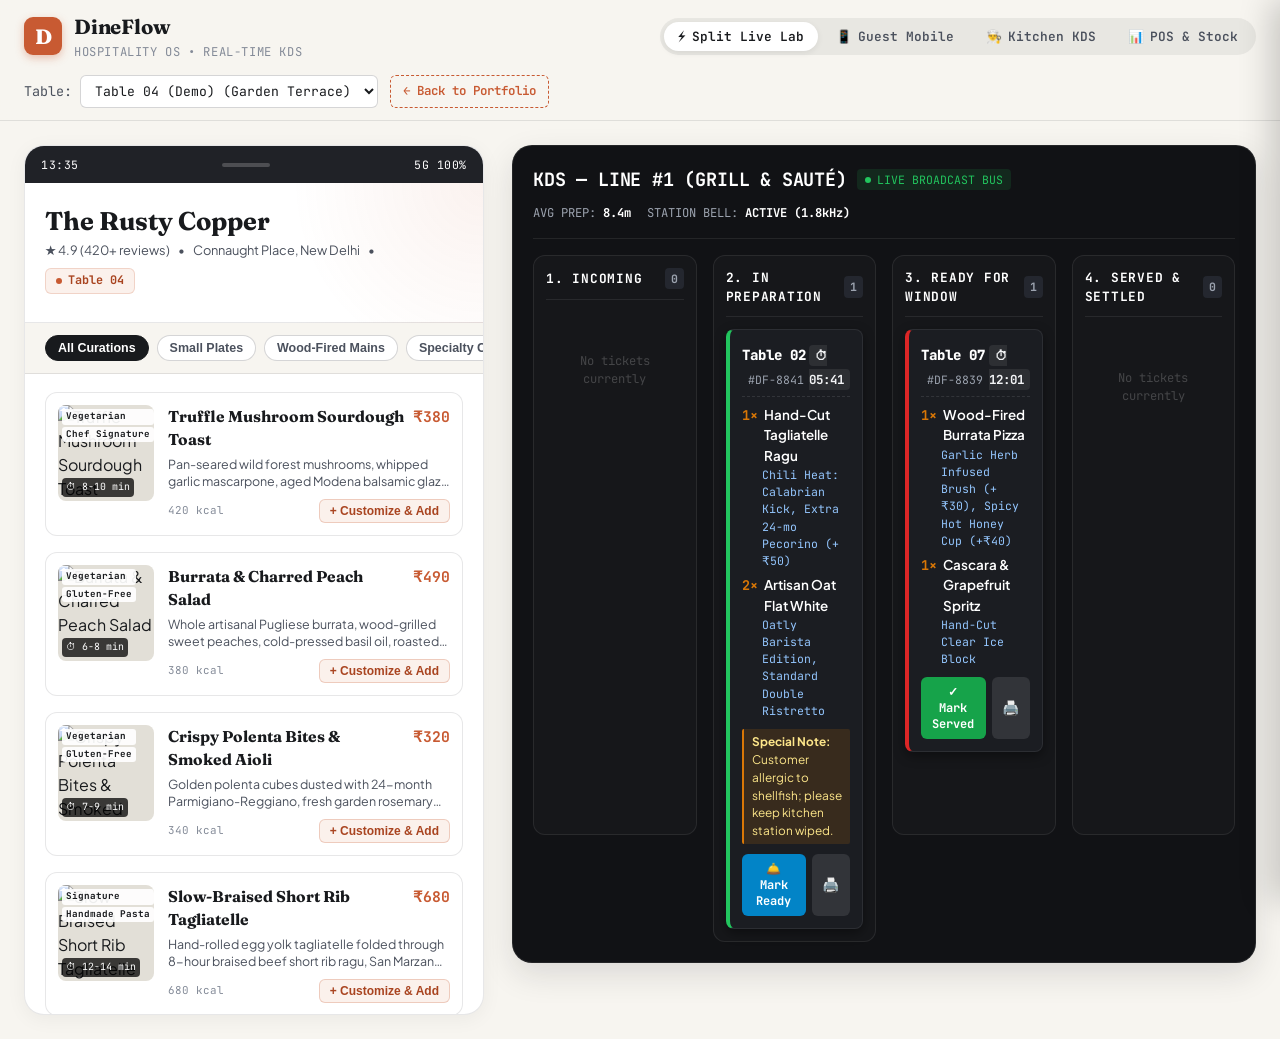
==== dineflow/index.html @ d78dc07f "feat: add DineFlow real-time hospitality OS as 2nd flagship showcase with KDS & Web Audio bell" ====
<!DOCTYPE html>
<html lang="en">
<head>
  <meta charset="UTF-8" />
  <meta name="viewport" content="width=device-width, initial-scale=1.0" />
  <title>DineFlow — Real-Time QR Table Ordering & Kitchen Display System (KDS)</title>
  
  <!-- Typography (Plus Jakarta Sans, Fraunces Serif, JetBrains Mono) -->
  <link rel="preconnect" href="https://fonts.googleapis.com" />
  <link rel="preconnect" href="https://fonts.gstatic.com" crossorigin />
  <link href="https://fonts.googleapis.com/css2?family=Fraunces:opsz,wght@9..144,600;700;800&family=JetBrains+Mono:wght@500;600;700;800&family=Plus+Jakarta+Sans:wght@400;500;600;700;800&display=swap" rel="stylesheet" />
  
  <link rel="stylesheet" href="style.css" />
  <link rel="icon" href="data:image/svg+xml,<svg xmlns=%22http://www.w3.org/2000/svg%22 viewBox=%220 0 100 100%22><text y=%22.9em%22 font-size=%2290%22>🍽️</text></svg>">
</head>
<body>

  <!-- =========================================================================
       TOP GLOBAL NAVIGATION & MODE SWITCHER
       ========================================================================= -->
  <header class="df-navbar">
    <div class="df-nav-inner">
      <div class="df-brand-group">
        <div class="df-logo-mark">D</div>
        <div>
          <h1 class="df-brand-title">DineFlow</h1>
          <span class="df-brand-sub">Hospitality OS &bull; Real-Time KDS</span>
        </div>
      </div>

      <!-- Viewport Switcher Controls -->
      <nav class="df-view-switcher" aria-label="Application Viewport Mode">
        <button class="view-btn active" data-view="split" title="Side-by-side interactive testing">
          <span>⚡</span> Split Live Lab
        </button>
        <button class="view-btn" data-view="customer" title="Customer mobile table ordering experience">
          <span>📱</span> Guest Mobile
        </button>
        <button class="view-btn" data-view="kds" title="Chef kitchen display terminal">
          <span>👨‍🍳</span> Kitchen KDS
        </button>
        <button class="view-btn" data-view="stats" title="POS revenue & 86'd stock controls">
          <span>📊</span> POS &amp; Stock
        </button>
      </nav>

      <!-- Context Actions & Return link -->
      <div class="df-nav-actions">
        <div class="df-table-selector-wrap">
          <label for="tableSelect">Table:</label>
          <select id="tableSelect" class="df-select-table"></select>
        </div>
        <a href="../" class="btn-portfolio-return">← Back to Portfolio</a>
      </div>
    </div>
  </header>

  <!-- =========================================================================
       MAIN DINEFLOW APP CONTAINER
       ========================================================================= -->
  <main class="dineflow-app mode-split" id="dineflowApp">
    <div class="df-workspace">

      <!-- ---------------------------------------------------------------------
           CUSTOMER DINING VIEWPORT
           --------------------------------------------------------------------- -->
      <section class="df-customer-section" aria-label="Guest Table Ordering">
        <div class="phone-mockup-header">
          <span>13:35</span>
          <div class="speaker-pill" aria-hidden="true"></div>
          <span>5G 100%</span>
        </div>

        <div class="restaurant-hero-banner">
          <h2 class="hero-restaurant-title">The Rusty Copper</h2>
          <div class="hero-restaurant-meta">
            <span>★ 4.9 (420+ reviews)</span>
            <span>&bull;</span>
            <span>Connaught Place, New Delhi</span>
            <span>&bull;</span>
            <span class="table-tag-active">
              <span class="table-dot"></span>
              <span id="currentTableBadge">Table 04</span>
            </span>
          </div>
        </div>

        <!-- Category Filter Pills -->
        <div class="category-pills-row" role="tablist">
          <button class="cat-pill active" data-category="all">All Curations</button>
          <button class="cat-pill" data-category="starters">Small Plates</button>
          <button class="cat-pill" data-category="mains">Wood-Fired Mains</button>
          <button class="cat-pill" data-category="beverages">Specialty Coffee</button>
          <button class="cat-pill" data-category="desserts">Pastry Counter</button>
        </div>

        <!-- Menu Cards Grid -->
        <div class="menu-grid-container" id="menuGrid"></div>

        <!-- Floating Order Tray Bar -->
        <div class="customer-tray-bar" id="customerTrayBar" role="button" aria-label="View current order tray">
          <div class="tray-left">
            <span class="tray-badge" id="trayItemCount">0 items</span>
            <span class="tray-hint">View Order Tray</span>
          </div>
          <div class="tray-right">
            <span class="tray-total" id="trayTotalAmount">₹0.00</span>
            <span class="tray-arrow">→</span>
          </div>
        </div>
      </section>

      <!-- ---------------------------------------------------------------------
           KITCHEN DISPLAY SYSTEM (KDS)
           --------------------------------------------------------------------- -->
      <section class="df-kds-section" aria-label="Kitchen Display System">
        <div class="kds-header">
          <div class="kds-title-wrap">
            <h2 class="kds-title">KDS &mdash; LINE #1 (GRILL &amp; SAUTÉ)</h2>
            <div class="kds-live-indicator">
              <span class="kds-live-dot"></span>
              <span>LIVE BROADCAST BUS</span>
            </div>
          </div>
          <div class="kds-metrics-strip">
            <div>AVG PREP: <span class="kds-metric-val">8.4m</span></div>
            <div>STATION BELL: <span class="kds-metric-val">ACTIVE (1.8kHz)</span></div>
          </div>
        </div>

        <!-- Kanban Columns Board -->
        <div class="kds-kanban-board">
          
          <!-- Column 1: Incoming -->
          <div class="kds-column">
            <div class="kds-col-header">
              <span class="kds-col-title">1. Incoming</span>
              <span class="kds-col-count" id="countIncoming">0</span>
            </div>
            <div class="kds-col-tickets" id="kdsColIncoming"></div>
          </div>

          <!-- Column 2: Cooking -->
          <div class="kds-column">
            <div class="kds-col-header">
              <span class="kds-col-title">2. In Preparation</span>
              <span class="kds-col-count" id="countCooking">0</span>
            </div>
            <div class="kds-col-tickets" id="kdsColCooking"></div>
          </div>

          <!-- Column 3: Ready -->
          <div class="kds-column">
            <div class="kds-col-header">
              <span class="kds-col-title">3. Ready for Window</span>
              <span class="kds-col-count" id="countReady">0</span>
            </div>
            <div class="kds-col-tickets" id="kdsColReady"></div>
          </div>

          <!-- Column 4: Served / History -->
          <div class="kds-column">
            <div class="kds-col-header">
              <span class="kds-col-title">4. Served &amp; Settled</span>
              <span class="kds-col-count" id="countServed">0</span>
            </div>
            <div class="kds-col-tickets" id="kdsColServed"></div>
          </div>

        </div>
      </section>

      <!-- ---------------------------------------------------------------------
           STATS & 86'D STOCK MANAGEMENT SECTION
           --------------------------------------------------------------------- -->
      <section class="df-stats-section" aria-label="POS Telemetry and Stock Control">
        <div class="stats-grid-row">
          <div class="stat-box">
            <div class="stat-label">Today's Gross Sales</div>
            <div class="stat-number" id="statTotalRevenue">₹0</div>
            <div class="stat-sub">↑ 14.8% vs last Thursday</div>
          </div>
          <div class="stat-box">
            <div class="stat-label">Active Kitchen Tickets</div>
            <div class="stat-number" id="statActiveTickets">0</div>
            <div class="stat-sub">Real-time load index</div>
          </div>
          <div class="stat-box">
            <div class="stat-label">Average Ticket Duration</div>
            <div class="stat-number" id="statAvgPrepTime">8.4m</div>
            <div class="stat-sub">Within SLA benchmark (<12m)</div>
          </div>
          <div class="stat-box">
            <div class="stat-label">Total Completed Covers</div>
            <div class="stat-number" id="statCompletedOrders">0</div>
            <div class="stat-sub">Archived to thermal audit log</div>
          </div>
        </div>

        <div class="stock-manager-card">
          <h3 class="stock-card-title">Chef's 86'd Out-of-Stock Management</h3>
          <p class="stock-card-desc">Instantly mark sold-out items to prevent guest orders across mobile menus in real-time.</p>
          <div class="stock-toggles-grid" id="stockTogglesList"></div>
        </div>
      </section>

    </div>
  </main>

  <!-- =========================================================================
       MODALS & DRAWERS
       ========================================================================= -->

  <!-- 1. Dish Modifiers & Add-ons Customization Modal -->
  <div class="df-modal-overlay" id="modifierModal" role="dialog" aria-modal="true" aria-labelledby="modalItemTitle">
    <div class="modifier-modal-card">
      <div class="mod-header">
        <h3 class="mod-title" id="modalItemTitle">Customize Dish</h3>
        <span class="mod-price" id="modalBasePrice">₹0</span>
      </div>
      <div class="mod-body">
        <p class="mod-item-desc" id="modalItemDesc"></p>
        <div id="modalModifiersBody"></div>
        <div class="mod-notes-wrap">
          <label for="modalChefNotes" class="mod-notes-label">Chef Notes &amp; Allergies</label>
          <textarea id="modalChefNotes" class="mod-notes-input" rows="2" placeholder="e.g., Extra hot sauce, no onions, dressing on the side..."></textarea>
        </div>
      </div>
      <div class="mod-footer">
        <button class="btn-modal-cancel" id="btnDismissModal">Cancel</button>
        <button class="btn-modal-confirm" id="btnConfirmAddToCart">Add to Tray</button>
      </div>
    </div>
  </div>

  <!-- 2. Customer Order Tray Slide-in Drawer -->
  <aside class="cart-drawer-panel" id="cartDrawer" role="dialog" aria-modal="true" aria-label="Current Order Tray">
    <div class="cart-drawer-head">
      <h3 class="cart-drawer-title">Your Order Tray</h3>
      <button class="btn-close-drawer" id="btnCloseCartDrawer" aria-label="Close Order Tray">&times;</button>
    </div>
    <div class="cart-items-scroll" id="cartItemsList"></div>
    <div class="cart-drawer-foot">
      <div class="cart-totals-row">
        <span>Items Subtotal:</span>
        <span id="cartSubtotal">₹0.00</span>
      </div>
      <div class="cart-totals-row">
        <span>Taxes &amp; Service Charge:</span>
        <span id="cartTax">₹0.00</span>
      </div>
      <div class="cart-totals-row grand">
        <span>Total Payable:</span>
        <span id="cartGrandTotal">₹0.00</span>
      </div>
      <button class="btn-submit-order" id="btnSubmitOrder">🔥 Send Ticket to Kitchen</button>
    </div>
  </aside>

  <!-- 3. Customer Live Order Status Stepper Modal -->
  <div class="df-modal-overlay" id="customerOrderTrackerModal" role="dialog" aria-modal="true">
    <div class="tracker-modal-card">
      <div class="tracker-tag-row">
        <span id="trackerTableName">Table 04</span>
        <span>&bull;</span>
        <span id="trackerOrderId">#DF-8842</span>
      </div>
      <h3 class="tracker-status-title" id="trackerStatusTitle">Order Received</h3>
      <p class="tracker-status-desc" id="trackerStatusDesc">Your order has been sent to the Kitchen Display System.</p>

      <!-- Stepper Progress -->
      <div class="tracker-stepper">
        <div class="tracker-step active" id="stepReceived">
          <div class="step-circle">1</div>
          <span class="step-label">Received</span>
        </div>
        <div class="tracker-step" id="stepCooking">
          <div class="step-circle">2</div>
          <span class="step-label">Cooking</span>
        </div>
        <div class="tracker-step" id="stepReady">
          <div class="step-circle">3</div>
          <span class="step-label">Ready</span>
        </div>
        <div class="tracker-step" id="stepServed">
          <div class="step-circle">4</div>
          <span class="step-label">Served</span>
        </div>
      </div>

      <div class="tracker-actions-row">
        <button id="btnDismissTracker">Dismiss Status</button>
        <button id="btnViewReceiptFromTracker" style="background:var(--df-ink); color:#fff;">🖨️ View Receipt</button>
      </div>
    </div>
  </div>

  <!-- 4. Thermal Receipt Modal (80mm Dot-Matrix Print Preview) -->
  <div class="df-modal-overlay" id="thermalReceiptModal" role="dialog" aria-modal="true">
    <div class="thermal-modal-card">
      <div class="thermal-paper" id="receiptPaperContent"></div>
      <div class="thermal-action-bar">
        <button class="btn-thermal-print" id="btnPrintReceipt">Print Thermal Receipt</button>
        <button class="btn-thermal-dismiss" id="btnDismissReceipt">Close</button>
      </div>
    </div>
  </div>

  <!-- Scripts -->
  <script src="menu_data.js"></script>
  <script src="app.js"></script>
</body>
</html>
---- dineflow/style.css ----
/* ============================================================================
   DINEFLOW HOSPITALITY OPERATING SYSTEM
   Bespoke Artisanal Design System — Anti-AI Template Philosophy
   ============================================================================ */

:root {
  /* Warm Artisanal Palette */
  --df-bg: #F7F5F0;
  --df-bg-alt: #EFECE4;
  --df-surface: #FFFFFF;
  --df-surface-trans: rgba(255, 255, 255, 0.82);
  
  --df-ink: #181A1D;
  --df-ink-soft: #4B515D;
  --df-ink-faint: #848B98;
  
  --df-terracotta: #C85A32;
  --df-terracotta-dark: #A94420;
  --df-terracotta-light: #FBF1EC;

  --df-sage: #2E7D32;
  --df-sage-light: #E8F5E9;
  
  --df-amber: #D97706;
  --df-amber-light: #FEF3C7;
  
  --df-red: #DC2626;
  --df-red-light: #FEE2E2;

  --df-border: rgba(24, 26, 29, 0.10);
  --df-border-strong: rgba(24, 26, 29, 0.18);
  --df-shadow-soft: 0 4px 20px rgba(0, 0, 0, 0.05);
  --df-shadow-elevated: 0 12px 32px rgba(24, 26, 29, 0.12);

  /* KDS Chef Terminal Dark Mode */
  --kds-bg: #111215;
  --kds-surface: #1B1D22;
  --kds-surface-light: #24272F;
  --kds-border: rgba(255, 255, 255, 0.08);
  --kds-ink: #F3F4F6;
  --kds-ink-muted: #9CA3AF;

  --font-sans: 'Plus Jakarta Sans', -apple-system, BlinkMacSystemFont, 'Segoe UI', Roboto, sans-serif;
  --font-serif: 'Fraunces', Georgia, serif;
  --font-mono: 'JetBrains Mono', SFMono-Regular, Consolas, monospace;
}

*, *::before, *::after {
  box-sizing: border-box;
  margin: 0;
  padding: 0;
}

body {
  background: var(--df-bg);
  color: var(--df-ink);
  font-family: var(--font-sans);
  line-height: 1.5;
  -webkit-font-smoothing: antialiased;
  overflow-x: hidden;
}

/* --- TOP HEADER & NAVIGATION BAR --- */
.df-navbar {
  position: sticky;
  top: 0;
  z-index: 100;
  background: rgba(247, 245, 240, 0.94);
  backdrop-filter: blur(12px);
  border-bottom: 1px solid var(--df-border);
  padding: 12px 24px;
}

.df-nav-inner {
  max-width: 1400px;
  margin: 0 auto;
  display: flex;
  justify-content: space-between;
  align-items: center;
  flex-wrap: wrap;
  gap: 14px;
}

.df-brand-group {
  display: flex;
  align-items: center;
  gap: 12px;
}

.df-logo-mark {
  width: 38px;
  height: 38px;
  background: var(--df-terracotta);
  color: #fff;
  border-radius: 9px;
  display: flex;
  align-items: center;
  justify-content: center;
  font-family: var(--font-serif);
  font-weight: 800;
  font-size: 1.3rem;
  box-shadow: 0 3px 8px rgba(200, 90, 50, 0.35);
}

.df-brand-title {
  font-family: var(--font-serif);
  font-size: 1.28rem;
  font-weight: 700;
  color: var(--df-ink);
  letter-spacing: -0.01em;
}

.df-brand-sub {
  font-size: 0.76rem;
  font-family: var(--font-mono);
  color: var(--df-ink-faint);
  display: block;
  text-transform: uppercase;
  letter-spacing: 0.05em;
}

/* Mode Switcher Buttons */
.df-view-switcher {
  display: flex;
  background: rgba(0, 0, 0, 0.06);
  padding: 4px;
  border-radius: 999px;
  gap: 4px;
}

.view-btn {
  border: none;
  background: transparent;
  color: var(--df-ink-soft);
  font-family: var(--font-mono);
  font-size: 0.8rem;
  font-weight: 600;
  padding: 6px 14px;
  border-radius: 999px;
  cursor: pointer;
  transition: all 0.15s ease;
  display: flex;
  align-items: center;
  gap: 6px;
}

.view-btn:hover {
  color: var(--df-ink);
}

.view-btn.active {
  background: var(--df-surface);
  color: var(--df-ink);
  box-shadow: 0 2px 6px rgba(0, 0, 0, 0.08);
}

.df-nav-actions {
  display: flex;
  align-items: center;
  gap: 12px;
}

.df-table-selector-wrap {
  display: flex;
  align-items: center;
  gap: 8px;
  font-size: 0.84rem;
  font-family: var(--font-mono);
  color: var(--df-ink-soft);
}

.df-select-table {
  padding: 6px 10px;
  border-radius: 6px;
  border: 1px solid var(--df-border-strong);
  background: var(--df-surface);
  font-family: var(--font-mono);
  font-size: 0.82rem;
  color: var(--df-ink);
  cursor: pointer;
}

.btn-portfolio-return {
  font-family: var(--font-mono);
  font-size: 0.78rem;
  font-weight: 600;
  color: var(--df-terracotta);
  text-decoration: none;
  padding: 6px 12px;
  border: 1px dashed var(--df-terracotta);
  border-radius: 6px;
  transition: all 0.15s ease;
}

.btn-portfolio-return:hover {
  background: var(--df-terracotta-light);
}

/* --- MAIN WORKSPACE MODES --- */
.dineflow-app {
  min-height: calc(100vh - 65px);
  padding: 24px;
  max-width: 1440px;
  margin: 0 auto;
}

/* Split-Screen Mode (Default Live Demo) */
.dineflow-app.mode-split .df-workspace {
  display: grid;
  grid-template-columns: 460px 1fr;
  gap: 28px;
  align-items: start;
}

.dineflow-app.mode-customer .df-workspace {
  display: block;
  max-width: 820px;
  margin: 0 auto;
}

.dineflow-app.mode-customer .df-kds-section {
  display: none !important;
}

.dineflow-app.mode-customer .df-stats-section {
  display: none !important;
}

.dineflow-app.mode-kds .df-workspace {
  display: block;
}

.dineflow-app.mode-kds .df-customer-section {
  display: none !important;
}

.dineflow-app.mode-kds .df-stats-section {
  display: none !important;
}

.dineflow-app.mode-stats .df-customer-section,
.dineflow-app.mode-stats .df-kds-section {
  display: none !important;
}

.dineflow-app.mode-stats .df-stats-section {
  display: block !important;
}

/* ============================================================================
   CUSTOMER DINING VIEWPORT (Left Side in Split / Full in Customer)
   ============================================================================ */
.df-customer-section {
  background: var(--df-surface);
  border: 1px solid var(--df-border);
  border-radius: 20px;
  overflow: hidden;
  box-shadow: var(--df-shadow-soft);
  position: relative;
  display: flex;
  flex-direction: column;
}

.phone-mockup-header {
  background: #202227;
  color: #fff;
  padding: 10px 16px;
  display: flex;
  justify-content: space-between;
  align-items: center;
  font-family: var(--font-mono);
  font-size: 0.72rem;
  letter-spacing: 0.05em;
}

.speaker-pill {
  width: 48px;
  height: 4px;
  background: rgba(255, 255, 255, 0.2);
  border-radius: 99px;
}

.restaurant-hero-banner {
  padding: 24px 20px 16px;
  border-bottom: 1px solid var(--df-border);
  background: radial-gradient(circle at 100% 0%, rgba(200, 90, 50, 0.08), transparent 40%);
}

.hero-restaurant-title {
  font-family: var(--font-serif);
  font-size: 1.6rem;
  font-weight: 700;
  color: var(--df-ink);
  line-height: 1.15;
  margin-bottom: 4px;
}

.hero-restaurant-meta {
  font-size: 0.8rem;
  color: var(--df-ink-soft);
  display: flex;
  flex-wrap: wrap;
  align-items: center;
  gap: 8px;
  margin-bottom: 12px;
}

.table-tag-active {
  display: inline-flex;
  align-items: center;
  gap: 6px;
  font-family: var(--font-mono);
  font-size: 0.74rem;
  font-weight: 700;
  background: var(--df-terracotta-light);
  color: var(--df-terracotta-dark);
  padding: 3px 10px;
  border-radius: 6px;
  border: 1px solid rgba(200, 90, 50, 0.2);
}

.table-dot {
  width: 6px;
  height: 6px;
  border-radius: 50%;
  background: var(--df-terracotta);
}

/* Category Filter Pills */
.category-pills-row {
  display: flex;
  overflow-x: auto;
  gap: 8px;
  padding: 12px 20px;
  border-bottom: 1px solid var(--df-border);
  background: var(--df-bg);
  scrollbar-width: none;
}

.category-pills-row::-webkit-scrollbar {
  display: none;
}

.cat-pill {
  white-space: nowrap;
  border: 1px solid var(--df-border-strong);
  background: var(--df-surface);
  color: var(--df-ink-soft);
  font-size: 0.78rem;
  font-weight: 600;
  padding: 5px 12px;
  border-radius: 999px;
  cursor: pointer;
  transition: all 0.15s ease;
}

.cat-pill.active {
  background: var(--df-ink);
  color: #fff;
  border-color: var(--df-ink);
}

/* Menu Grid */
.menu-grid-container {
  padding: 18px 20px;
  display: flex;
  flex-direction: column;
  gap: 16px;
  max-height: 640px;
  overflow-y: auto;
}

.menu-card {
  display: flex;
  gap: 14px;
  padding: 12px;
  border-radius: 12px;
  border: 1px solid var(--df-border);
  background: var(--df-surface);
  transition: transform 0.15s ease, box-shadow 0.15s ease;
}

.menu-card:hover {
  transform: translateY(-2px);
  box-shadow: 0 4px 12px rgba(0, 0, 0, 0.04);
}

.menu-card.is-soldout {
  opacity: 0.55;
  filter: grayscale(0.6);
}

.menu-img-wrap {
  width: 96px;
  height: 96px;
  border-radius: 8px;
  overflow: hidden;
  position: relative;
  flex-shrink: 0;
  background: #e2dfd7;
}

.menu-img {
  width: 100%;
  height: 100%;
  object-fit: cover;
}

.dish-time {
  position: absolute;
  bottom: 4px;
  left: 4px;
  background: rgba(0, 0, 0, 0.75);
  color: #fff;
  font-family: var(--font-mono);
  font-size: 0.62rem;
  padding: 2px 4px;
  border-radius: 4px;
}

.badge-cluster {
  position: absolute;
  top: 4px;
  left: 4px;
  display: flex;
  flex-direction: column;
  gap: 2px;
}

.dish-badge {
  font-size: 0.58rem;
  font-family: var(--font-mono);
  font-weight: 700;
  background: rgba(255, 255, 255, 0.92);
  color: var(--df-ink);
  padding: 1px 4px;
  border-radius: 3px;
}

.badge-soldout {
  background: var(--df-red) !important;
  color: #fff !important;
}

.menu-content {
  flex: 1;
  display: flex;
  flex-direction: column;
  justify-content: space-between;
}

.menu-header-row {
  display: flex;
  justify-content: space-between;
  align-items: baseline;
  gap: 8px;
  margin-bottom: 4px;
}

.dish-title {
  font-family: var(--font-serif);
  font-size: 0.98rem;
  font-weight: 700;
  color: var(--df-ink);
}

.dish-price {
  font-family: var(--font-mono);
  font-size: 0.92rem;
  font-weight: 700;
  color: var(--df-terracotta);
}

.dish-desc {
  font-size: 0.78rem;
  color: var(--df-ink-soft);
  line-height: 1.4;
  margin-bottom: 8px;
  display: -webkit-box;
  -webkit-line-clamp: 2;
  -webkit-box-orient: vertical;
  overflow: hidden;
}

.menu-footer-row {
  display: flex;
  justify-content: space-between;
  align-items: center;
}

.dish-cal {
  font-family: var(--font-mono);
  font-size: 0.68rem;
  color: var(--df-ink-faint);
}

.btn-customize-add {
  background: var(--df-terracotta-light);
  color: var(--df-terracotta-dark);
  border: 1px solid rgba(200, 90, 50, 0.25);
  padding: 4px 10px;
  border-radius: 6px;
  font-size: 0.75rem;
  font-weight: 700;
  cursor: pointer;
  transition: all 0.12s ease;
}

.btn-customize-add:hover:not(:disabled) {
  background: var(--df-terracotta);
  color: #fff;
}

.btn-customize-add:disabled {
  opacity: 0.4;
  cursor: not-allowed;
}

/* Floating Tray Bar */
.customer-tray-bar {
  position: sticky;
  bottom: 0;
  background: var(--df-ink);
  color: #fff;
  padding: 14px 20px;
  display: none;
  justify-content: space-between;
  align-items: center;
  cursor: pointer;
  box-shadow: 0 -4px 16px rgba(0, 0, 0, 0.15);
  animation: slideUp 0.2s ease-out;
}

.customer-tray-bar.visible {
  display: flex;
}

@keyframes slideUp {
  from { transform: translateY(100%); }
  to { transform: translateY(0); }
}

.tray-left {
  display: flex;
  align-items: center;
  gap: 12px;
}

.tray-badge {
  background: var(--df-terracotta);
  color: #fff;
  font-family: var(--font-mono);
  font-size: 0.75rem;
  font-weight: 700;
  padding: 3px 8px;
  border-radius: 99px;
}

.tray-hint {
  font-size: 0.86rem;
  font-weight: 600;
}

.tray-right {
  display: flex;
  align-items: center;
  gap: 8px;
}

.tray-total {
  font-family: var(--font-mono);
  font-size: 1.05rem;
  font-weight: 700;
}

.tray-arrow {
  font-size: 1.1rem;
}

/* ============================================================================
   KITCHEN DISPLAY SYSTEM (KDS) (Right Side in Split / Full in KDS)
   ============================================================================ */
.df-kds-section {
  background: var(--kds-bg);
  border: 1px solid var(--kds-border);
  border-radius: 20px;
  padding: 20px;
  box-shadow: var(--df-shadow-elevated);
  display: flex;
  flex-direction: column;
}

.kds-header {
  display: flex;
  justify-content: space-between;
  align-items: center;
  padding-bottom: 16px;
  margin-bottom: 16px;
  border-bottom: 1px solid var(--kds-border);
  flex-wrap: wrap;
  gap: 10px;
}

.kds-title-wrap {
  display: flex;
  align-items: center;
  gap: 10px;
}

.kds-title {
  font-family: var(--font-mono);
  font-size: 1.15rem;
  font-weight: 700;
  color: #fff;
  letter-spacing: -0.01em;
}

.kds-live-indicator {
  display: inline-flex;
  align-items: center;
  gap: 6px;
  font-family: var(--font-mono);
  font-size: 0.72rem;
  color: #22c55e;
  background: rgba(34, 197, 94, 0.12);
  padding: 2px 8px;
  border-radius: 4px;
}

.kds-live-dot {
  width: 6px;
  height: 6px;
  border-radius: 50%;
  background: #22c55e;
  animation: pulse 2s infinite;
}

@keyframes pulse {
  0%, 100% { opacity: 1; transform: scale(1); }
  50% { opacity: 0.4; transform: scale(0.85); }
}

.kds-metrics-strip {
  display: flex;
  gap: 16px;
  font-family: var(--font-mono);
  font-size: 0.76rem;
  color: var(--kds-ink-muted);
}

.kds-metric-val {
  color: #fff;
  font-weight: 700;
}

/* Kanban Columns */
.kds-kanban-board {
  display: grid;
  grid-template-columns: repeat(4, 1fr);
  gap: 16px;
  align-items: start;
}

.kds-column {
  background: rgba(255, 255, 255, 0.025);
  border: 1px solid var(--kds-border);
  border-radius: 12px;
  padding: 12px;
  display: flex;
  flex-direction: column;
  min-height: 580px;
}

.kds-col-header {
  display: flex;
  justify-content: space-between;
  align-items: center;
  padding-bottom: 10px;
  margin-bottom: 12px;
  border-bottom: 1px solid var(--kds-border);
}

.kds-col-title {
  font-family: var(--font-mono);
  font-size: 0.8rem;
  font-weight: 700;
  color: #fff;
  text-transform: uppercase;
  letter-spacing: 0.06em;
}

.kds-col-count {
  font-family: var(--font-mono);
  font-size: 0.72rem;
  font-weight: 700;
  padding: 2px 6px;
  border-radius: 4px;
  background: var(--kds-surface-light);
  color: var(--kds-ink-muted);
}

.kds-col-tickets {
  display: flex;
  flex-direction: column;
  gap: 12px;
}

.kds-empty-col {
  color: rgba(255, 255, 255, 0.2);
  font-family: var(--font-mono);
  font-size: 0.76rem;
  text-align: center;
  margin: auto 0;
  padding: 40px 10px;
}

/* KDS Ticket Card */
.kds-ticket {
  background: var(--kds-surface);
  border: 1px solid var(--kds-border);
  border-radius: 8px;
  padding: 12px;
  box-shadow: 0 4px 12px rgba(0, 0, 0, 0.4);
  transition: all 0.15s ease;
  position: relative;
}

.kds-ticket.urgency-normal {
  border-left: 4px solid #22c55e;
}

.kds-ticket.urgency-warning {
  border-left: 4px solid var(--df-amber);
}

.kds-ticket.urgency-delayed {
  border-left: 4px solid var(--df-red);
  animation: urgentGlow 1.5s infinite alternate;
}

@keyframes urgentGlow {
  from { box-shadow: 0 0 4px rgba(220, 38, 38, 0.4); }
  to { box-shadow: 0 0 16px rgba(220, 38, 38, 0.8); }
}

.ticket-head {
  display: flex;
  justify-content: space-between;
  align-items: center;
  margin-bottom: 8px;
  padding-bottom: 6px;
  border-bottom: 1px dashed rgba(255, 255, 255, 0.1);
}

.ticket-table {
  font-family: var(--font-mono);
  font-size: 0.88rem;
  font-weight: 800;
  color: #fff;
}

.ticket-id {
  font-family: var(--font-mono);
  font-size: 0.72rem;
  color: var(--kds-ink-muted);
  margin-left: 6px;
}

.ticket-timer {
  font-family: var(--font-mono);
  font-size: 0.78rem;
  font-weight: 700;
  color: var(--kds-ink);
  background: rgba(255, 255, 255, 0.08);
  padding: 2px 6px;
  border-radius: 4px;
}

.ticket-items-list {
  display: flex;
  flex-direction: column;
  gap: 6px;
  margin-bottom: 10px;
}

.t-item-line {
  display: flex;
  gap: 6px;
  font-size: 0.84rem;
  color: #fff;
}

.t-qty {
  font-family: var(--font-mono);
  font-weight: 700;
  color: var(--df-amber);
}

.t-name {
  font-weight: 600;
}

.t-mods {
  font-family: var(--font-mono);
  font-size: 0.72rem;
  color: #93c5fd;
  padding-left: 20px;
}

.ticket-chef-notes {
  font-size: 0.74rem;
  background: rgba(217, 119, 6, 0.15);
  border-left: 2px solid var(--df-amber);
  color: #fde68a;
  padding: 4px 8px;
  border-radius: 2px;
  margin-bottom: 10px;
}

.ticket-actions {
  display: flex;
  gap: 6px;
}

.kds-bump-btn {
  flex: 1;
  border: none;
  border-radius: 6px;
  font-family: var(--font-mono);
  font-size: 0.75rem;
  font-weight: 700;
  padding: 7px 10px;
  cursor: pointer;
  transition: all 0.15s ease;
}

.btn-fire {
  background: #ea580c;
  color: #fff;
}

.btn-fire:hover {
  background: #c2410c;
}

.btn-ready {
  background: #0284c7;
  color: #fff;
}

.btn-ready:hover {
  background: #0369a1;
}

.btn-complete {
  background: #16a34a;
  color: #fff;
}

.btn-complete:hover {
  background: #15803d;
}

.btn-receipt {
  background: rgba(255, 255, 255, 0.1);
  color: #fff;
}

.btn-quick-receipt {
  background: rgba(255, 255, 255, 0.1);
  color: #fff;
  border: none;
  border-radius: 6px;
  padding: 0 10px;
  cursor: pointer;
  font-size: 0.88rem;
}

.btn-quick-receipt:hover {
  background: rgba(255, 255, 255, 0.2);
}

/* ============================================================================
   STATS & POS MANAGEMENT BOARD (View: stats)
   ============================================================================ */
.df-stats-section {
  display: none;
}

.stats-grid-row {
  display: grid;
  grid-template-columns: repeat(4, 1fr);
  gap: 20px;
  margin-bottom: 28px;
}

.stat-box {
  background: var(--df-surface);
  border: 1px solid var(--df-border);
  border-radius: 12px;
  padding: 20px;
  box-shadow: var(--df-shadow-soft);
}

.stat-label {
  font-family: var(--font-mono);
  font-size: 0.74rem;
  text-transform: uppercase;
  color: var(--df-ink-faint);
  margin-bottom: 6px;
}

.stat-number {
  font-family: var(--font-mono);
  font-size: 1.8rem;
  font-weight: 800;
  color: var(--df-ink);
}

.stat-sub {
  font-size: 0.74rem;
  color: var(--df-sage);
  margin-top: 4px;
}

.stock-manager-card {
  background: var(--df-surface);
  border: 1px solid var(--df-border);
  border-radius: 16px;
  padding: 24px;
}

.stock-card-title {
  font-family: var(--font-serif);
  font-size: 1.25rem;
  margin-bottom: 6px;
}

.stock-card-desc {
  font-size: 0.84rem;
  color: var(--df-ink-soft);
  margin-bottom: 18px;
}

.stock-toggles-grid {
  display: grid;
  grid-template-columns: repeat(auto-fill, minmax(280px, 1fr));
  gap: 12px;
}

.stock-item-pill {
  display: flex;
  justify-content: space-between;
  align-items: center;
  padding: 10px 14px;
  border-radius: 8px;
  border: 1px solid var(--df-border);
  background: var(--df-bg);
}

.stock-dish-name {
  font-size: 0.88rem;
  font-weight: 600;
}

.btn-toggle-86 {
  font-family: var(--font-mono);
  font-size: 0.72rem;
  font-weight: 700;
  padding: 4px 8px;
  border-radius: 4px;
  cursor: pointer;
  border: 1px solid transparent;
}

.stock-item-pill.is-in .btn-toggle-86 {
  background: #fee2e2;
  color: #dc2626;
  border-color: #fca5a5;
}

.stock-item-pill.is-out .btn-toggle-86 {
  background: #dcfce7;
  color: #16a34a;
  border-color: #86efac;
}

/* ============================================================================
   MODALS (Modifiers, Cart Drawer, Order Tracker, Thermal Receipt)
   ============================================================================ */
.df-modal-overlay {
  position: fixed;
  inset: 0;
  background: rgba(18, 20, 24, 0.65);
  backdrop-filter: blur(4px);
  z-index: 999;
  display: none;
  align-items: center;
  justify-content: center;
  padding: 20px;
}

.df-modal-overlay.active {
  display: flex;
}

/* Modifiers Modal */
.modifier-modal-card {
  background: var(--df-surface);
  border-radius: 16px;
  max-width: 520px;
  width: 100%;
  max-height: 90vh;
  display: flex;
  flex-direction: column;
  overflow: hidden;
  box-shadow: 0 20px 48px rgba(0, 0, 0, 0.25);
  animation: modalPop 0.2s ease-out;
}

@keyframes modalPop {
  from { opacity: 0; transform: scale(0.96); }
  to { opacity: 1; transform: scale(1); }
}

.mod-header {
  padding: 20px 24px 14px;
  border-bottom: 1px solid var(--df-border);
  display: flex;
  justify-content: space-between;
  align-items: baseline;
}

.mod-title {
  font-family: var(--font-serif);
  font-size: 1.25rem;
  font-weight: 700;
}

.mod-price {
  font-family: var(--font-mono);
  font-size: 1.1rem;
  font-weight: 700;
  color: var(--df-terracotta);
}

.mod-body {
  padding: 20px 24px;
  overflow-y: auto;
  display: flex;
  flex-direction: column;
  gap: 20px;
}

.mod-item-desc {
  font-size: 0.86rem;
  color: var(--df-ink-soft);
  line-height: 1.45;
}

.mod-group {
  display: flex;
  flex-direction: column;
  gap: 8px;
}

.mod-group-head {
  display: flex;
  justify-content: space-between;
  font-family: var(--font-mono);
  font-size: 0.76rem;
}

.mod-group-title {
  font-weight: 700;
  color: var(--df-ink);
  text-transform: uppercase;
}

.mod-group-req {
  color: var(--df-terracotta);
}

.mod-options-list {
  display: flex;
  flex-direction: column;
  gap: 6px;
}

.mod-option-row {
  display: flex;
  align-items: center;
  justify-content: space-between;
  padding: 8px 12px;
  border-radius: 8px;
  border: 1px solid var(--df-border);
  cursor: pointer;
  transition: all 0.12s ease;
}

.mod-option-row:hover {
  background: var(--df-bg);
}

.mod-opt-name {
  font-size: 0.86rem;
  margin-left: 8px;
  flex: 1;
}

.mod-opt-price {
  font-family: var(--font-mono);
  font-size: 0.78rem;
  color: var(--df-ink-soft);
}

.mod-notes-wrap {
  display: flex;
  flex-direction: column;
  gap: 6px;
}

.mod-notes-label {
  font-family: var(--font-mono);
  font-size: 0.76rem;
  font-weight: 700;
  text-transform: uppercase;
}

.mod-notes-input {
  width: 100%;
  padding: 10px 12px;
  border-radius: 8px;
  border: 1px solid var(--df-border-strong);
  font-family: var(--font-sans);
  font-size: 0.84rem;
  resize: none;
}

.mod-footer {
  padding: 16px 24px;
  border-top: 1px solid var(--df-border);
  display: flex;
  justify-content: space-between;
  gap: 12px;
}

.btn-modal-cancel {
  border: 1px solid var(--df-border-strong);
  background: transparent;
  padding: 10px 18px;
  border-radius: 8px;
  font-weight: 600;
  cursor: pointer;
}

.btn-modal-confirm {
  flex: 1;
  background: var(--df-terracotta);
  color: #fff;
  border: none;
  padding: 10px 18px;
  border-radius: 8px;
  font-family: var(--font-mono);
  font-weight: 700;
  cursor: pointer;
  transition: all 0.15s ease;
}

.btn-modal-confirm:hover {
  background: var(--df-terracotta-dark);
}

/* Cart Slide-in Drawer */
.cart-drawer-panel {
  position: fixed;
  top: 0;
  right: 0;
  bottom: 0;
  width: 420px;
  max-width: 90vw;
  background: var(--df-surface);
  z-index: 1000;
  box-shadow: -8px 0 32px rgba(0, 0, 0, 0.2);
  display: flex;
  flex-direction: column;
  transform: translateX(100%);
  transition: transform 0.25s cubic-bezier(0.16, 1, 0.3, 1);
}

.cart-drawer-panel.active {
  transform: translateX(0);
}

.cart-drawer-head {
  padding: 20px 24px;
  border-bottom: 1px solid var(--df-border);
  display: flex;
  justify-content: space-between;
  align-items: center;
}

.cart-drawer-title {
  font-family: var(--font-serif);
  font-size: 1.35rem;
  font-weight: 700;
}

.btn-close-drawer {
  background: transparent;
  border: none;
  font-size: 1.4rem;
  cursor: pointer;
  color: var(--df-ink-faint);
}

.cart-items-scroll {
  flex: 1;
  padding: 20px 24px;
  overflow-y: auto;
  display: flex;
  flex-direction: column;
  gap: 16px;
}

.empty-cart-msg {
  color: var(--df-ink-faint);
  font-size: 0.9rem;
  text-align: center;
  margin: auto 0;
}

.cart-item-row {
  display: flex;
  justify-content: space-between;
  align-items: flex-start;
  padding-bottom: 12px;
  border-bottom: 1px dashed var(--df-border);
}

.cart-item-main {
  flex: 1;
}

.cart-item-name {
  font-weight: 700;
  font-size: 0.94rem;
}

.cart-item-mods {
  font-family: var(--font-mono);
  font-size: 0.72rem;
  color: var(--df-ink-soft);
  margin-top: 2px;
}

.cart-item-notes {
  font-size: 0.72rem;
  color: var(--df-terracotta);
  font-style: italic;
  margin-top: 2px;
}

.cart-item-price {
  font-family: var(--font-mono);
  font-size: 0.86rem;
  font-weight: 700;
  color: var(--df-ink);
  margin-top: 4px;
}

.cart-qty-ctrl {
  display: flex;
  align-items: center;
  gap: 8px;
  margin-left: 12px;
}

.cart-qty-ctrl button {
  width: 26px;
  height: 26px;
  border-radius: 4px;
  border: 1px solid var(--df-border-strong);
  background: var(--df-bg);
  cursor: pointer;
  font-weight: 700;
}

.cart-qty-num {
  font-family: var(--font-mono);
  font-size: 0.88rem;
  font-weight: 700;
}

.cart-drawer-foot {
  padding: 20px 24px;
  border-top: 1px solid var(--df-border);
  background: var(--df-bg);
}

.cart-totals-row {
  display: flex;
  justify-content: space-between;
  font-size: 0.84rem;
  color: var(--df-ink-soft);
  margin-bottom: 6px;
}

.cart-totals-row.grand {
  font-size: 1.15rem;
  font-weight: 800;
  color: var(--df-ink);
  margin-top: 8px;
  padding-top: 8px;
  border-top: 1px solid var(--df-border-strong);
}

.btn-submit-order {
  width: 100%;
  background: var(--df-sage);
  color: #fff;
  border: none;
  padding: 14px;
  border-radius: 8px;
  font-family: var(--font-mono);
  font-size: 0.94rem;
  font-weight: 700;
  margin-top: 14px;
  cursor: pointer;
  box-shadow: 0 4px 14px rgba(46, 125, 50, 0.3);
  transition: all 0.15s ease;
}

.btn-submit-order:hover {
  background: #256629;
}

/* Customer Live Order Tracker Modal */
.tracker-modal-card {
  background: var(--df-surface);
  border-radius: 16px;
  max-width: 460px;
  width: 100%;
  padding: 28px 24px;
  text-align: center;
  box-shadow: 0 20px 48px rgba(0, 0, 0, 0.25);
  animation: modalPop 0.2s ease-out;
}

.tracker-tag-row {
  display: inline-flex;
  gap: 8px;
  font-family: var(--font-mono);
  font-size: 0.78rem;
  background: var(--df-bg);
  padding: 4px 12px;
  border-radius: 99px;
  margin-bottom: 14px;
}

.tracker-status-title {
  font-family: var(--font-serif);
  font-size: 1.35rem;
  font-weight: 700;
  margin-bottom: 6px;
}

.tracker-status-desc {
  font-size: 0.86rem;
  color: var(--df-ink-soft);
  margin-bottom: 24px;
}

/* Stepper Timeline */
.tracker-stepper {
  display: flex;
  justify-content: space-between;
  position: relative;
  margin-bottom: 28px;
}

.tracker-stepper::before {
  content: '';
  position: absolute;
  top: 14px;
  left: 20px;
  right: 20px;
  height: 2px;
  background: var(--df-border);
  z-index: 1;
}

.tracker-step {
  position: relative;
  z-index: 2;
  display: flex;
  flex-direction: column;
  align-items: center;
  gap: 6px;
}

.step-circle {
  width: 28px;
  height: 28px;
  border-radius: 50%;
  background: var(--df-surface);
  border: 2px solid var(--df-border-strong);
  display: flex;
  align-items: center;
  justify-content: center;
  font-size: 0.72rem;
  font-family: var(--font-mono);
  font-weight: 700;
  color: var(--df-ink-faint);
}

.step-label {
  font-size: 0.68rem;
  font-family: var(--font-mono);
  color: var(--df-ink-faint);
}

.tracker-step.completed .step-circle {
  background: var(--df-sage);
  border-color: var(--df-sage);
  color: #fff;
}

.tracker-step.active .step-circle {
  background: var(--df-terracotta);
  border-color: var(--df-terracotta);
  color: #fff;
  box-shadow: 0 0 0 4px rgba(200, 90, 50, 0.2);
}

.tracker-step.active .step-label {
  color: var(--df-ink);
  font-weight: 700;
}

.tracker-actions-row {
  display: flex;
  gap: 10px;
}

.tracker-actions-row button {
  flex: 1;
  padding: 10px;
  border-radius: 6px;
  font-family: var(--font-mono);
  font-size: 0.8rem;
  font-weight: 600;
  cursor: pointer;
}

/* ============================================================================
   THERMAL RECEIPT MODAL (80mm Monospace Dot-Matrix Print View)
   ============================================================================ */
.thermal-modal-card {
  background: transparent;
  max-width: 380px;
  width: 100%;
}

.thermal-paper {
  background: #FFFEFA;
  padding: 28px 24px;
  border-radius: 4px;
  box-shadow: 0 16px 36px rgba(0, 0, 0, 0.35);
  font-family: var(--font-mono);
  color: #111;
  position: relative;
  filter: drop-shadow(0 2px 4px rgba(0,0,0,0.1));
}

.thermal-paper::before,
.thermal-paper::after {
  content: '';
  position: absolute;
  left: 0;
  right: 0;
  height: 6px;
  background-size: 12px 6px;
}

.thermal-paper::before {
  top: -6px;
  background-image: radial-gradient(circle at 6px 6px, transparent 6px, #FFFEFA 6px);
}

.thermal-paper::after {
  bottom: -6px;
  background-image: radial-gradient(circle at 6px 0px, transparent 6px, #FFFEFA 6px);
}

.thermal-header {
  text-align: center;
  margin-bottom: 12px;
}

.thermal-logo {
  font-weight: 800;
  font-size: 1.15rem;
  letter-spacing: 0.05em;
}

.thermal-sub {
  font-size: 0.72rem;
  letter-spacing: 0.08em;
  margin-bottom: 4px;
}

.thermal-address, .thermal-gst {
  font-size: 0.64rem;
  color: #555;
}

.thermal-dashed {
  border-top: 1px dashed #777;
  margin: 10px 0;
}

.thermal-meta-grid {
  display: grid;
  grid-template-columns: 1fr 1fr;
  font-size: 0.68rem;
  row-gap: 2px;
}

.thermal-item-header {
  display: grid;
  grid-template-columns: 1fr 34px 60px;
  font-size: 0.65rem;
  font-weight: 800;
  border-bottom: 1px dashed #777;
  padding-bottom: 4px;
  margin-bottom: 6px;
}

.thermal-item-entry {
  display: grid;
  grid-template-columns: 1fr 34px 60px;
  font-size: 0.72rem;
  margin-bottom: 6px;
}

.thermal-submods {
  font-size: 0.62rem;
  color: #666;
}

.thermal-item-qty, .thermal-item-amt {
  text-align: right;
}

.thermal-totals-grid {
  display: flex;
  flex-direction: column;
  gap: 2px;
  font-size: 0.72rem;
}

.thermal-totals-grid div {
  display: flex;
  justify-content: space-between;
}

.thermal-grand-total {
  font-size: 0.88rem;
  font-weight: 800;
  padding-top: 4px;
  margin-top: 4px;
  border-top: 1px dashed #777;
}

.thermal-footer {
  text-align: center;
  margin-top: 12px;
}

.barcode-strip {
  font-size: 1rem;
  letter-spacing: 0.25em;
  margin-bottom: 6px;
}

.thermal-status-paid {
  font-weight: 800;
  font-size: 0.74rem;
  margin-bottom: 4px;
}

.thermal-gratitude {
  font-size: 0.68rem;
  color: #555;
}

.thermal-powered {
  font-size: 0.6rem;
  color: #888;
  margin-top: 6px;
}

.thermal-action-bar {
  display: flex;
  gap: 8px;
  margin-top: 14px;
}

.thermal-action-bar button {
  flex: 1;
  padding: 10px;
  border-radius: 6px;
  font-family: var(--font-mono);
  font-size: 0.8rem;
  font-weight: 700;
  cursor: pointer;
}

.btn-thermal-print {
  background: #fff;
  border: 1px solid #fff;
  color: #000;
}

.btn-thermal-dismiss {
  background: rgba(255, 255, 255, 0.2);
  border: 1px solid rgba(255, 255, 255, 0.3);
  color: #fff;
}

/* Print Stylesheet for Real Thermal Printers */
@media print {
  body * {
    visibility: hidden;
  }
  #thermalReceiptModal, #thermalReceiptModal * {
    visibility: visible;
  }
  #thermalReceiptModal {
    position: absolute;
    left: 0;
    top: 0;
    width: 80mm;
    padding: 0;
    margin: 0;
    background: transparent;
  }
  .thermal-action-bar {
    display: none !important;
  }
}

/* ============================================================================
   RESPONSIVE DESIGN (Tablets & Mobile Viewports)
   ============================================================================ */
@media (max-width: 1080px) {
  .dineflow-app.mode-split .df-workspace {
    grid-template-columns: 1fr;
  }
  .kds-kanban-board {
    grid-template-columns: repeat(2, 1fr);
  }
}

@media (max-width: 640px) {
  .kds-kanban-board {
    grid-template-columns: 1fr;
  }
  .stats-grid-row {
    grid-template-columns: repeat(2, 1fr);
  }
}
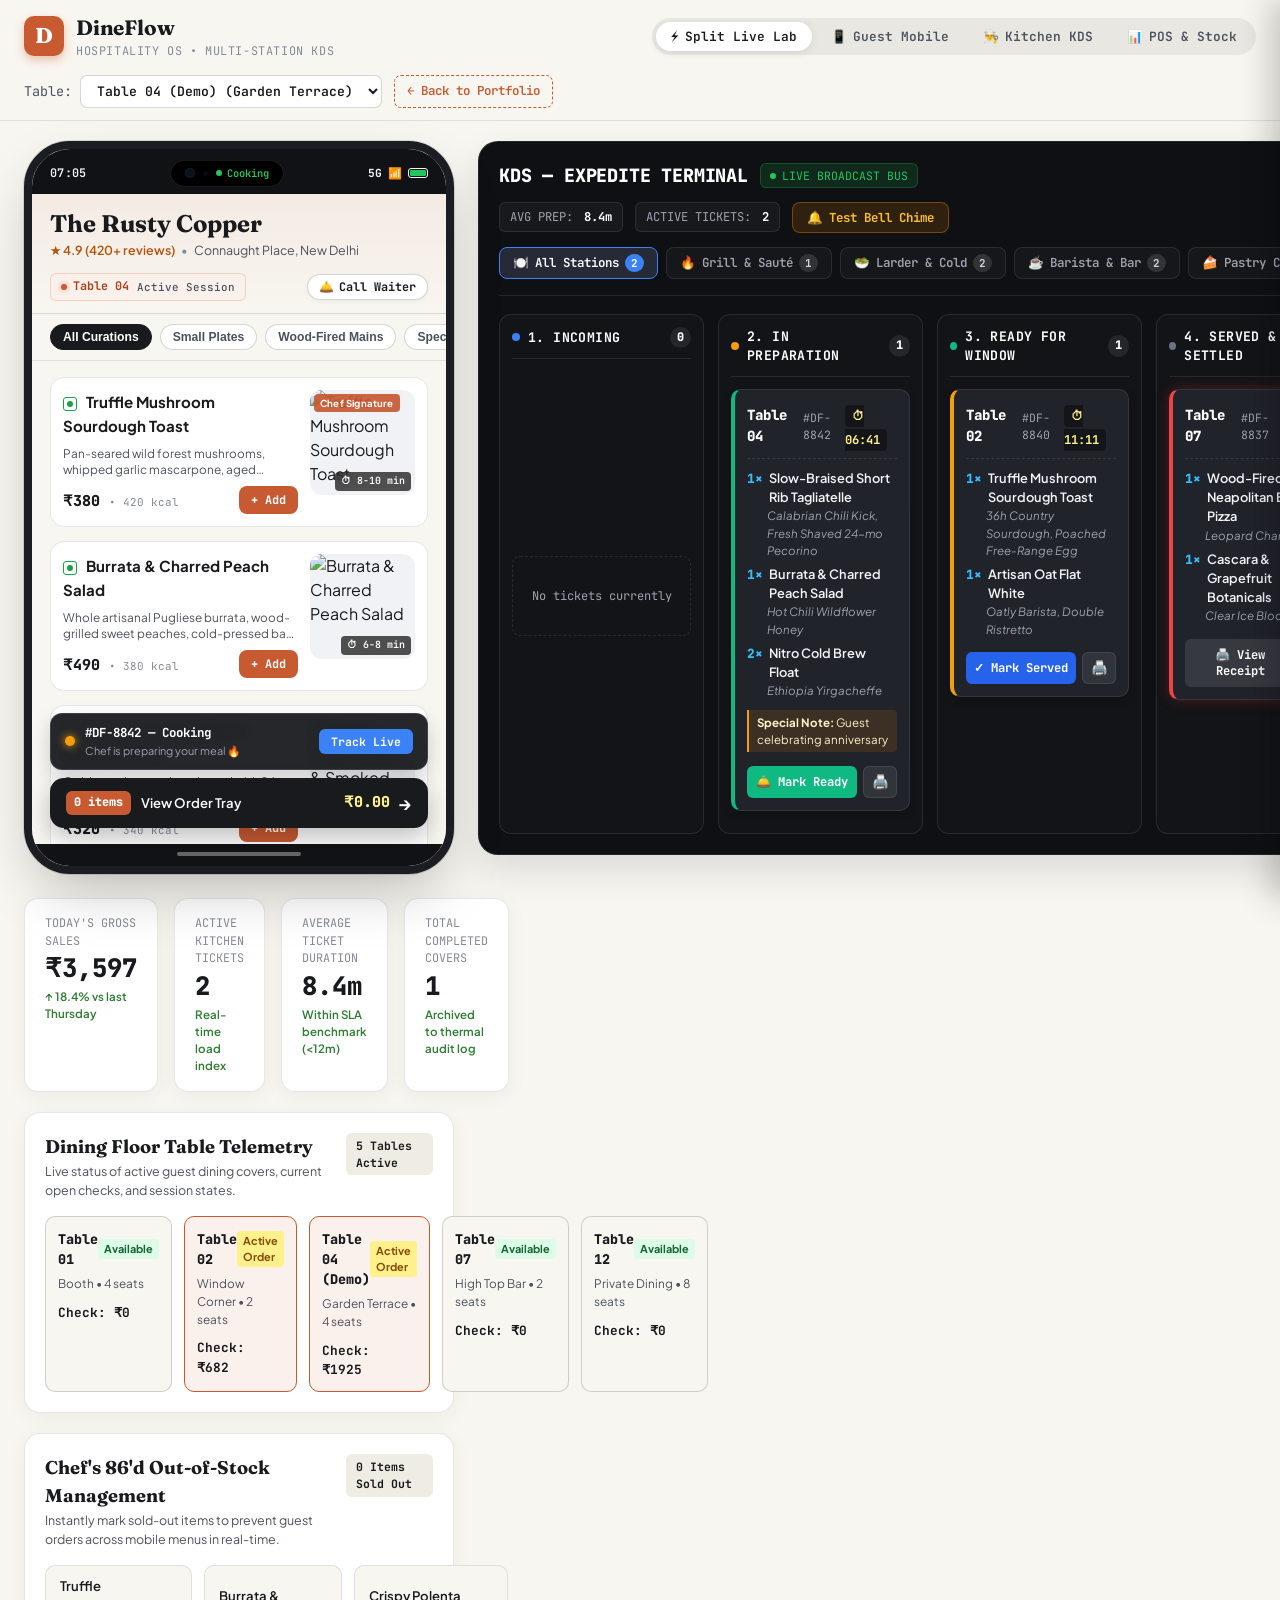
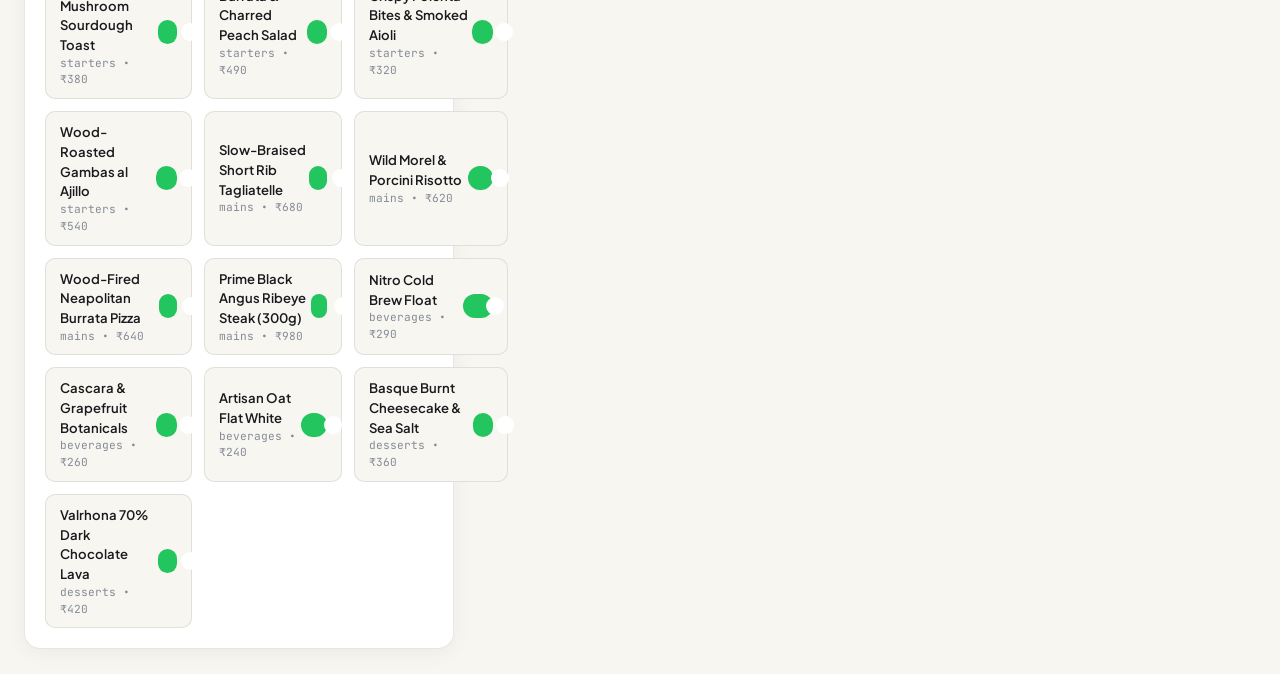
==== commit 61eae0f8: "feat(dineflow): sync enterprise overhaul with multi-station KDS, iPhone frame, UPI simulation, waite" ====
--- a/dineflow/index.html
+++ b/dineflow/index.html
@@ -3,12 +3,12 @@
 <head>
   <meta charset="UTF-8" />
   <meta name="viewport" content="width=device-width, initial-scale=1.0" />
-  <title>DineFlow — Real-Time QR Table Ordering & Kitchen Display System (KDS)</title>
+  <title>DineFlow — Real-Time QR Table Ordering &amp; Kitchen Display System (KDS)</title>
   
   <!-- Typography (Plus Jakarta Sans, Fraunces Serif, JetBrains Mono) -->
   <link rel="preconnect" href="https://fonts.googleapis.com" />
   <link rel="preconnect" href="https://fonts.gstatic.com" crossorigin />
-  <link href="https://fonts.googleapis.com/css2?family=Fraunces:opsz,wght@9..144,600;700;800&family=JetBrains+Mono:wght@500;600;700;800&family=Plus+Jakarta+Sans:wght@400;500;600;700;800&display=swap" rel="stylesheet" />
+  <link href="https://fonts.googleapis.com/css2?family=Fraunces:opsz,wght@9..144,600;700;800&family=JetBrains+Mono:wght@400;500;600;700;800&family=Plus+Jakarta+Sans:wght@400;500;600;700;800&display=swap" rel="stylesheet" />
   
   <link rel="stylesheet" href="style.css" />
   <link rel="icon" href="data:image/svg+xml,<svg xmlns=%22http://www.w3.org/2000/svg%22 viewBox=%220 0 100 100%22><text y=%22.9em%22 font-size=%2290%22>🍽️</text></svg>">
@@ -24,7 +24,7 @@
         <div class="df-logo-mark">D</div>
         <div>
           <h1 class="df-brand-title">DineFlow</h1>
-          <span class="df-brand-sub">Hospitality OS &bull; Real-Time KDS</span>
+          <span class="df-brand-sub">Hospitality OS &bull; Multi-Station KDS</span>
         </div>
       </div>
 
@@ -39,7 +39,7 @@
         <button class="view-btn" data-view="kds" title="Chef kitchen display terminal">
           <span>👨‍🍳</span> Kitchen KDS
         </button>
-        <button class="view-btn" data-view="stats" title="POS revenue & 86'd stock controls">
+        <button class="view-btn" data-view="stats" title="POS telemetry &amp; 86'd stock controls">
           <span>📊</span> POS &amp; Stock
         </button>
       </nav>
@@ -62,51 +62,103 @@
     <div class="df-workspace">
 
       <!-- ---------------------------------------------------------------------
-           CUSTOMER DINING VIEWPORT
+           CUSTOMER DINING VIEWPORT (Realistic iPhone Chassis)
            --------------------------------------------------------------------- -->
       <section class="df-customer-section" aria-label="Guest Table Ordering">
-        <div class="phone-mockup-header">
-          <span>13:35</span>
-          <div class="speaker-pill" aria-hidden="true"></div>
-          <span>5G 100%</span>
-        </div>
-
-        <div class="restaurant-hero-banner">
-          <h2 class="hero-restaurant-title">The Rusty Copper</h2>
-          <div class="hero-restaurant-meta">
-            <span>★ 4.9 (420+ reviews)</span>
-            <span>&bull;</span>
-            <span>Connaught Place, New Delhi</span>
-            <span>&bull;</span>
-            <span class="table-tag-active">
-              <span class="table-dot"></span>
-              <span id="currentTableBadge">Table 04</span>
-            </span>
-          </div>
-        </div>
-
-        <!-- Category Filter Pills -->
-        <div class="category-pills-row" role="tablist">
-          <button class="cat-pill active" data-category="all">All Curations</button>
-          <button class="cat-pill" data-category="starters">Small Plates</button>
-          <button class="cat-pill" data-category="mains">Wood-Fired Mains</button>
-          <button class="cat-pill" data-category="beverages">Specialty Coffee</button>
-          <button class="cat-pill" data-category="desserts">Pastry Counter</button>
-        </div>
-
-        <!-- Menu Cards Grid -->
-        <div class="menu-grid-container" id="menuGrid"></div>
-
-        <!-- Floating Order Tray Bar -->
-        <div class="customer-tray-bar" id="customerTrayBar" role="button" aria-label="View current order tray">
-          <div class="tray-left">
-            <span class="tray-badge" id="trayItemCount">0 items</span>
-            <span class="tray-hint">View Order Tray</span>
-          </div>
-          <div class="tray-right">
-            <span class="tray-total" id="trayTotalAmount">₹0.00</span>
-            <span class="tray-arrow">→</span>
-          </div>
+        <div class="iphone-device-frame">
+          
+          <!-- Outer Chassis Border & Dynamic Island -->
+          <div class="iphone-top-bezel">
+            <div class="phone-status-bar">
+              <span class="status-time" id="deviceClock">13:35</span>
+              <div class="dynamic-island" id="dynamicIsland">
+                <div class="island-camera-lens"></div>
+                <div class="island-sensor-dot"></div>
+                <div class="island-active-pill" id="islandPill" style="display: none;">
+                  <span class="island-wave"></span>
+                  <span class="island-text">Cooking</span>
+                </div>
+              </div>
+              <div class="status-icons">
+                <span class="status-net">5G</span>
+                <span class="status-wifi">📶</span>
+                <span class="status-battery"><span class="battery-fill"></span></span>
+              </div>
+            </div>
+          </div>
+
+          <!-- Phone Inner Screen Viewport -->
+          <div class="phone-screen-content" id="phoneScreen">
+            
+            <!-- Restaurant Branding & Table Call Bar -->
+            <div class="restaurant-hero-banner">
+              <div class="hero-top-row">
+                <div>
+                  <h2 class="hero-restaurant-title">The Rusty Copper</h2>
+                  <div class="hero-restaurant-meta">
+                    <span class="meta-rating">★ 4.9 (420+ reviews)</span>
+                    <span class="meta-sep">&bull;</span>
+                    <span>Connaught Place, New Delhi</span>
+                  </div>
+                </div>
+              </div>
+
+              <!-- Table Quick Action Strip -->
+              <div class="table-action-strip">
+                <div class="table-tag-active">
+                  <span class="table-dot"></span>
+                  <span id="currentTableBadge">Table 04</span>
+                  <span class="tag-status">Active Session</span>
+                </div>
+                <button class="btn-call-waiter" id="btnOpenWaiterCall" title="Call server for table assistance">
+                  <span>🛎️</span> Call Waiter
+                </button>
+              </div>
+            </div>
+
+            <!-- Category Filter Pills -->
+            <div class="category-pills-row" role="tablist">
+              <button class="cat-pill active" data-category="all">All Curations</button>
+              <button class="cat-pill" data-category="starters">Small Plates</button>
+              <button class="cat-pill" data-category="mains">Wood-Fired Mains</button>
+              <button class="cat-pill" data-category="beverages">Specialty Coffee</button>
+              <button class="cat-pill" data-category="desserts">Pastry Counter</button>
+            </div>
+
+            <!-- Menu Cards Grid -->
+            <div class="menu-grid-container" id="menuGrid"></div>
+
+            <!-- Floating Order Tray Bar -->
+            <div class="customer-tray-bar" id="customerTrayBar" role="button" aria-label="View current order tray">
+              <div class="tray-left">
+                <span class="tray-badge" id="trayItemCount">0 items</span>
+                <span class="tray-hint">View Order Tray</span>
+              </div>
+              <div class="tray-right">
+                <span class="tray-total" id="trayTotalAmount">₹0.00</span>
+                <span class="tray-arrow">→</span>
+              </div>
+            </div>
+
+            <!-- Active Order Status Floating Pill (If order active) -->
+            <div class="active-order-pill-banner" id="activeOrderPillBanner" style="display: none;">
+              <div class="aop-left">
+                <span class="aop-pulse"></span>
+                <div class="aop-info">
+                  <strong id="aopTitle">Order #DF-8842 Cooking</strong>
+                  <span id="aopSubtitle">Chef is preparing your meal</span>
+                </div>
+              </div>
+              <button class="aop-btn-track" id="btnTrackActiveOrder">Track Live</button>
+            </div>
+
+          </div>
+
+          <!-- Bottom Home Indicator Bar -->
+          <div class="iphone-bottom-bezel">
+            <div class="phone-home-indicator"></div>
+          </div>
+
         </div>
       </section>
 
@@ -114,54 +166,124 @@
            KITCHEN DISPLAY SYSTEM (KDS)
            --------------------------------------------------------------------- -->
       <section class="df-kds-section" aria-label="Kitchen Display System">
+        
+        <!-- Waiter Service Alert Toast Banner -->
+        <div class="kds-service-alert-banner" id="kdsServiceAlertBanner" style="display: none;">
+          <div class="alert-content">
+            <span class="alert-bell-icon">🛎️</span>
+            <div>
+              <strong id="alertTableText">Table 04 requested: Extra Cutlery &amp; Napkins</strong>
+              <span class="alert-time" id="alertTimestamp">Just now</span>
+            </div>
+          </div>
+          <button class="btn-ack-service" id="btnAckService">✓ Acknowledge</button>
+        </div>
+
+        <!-- Master KDS Header (Clean, Flex-Wrap Safe, Collision-Free) -->
         <div class="kds-header">
-          <div class="kds-title-wrap">
-            <h2 class="kds-title">KDS &mdash; LINE #1 (GRILL &amp; SAUTÉ)</h2>
-            <div class="kds-live-indicator">
-              <span class="kds-live-dot"></span>
-              <span>LIVE BROADCAST BUS</span>
-            </div>
-          </div>
-          <div class="kds-metrics-strip">
-            <div>AVG PREP: <span class="kds-metric-val">8.4m</span></div>
-            <div>STATION BELL: <span class="kds-metric-val">ACTIVE (1.8kHz)</span></div>
-          </div>
+          
+          <!-- Top Row: Brand & Hardware Audio Trigger -->
+          <div class="kds-header-top">
+            <div class="kds-title-wrap">
+              <h2 class="kds-title">KDS &mdash; EXPEDITE TERMINAL</h2>
+              <div class="kds-live-indicator">
+                <span class="kds-live-dot"></span>
+                <span>LIVE BROADCAST BUS</span>
+              </div>
+            </div>
+
+            <div class="kds-tools-wrap">
+              <div class="kds-stat-pill">
+                <span class="kds-label">AVG PREP:</span>
+                <span class="kds-metric-val">8.4m</span>
+              </div>
+              <div class="kds-stat-pill">
+                <span class="kds-label">ACTIVE TICKETS:</span>
+                <span class="kds-metric-val" id="kdsActiveCount">0</span>
+              </div>
+              <button class="btn-test-bell" id="btnTestBell" title="Play synthesized 1.8kHz brass restaurant service bell">
+                <span>🔔</span> Test Bell Chime
+              </button>
+            </div>
+          </div>
+
+          <!-- Bottom Row: Station Routing Filter Tabs -->
+          <div class="kds-stations-nav" role="tablist">
+            <button class="station-tab-btn active" data-station="all">
+              <span class="stn-icon">🍽️</span>
+              <span class="stn-name">All Stations</span>
+              <span class="stn-badge" id="badgeStnAll">0</span>
+            </button>
+            <button class="station-tab-btn" data-station="grill">
+              <span class="stn-icon">🔥</span>
+              <span class="stn-name">Grill &amp; Sauté</span>
+              <span class="stn-badge" id="badgeStnGrill">0</span>
+            </button>
+            <button class="station-tab-btn" data-station="larder">
+              <span class="stn-icon">🥗</span>
+              <span class="stn-name">Larder &amp; Cold</span>
+              <span class="stn-badge" id="badgeStnLarder">0</span>
+            </button>
+            <button class="station-tab-btn" data-station="barista">
+              <span class="stn-icon">☕</span>
+              <span class="stn-name">Barista &amp; Bar</span>
+              <span class="stn-badge" id="badgeStnBarista">0</span>
+            </button>
+            <button class="station-tab-btn" data-station="pastry">
+              <span class="stn-icon">🍰</span>
+              <span class="stn-name">Pastry Counter</span>
+              <span class="stn-badge" id="badgeStnPastry">0</span>
+            </button>
+          </div>
+
         </div>
 
         <!-- Kanban Columns Board -->
         <div class="kds-kanban-board">
           
           <!-- Column 1: Incoming -->
-          <div class="kds-column">
+          <div class="kds-column col-incoming">
             <div class="kds-col-header">
-              <span class="kds-col-title">1. Incoming</span>
+              <div class="col-title-group">
+                <span class="col-status-dot dot-incoming"></span>
+                <span class="kds-col-title">1. Incoming</span>
+              </div>
               <span class="kds-col-count" id="countIncoming">0</span>
             </div>
             <div class="kds-col-tickets" id="kdsColIncoming"></div>
           </div>
 
           <!-- Column 2: Cooking -->
-          <div class="kds-column">
+          <div class="kds-column col-cooking">
             <div class="kds-col-header">
-              <span class="kds-col-title">2. In Preparation</span>
+              <div class="col-title-group">
+                <span class="col-status-dot dot-cooking"></span>
+                <span class="kds-col-title">2. In Preparation</span>
+              </div>
               <span class="kds-col-count" id="countCooking">0</span>
             </div>
             <div class="kds-col-tickets" id="kdsColCooking"></div>
           </div>
 
           <!-- Column 3: Ready -->
-          <div class="kds-column">
+          <div class="kds-column col-ready">
             <div class="kds-col-header">
-              <span class="kds-col-title">3. Ready for Window</span>
+              <div class="col-title-group">
+                <span class="col-status-dot dot-ready"></span>
+                <span class="kds-col-title">3. Ready for Window</span>
+              </div>
               <span class="kds-col-count" id="countReady">0</span>
             </div>
             <div class="kds-col-tickets" id="kdsColReady"></div>
           </div>
 
           <!-- Column 4: Served / History -->
-          <div class="kds-column">
+          <div class="kds-column col-served">
             <div class="kds-col-header">
-              <span class="kds-col-title">4. Served &amp; Settled</span>
+              <div class="col-title-group">
+                <span class="col-status-dot dot-served"></span>
+                <span class="kds-col-title">4. Served &amp; Settled</span>
+              </div>
               <span class="kds-col-count" id="countServed">0</span>
             </div>
             <div class="kds-col-tickets" id="kdsColServed"></div>
@@ -174,11 +296,13 @@
            STATS & 86'D STOCK MANAGEMENT SECTION
            --------------------------------------------------------------------- -->
       <section class="df-stats-section" aria-label="POS Telemetry and Stock Control">
+        
+        <!-- Top Metrics Row -->
         <div class="stats-grid-row">
           <div class="stat-box">
             <div class="stat-label">Today's Gross Sales</div>
             <div class="stat-number" id="statTotalRevenue">₹0</div>
-            <div class="stat-sub">↑ 14.8% vs last Thursday</div>
+            <div class="stat-sub">↑ 18.4% vs last Thursday</div>
           </div>
           <div class="stat-box">
             <div class="stat-label">Active Kitchen Tickets</div>
@@ -188,7 +312,7 @@
           <div class="stat-box">
             <div class="stat-label">Average Ticket Duration</div>
             <div class="stat-number" id="statAvgPrepTime">8.4m</div>
-            <div class="stat-sub">Within SLA benchmark (<12m)</div>
+            <div class="stat-sub">Within SLA benchmark (&lt;12m)</div>
           </div>
           <div class="stat-box">
             <div class="stat-label">Total Completed Covers</div>
@@ -197,11 +321,30 @@
           </div>
         </div>
 
+        <!-- Table Floor Plan Status Grid -->
+        <div class="floor-plan-card">
+          <div class="card-header-row">
+            <div>
+              <h3 class="stock-card-title">Dining Floor Table Telemetry</h3>
+              <p class="stock-card-desc">Live status of active guest dining covers, current open checks, and session states.</p>
+            </div>
+            <span class="floor-badge">5 Tables Active</span>
+          </div>
+          <div class="floor-grid" id="floorPlanGrid"></div>
+        </div>
+
+        <!-- 86'd Out-of-Stock Management -->
         <div class="stock-manager-card">
-          <h3 class="stock-card-title">Chef's 86'd Out-of-Stock Management</h3>
-          <p class="stock-card-desc">Instantly mark sold-out items to prevent guest orders across mobile menus in real-time.</p>
+          <div class="card-header-row">
+            <div>
+              <h3 class="stock-card-title">Chef's 86'd Out-of-Stock Management</h3>
+              <p class="stock-card-desc">Instantly mark sold-out items to prevent guest orders across mobile menus in real-time.</p>
+            </div>
+            <span class="stock-badge" id="stockSoldOutBadge">0 Items Sold Out</span>
+          </div>
           <div class="stock-toggles-grid" id="stockTogglesList"></div>
         </div>
+
       </section>
 
     </div>
@@ -215,8 +358,11 @@
   <div class="df-modal-overlay" id="modifierModal" role="dialog" aria-modal="true" aria-labelledby="modalItemTitle">
     <div class="modifier-modal-card">
       <div class="mod-header">
-        <h3 class="mod-title" id="modalItemTitle">Customize Dish</h3>
-        <span class="mod-price" id="modalBasePrice">₹0</span>
+        <div class="mod-header-info">
+          <h3 class="mod-title" id="modalItemTitle">Customize Dish</h3>
+          <span class="mod-price" id="modalBasePrice">₹0</span>
+        </div>
+        <button class="btn-close-modal" id="btnCloseModModal" aria-label="Close modal">&times;</button>
       </div>
       <div class="mod-body">
         <p class="mod-item-desc" id="modalItemDesc"></p>
@@ -236,28 +382,218 @@
   <!-- 2. Customer Order Tray Slide-in Drawer -->
   <aside class="cart-drawer-panel" id="cartDrawer" role="dialog" aria-modal="true" aria-label="Current Order Tray">
     <div class="cart-drawer-head">
-      <h3 class="cart-drawer-title">Your Order Tray</h3>
+      <div class="drawer-title-group">
+        <h3 class="cart-drawer-title">Your Order Tray</h3>
+        <span class="drawer-table-tag" id="drawerTableTag">Table 04</span>
+      </div>
       <button class="btn-close-drawer" id="btnCloseCartDrawer" aria-label="Close Order Tray">&times;</button>
     </div>
+    
     <div class="cart-items-scroll" id="cartItemsList"></div>
+    
     <div class="cart-drawer-foot">
       <div class="cart-totals-row">
         <span>Items Subtotal:</span>
         <span id="cartSubtotal">₹0.00</span>
       </div>
       <div class="cart-totals-row">
-        <span>Taxes &amp; Service Charge:</span>
+        <span>Taxes (5% GST):</span>
         <span id="cartTax">₹0.00</span>
+      </div>
+      <div class="cart-totals-row">
+        <span>Service Charge (5%):</span>
+        <span id="cartServiceCharge">₹0.00</span>
       </div>
       <div class="cart-totals-row grand">
         <span>Total Payable:</span>
         <span id="cartGrandTotal">₹0.00</span>
       </div>
-      <button class="btn-submit-order" id="btnSubmitOrder">🔥 Send Ticket to Kitchen</button>
+
+      <div class="cart-action-buttons-group">
+        <button class="btn-submit-order" id="btnSubmitOrder">🔥 Send Ticket to Kitchen</button>
+        <button class="btn-settle-pay" id="btnOpenPaymentModal">💳 Settle Bill &amp; Pay (UPI / Card)</button>
+      </div>
     </div>
   </aside>
 
-  <!-- 3. Customer Live Order Status Stepper Modal -->
+  <!-- 3. Waiter Service Request Modal -->
+  <div class="df-modal-overlay" id="waiterCallModal" role="dialog" aria-modal="true">
+    <div class="waiter-call-card">
+      <div class="wc-header">
+        <div class="wc-icon">🛎️</div>
+        <div>
+          <h3 class="wc-title">Call Table Waiter</h3>
+          <p class="wc-sub">Table 04 &bull; Garden Terrace</p>
+        </div>
+        <button class="btn-close-modal" id="btnCloseWaiterModal">&times;</button>
+      </div>
+      <p class="wc-prompt">Select what you need and our floor staff will assist right away:</p>
+      
+      <div class="wc-options-grid">
+        <button class="wc-option-btn" data-reason="Water Refill">
+          <span class="wc-opt-emoji">💧</span>
+          <span class="wc-opt-text">Water Refill</span>
+        </button>
+        <button class="wc-option-btn" data-reason="Extra Cutlery &amp; Napkins">
+          <span class="wc-opt-emoji">🍴</span>
+          <span class="wc-opt-text">Extra Cutlery &amp; Napkins</span>
+        </button>
+        <button class="wc-option-btn" data-reason="Clear / Clean Table">
+          <span class="wc-opt-emoji">🧹</span>
+          <span class="wc-opt-text">Clear / Clean Table</span>
+        </button>
+        <button class="wc-option-btn" data-reason="Assistance with Menu">
+          <span class="wc-opt-emoji">📖</span>
+          <span class="wc-opt-text">Menu Recommendations</span>
+        </button>
+        <button class="wc-option-btn" data-reason="Talk to Server">
+          <span class="wc-opt-emoji">🙋‍♂️</span>
+          <span class="wc-opt-text">Talk to Server</span>
+        </button>
+        <button class="wc-option-btn" data-reason="Request Physical Bill">
+          <span class="wc-opt-emoji">🧾</span>
+          <span class="wc-opt-text">Request Physical Bill</span>
+        </button>
+      </div>
+
+      <div class="wc-footer">
+        <button class="btn-modal-cancel" id="btnCancelWaiterCall">Cancel</button>
+      </div>
+    </div>
+  </div>
+
+  <!-- 4. Interactive POS Payment Simulation Gateway Modal (UPI / Card) -->
+  <div class="df-modal-overlay" id="paymentModal" role="dialog" aria-modal="true">
+    <div class="payment-modal-card">
+      <div class="pm-head">
+        <div class="pm-brand">
+          <span class="pm-lock">🔒</span>
+          <strong>DineFlow Secure Checkout</strong>
+        </div>
+        <button class="btn-close-modal" id="btnClosePaymentModal">&times;</button>
+      </div>
+
+      <!-- Payment Steps Wrapper -->
+      <div id="paymentContentStep">
+        
+        <!-- Total to Pay Badge -->
+        <div class="pm-amount-strip">
+          <span class="pm-amt-label">Total Due (Table 04):</span>
+          <span class="pm-amt-val" id="pmAmountValue">₹0.00</span>
+        </div>
+
+        <!-- Payment Method Tabs -->
+        <div class="pm-tabs-row" role="tablist">
+          <button class="pm-tab active" id="tabUpi">
+            <span>📱</span> UPI QR Code
+          </button>
+          <button class="pm-tab" id="tabCard">
+            <span>💳</span> Tap to Pay / Card
+          </button>
+        </div>
+
+        <!-- UPI Tab View -->
+        <div class="pm-tab-pane active" id="paneUpi">
+          <div class="upi-qr-box">
+            <!-- Simulated High Quality SVG QR Code -->
+            <svg class="upi-qr-svg" viewBox="0 0 160 160" width="160" height="160">
+              <rect width="160" height="160" fill="#ffffff" rx="8"/>
+              <!-- Position markers -->
+              <rect x="15" y="15" width="40" height="40" fill="#181A1D" rx="4"/>
+              <rect x="23" y="23" width="24" height="24" fill="#ffffff" rx="2"/>
+              <rect x="29" y="29" width="12" height="12" fill="#181A1D" rx="1"/>
+              
+              <rect x="105" y="15" width="40" height="40" fill="#181A1D" rx="4"/>
+              <rect x="113" y="23" width="24" height="24" fill="#ffffff" rx="2"/>
+              <rect x="119" y="29" width="12" height="12" fill="#181A1D" rx="1"/>
+              
+              <rect x="15" y="105" width="40" height="40" fill="#181A1D" rx="4"/>
+              <rect x="23" y="113" width="24" height="24" fill="#ffffff" rx="2"/>
+              <rect x="29" y="119" width="12" height="12" fill="#181A1D" rx="1"/>
+              
+              <!-- Data patterns -->
+              <rect x="65" y="15" width="8" height="8" fill="#181A1D"/>
+              <rect x="80" y="15" width="12" height="8" fill="#181A1D"/>
+              <rect x="65" y="30" width="18" height="8" fill="#181A1D"/>
+              <rect x="65" y="45" width="8" height="18" fill="#181A1D"/>
+              <rect x="80" y="45" width="12" height="8" fill="#181A1D"/>
+              <rect x="15" y="65" width="20" height="8" fill="#181A1D"/>
+              <rect x="45" y="65" width="28" height="8" fill="#181A1D"/>
+              <rect x="80" y="65" width="15" height="8" fill="#181A1D"/>
+              <rect x="105" y="65" width="18" height="8" fill="#181A1D"/>
+              <rect x="130" y="65" width="15" height="8" fill="#181A1D"/>
+              <rect x="25" y="80" width="10" height="15" fill="#181A1D"/>
+              <rect x="45" y="80" width="20" height="8" fill="#181A1D"/>
+              <rect x="75" y="80" width="25" height="8" fill="#181A1D"/>
+              <rect x="110" y="80" width="35" height="8" fill="#181A1D"/>
+              <rect x="65" y="98" width="10" height="20" fill="#181A1D"/>
+              <rect x="85" y="98" width="12" height="10" fill="#181A1D"/>
+              <rect x="105" y="98" width="20" height="8" fill="#181A1D"/>
+              <rect x="135" y="98" width="10" height="25" fill="#181A1D"/>
+              <rect x="65" y="125" width="28" height="8" fill="#181A1D"/>
+              <rect x="100" y="115" width="12" height="15" fill="#181A1D"/>
+              <rect x="120" y="130" width="25" height="8" fill="#181A1D"/>
+              <rect x="65" y="140" width="15" height="8" fill="#181A1D"/>
+              <rect x="90" y="140" width="25" height="8" fill="#181A1D"/>
+            </svg>
+            <div class="upi-apps-row">
+              <span class="upi-tag">GPay</span>
+              <span class="upi-tag">PhonePe</span>
+              <span class="upi-tag">Paytm</span>
+              <span class="upi-tag">BHIM UPI</span>
+            </div>
+            <p class="upi-hint">Scan with any UPI app on your phone, or tap below to simulate instant payment approval:</p>
+            <button class="btn-simulate-pay" id="btnSimulateUpiPay">
+              <span>⚡</span> Simulate UPI Payment Approval
+            </button>
+          </div>
+        </div>
+
+        <!-- Card Tab View -->
+        <div class="pm-tab-pane" id="paneCard">
+          <div class="card-sim-box">
+            <div class="smart-card-mockup">
+              <div class="card-chip"></div>
+              <div class="card-contactless">📶</div>
+              <div class="card-number">•••• •••• •••• 4288</div>
+              <div class="card-meta-row">
+                <span>VALUED GUEST</span>
+                <span>08/29</span>
+              </div>
+            </div>
+            <button class="btn-simulate-pay" id="btnSimulateCardPay">
+              <span>💳</span> Simulate Contactless NFC Tap &amp; Pay
+            </button>
+          </div>
+        </div>
+
+      </div>
+
+      <!-- Payment Processing Spinner View -->
+      <div id="paymentProcessingStep" style="display: none;" class="pm-step-center">
+        <div class="pm-spinner"></div>
+        <h4 class="pm-status-title">Contacting Bank Gateway...</h4>
+        <p class="pm-status-sub">Verifying cryptographic settlement token</p>
+      </div>
+
+      <!-- Payment Success Animated Checkmark View -->
+      <div id="paymentSuccessStep" style="display: none;" class="pm-step-center">
+        <div class="pm-success-badge">
+          <svg viewBox="0 0 52 52" class="checkmark-svg">
+            <circle class="checkmark-circle" cx="26" cy="26" r="25" fill="none"/>
+            <path class="checkmark-check" fill="none" d="M14.1 27.2l7.1 7.2 16.7-16.8"/>
+          </svg>
+        </div>
+        <h3 class="pm-success-title">Payment Approved!</h3>
+        <p class="pm-success-sub" id="pmSuccessText">₹0.00 successfully settled via UPI</p>
+        <span class="pm-ref-badge" id="pmRefBadge">TXN-UPI-88429184</span>
+        <button class="btn-view-thermal-done" id="btnViewReceiptAfterPay">🖨️ View &amp; Print Thermal Tax Invoice</button>
+      </div>
+
+    </div>
+  </div>
+
+  <!-- 5. Customer Live Order Status Stepper Modal -->
   <div class="df-modal-overlay" id="customerOrderTrackerModal" role="dialog" aria-modal="true">
     <div class="tracker-modal-card">
       <div class="tracker-tag-row">
@@ -289,22 +625,25 @@
       </div>
 
       <div class="tracker-actions-row">
-        <button id="btnDismissTracker">Dismiss Status</button>
-        <button id="btnViewReceiptFromTracker" style="background:var(--df-ink); color:#fff;">🖨️ View Receipt</button>
+        <button class="btn-secondary" id="btnDismissTracker">Dismiss</button>
+        <button class="btn-primary" id="btnViewReceiptFromTracker">🖨️ View Receipt</button>
       </div>
     </div>
   </div>
 
-  <!-- 4. Thermal Receipt Modal (80mm Dot-Matrix Print Preview) -->
+  <!-- 6. Thermal Receipt Modal (80mm Dot-Matrix Print Preview) -->
   <div class="df-modal-overlay" id="thermalReceiptModal" role="dialog" aria-modal="true">
     <div class="thermal-modal-card">
       <div class="thermal-paper" id="receiptPaperContent"></div>
       <div class="thermal-action-bar">
-        <button class="btn-thermal-print" id="btnPrintReceipt">Print Thermal Receipt</button>
+        <button class="btn-thermal-print" id="btnPrintReceipt">🖨️ Print Receipt</button>
         <button class="btn-thermal-dismiss" id="btnDismissReceipt">Close</button>
       </div>
     </div>
   </div>
+
+  <!-- Toast Notification Container -->
+  <div class="toast-container" id="toastContainer" aria-live="polite"></div>
 
   <!-- Scripts -->
   <script src="menu_data.js"></script>
--- a/dineflow/style.css
+++ b/dineflow/style.css
@@ -1,14 +1,14 @@
 /* ============================================================================
    DINEFLOW HOSPITALITY OPERATING SYSTEM
-   Bespoke Artisanal Design System — Anti-AI Template Philosophy
+   Bespoke Artisanal Design System — Production POS & KDS Standard
    ============================================================================ */
 
 :root {
-  /* Warm Artisanal Palette */
-  --df-bg: #F7F5F0;
+  /* Warm Artisanal Luxury Palette */
+  --df-bg: #F8F6F0;
   --df-bg-alt: #EFECE4;
   --df-surface: #FFFFFF;
-  --df-surface-trans: rgba(255, 255, 255, 0.82);
+  --df-surface-trans: rgba(255, 255, 255, 0.85);
   
   --df-ink: #181A1D;
   --df-ink-soft: #4B515D;
@@ -30,13 +30,15 @@
   --df-border: rgba(24, 26, 29, 0.10);
   --df-border-strong: rgba(24, 26, 29, 0.18);
   --df-shadow-soft: 0 4px 20px rgba(0, 0, 0, 0.05);
-  --df-shadow-elevated: 0 12px 32px rgba(24, 26, 29, 0.12);
-
-  /* KDS Chef Terminal Dark Mode */
-  --kds-bg: #111215;
-  --kds-surface: #1B1D22;
-  --kds-surface-light: #24272F;
-  --kds-border: rgba(255, 255, 255, 0.08);
+  --df-shadow-elevated: 0 16px 36px rgba(24, 26, 29, 0.12);
+
+  /* KDS Chef Terminal Hardware Dark Mode */
+  --kds-bg: #0F1013;
+  --kds-surface: #181A1F;
+  --kds-surface-card: #20232A;
+  --kds-surface-light: #2A2D36;
+  --kds-border: rgba(255, 255, 255, 0.09);
+  --kds-border-active: rgba(59, 130, 246, 0.5);
   --kds-ink: #F3F4F6;
   --kds-ink-muted: #9CA3AF;
 
@@ -60,19 +62,22 @@
   overflow-x: hidden;
 }
 
-/* --- TOP HEADER & NAVIGATION BAR --- */
+/* ============================================================================
+   TOP GLOBAL NAVIGATION & MODE SWITCHER
+   ============================================================================ */
 .df-navbar {
   position: sticky;
   top: 0;
   z-index: 100;
-  background: rgba(247, 245, 240, 0.94);
-  backdrop-filter: blur(12px);
+  background: rgba(248, 246, 240, 0.94);
+  backdrop-filter: blur(14px);
+  -webkit-backdrop-filter: blur(14px);
   border-bottom: 1px solid var(--df-border);
   padding: 12px 24px;
 }
 
 .df-nav-inner {
-  max-width: 1400px;
+  max-width: 1520px;
   margin: 0 auto;
   display: flex;
   justify-content: space-between;
@@ -88,30 +93,30 @@
 }
 
 .df-logo-mark {
-  width: 38px;
-  height: 38px;
+  width: 40px;
+  height: 40px;
   background: var(--df-terracotta);
   color: #fff;
-  border-radius: 9px;
+  border-radius: 10px;
   display: flex;
   align-items: center;
   justify-content: center;
   font-family: var(--font-serif);
   font-weight: 800;
-  font-size: 1.3rem;
-  box-shadow: 0 3px 8px rgba(200, 90, 50, 0.35);
+  font-size: 1.35rem;
+  box-shadow: 0 4px 10px rgba(200, 90, 50, 0.35);
 }
 
 .df-brand-title {
   font-family: var(--font-serif);
-  font-size: 1.28rem;
+  font-size: 1.3rem;
   font-weight: 700;
   color: var(--df-ink);
   letter-spacing: -0.01em;
 }
 
 .df-brand-sub {
-  font-size: 0.76rem;
+  font-size: 0.74rem;
   font-family: var(--font-mono);
   color: var(--df-ink-faint);
   display: block;
@@ -119,7 +124,7 @@
   letter-spacing: 0.05em;
 }
 
-/* Mode Switcher Buttons */
+/* View Switcher */
 .df-view-switcher {
   display: flex;
   background: rgba(0, 0, 0, 0.06);
@@ -135,7 +140,7 @@
   font-family: var(--font-mono);
   font-size: 0.8rem;
   font-weight: 600;
-  padding: 6px 14px;
+  padding: 6px 15px;
   border-radius: 999px;
   cursor: pointer;
   transition: all 0.15s ease;
@@ -151,7 +156,7 @@
 .view-btn.active {
   background: var(--df-surface);
   color: var(--df-ink);
-  box-shadow: 0 2px 6px rgba(0, 0, 0, 0.08);
+  box-shadow: 0 2px 8px rgba(0, 0, 0, 0.09);
 }
 
 .df-nav-actions {
@@ -170,12 +175,13 @@
 }
 
 .df-select-table {
-  padding: 6px 10px;
-  border-radius: 6px;
+  padding: 6px 12px;
+  border-radius: 7px;
   border: 1px solid var(--df-border-strong);
   background: var(--df-surface);
   font-family: var(--font-mono);
   font-size: 0.82rem;
+  font-weight: 600;
   color: var(--df-ink);
   cursor: pointer;
 }
@@ -188,7 +194,7 @@
   text-decoration: none;
   padding: 6px 12px;
   border: 1px dashed var(--df-terracotta);
-  border-radius: 6px;
+  border-radius: 7px;
   transition: all 0.15s ease;
 }
 
@@ -196,48 +202,47 @@
   background: var(--df-terracotta-light);
 }
 
-/* --- MAIN WORKSPACE MODES --- */
+/* ============================================================================
+   MAIN WORKSPACE & LAYOUT MODES
+   ============================================================================ */
 .dineflow-app {
-  min-height: calc(100vh - 65px);
-  padding: 24px;
-  max-width: 1440px;
+  min-height: calc(100vh - 68px);
+  padding: 20px 24px;
+  max-width: 1540px;
   margin: 0 auto;
 }
 
-/* Split-Screen Mode (Default Live Demo) */
+/* Split-Screen Mode */
 .dineflow-app.mode-split .df-workspace {
   display: grid;
-  grid-template-columns: 460px 1fr;
-  gap: 28px;
+  grid-template-columns: 430px 1fr;
+  gap: 24px;
   align-items: start;
 }
 
+/* Fullscreen Customer View */
 .dineflow-app.mode-customer .df-workspace {
   display: block;
-  max-width: 820px;
+  max-width: 480px;
   margin: 0 auto;
 }
 
-.dineflow-app.mode-customer .df-kds-section {
-  display: none !important;
-}
-
+.dineflow-app.mode-customer .df-kds-section,
 .dineflow-app.mode-customer .df-stats-section {
   display: none !important;
 }
 
+/* Fullscreen KDS View */
 .dineflow-app.mode-kds .df-workspace {
   display: block;
 }
 
-.dineflow-app.mode-kds .df-customer-section {
-  display: none !important;
-}
-
+.dineflow-app.mode-kds .df-customer-section,
 .dineflow-app.mode-kds .df-stats-section {
   display: none !important;
 }
 
+/* Stats / POS View */
 .dineflow-app.mode-stats .df-customer-section,
 .dineflow-app.mode-stats .df-kds-section {
   display: none !important;
@@ -248,61 +253,175 @@
 }
 
 /* ============================================================================
-   CUSTOMER DINING VIEWPORT (Left Side in Split / Full in Customer)
+   CUSTOMER DINING VIEWPORT — REALISTIC IPHONE CHASSIS
    ============================================================================ */
 .df-customer-section {
+  position: relative;
+}
+
+.iphone-device-frame {
+  width: 100%;
+  max-width: 430px;
+  margin: 0 auto;
   background: var(--df-surface);
-  border: 1px solid var(--df-border);
-  border-radius: 20px;
+  border: 8px solid #1c1d22;
+  border-radius: 46px;
+  box-shadow: 0 25px 60px -15px rgba(0, 0, 0, 0.28), 0 0 0 1px rgba(0, 0, 0, 0.12), inset 0 0 0 2px rgba(255, 255, 255, 0.15);
   overflow: hidden;
-  box-shadow: var(--df-shadow-soft);
   position: relative;
   display: flex;
   flex-direction: column;
 }
 
-.phone-mockup-header {
-  background: #202227;
-  color: #fff;
-  padding: 10px 16px;
-  display: flex;
-  justify-content: space-between;
-  align-items: center;
-  font-family: var(--font-mono);
-  font-size: 0.72rem;
-  letter-spacing: 0.05em;
-}
-
-.speaker-pill {
-  width: 48px;
-  height: 4px;
-  background: rgba(255, 255, 255, 0.2);
-  border-radius: 99px;
-}
-
+/* Top Bezel & Dynamic Island */
+.iphone-top-bezel {
+  background: #111215;
+  padding: 12px 18px 8px;
+  user-select: none;
+}
+
+.phone-status-bar {
+  display: flex;
+  justify-content: space-between;
+  align-items: center;
+  color: #f3f4f6;
+  font-family: var(--font-mono);
+  font-size: 0.74rem;
+  font-weight: 600;
+}
+
+.status-time {
+  letter-spacing: 0.03em;
+}
+
+.dynamic-island {
+  width: 112px;
+  height: 25px;
+  background: #000000;
+  border-radius: 999px;
+  display: flex;
+  align-items: center;
+  justify-content: center;
+  gap: 8px;
+  box-shadow: 0 0 1px rgba(255, 255, 255, 0.25);
+  transition: all 0.3s cubic-bezier(0.16, 1, 0.3, 1);
+}
+
+.island-camera-lens {
+  width: 10px;
+  height: 10px;
+  border-radius: 50%;
+  background: #0d121c;
+  box-shadow: inset 0 0 2px #1e293b;
+}
+
+.island-sensor-dot {
+  width: 5px;
+  height: 5px;
+  border-radius: 50%;
+  background: #080a0e;
+}
+
+.island-active-pill {
+  display: flex;
+  align-items: center;
+  gap: 5px;
+  font-size: 0.65rem;
+  color: #22c55e;
+}
+
+.island-wave {
+  width: 6px;
+  height: 6px;
+  border-radius: 50%;
+  background: #22c55e;
+  animation: pulse 1.5s infinite;
+}
+
+.status-icons {
+  display: flex;
+  align-items: center;
+  gap: 6px;
+  font-size: 0.7rem;
+}
+
+.status-net {
+  font-weight: 700;
+}
+
+.status-battery {
+  width: 20px;
+  height: 10px;
+  border: 1.5px solid #f3f4f6;
+  border-radius: 3px;
+  padding: 1px;
+  display: inline-flex;
+  align-items: center;
+}
+
+.battery-fill {
+  width: 100%;
+  height: 100%;
+  background: #22c55e;
+  border-radius: 1px;
+}
+
+/* Phone Inner Screen Viewport */
+.phone-screen-content {
+  background: var(--df-bg);
+  max-height: 650px;
+  min-height: 560px;
+  overflow-y: auto;
+  position: relative;
+  scrollbar-width: none;
+  -webkit-overflow-scrolling: touch;
+}
+
+.phone-screen-content::-webkit-scrollbar {
+  display: none;
+}
+
+/* Restaurant Hero Banner */
 .restaurant-hero-banner {
-  padding: 24px 20px 16px;
+  padding: 16px 18px 12px;
   border-bottom: 1px solid var(--df-border);
-  background: radial-gradient(circle at 100% 0%, rgba(200, 90, 50, 0.08), transparent 40%);
+  background: linear-gradient(180deg, rgba(200, 90, 50, 0.07) 0%, rgba(255, 255, 255, 0) 100%);
 }
 
 .hero-restaurant-title {
   font-family: var(--font-serif);
-  font-size: 1.6rem;
+  font-size: 1.5rem;
   font-weight: 700;
   color: var(--df-ink);
   line-height: 1.15;
-  margin-bottom: 4px;
+  margin-bottom: 3px;
 }
 
 .hero-restaurant-meta {
-  font-size: 0.8rem;
+  font-size: 0.78rem;
   color: var(--df-ink-soft);
   display: flex;
-  flex-wrap: wrap;
-  align-items: center;
-  gap: 8px;
-  margin-bottom: 12px;
+  align-items: center;
+  gap: 6px;
+  margin-bottom: 10px;
+}
+
+.meta-rating {
+  color: #b45309;
+  font-weight: 600;
+}
+
+.meta-sep {
+  color: var(--df-ink-faint);
+}
+
+/* Table Quick Action Strip */
+.table-action-strip {
+  display: flex;
+  justify-content: space-between;
+  align-items: center;
+  gap: 10px;
+  padding-top: 4px;
 }
 
 .table-tag-active {
@@ -314,9 +433,9 @@
   font-weight: 700;
   background: var(--df-terracotta-light);
   color: var(--df-terracotta-dark);
-  padding: 3px 10px;
+  padding: 4px 10px;
   border-radius: 6px;
-  border: 1px solid rgba(200, 90, 50, 0.2);
+  border: 1px solid rgba(200, 90, 50, 0.22);
 }
 
 .table-dot {
@@ -324,6 +443,37 @@
   height: 6px;
   border-radius: 50%;
   background: var(--df-terracotta);
+  box-shadow: 0 0 6px rgba(200, 90, 50, 0.6);
+}
+
+.tag-status {
+  color: var(--df-ink-soft);
+  font-weight: 500;
+  font-size: 0.68rem;
+  padding-left: 2px;
+}
+
+.btn-call-waiter {
+  display: inline-flex;
+  align-items: center;
+  gap: 5px;
+  background: var(--df-surface);
+  color: var(--df-ink);
+  border: 1px solid var(--df-border-strong);
+  padding: 4px 11px;
+  border-radius: 20px;
+  font-family: var(--font-mono);
+  font-size: 0.74rem;
+  font-weight: 700;
+  cursor: pointer;
+  transition: all 0.15s ease;
+  box-shadow: 0 1px 4px rgba(0, 0, 0, 0.05);
+}
+
+.btn-call-waiter:hover {
+  background: var(--df-amber-light);
+  border-color: var(--df-amber);
+  color: #92400e;
 }
 
 /* Category Filter Pills */
@@ -331,7 +481,7 @@
   display: flex;
   overflow-x: auto;
   gap: 8px;
-  padding: 12px 20px;
+  padding: 10px 18px;
   border-bottom: 1px solid var(--df-border);
   background: var(--df-bg);
   scrollbar-width: none;
@@ -346,7 +496,7 @@
   border: 1px solid var(--df-border-strong);
   background: var(--df-surface);
   color: var(--df-ink-soft);
-  font-size: 0.78rem;
+  font-size: 0.76rem;
   font-weight: 600;
   padding: 5px 12px;
   border-radius: 999px;
@@ -362,202 +512,229 @@
 
 /* Menu Grid */
 .menu-grid-container {
-  padding: 18px 20px;
-  display: flex;
-  flex-direction: column;
-  gap: 16px;
-  max-height: 640px;
-  overflow-y: auto;
+  padding: 16px 18px 80px;
+  display: flex;
+  flex-direction: column;
+  gap: 14px;
 }
 
 .menu-card {
   display: flex;
-  gap: 14px;
+  gap: 12px;
   padding: 12px;
-  border-radius: 12px;
+  border-radius: 14px;
   border: 1px solid var(--df-border);
   background: var(--df-surface);
   transition: transform 0.15s ease, box-shadow 0.15s ease;
+  position: relative;
 }
 
 .menu-card:hover {
   transform: translateY(-2px);
-  box-shadow: 0 4px 12px rgba(0, 0, 0, 0.04);
+  box-shadow: 0 6px 16px rgba(0, 0, 0, 0.06);
 }
 
 .menu-card.is-soldout {
   opacity: 0.55;
-  filter: grayscale(0.6);
-}
-
+  filter: grayscale(0.8);
+  pointer-events: none;
+}
+
+.menu-content {
+  flex: 1;
+  display: flex;
+  flex-direction: column;
+  justify-content: space-between;
+  min-width: 0;
+}
+
+.menu-header-row {
+  margin-bottom: 4px;
+}
+
+.diet-indicator {
+  display: inline-flex;
+  align-items: center;
+  justify-content: center;
+  width: 14px;
+  height: 14px;
+  border-radius: 3px;
+  margin-right: 6px;
+  vertical-align: middle;
+}
+
+.diet-veg {
+  border: 1.5px solid #16a34a;
+}
+.diet-veg::after {
+  content: '';
+  width: 6px;
+  height: 6px;
+  border-radius: 50%;
+  background: #16a34a;
+}
+
+.diet-nonveg {
+  border: 1.5px solid #dc2626;
+}
+.diet-nonveg::after {
+  content: '';
+  width: 0;
+  height: 0;
+  border-left: 3px solid transparent;
+  border-right: 3px solid transparent;
+  border-bottom: 6px solid #dc2626;
+}
+
+.dish-title {
+  font-family: var(--font-sans);
+  font-size: 0.94rem;
+  font-weight: 700;
+  color: var(--df-ink);
+  line-height: 1.25;
+  display: inline;
+}
+
+.dish-desc {
+  font-size: 0.74rem;
+  color: var(--df-ink-soft);
+  line-height: 1.35;
+  margin: 4px 0 8px;
+  display: -webkit-box;
+  -webkit-line-clamp: 2;
+  -webkit-box-orient: vertical;
+  overflow: hidden;
+}
+
+.menu-footer-row {
+  display: flex;
+  justify-content: space-between;
+  align-items: center;
+  margin-top: auto;
+}
+
+.dish-price {
+  font-family: var(--font-mono);
+  font-size: 0.94rem;
+  font-weight: 800;
+  color: var(--df-ink);
+}
+
+.dish-cal {
+  font-size: 0.68rem;
+  color: var(--df-ink-faint);
+  font-family: var(--font-mono);
+  margin-left: 6px;
+}
+
+.btn-customize-add {
+  background: var(--df-terracotta);
+  color: #fff;
+  border: none;
+  font-family: var(--font-mono);
+  font-size: 0.74rem;
+  font-weight: 700;
+  padding: 6px 12px;
+  border-radius: 8px;
+  cursor: pointer;
+  transition: all 0.15s ease;
+}
+
+.btn-customize-add:hover {
+  background: var(--df-terracotta-dark);
+}
+
+/* Image Container */
 .menu-img-wrap {
-  width: 96px;
-  height: 96px;
-  border-radius: 8px;
+  width: 105px;
+  height: 105px;
+  border-radius: 12px;
   overflow: hidden;
   position: relative;
   flex-shrink: 0;
-  background: #e2dfd7;
+  background: #f1f2f6;
 }
 
 .menu-img {
   width: 100%;
   height: 100%;
   object-fit: cover;
-}
-
-.dish-time {
+  transition: transform 0.25s ease;
+  display: block;
+}
+
+.menu-card:hover .menu-img {
+  transform: scale(1.06);
+}
+
+.dish-time-badge {
   position: absolute;
   bottom: 4px;
-  left: 4px;
-  background: rgba(0, 0, 0, 0.75);
+  right: 4px;
+  background: rgba(0, 0, 0, 0.68);
+  backdrop-filter: blur(4px);
   color: #fff;
   font-family: var(--font-mono);
   font-size: 0.62rem;
-  padding: 2px 4px;
+  padding: 2px 6px;
   border-radius: 4px;
-}
-
-.badge-cluster {
+  font-weight: 600;
+}
+
+.badge-tag-special {
   position: absolute;
   top: 4px;
   left: 4px;
-  display: flex;
-  flex-direction: column;
-  gap: 2px;
-}
-
-.dish-badge {
-  font-size: 0.58rem;
-  font-family: var(--font-mono);
-  font-weight: 700;
-  background: rgba(255, 255, 255, 0.92);
-  color: var(--df-ink);
-  padding: 1px 4px;
-  border-radius: 3px;
-}
-
-.badge-soldout {
-  background: var(--df-red) !important;
-  color: #fff !important;
-}
-
-.menu-content {
-  flex: 1;
-  display: flex;
-  flex-direction: column;
-  justify-content: space-between;
-}
-
-.menu-header-row {
-  display: flex;
-  justify-content: space-between;
-  align-items: baseline;
-  gap: 8px;
-  margin-bottom: 4px;
-}
-
-.dish-title {
-  font-family: var(--font-serif);
-  font-size: 0.98rem;
-  font-weight: 700;
-  color: var(--df-ink);
-}
-
-.dish-price {
-  font-family: var(--font-mono);
-  font-size: 0.92rem;
-  font-weight: 700;
-  color: var(--df-terracotta);
-}
-
-.dish-desc {
-  font-size: 0.78rem;
-  color: var(--df-ink-soft);
-  line-height: 1.4;
-  margin-bottom: 8px;
-  display: -webkit-box;
-  -webkit-line-clamp: 2;
-  -webkit-box-orient: vertical;
-  overflow: hidden;
-}
-
-.menu-footer-row {
-  display: flex;
-  justify-content: space-between;
-  align-items: center;
-}
-
-.dish-cal {
-  font-family: var(--font-mono);
-  font-size: 0.68rem;
-  color: var(--df-ink-faint);
-}
-
-.btn-customize-add {
-  background: var(--df-terracotta-light);
-  color: var(--df-terracotta-dark);
-  border: 1px solid rgba(200, 90, 50, 0.25);
-  padding: 4px 10px;
-  border-radius: 6px;
-  font-size: 0.75rem;
-  font-weight: 700;
-  cursor: pointer;
-  transition: all 0.12s ease;
-}
-
-.btn-customize-add:hover:not(:disabled) {
-  background: var(--df-terracotta);
-  color: #fff;
-}
-
-.btn-customize-add:disabled {
-  opacity: 0.4;
-  cursor: not-allowed;
-}
-
-/* Floating Tray Bar */
+  background: rgba(200, 90, 50, 0.92);
+  color: #fff;
+  font-size: 0.6rem;
+  font-weight: 700;
+  padding: 2px 6px;
+  border-radius: 4px;
+  letter-spacing: 0.02em;
+}
+
+/* Floating Order Tray Bar */
 .customer-tray-bar {
-  position: sticky;
-  bottom: 0;
+  position: absolute;
+  bottom: 16px;
+  left: 18px;
+  right: 18px;
   background: var(--df-ink);
   color: #fff;
-  padding: 14px 20px;
-  display: none;
-  justify-content: space-between;
-  align-items: center;
-  cursor: pointer;
-  box-shadow: 0 -4px 16px rgba(0, 0, 0, 0.15);
-  animation: slideUp 0.2s ease-out;
-}
-
-.customer-tray-bar.visible {
-  display: flex;
-}
-
-@keyframes slideUp {
-  from { transform: translateY(100%); }
-  to { transform: translateY(0); }
+  padding: 12px 16px;
+  border-radius: 14px;
+  display: flex;
+  justify-content: space-between;
+  align-items: center;
+  box-shadow: 0 10px 24px rgba(0, 0, 0, 0.25);
+  cursor: pointer;
+  z-index: 20;
+  transition: transform 0.15s ease;
+}
+
+.customer-tray-bar:hover {
+  transform: translateY(-2px);
 }
 
 .tray-left {
   display: flex;
   align-items: center;
-  gap: 12px;
+  gap: 10px;
 }
 
 .tray-badge {
   background: var(--df-terracotta);
   color: #fff;
   font-family: var(--font-mono);
-  font-size: 0.75rem;
-  font-weight: 700;
+  font-size: 0.74rem;
+  font-weight: 800;
   padding: 3px 8px;
-  border-radius: 99px;
+  border-radius: 6px;
 }
 
 .tray-hint {
-  font-size: 0.86rem;
+  font-size: 0.82rem;
   font-weight: 600;
 }
 
@@ -569,16 +746,91 @@
 
 .tray-total {
   font-family: var(--font-mono);
-  font-size: 1.05rem;
-  font-weight: 700;
+  font-size: 0.94rem;
+  font-weight: 800;
+  color: #fef08a;
 }
 
 .tray-arrow {
+  font-weight: 700;
   font-size: 1.1rem;
 }
 
+/* Active Order Tracking Floating Pill */
+.active-order-pill-banner {
+  position: absolute;
+  bottom: 74px;
+  left: 18px;
+  right: 18px;
+  background: rgba(24, 26, 29, 0.94);
+  backdrop-filter: blur(8px);
+  color: #fff;
+  border-radius: 12px;
+  padding: 10px 14px;
+  display: flex;
+  justify-content: space-between;
+  align-items: center;
+  box-shadow: 0 8px 20px rgba(0, 0, 0, 0.18);
+  border: 1px solid rgba(255, 255, 255, 0.12);
+  z-index: 18;
+}
+
+.aop-left {
+  display: flex;
+  align-items: center;
+  gap: 10px;
+}
+
+.aop-pulse {
+  width: 10px;
+  height: 10px;
+  border-radius: 50%;
+  background: #f59e0b;
+  box-shadow: 0 0 8px #f59e0b;
+  animation: pulse 1.5s infinite;
+}
+
+.aop-info strong {
+  display: block;
+  font-size: 0.78rem;
+  font-family: var(--font-mono);
+}
+
+.aop-info span {
+  display: block;
+  font-size: 0.68rem;
+  color: #9ca3af;
+}
+
+.aop-btn-track {
+  background: #3b82f6;
+  color: #fff;
+  border: none;
+  font-family: var(--font-mono);
+  font-size: 0.72rem;
+  font-weight: 700;
+  padding: 5px 12px;
+  border-radius: 6px;
+  cursor: pointer;
+}
+
+/* Bottom Bezel */
+.iphone-bottom-bezel {
+  background: #111215;
+  padding: 8px 0 10px;
+  display: flex;
+  justify-content: center;
+}
+
+.phone-home-indicator {
+  width: 124px;
+  height: 4px;
+  background: rgba(255, 255, 255, 0.35);
+  border-radius: 999px;
+}
+
 /* ============================================================================
-   KITCHEN DISPLAY SYSTEM (KDS) (Right Side in Split / Full in KDS)
+   KITCHEN DISPLAY SYSTEM (KDS) — EXPEDITE HARDWARE TERMINAL
    ============================================================================ */
 .df-kds-section {
   background: var(--kds-bg);
@@ -590,27 +842,94 @@
   flex-direction: column;
 }
 
+/* Waiter Service Alert Banner */
+.kds-service-alert-banner {
+  background: #451a03;
+  border: 1px solid #f59e0b;
+  color: #fef3c7;
+  padding: 12px 18px;
+  border-radius: 12px;
+  margin-bottom: 16px;
+  display: flex;
+  justify-content: space-between;
+  align-items: center;
+  gap: 14px;
+  box-shadow: 0 4px 14px rgba(245, 158, 11, 0.2);
+  animation: slideDown 0.25s ease;
+}
+
+@keyframes slideDown {
+  from { opacity: 0; transform: translateY(-8px); }
+  to { opacity: 1; transform: translateY(0); }
+}
+
+.alert-content {
+  display: flex;
+  align-items: center;
+  gap: 12px;
+}
+
+.alert-bell-icon {
+  font-size: 1.4rem;
+}
+
+.alert-content strong {
+  display: block;
+  font-size: 0.88rem;
+  color: #fef3c7;
+}
+
+.alert-time {
+  font-size: 0.72rem;
+  color: #fcd34d;
+  font-family: var(--font-mono);
+}
+
+.btn-ack-service {
+  background: #f59e0b;
+  color: #000;
+  border: none;
+  font-family: var(--font-mono);
+  font-size: 0.78rem;
+  font-weight: 700;
+  padding: 6px 14px;
+  border-radius: 7px;
+  cursor: pointer;
+  transition: all 0.15s ease;
+}
+
+.btn-ack-service:hover {
+  background: #fbbf24;
+}
+
+/* KDS Header Layout */
 .kds-header {
-  display: flex;
-  justify-content: space-between;
-  align-items: center;
   padding-bottom: 16px;
-  margin-bottom: 16px;
+  margin-bottom: 18px;
   border-bottom: 1px solid var(--kds-border);
+  display: flex;
+  flex-direction: column;
+  gap: 14px;
+}
+
+.kds-header-top {
+  display: flex;
+  justify-content: space-between;
+  align-items: center;
   flex-wrap: wrap;
-  gap: 10px;
+  gap: 12px;
 }
 
 .kds-title-wrap {
   display: flex;
   align-items: center;
-  gap: 10px;
+  gap: 12px;
 }
 
 .kds-title {
   font-family: var(--font-mono);
   font-size: 1.15rem;
-  font-weight: 700;
+  font-weight: 800;
   color: #fff;
   letter-spacing: -0.01em;
 }
@@ -622,9 +941,10 @@
   font-family: var(--font-mono);
   font-size: 0.72rem;
   color: #22c55e;
-  background: rgba(34, 197, 94, 0.12);
-  padding: 2px 8px;
-  border-radius: 4px;
+  background: rgba(34, 197, 94, 0.14);
+  padding: 3px 9px;
+  border-radius: 6px;
+  border: 1px solid rgba(34, 197, 94, 0.25);
 }
 
 .kds-live-dot {
@@ -632,43 +952,134 @@
   height: 6px;
   border-radius: 50%;
   background: #22c55e;
-  animation: pulse 2s infinite;
-}
-
-@keyframes pulse {
-  0%, 100% { opacity: 1; transform: scale(1); }
-  50% { opacity: 0.4; transform: scale(0.85); }
-}
-
-.kds-metrics-strip {
-  display: flex;
-  gap: 16px;
+  animation: pulse 1.8s infinite;
+}
+
+.kds-tools-wrap {
+  display: flex;
+  align-items: center;
+  gap: 12px;
+  flex-wrap: wrap;
+}
+
+.kds-stat-pill {
   font-family: var(--font-mono);
   font-size: 0.76rem;
   color: var(--kds-ink-muted);
+  background: rgba(255, 255, 255, 0.04);
+  padding: 5px 10px;
+  border-radius: 6px;
+  border: 1px solid var(--kds-border);
+}
+
+.kds-label {
+  color: var(--kds-ink-muted);
+  margin-right: 4px;
 }
 
 .kds-metric-val {
   color: #fff;
   font-weight: 700;
+}
+
+.btn-test-bell {
+  background: rgba(217, 119, 6, 0.16);
+  color: #fbbf24;
+  border: 1px solid rgba(217, 119, 6, 0.45);
+  padding: 6px 14px;
+  border-radius: 8px;
+  font-family: var(--font-mono);
+  font-size: 0.78rem;
+  font-weight: 700;
+  cursor: pointer;
+  display: flex;
+  align-items: center;
+  gap: 6px;
+  transition: all 0.15s ease;
+}
+
+.btn-test-bell:hover {
+  background: #d97706;
+  color: #fff;
+}
+
+/* Station Filtering Tabs */
+.kds-stations-nav {
+  display: flex;
+  gap: 8px;
+  overflow-x: auto;
+  scrollbar-width: none;
+}
+
+.kds-stations-nav::-webkit-scrollbar {
+  display: none;
+}
+
+.station-tab-btn {
+  background: rgba(255, 255, 255, 0.03);
+  border: 1px solid var(--kds-border);
+  color: var(--kds-ink-muted);
+  font-family: var(--font-mono);
+  font-size: 0.78rem;
+  font-weight: 600;
+  padding: 6px 13px;
+  border-radius: 8px;
+  cursor: pointer;
+  display: flex;
+  align-items: center;
+  gap: 6px;
+  transition: all 0.15s ease;
+  white-space: nowrap;
+}
+
+.station-tab-btn:hover {
+  color: #fff;
+  background: rgba(255, 255, 255, 0.07);
+}
+
+.station-tab-btn.active {
+  background: #252a36;
+  border-color: #3b82f6;
+  color: #fff;
+  box-shadow: 0 2px 8px rgba(0, 0, 0, 0.25);
+}
+
+.stn-badge {
+  background: rgba(255, 255, 255, 0.12);
+  color: #d1d5db;
+  font-size: 0.68rem;
+  padding: 2px 6px;
+  border-radius: 999px;
+  font-weight: 700;
+}
+
+.station-tab-btn.active .stn-badge {
+  background: #3b82f6;
+  color: #fff;
 }
 
 /* Kanban Columns */
 .kds-kanban-board {
   display: grid;
   grid-template-columns: repeat(4, 1fr);
-  gap: 16px;
+  gap: 14px;
   align-items: start;
 }
 
+@media (max-width: 1200px) {
+  .kds-kanban-board {
+    grid-template-columns: repeat(2, 1fr);
+  }
+}
+
 .kds-column {
-  background: rgba(255, 255, 255, 0.025);
+  background: rgba(255, 255, 255, 0.02);
   border: 1px solid var(--kds-border);
   border-radius: 12px;
   padding: 12px;
   display: flex;
   flex-direction: column;
-  min-height: 580px;
+  min-height: 520px;
 }
 
 .kds-col-header {
@@ -680,76 +1091,105 @@
   border-bottom: 1px solid var(--kds-border);
 }
 
+.col-title-group {
+  display: flex;
+  align-items: center;
+  gap: 8px;
+}
+
+.col-status-dot {
+  width: 8px;
+  height: 8px;
+  border-radius: 50%;
+}
+
+.dot-incoming { background: #3b82f6; }
+.dot-cooking { background: #f59e0b; }
+.dot-ready { background: #10b981; }
+.dot-served { background: #6b7280; }
+
 .kds-col-title {
   font-family: var(--font-mono);
-  font-size: 0.8rem;
+  font-size: 0.82rem;
   font-weight: 700;
   color: #fff;
   text-transform: uppercase;
-  letter-spacing: 0.06em;
+  letter-spacing: 0.03em;
 }
 
 .kds-col-count {
   font-family: var(--font-mono);
-  font-size: 0.72rem;
-  font-weight: 700;
-  padding: 2px 6px;
-  border-radius: 4px;
-  background: var(--kds-surface-light);
+  font-size: 0.74rem;
+  font-weight: 800;
+  background: rgba(255, 255, 255, 0.08);
+  color: #fff;
+  padding: 2px 7px;
+  border-radius: 999px;
+}
+
+.kds-col-tickets {
+  display: flex;
+  flex-direction: column;
+  gap: 12px;
+  flex: 1;
+}
+
+.kds-empty-col {
+  padding: 30px 10px;
+  text-align: center;
+  font-family: var(--font-mono);
+  font-size: 0.75rem;
   color: var(--kds-ink-muted);
-}
-
-.kds-col-tickets {
-  display: flex;
-  flex-direction: column;
-  gap: 12px;
-}
-
-.kds-empty-col {
-  color: rgba(255, 255, 255, 0.2);
-  font-family: var(--font-mono);
-  font-size: 0.76rem;
-  text-align: center;
+  border: 1px dashed var(--kds-border);
+  border-radius: 8px;
   margin: auto 0;
-  padding: 40px 10px;
 }
 
 /* KDS Ticket Card */
 .kds-ticket {
-  background: var(--kds-surface);
+  background: var(--kds-surface-card);
   border: 1px solid var(--kds-border);
-  border-radius: 8px;
+  border-left: 4px solid #3b82f6;
+  border-radius: 10px;
   padding: 12px;
-  box-shadow: 0 4px 12px rgba(0, 0, 0, 0.4);
+  display: flex;
+  flex-direction: column;
+  gap: 10px;
+  box-shadow: 0 4px 10px rgba(0, 0, 0, 0.2);
   transition: all 0.15s ease;
-  position: relative;
 }
 
 .kds-ticket.urgency-normal {
-  border-left: 4px solid #22c55e;
+  border-left-color: #10b981;
 }
 
 .kds-ticket.urgency-warning {
-  border-left: 4px solid var(--df-amber);
+  border-left-color: #f59e0b;
 }
 
 .kds-ticket.urgency-delayed {
-  border-left: 4px solid var(--df-red);
-  animation: urgentGlow 1.5s infinite alternate;
-}
-
-@keyframes urgentGlow {
-  from { box-shadow: 0 0 4px rgba(220, 38, 38, 0.4); }
-  to { box-shadow: 0 0 16px rgba(220, 38, 38, 0.8); }
+  border-left-color: #ef4444;
+  box-shadow: 0 0 14px rgba(239, 68, 68, 0.25);
+  animation: pulseBorder 2s infinite;
+}
+
+@keyframes pulseBorder {
+  0%, 100% { border-left-color: #ef4444; }
+  50% { border-left-color: #fca5a5; }
 }
 
 .ticket-head {
   display: flex;
   justify-content: space-between;
   align-items: center;
-  margin-bottom: 8px;
-  padding-bottom: 6px;
   border-bottom: 1px dashed rgba(255, 255, 255, 0.1);
+  padding-bottom: 8px;
+}
+
+.ticket-left {
+  display: flex;
+  align-items: center;
+  gap: 8px;
 }
 
 .ticket-table {
@@ -763,16 +1203,15 @@
   font-family: var(--font-mono);
   font-size: 0.72rem;
   color: var(--kds-ink-muted);
-  margin-left: 6px;
 }
 
 .ticket-timer {
   font-family: var(--font-mono);
-  font-size: 0.78rem;
-  font-weight: 700;
-  color: var(--kds-ink);
-  background: rgba(255, 255, 255, 0.08);
-  padding: 2px 6px;
+  font-size: 0.76rem;
+  font-weight: 700;
+  color: #fef08a;
+  background: rgba(0, 0, 0, 0.4);
+  padding: 3px 7px;
   border-radius: 4px;
 }
 
@@ -780,20 +1219,23 @@
   display: flex;
   flex-direction: column;
   gap: 6px;
-  margin-bottom: 10px;
+}
+
+.t-item {
+  font-size: 0.8rem;
+  color: #f3f4f6;
 }
 
 .t-item-line {
   display: flex;
+  align-items: baseline;
   gap: 6px;
-  font-size: 0.84rem;
-  color: #fff;
 }
 
 .t-qty {
   font-family: var(--font-mono);
-  font-weight: 700;
-  color: var(--df-amber);
+  font-weight: 800;
+  color: #38bdf8;
 }
 
 .t-name {
@@ -801,35 +1243,35 @@
 }
 
 .t-mods {
-  font-family: var(--font-mono);
   font-size: 0.72rem;
-  color: #93c5fd;
+  color: #9ca3af;
+  font-style: italic;
   padding-left: 20px;
 }
 
 .ticket-chef-notes {
-  font-size: 0.74rem;
   background: rgba(217, 119, 6, 0.15);
-  border-left: 2px solid var(--df-amber);
-  color: #fde68a;
+  border-left: 2px solid #f59e0b;
   padding: 4px 8px;
-  border-radius: 2px;
-  margin-bottom: 10px;
+  font-size: 0.72rem;
+  color: #fef3c7;
+  border-radius: 0 4px 4px 0;
 }
 
 .ticket-actions {
   display: flex;
   gap: 6px;
+  margin-top: 4px;
 }
 
 .kds-bump-btn {
   flex: 1;
   border: none;
+  font-family: var(--font-mono);
+  font-size: 0.76rem;
+  font-weight: 700;
+  padding: 8px;
   border-radius: 6px;
-  font-family: var(--font-mono);
-  font-size: 0.75rem;
-  font-weight: 700;
-  padding: 7px 10px;
   cursor: pointer;
   transition: all 0.15s ease;
 }
@@ -838,247 +1280,397 @@
   background: #ea580c;
   color: #fff;
 }
-
-.btn-fire:hover {
-  background: #c2410c;
-}
+.btn-fire:hover { background: #c2410c; }
 
 .btn-ready {
-  background: #0284c7;
-  color: #fff;
-}
-
-.btn-ready:hover {
-  background: #0369a1;
-}
+  background: #10b981;
+  color: #fff;
+}
+.btn-ready:hover { background: #059669; }
 
 .btn-complete {
-  background: #16a34a;
-  color: #fff;
-}
-
-.btn-complete:hover {
-  background: #15803d;
-}
+  background: #2563eb;
+  color: #fff;
+}
+.btn-complete:hover { background: #1d4ed8; }
 
 .btn-receipt {
   background: rgba(255, 255, 255, 0.1);
   color: #fff;
 }
+.btn-receipt:hover { background: rgba(255, 255, 255, 0.2); }
 
 .btn-quick-receipt {
-  background: rgba(255, 255, 255, 0.1);
-  color: #fff;
-  border: none;
+  background: rgba(255, 255, 255, 0.08);
+  border: 1px solid var(--kds-border);
+  color: #fff;
+  width: 34px;
   border-radius: 6px;
-  padding: 0 10px;
-  cursor: pointer;
-  font-size: 0.88rem;
+  cursor: pointer;
+  font-size: 0.85rem;
+  transition: background 0.15s;
 }
 
 .btn-quick-receipt:hover {
-  background: rgba(255, 255, 255, 0.2);
+  background: rgba(255, 255, 255, 0.18);
 }
 
 /* ============================================================================
-   STATS & POS MANAGEMENT BOARD (View: stats)
+   STATS & POS TELEMETRY SECTION
    ============================================================================ */
 .df-stats-section {
-  display: none;
+  display: flex;
+  flex-direction: column;
+  gap: 20px;
 }
 
 .stats-grid-row {
   display: grid;
   grid-template-columns: repeat(4, 1fr);
-  gap: 20px;
-  margin-bottom: 28px;
+  gap: 16px;
+}
+
+@media (max-width: 960px) {
+  .stats-grid-row {
+    grid-template-columns: repeat(2, 1fr);
+  }
 }
 
 .stat-box {
   background: var(--df-surface);
   border: 1px solid var(--df-border);
-  border-radius: 12px;
-  padding: 20px;
+  border-radius: 14px;
+  padding: 16px 20px;
   box-shadow: var(--df-shadow-soft);
 }
 
 .stat-label {
   font-family: var(--font-mono);
   font-size: 0.74rem;
+  color: var(--df-ink-faint);
   text-transform: uppercase;
-  color: var(--df-ink-faint);
-  margin-bottom: 6px;
+  margin-bottom: 4px;
 }
 
 .stat-number {
   font-family: var(--font-mono);
-  font-size: 1.8rem;
+  font-size: 1.6rem;
   font-weight: 800;
   color: var(--df-ink);
+  line-height: 1.15;
 }
 
 .stat-sub {
-  font-size: 0.74rem;
+  font-size: 0.72rem;
   color: var(--df-sage);
+  font-weight: 600;
   margin-top: 4px;
 }
 
+/* Floor Plan Status Grid */
+.floor-plan-card,
 .stock-manager-card {
   background: var(--df-surface);
   border: 1px solid var(--df-border);
   border-radius: 16px;
-  padding: 24px;
+  padding: 20px;
+  box-shadow: var(--df-shadow-soft);
+}
+
+.card-header-row {
+  display: flex;
+  justify-content: space-between;
+  align-items: flex-start;
+  margin-bottom: 16px;
 }
 
 .stock-card-title {
   font-family: var(--font-serif);
-  font-size: 1.25rem;
-  margin-bottom: 6px;
+  font-size: 1.15rem;
+  font-weight: 700;
+  color: var(--df-ink);
+  margin-bottom: 2px;
 }
 
 .stock-card-desc {
+  font-size: 0.78rem;
+  color: var(--df-ink-soft);
+}
+
+.floor-badge,
+.stock-badge {
+  font-family: var(--font-mono);
+  font-size: 0.72rem;
+  font-weight: 700;
+  background: var(--df-bg-alt);
+  color: var(--df-ink);
+  padding: 4px 10px;
+  border-radius: 6px;
+}
+
+.floor-grid {
+  display: grid;
+  grid-template-columns: repeat(5, 1fr);
+  gap: 12px;
+}
+
+@media (max-width: 900px) {
+  .floor-grid {
+    grid-template-columns: repeat(2, 1fr);
+  }
+}
+
+.table-floor-card {
+  background: var(--df-bg);
+  border: 1px solid var(--df-border-strong);
+  border-radius: 10px;
+  padding: 12px;
+  display: flex;
+  flex-direction: column;
+  gap: 6px;
+  transition: all 0.15s;
+}
+
+.table-floor-card.is-active {
+  border-color: var(--df-terracotta);
+  background: var(--df-terracotta-light);
+}
+
+.tfc-head {
+  display: flex;
+  justify-content: space-between;
+  align-items: center;
+}
+
+.tfc-name {
+  font-family: var(--font-mono);
   font-size: 0.84rem;
+  font-weight: 800;
+  color: var(--df-ink);
+}
+
+.tfc-status-pill {
+  font-size: 0.68rem;
+  font-weight: 700;
+  padding: 2px 6px;
+  border-radius: 4px;
+}
+
+.status-active-session {
+  background: #fef08a;
+  color: #854d0e;
+}
+
+.status-available {
+  background: #dcfce7;
+  color: #166534;
+}
+
+.status-occupied {
+  background: #e0e7ff;
+  color: #3730a3;
+}
+
+.tfc-meta {
+  font-size: 0.74rem;
   color: var(--df-ink-soft);
-  margin-bottom: 18px;
-}
-
+}
+
+.tfc-bill {
+  font-family: var(--font-mono);
+  font-size: 0.8rem;
+  font-weight: 700;
+  color: var(--df-ink);
+  margin-top: 4px;
+}
+
+/* 86'd Stock Toggles Grid */
 .stock-toggles-grid {
   display: grid;
-  grid-template-columns: repeat(auto-fill, minmax(280px, 1fr));
+  grid-template-columns: repeat(3, 1fr);
   gap: 12px;
 }
 
-.stock-item-pill {
+@media (max-width: 960px) {
+  .stock-toggles-grid {
+    grid-template-columns: 1fr;
+  }
+}
+
+.stock-toggle-item {
   display: flex;
   justify-content: space-between;
   align-items: center;
   padding: 10px 14px;
-  border-radius: 8px;
   border: 1px solid var(--df-border);
+  border-radius: 10px;
   background: var(--df-bg);
 }
 
-.stock-dish-name {
-  font-size: 0.88rem;
+.stock-item-info {
+  display: flex;
+  flex-direction: column;
+}
+
+.stock-item-name {
+  font-size: 0.82rem;
   font-weight: 600;
-}
-
-.btn-toggle-86 {
-  font-family: var(--font-mono);
-  font-size: 0.72rem;
-  font-weight: 700;
-  padding: 4px 8px;
-  border-radius: 4px;
-  cursor: pointer;
-  border: 1px solid transparent;
-}
-
-.stock-item-pill.is-in .btn-toggle-86 {
-  background: #fee2e2;
-  color: #dc2626;
-  border-color: #fca5a5;
-}
-
-.stock-item-pill.is-out .btn-toggle-86 {
-  background: #dcfce7;
-  color: #16a34a;
-  border-color: #86efac;
+  color: var(--df-ink);
+}
+
+.stock-item-cat {
+  font-size: 0.7rem;
+  font-family: var(--font-mono);
+  color: var(--df-ink-faint);
+}
+
+/* Switch styling */
+.switch {
+  position: relative;
+  display: inline-block;
+  width: 44px;
+  height: 24px;
+}
+
+.switch input {
+  opacity: 0;
+  width: 0;
+  height: 0;
+}
+
+.slider {
+  position: absolute;
+  cursor: pointer;
+  top: 0; left: 0; right: 0; bottom: 0;
+  background-color: #d1d5db;
+  transition: .2s;
+  border-radius: 24px;
+}
+
+.slider:before {
+  position: absolute;
+  content: "";
+  height: 18px;
+  width: 18px;
+  left: 3px;
+  bottom: 3px;
+  background-color: white;
+  transition: .2s;
+  border-radius: 50%;
+}
+
+input:checked + .slider {
+  background-color: #22c55e;
+}
+
+input:checked + .slider:before {
+  transform: translateX(20px);
 }
 
 /* ============================================================================
-   MODALS (Modifiers, Cart Drawer, Order Tracker, Thermal Receipt)
+   MODALS, DRAWERS & OVERLAYS
    ============================================================================ */
 .df-modal-overlay {
   position: fixed;
-  inset: 0;
-  background: rgba(18, 20, 24, 0.65);
+  top: 0; left: 0; right: 0; bottom: 0;
+  background: rgba(0, 0, 0, 0.65);
   backdrop-filter: blur(4px);
-  z-index: 999;
-  display: none;
+  z-index: 200;
+  display: flex;
   align-items: center;
   justify-content: center;
-  padding: 20px;
+  opacity: 0;
+  pointer-events: none;
+  transition: opacity 0.2s ease;
+  padding: 16px;
 }
 
 .df-modal-overlay.active {
-  display: flex;
-}
-
-/* Modifiers Modal */
+  opacity: 1;
+  pointer-events: auto;
+}
+
+.btn-close-modal {
+  background: transparent;
+  border: none;
+  font-size: 1.4rem;
+  line-height: 1;
+  color: var(--df-ink-soft);
+  cursor: pointer;
+}
+
+/* 1. Dish Modifiers Bottom Sheet */
 .modifier-modal-card {
   background: var(--df-surface);
-  border-radius: 16px;
-  max-width: 520px;
   width: 100%;
+  max-width: 480px;
+  border-radius: 20px;
+  overflow: hidden;
+  box-shadow: var(--df-shadow-elevated);
+  display: flex;
+  flex-direction: column;
   max-height: 90vh;
-  display: flex;
-  flex-direction: column;
-  overflow: hidden;
-  box-shadow: 0 20px 48px rgba(0, 0, 0, 0.25);
-  animation: modalPop 0.2s ease-out;
-}
-
-@keyframes modalPop {
-  from { opacity: 0; transform: scale(0.96); }
-  to { opacity: 1; transform: scale(1); }
 }
 
 .mod-header {
-  padding: 20px 24px 14px;
+  padding: 16px 20px;
   border-bottom: 1px solid var(--df-border);
   display: flex;
   justify-content: space-between;
-  align-items: baseline;
+  align-items: center;
 }
 
 .mod-title {
   font-family: var(--font-serif);
   font-size: 1.25rem;
   font-weight: 700;
+  color: var(--df-ink);
 }
 
 .mod-price {
   font-family: var(--font-mono);
   font-size: 1.1rem;
-  font-weight: 700;
+  font-weight: 800;
   color: var(--df-terracotta);
 }
 
 .mod-body {
-  padding: 20px 24px;
+  padding: 18px 20px;
   overflow-y: auto;
   display: flex;
   flex-direction: column;
-  gap: 20px;
+  gap: 16px;
 }
 
 .mod-item-desc {
-  font-size: 0.86rem;
+  font-size: 0.8rem;
   color: var(--df-ink-soft);
-  line-height: 1.45;
 }
 
 .mod-group {
-  display: flex;
-  flex-direction: column;
-  gap: 8px;
+  border: 1px solid var(--df-border);
+  border-radius: 10px;
+  padding: 12px;
+  background: var(--df-bg);
 }
 
 .mod-group-head {
   display: flex;
   justify-content: space-between;
-  font-family: var(--font-mono);
-  font-size: 0.76rem;
+  margin-bottom: 8px;
 }
 
 .mod-group-title {
+  font-size: 0.82rem;
   font-weight: 700;
   color: var(--df-ink);
-  text-transform: uppercase;
 }
 
 .mod-group-req {
+  font-size: 0.7rem;
+  font-family: var(--font-mono);
   color: var(--df-terracotta);
+  font-weight: 600;
 }
 
 .mod-options-list {
@@ -1089,99 +1681,95 @@
 
 .mod-option-row {
   display: flex;
-  align-items: center;
-  justify-content: space-between;
+  justify-content: space-between;
+  align-items: center;
+  font-size: 0.78rem;
+  cursor: pointer;
+  padding: 4px 0;
+}
+
+.mod-option-row input {
+  margin-right: 8px;
+}
+
+.mod-opt-name {
+  flex: 1;
+  color: var(--df-ink);
+}
+
+.mod-opt-price {
+  font-family: var(--font-mono);
+  font-weight: 600;
+  color: var(--df-ink-soft);
+}
+
+.mod-notes-wrap {
+  display: flex;
+  flex-direction: column;
+  gap: 4px;
+}
+
+.mod-notes-label {
+  font-size: 0.74rem;
+  font-weight: 600;
+  color: var(--df-ink-soft);
+}
+
+.mod-notes-input {
+  border: 1px solid var(--df-border-strong);
+  border-radius: 8px;
   padding: 8px 12px;
+  font-family: var(--font-sans);
+  font-size: 0.8rem;
+  resize: vertical;
+}
+
+.mod-footer {
+  padding: 14px 20px;
+  border-top: 1px solid var(--df-border);
+  display: flex;
+  justify-content: flex-end;
+  gap: 10px;
+}
+
+.btn-modal-cancel {
+  background: transparent;
+  border: 1px solid var(--df-border-strong);
+  color: var(--df-ink-soft);
+  font-family: var(--font-mono);
+  font-size: 0.8rem;
+  font-weight: 600;
+  padding: 8px 16px;
   border-radius: 8px;
-  border: 1px solid var(--df-border);
-  cursor: pointer;
-  transition: all 0.12s ease;
-}
-
-.mod-option-row:hover {
-  background: var(--df-bg);
-}
-
-.mod-opt-name {
-  font-size: 0.86rem;
-  margin-left: 8px;
-  flex: 1;
-}
-
-.mod-opt-price {
-  font-family: var(--font-mono);
-  font-size: 0.78rem;
-  color: var(--df-ink-soft);
-}
-
-.mod-notes-wrap {
-  display: flex;
-  flex-direction: column;
-  gap: 6px;
-}
-
-.mod-notes-label {
-  font-family: var(--font-mono);
-  font-size: 0.76rem;
-  font-weight: 700;
-  text-transform: uppercase;
-}
-
-.mod-notes-input {
-  width: 100%;
-  padding: 10px 12px;
+  cursor: pointer;
+}
+
+.btn-modal-confirm {
+  background: var(--df-terracotta);
+  border: none;
+  color: #fff;
+  font-family: var(--font-mono);
+  font-size: 0.82rem;
+  font-weight: 700;
+  padding: 8px 18px;
   border-radius: 8px;
-  border: 1px solid var(--df-border-strong);
-  font-family: var(--font-sans);
-  font-size: 0.84rem;
-  resize: none;
-}
-
-.mod-footer {
-  padding: 16px 24px;
-  border-top: 1px solid var(--df-border);
-  display: flex;
-  justify-content: space-between;
-  gap: 12px;
-}
-
-.btn-modal-cancel {
-  border: 1px solid var(--df-border-strong);
-  background: transparent;
-  padding: 10px 18px;
-  border-radius: 8px;
-  font-weight: 600;
-  cursor: pointer;
-}
-
-.btn-modal-confirm {
-  flex: 1;
-  background: var(--df-terracotta);
-  color: #fff;
-  border: none;
-  padding: 10px 18px;
-  border-radius: 8px;
-  font-family: var(--font-mono);
-  font-weight: 700;
-  cursor: pointer;
-  transition: all 0.15s ease;
+  cursor: pointer;
+  transition: background 0.15s;
 }
 
 .btn-modal-confirm:hover {
   background: var(--df-terracotta-dark);
 }
 
-/* Cart Slide-in Drawer */
+/* 2. Customer Order Tray Slide-in Drawer */
 .cart-drawer-panel {
   position: fixed;
-  top: 0;
-  right: 0;
-  bottom: 0;
-  width: 420px;
-  max-width: 90vw;
+  top: 0; right: 0; bottom: 0;
+  width: 100%;
+  max-width: 420px;
   background: var(--df-surface);
-  z-index: 1000;
-  box-shadow: -8px 0 32px rgba(0, 0, 0, 0.2);
+  box-shadow: -10px 0 30px rgba(0, 0, 0, 0.2);
+  z-index: 210;
   display: flex;
   flex-direction: column;
   transform: translateX(100%);
@@ -1193,44 +1781,53 @@
 }
 
 .cart-drawer-head {
-  padding: 20px 24px;
+  padding: 16px 20px;
   border-bottom: 1px solid var(--df-border);
   display: flex;
   justify-content: space-between;
   align-items: center;
+}
+
+.drawer-title-group {
+  display: flex;
+  align-items: center;
+  gap: 8px;
 }
 
 .cart-drawer-title {
   font-family: var(--font-serif);
-  font-size: 1.35rem;
+  font-size: 1.25rem;
+  font-weight: 700;
+}
+
+.drawer-table-tag {
+  font-family: var(--font-mono);
+  font-size: 0.74rem;
+  background: var(--df-terracotta-light);
+  color: var(--df-terracotta-dark);
+  padding: 2px 7px;
+  border-radius: 4px;
   font-weight: 700;
 }
 
 .btn-close-drawer {
   background: transparent;
   border: none;
-  font-size: 1.4rem;
-  cursor: pointer;
-  color: var(--df-ink-faint);
+  font-size: 1.6rem;
+  color: var(--df-ink-soft);
+  cursor: pointer;
 }
 
 .cart-items-scroll {
   flex: 1;
-  padding: 20px 24px;
   overflow-y: auto;
-  display: flex;
-  flex-direction: column;
-  gap: 16px;
-}
-
-.empty-cart-msg {
-  color: var(--df-ink-faint);
-  font-size: 0.9rem;
-  text-align: center;
-  margin: auto 0;
-}
-
-.cart-item-row {
+  padding: 16px 20px;
+  display: flex;
+  flex-direction: column;
+  gap: 12px;
+}
+
+.cart-item-card {
   display: flex;
   justify-content: space-between;
   align-items: flex-start;
@@ -1238,145 +1835,558 @@
   border-bottom: 1px dashed var(--df-border);
 }
 
-.cart-item-main {
+.ci-info {
   flex: 1;
 }
 
-.cart-item-name {
-  font-weight: 700;
-  font-size: 0.94rem;
-}
-
-.cart-item-mods {
-  font-family: var(--font-mono);
+.ci-name {
+  font-size: 0.88rem;
+  font-weight: 700;
+  color: var(--df-ink);
+}
+
+.ci-mods {
   font-size: 0.72rem;
   color: var(--df-ink-soft);
   margin-top: 2px;
 }
 
-.cart-item-notes {
-  font-size: 0.72rem;
+.ci-notes {
+  font-size: 0.7rem;
   color: var(--df-terracotta);
   font-style: italic;
   margin-top: 2px;
 }
 
-.cart-item-price {
-  font-family: var(--font-mono);
-  font-size: 0.86rem;
-  font-weight: 700;
+.ci-right {
+  display: flex;
+  flex-direction: column;
+  align-items: flex-end;
+  gap: 6px;
+}
+
+.ci-price {
+  font-family: var(--font-mono);
+  font-size: 0.88rem;
+  font-weight: 800;
   color: var(--df-ink);
-  margin-top: 4px;
-}
-
-.cart-qty-ctrl {
-  display: flex;
-  align-items: center;
-  gap: 8px;
-  margin-left: 12px;
-}
-
-.cart-qty-ctrl button {
-  width: 26px;
-  height: 26px;
-  border-radius: 4px;
+}
+
+.ci-qty-stepper {
+  display: flex;
+  align-items: center;
   border: 1px solid var(--df-border-strong);
-  background: var(--df-bg);
-  cursor: pointer;
-  font-weight: 700;
-}
-
-.cart-qty-num {
-  font-family: var(--font-mono);
-  font-size: 0.88rem;
-  font-weight: 700;
+  border-radius: 6px;
+  overflow: hidden;
+}
+
+.ci-btn-step {
+  background: transparent;
+  border: none;
+  width: 24px;
+  height: 24px;
+  font-family: var(--font-mono);
+  font-weight: 700;
+  cursor: pointer;
+}
+
+.ci-qty-val {
+  font-family: var(--font-mono);
+  font-size: 0.78rem;
+  font-weight: 700;
+  padding: 0 6px;
 }
 
 .cart-drawer-foot {
-  padding: 20px 24px;
+  padding: 16px 20px;
   border-top: 1px solid var(--df-border);
   background: var(--df-bg);
+  display: flex;
+  flex-direction: column;
+  gap: 6px;
 }
 
 .cart-totals-row {
   display: flex;
   justify-content: space-between;
-  font-size: 0.84rem;
+  font-size: 0.78rem;
   color: var(--df-ink-soft);
-  margin-bottom: 6px;
 }
 
 .cart-totals-row.grand {
-  font-size: 1.15rem;
+  font-size: 1.05rem;
   font-weight: 800;
   color: var(--df-ink);
-  margin-top: 8px;
-  padding-top: 8px;
+  padding-top: 6px;
   border-top: 1px solid var(--df-border-strong);
+  margin-top: 4px;
+}
+
+.cart-totals-row.grand span:last-child {
+  color: var(--df-terracotta);
+}
+
+.cart-action-buttons-group {
+  display: flex;
+  flex-direction: column;
+  gap: 8px;
+  margin-top: 10px;
 }
 
 .btn-submit-order {
+  background: var(--df-ink);
+  color: #fff;
+  border: none;
+  font-family: var(--font-mono);
+  font-size: 0.84rem;
+  font-weight: 800;
+  padding: 12px;
+  border-radius: 10px;
+  cursor: pointer;
+  transition: background 0.15s;
+}
+
+.btn-submit-order:hover {
+  background: #000;
+}
+
+.btn-settle-pay {
+  background: var(--df-terracotta);
+  color: #fff;
+  border: none;
+  font-family: var(--font-mono);
+  font-size: 0.84rem;
+  font-weight: 800;
+  padding: 12px;
+  border-radius: 10px;
+  cursor: pointer;
+  transition: background 0.15s;
+}
+
+.btn-settle-pay:hover {
+  background: var(--df-terracotta-dark);
+}
+
+/* 3. Waiter Service Request Modal */
+.waiter-call-card {
+  background: var(--df-surface);
   width: 100%;
-  background: var(--df-sage);
-  color: #fff;
+  max-width: 440px;
+  border-radius: 20px;
+  padding: 20px;
+  box-shadow: var(--df-shadow-elevated);
+}
+
+.wc-header {
+  display: flex;
+  align-items: center;
+  gap: 12px;
+  margin-bottom: 12px;
+}
+
+.wc-icon {
+  font-size: 1.8rem;
+}
+
+.wc-title {
+  font-family: var(--font-serif);
+  font-size: 1.2rem;
+  font-weight: 700;
+}
+
+.wc-sub {
+  font-size: 0.74rem;
+  color: var(--df-ink-soft);
+}
+
+.wc-prompt {
+  font-size: 0.8rem;
+  color: var(--df-ink-soft);
+  margin-bottom: 14px;
+}
+
+.wc-options-grid {
+  display: grid;
+  grid-template-columns: repeat(2, 1fr);
+  gap: 10px;
+  margin-bottom: 16px;
+}
+
+.wc-option-btn {
+  background: var(--df-bg);
+  border: 1px solid var(--df-border-strong);
+  border-radius: 10px;
+  padding: 12px 10px;
+  display: flex;
+  flex-direction: column;
+  align-items: center;
+  gap: 6px;
+  cursor: pointer;
+  transition: all 0.15s;
+}
+
+.wc-option-btn:hover {
+  background: var(--df-amber-light);
+  border-color: var(--df-amber);
+  transform: translateY(-2px);
+}
+
+.wc-opt-emoji {
+  font-size: 1.5rem;
+}
+
+.wc-opt-text {
+  font-size: 0.74rem;
+  font-weight: 700;
+  color: var(--df-ink);
+  text-align: center;
+}
+
+.wc-footer {
+  display: flex;
+  justify-content: flex-end;
+}
+
+/* 4. Payment Simulation Modal (UPI QR / Card) */
+.payment-modal-card {
+  background: var(--df-surface);
+  width: 100%;
+  max-width: 440px;
+  border-radius: 22px;
+  overflow: hidden;
+  box-shadow: var(--df-shadow-elevated);
+  padding: 24px;
+}
+
+.pm-head {
+  display: flex;
+  justify-content: space-between;
+  align-items: center;
+  margin-bottom: 16px;
+}
+
+.pm-brand {
+  display: flex;
+  align-items: center;
+  gap: 8px;
+  font-size: 0.88rem;
+  color: var(--df-ink);
+}
+
+.pm-amount-strip {
+  background: var(--df-bg);
+  border: 1px solid var(--df-border);
+  border-radius: 12px;
+  padding: 12px 16px;
+  display: flex;
+  justify-content: space-between;
+  align-items: center;
+  margin-bottom: 16px;
+}
+
+.pm-amt-label {
+  font-size: 0.8rem;
+  color: var(--df-ink-soft);
+  font-family: var(--font-mono);
+}
+
+.pm-amt-val {
+  font-family: var(--font-mono);
+  font-size: 1.35rem;
+  font-weight: 800;
+  color: var(--df-terracotta);
+}
+
+.pm-tabs-row {
+  display: flex;
+  background: var(--df-bg-alt);
+  padding: 3px;
+  border-radius: 10px;
+  gap: 4px;
+  margin-bottom: 16px;
+}
+
+.pm-tab {
+  flex: 1;
   border: none;
-  padding: 14px;
+  background: transparent;
+  padding: 8px;
   border-radius: 8px;
   font-family: var(--font-mono);
-  font-size: 0.94rem;
-  font-weight: 700;
-  margin-top: 14px;
-  cursor: pointer;
-  box-shadow: 0 4px 14px rgba(46, 125, 50, 0.3);
-  transition: all 0.15s ease;
-}
-
-.btn-submit-order:hover {
-  background: #256629;
-}
-
-/* Customer Live Order Tracker Modal */
+  font-size: 0.78rem;
+  font-weight: 700;
+  color: var(--df-ink-soft);
+  cursor: pointer;
+  transition: all 0.15s;
+}
+
+.pm-tab.active {
+  background: var(--df-surface);
+  color: var(--df-ink);
+  box-shadow: 0 2px 6px rgba(0, 0, 0, 0.08);
+}
+
+.pm-tab-pane {
+  display: none;
+}
+
+.pm-tab-pane.active {
+  display: block;
+}
+
+/* UPI Pane */
+.upi-qr-box {
+  display: flex;
+  flex-direction: column;
+  align-items: center;
+  gap: 12px;
+  text-align: center;
+}
+
+.upi-qr-svg {
+  background: #fff;
+  padding: 8px;
+  border: 1px solid var(--df-border-strong);
+  border-radius: 12px;
+  box-shadow: 0 4px 14px rgba(0, 0, 0, 0.08);
+}
+
+.upi-apps-row {
+  display: flex;
+  gap: 6px;
+  justify-content: center;
+}
+
+.upi-tag {
+  font-family: var(--font-mono);
+  font-size: 0.68rem;
+  font-weight: 700;
+  background: #f1f5f9;
+  color: #334155;
+  padding: 3px 8px;
+  border-radius: 4px;
+}
+
+.upi-hint {
+  font-size: 0.76rem;
+  color: var(--df-ink-soft);
+  line-height: 1.35;
+}
+
+.btn-simulate-pay {
+  width: 100%;
+  background: #16a34a;
+  color: #fff;
+  border: none;
+  font-family: var(--font-mono);
+  font-size: 0.82rem;
+  font-weight: 800;
+  padding: 12px;
+  border-radius: 10px;
+  cursor: pointer;
+  display: flex;
+  align-items: center;
+  justify-content: center;
+  gap: 8px;
+  transition: background 0.15s;
+}
+
+.btn-simulate-pay:hover {
+  background: #15803d;
+}
+
+/* Card Mockup */
+.card-sim-box {
+  display: flex;
+  flex-direction: column;
+  align-items: center;
+  gap: 16px;
+}
+
+.smart-card-mockup {
+  width: 100%;
+  height: 160px;
+  background: linear-gradient(135deg, #1e293b 0%, #0f172a 100%);
+  border-radius: 14px;
+  padding: 18px;
+  color: #fff;
+  box-shadow: 0 10px 24px rgba(0, 0, 0, 0.25);
+  display: flex;
+  flex-direction: column;
+  justify-content: space-between;
+  position: relative;
+  border: 1px solid rgba(255, 255, 255, 0.12);
+}
+
+.card-chip {
+  width: 32px;
+  height: 24px;
+  background: linear-gradient(135deg, #fbbf24 0%, #d97706 100%);
+  border-radius: 4px;
+}
+
+.card-contactless {
+  position: absolute;
+  top: 18px;
+  right: 18px;
+  font-size: 1.1rem;
+}
+
+.card-number {
+  font-family: var(--font-mono);
+  font-size: 1.05rem;
+  letter-spacing: 0.12em;
+}
+
+.card-meta-row {
+  display: flex;
+  justify-content: space-between;
+  font-family: var(--font-mono);
+  font-size: 0.72rem;
+  color: #94a3b8;
+}
+
+/* Payment Processing & Success */
+.pm-step-center {
+  padding: 30px 10px;
+  display: flex;
+  flex-direction: column;
+  align-items: center;
+  text-align: center;
+  gap: 12px;
+}
+
+.pm-spinner {
+  width: 48px;
+  height: 48px;
+  border: 4px solid var(--df-bg-alt);
+  border-top-color: var(--df-terracotta);
+  border-radius: 50%;
+  animation: spin 0.8s linear infinite;
+}
+
+@keyframes spin {
+  to { transform: rotate(360deg); }
+}
+
+.pm-status-title {
+  font-family: var(--font-serif);
+  font-size: 1.25rem;
+  font-weight: 700;
+  color: var(--df-ink);
+}
+
+.pm-status-sub {
+  font-size: 0.78rem;
+  color: var(--df-ink-soft);
+}
+
+.pm-success-badge {
+  width: 64px;
+  height: 64px;
+  border-radius: 50%;
+  display: block;
+  stroke-width: 2;
+  stroke: #22c55e;
+  stroke-miterlimit: 10;
+  box-shadow: inset 0 0 0 #22c55e;
+}
+
+.checkmark-circle {
+  stroke-dasharray: 166;
+  stroke-dashoffset: 166;
+  stroke-width: 3;
+  stroke-miterlimit: 10;
+  stroke: #22c55e;
+  fill: none;
+  animation: stroke 0.6s cubic-bezier(0.65, 0, 0.45, 1) forwards;
+}
+
+.checkmark-check {
+  transform-origin: 50% 50%;
+  stroke-dasharray: 48;
+  stroke-dashoffset: 48;
+  stroke-width: 3;
+  stroke: #22c55e;
+  animation: stroke 0.3s cubic-bezier(0.65, 0, 0.45, 1) 0.5s forwards;
+}
+
+@keyframes stroke {
+  100% { stroke-dashoffset: 0; }
+}
+
+.pm-success-title {
+  font-family: var(--font-serif);
+  font-size: 1.4rem;
+  font-weight: 700;
+  color: #16a34a;
+}
+
+.pm-success-sub {
+  font-size: 0.82rem;
+  color: var(--df-ink-soft);
+}
+
+.pm-ref-badge {
+  font-family: var(--font-mono);
+  font-size: 0.72rem;
+  background: var(--df-bg-alt);
+  color: var(--df-ink);
+  padding: 4px 10px;
+  border-radius: 6px;
+  font-weight: 700;
+}
+
+.btn-view-thermal-done {
+  margin-top: 10px;
+  background: var(--df-ink);
+  color: #fff;
+  border: none;
+  font-family: var(--font-mono);
+  font-size: 0.82rem;
+  font-weight: 700;
+  padding: 10px 18px;
+  border-radius: 8px;
+  cursor: pointer;
+}
+
+/* 5. Customer Tracker Modal */
 .tracker-modal-card {
   background: var(--df-surface);
-  border-radius: 16px;
-  max-width: 460px;
   width: 100%;
-  padding: 28px 24px;
-  text-align: center;
-  box-shadow: 0 20px 48px rgba(0, 0, 0, 0.25);
-  animation: modalPop 0.2s ease-out;
+  max-width: 440px;
+  border-radius: 20px;
+  padding: 24px;
+  box-shadow: var(--df-shadow-elevated);
 }
 
 .tracker-tag-row {
-  display: inline-flex;
-  gap: 8px;
-  font-family: var(--font-mono);
-  font-size: 0.78rem;
-  background: var(--df-bg);
-  padding: 4px 12px;
-  border-radius: 99px;
-  margin-bottom: 14px;
+  font-family: var(--font-mono);
+  font-size: 0.76rem;
+  color: var(--df-ink-faint);
+  display: flex;
+  gap: 6px;
+  margin-bottom: 6px;
 }
 
 .tracker-status-title {
   font-family: var(--font-serif);
-  font-size: 1.35rem;
-  font-weight: 700;
-  margin-bottom: 6px;
+  font-size: 1.3rem;
+  font-weight: 700;
+  margin-bottom: 4px;
 }
 
 .tracker-status-desc {
-  font-size: 0.86rem;
+  font-size: 0.8rem;
   color: var(--df-ink-soft);
+  margin-bottom: 20px;
+}
+
+.tracker-stepper {
+  display: flex;
+  justify-content: space-between;
   margin-bottom: 24px;
-}
-
-/* Stepper Timeline */
-.tracker-stepper {
-  display: flex;
-  justify-content: space-between;
   position: relative;
-  margin-bottom: 28px;
 }
 
 .tracker-stepper::before {
@@ -1386,17 +2396,17 @@
   left: 20px;
   right: 20px;
   height: 2px;
-  background: var(--df-border);
+  background: var(--df-border-strong);
   z-index: 1;
 }
 
 .tracker-step {
+  display: flex;
+  flex-direction: column;
+  align-items: center;
+  gap: 6px;
   position: relative;
   z-index: 2;
-  display: flex;
-  flex-direction: column;
-  align-items: center;
-  gap: 6px;
 }
 
 .step-circle {
@@ -1408,8 +2418,8 @@
   display: flex;
   align-items: center;
   justify-content: center;
-  font-size: 0.72rem;
-  font-family: var(--font-mono);
+  font-family: var(--font-mono);
+  font-size: 0.74rem;
   font-weight: 700;
   color: var(--df-ink-faint);
 }
@@ -1418,19 +2428,13 @@
   font-size: 0.68rem;
   font-family: var(--font-mono);
   color: var(--df-ink-faint);
-}
-
-.tracker-step.completed .step-circle {
-  background: var(--df-sage);
-  border-color: var(--df-sage);
-  color: #fff;
 }
 
 .tracker-step.active .step-circle {
   background: var(--df-terracotta);
   border-color: var(--df-terracotta);
   color: #fff;
-  box-shadow: 0 0 0 4px rgba(200, 90, 50, 0.2);
+  box-shadow: 0 0 8px rgba(200, 90, 50, 0.5);
 }
 
 .tracker-step.active .step-label {
@@ -1438,236 +2442,186 @@
   font-weight: 700;
 }
 
+.tracker-step.completed .step-circle {
+  background: #22c55e;
+  border-color: #22c55e;
+  color: #fff;
+}
+
 .tracker-actions-row {
   display: flex;
+  justify-content: flex-end;
   gap: 10px;
 }
 
-.tracker-actions-row button {
-  flex: 1;
-  padding: 10px;
-  border-radius: 6px;
-  font-family: var(--font-mono);
-  font-size: 0.8rem;
-  font-weight: 600;
-  cursor: pointer;
-}
-
-/* ============================================================================
-   THERMAL RECEIPT MODAL (80mm Monospace Dot-Matrix Print View)
-   ============================================================================ */
+.btn-secondary {
+  background: transparent;
+  border: 1px solid var(--df-border-strong);
+  color: var(--df-ink-soft);
+  font-family: var(--font-mono);
+  font-size: 0.78rem;
+  padding: 8px 14px;
+  border-radius: 8px;
+  cursor: pointer;
+}
+
+.btn-primary {
+  background: var(--df-ink);
+  border: none;
+  color: #fff;
+  font-family: var(--font-mono);
+  font-size: 0.78rem;
+  font-weight: 700;
+  padding: 8px 16px;
+  border-radius: 8px;
+  cursor: pointer;
+}
+
+/* 6. Thermal Receipt Modal (80mm Dot-Matrix) */
 .thermal-modal-card {
-  background: transparent;
+  background: #fdfbf7;
+  width: 100%;
   max-width: 380px;
-  width: 100%;
+  border-radius: 12px;
+  box-shadow: var(--df-shadow-elevated);
+  overflow: hidden;
+  display: flex;
+  flex-direction: column;
 }
 
 .thermal-paper {
-  background: #FFFEFA;
-  padding: 28px 24px;
-  border-radius: 4px;
-  box-shadow: 0 16px 36px rgba(0, 0, 0, 0.35);
-  font-family: var(--font-mono);
+  padding: 24px 20px;
+  font-family: var(--font-mono);
+  font-size: 0.74rem;
   color: #111;
-  position: relative;
-  filter: drop-shadow(0 2px 4px rgba(0,0,0,0.1));
-}
-
-.thermal-paper::before,
-.thermal-paper::after {
-  content: '';
-  position: absolute;
-  left: 0;
-  right: 0;
-  height: 6px;
-  background-size: 12px 6px;
-}
-
-.thermal-paper::before {
-  top: -6px;
-  background-image: radial-gradient(circle at 6px 6px, transparent 6px, #FFFEFA 6px);
-}
-
-.thermal-paper::after {
-  bottom: -6px;
-  background-image: radial-gradient(circle at 6px 0px, transparent 6px, #FFFEFA 6px);
-}
-
-.thermal-header {
+  line-height: 1.45;
+  background: #fffdfa;
+  border-bottom: 2px dashed #d1d5db;
+}
+
+.receipt-header {
   text-align: center;
   margin-bottom: 12px;
 }
 
-.thermal-logo {
+.receipt-brand {
+  font-size: 1rem;
   font-weight: 800;
-  font-size: 1.15rem;
   letter-spacing: 0.05em;
 }
 
-.thermal-sub {
-  font-size: 0.72rem;
-  letter-spacing: 0.08em;
-  margin-bottom: 4px;
-}
-
-.thermal-address, .thermal-gst {
-  font-size: 0.64rem;
+.receipt-divider {
+  border-top: 1px dashed #444;
+  margin: 10px 0;
+}
+
+.receipt-table-meta {
+  display: flex;
+  justify-content: space-between;
+}
+
+.receipt-items-list {
+  display: flex;
+  flex-direction: column;
+  gap: 4px;
+  margin: 8px 0;
+}
+
+.r-item-row {
+  display: flex;
+  justify-content: space-between;
+}
+
+.r-item-mod {
+  font-size: 0.66rem;
   color: #555;
-}
-
-.thermal-dashed {
-  border-top: 1px dashed #777;
-  margin: 10px 0;
-}
-
-.thermal-meta-grid {
-  display: grid;
-  grid-template-columns: 1fr 1fr;
-  font-size: 0.68rem;
-  row-gap: 2px;
-}
-
-.thermal-item-header {
-  display: grid;
-  grid-template-columns: 1fr 34px 60px;
-  font-size: 0.65rem;
-  font-weight: 800;
-  border-bottom: 1px dashed #777;
-  padding-bottom: 4px;
-  margin-bottom: 6px;
-}
-
-.thermal-item-entry {
-  display: grid;
-  grid-template-columns: 1fr 34px 60px;
-  font-size: 0.72rem;
-  margin-bottom: 6px;
-}
-
-.thermal-submods {
-  font-size: 0.62rem;
-  color: #666;
-}
-
-.thermal-item-qty, .thermal-item-amt {
-  text-align: right;
-}
-
-.thermal-totals-grid {
-  display: flex;
-  flex-direction: column;
-  gap: 2px;
-  font-size: 0.72rem;
-}
-
-.thermal-totals-grid div {
-  display: flex;
-  justify-content: space-between;
-}
-
-.thermal-grand-total {
+  padding-left: 14px;
+}
+
+.receipt-totals-wrap {
+  display: flex;
+  flex-direction: column;
+  gap: 3px;
+}
+
+.r-total-row {
+  display: flex;
+  justify-content: space-between;
+}
+
+.r-total-row.grand {
   font-size: 0.88rem;
   font-weight: 800;
+  border-top: 1px solid #111;
   padding-top: 4px;
   margin-top: 4px;
-  border-top: 1px dashed #777;
-}
-
-.thermal-footer {
+}
+
+.receipt-tax-footer {
   text-align: center;
+  font-size: 0.65rem;
+  color: #555;
   margin-top: 12px;
 }
 
-.barcode-strip {
-  font-size: 1rem;
-  letter-spacing: 0.25em;
-  margin-bottom: 6px;
-}
-
-.thermal-status-paid {
-  font-weight: 800;
-  font-size: 0.74rem;
-  margin-bottom: 4px;
-}
-
-.thermal-gratitude {
-  font-size: 0.68rem;
-  color: #555;
-}
-
-.thermal-powered {
-  font-size: 0.6rem;
-  color: #888;
-  margin-top: 6px;
-}
-
 .thermal-action-bar {
-  display: flex;
+  padding: 12px 18px;
+  background: #f3f0e8;
+  display: flex;
+  justify-content: space-between;
+}
+
+.btn-thermal-print {
+  background: var(--df-ink);
+  color: #fff;
+  border: none;
+  font-family: var(--font-mono);
+  font-size: 0.78rem;
+  font-weight: 700;
+  padding: 8px 14px;
+  border-radius: 6px;
+  cursor: pointer;
+}
+
+.btn-thermal-dismiss {
+  background: transparent;
+  border: 1px solid var(--df-border-strong);
+  color: var(--df-ink-soft);
+  font-family: var(--font-mono);
+  font-size: 0.78rem;
+  padding: 8px 14px;
+  border-radius: 6px;
+  cursor: pointer;
+}
+
+/* Toast Notification */
+.toast-container {
+  position: fixed;
+  bottom: 24px;
+  right: 24px;
+  z-index: 300;
+  display: flex;
+  flex-direction: column;
   gap: 8px;
-  margin-top: 14px;
-}
-
-.thermal-action-bar button {
-  flex: 1;
-  padding: 10px;
-  border-radius: 6px;
+  pointer-events: none;
+}
+
+.df-toast {
+  background: #181a1d;
+  color: #fff;
   font-family: var(--font-mono);
   font-size: 0.8rem;
-  font-weight: 700;
-  cursor: pointer;
-}
-
-.btn-thermal-print {
-  background: #fff;
-  border: 1px solid #fff;
-  color: #000;
-}
-
-.btn-thermal-dismiss {
-  background: rgba(255, 255, 255, 0.2);
-  border: 1px solid rgba(255, 255, 255, 0.3);
-  color: #fff;
-}
-
-/* Print Stylesheet for Real Thermal Printers */
-@media print {
-  body * {
-    visibility: hidden;
-  }
-  #thermalReceiptModal, #thermalReceiptModal * {
-    visibility: visible;
-  }
-  #thermalReceiptModal {
-    position: absolute;
-    left: 0;
-    top: 0;
-    width: 80mm;
-    padding: 0;
-    margin: 0;
-    background: transparent;
-  }
-  .thermal-action-bar {
-    display: none !important;
-  }
-}
-
-/* ============================================================================
-   RESPONSIVE DESIGN (Tablets & Mobile Viewports)
-   ============================================================================ */
-@media (max-width: 1080px) {
-  .dineflow-app.mode-split .df-workspace {
-    grid-template-columns: 1fr;
-  }
-  .kds-kanban-board {
-    grid-template-columns: repeat(2, 1fr);
-  }
-}
-
-@media (max-width: 640px) {
-  .kds-kanban-board {
-    grid-template-columns: 1fr;
-  }
-  .stats-grid-row {
-    grid-template-columns: repeat(2, 1fr);
-  }
-}
+  padding: 10px 16px;
+  border-radius: 8px;
+  box-shadow: 0 8px 20px rgba(0, 0, 0, 0.25);
+  display: flex;
+  align-items: center;
+  gap: 8px;
+  pointer-events: auto;
+  animation: toastIn 0.25s ease;
+}
+
+@keyframes toastIn {
+  from { opacity: 0; transform: translateY(10px); }
+  to { opacity: 1; transform: translateY(0); }
+}
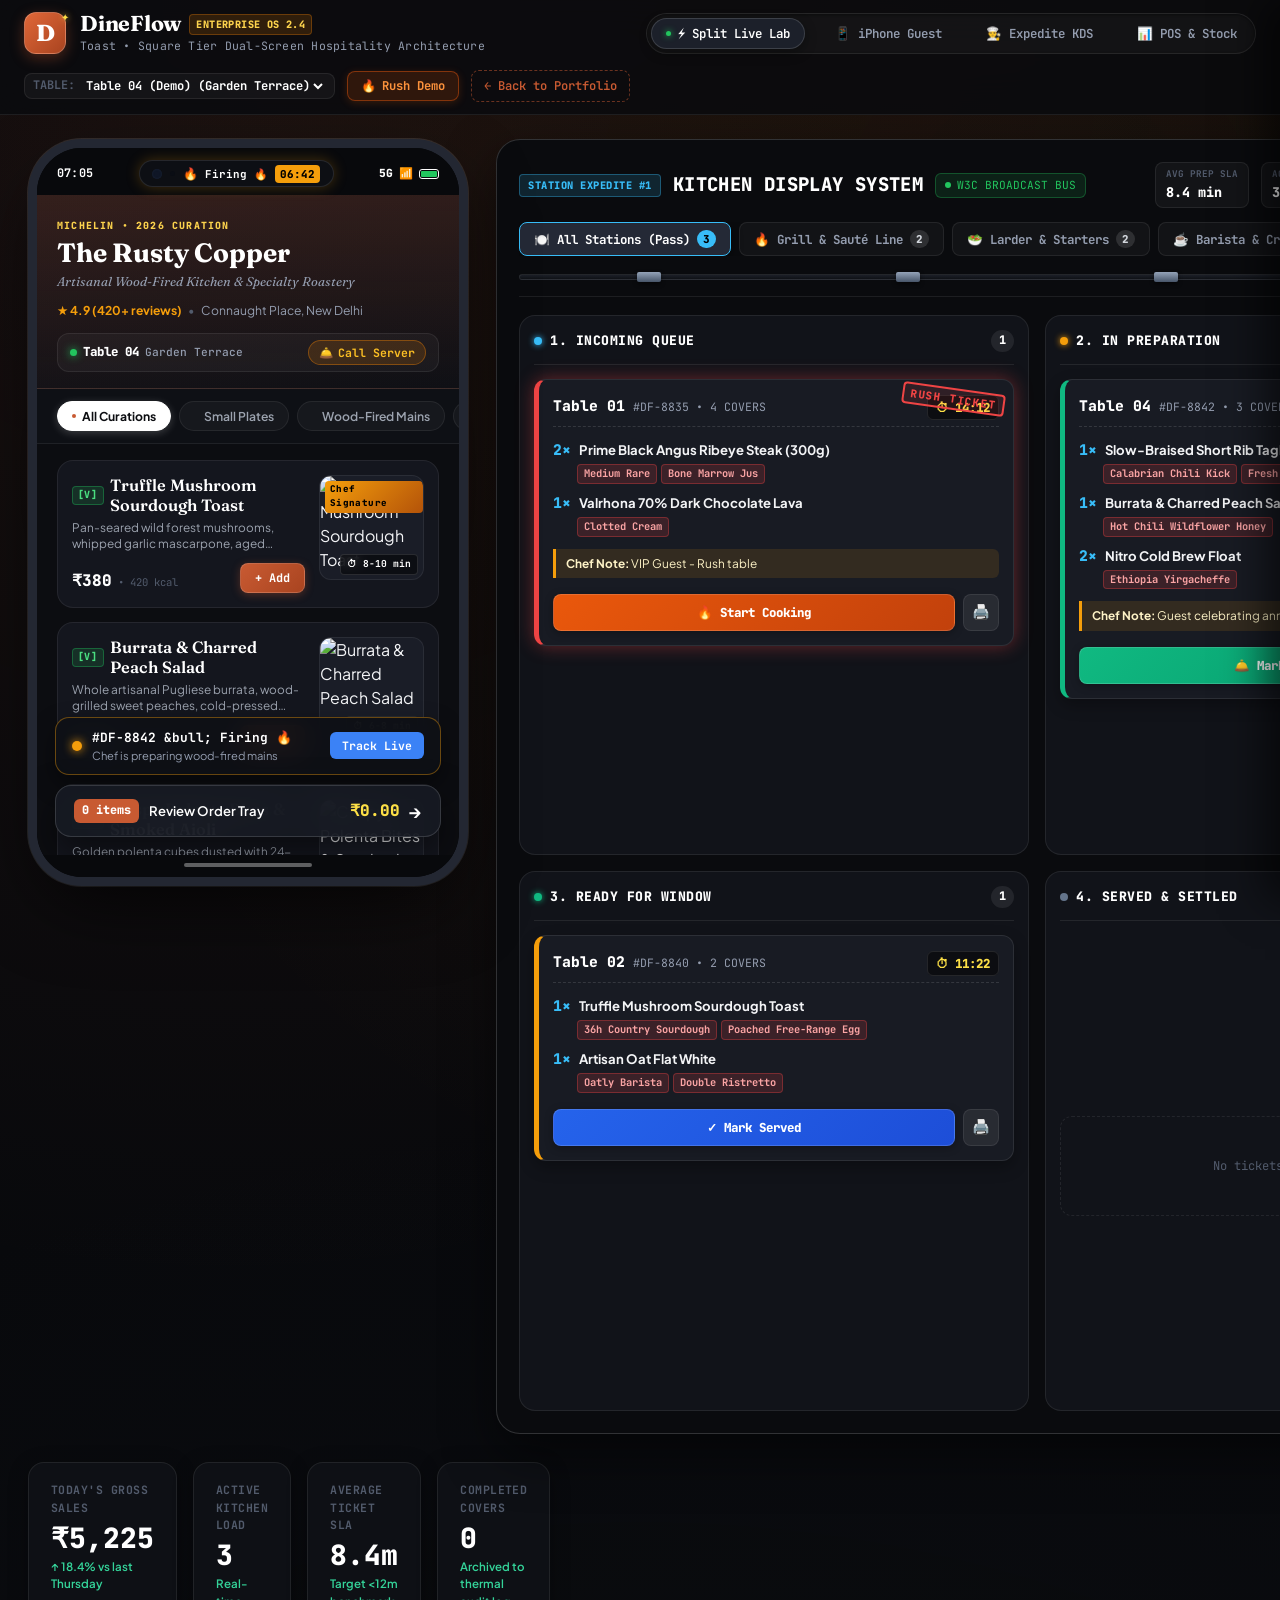
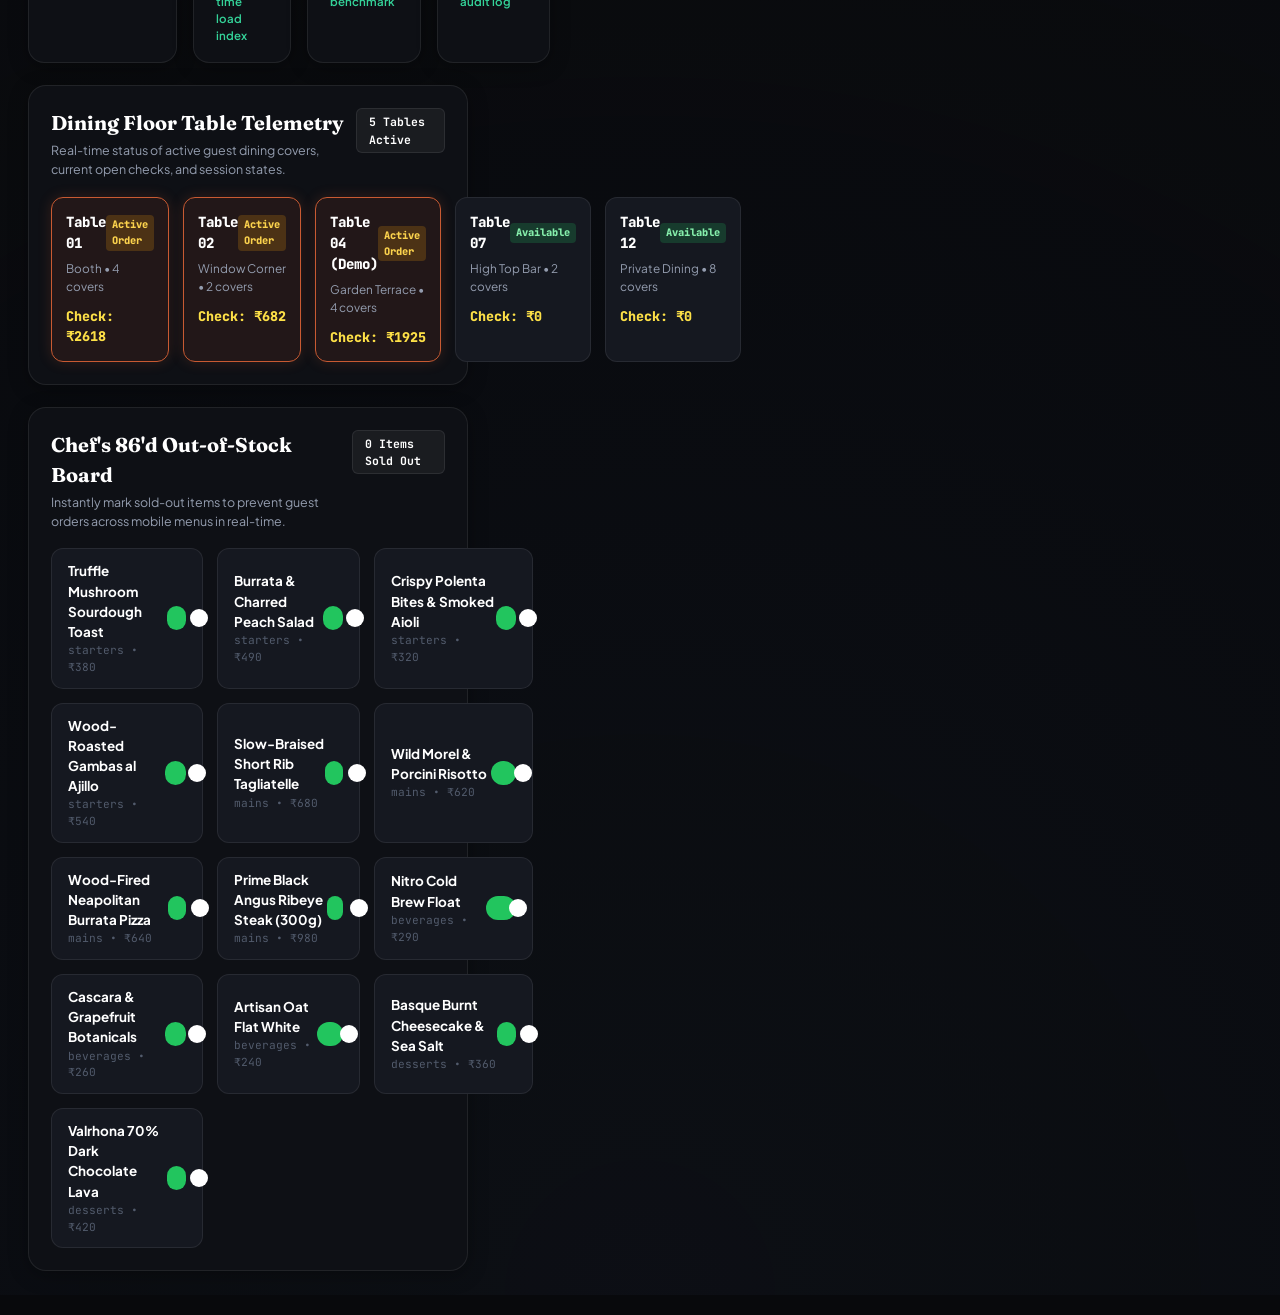
==== commit 35ed9a4c: "feat(dineflow): sync bespoke industrial luxury redesign with iPhone 16 Pro chassis, dynamic island, " ====
--- a/dineflow/index.html
+++ b/dineflow/index.html
@@ -3,230 +3,277 @@
 <head>
   <meta charset="UTF-8" />
   <meta name="viewport" content="width=device-width, initial-scale=1.0" />
-  <title>DineFlow — Real-Time QR Table Ordering &amp; Kitchen Display System (KDS)</title>
+  <title>DineFlow — Enterprise Hospitality OS &amp; Real-Time Multi-Station KDS</title>
   
-  <!-- Typography (Plus Jakarta Sans, Fraunces Serif, JetBrains Mono) -->
+  <!-- Typography (Fraunces Luxury Serif, Plus Jakarta Sans, JetBrains Mono) -->
   <link rel="preconnect" href="https://fonts.googleapis.com" />
   <link rel="preconnect" href="https://fonts.gstatic.com" crossorigin />
-  <link href="https://fonts.googleapis.com/css2?family=Fraunces:opsz,wght@9..144,600;700;800&family=JetBrains+Mono:wght@400;500;600;700;800&family=Plus+Jakarta+Sans:wght@400;500;600;700;800&display=swap" rel="stylesheet" />
+  <link href="https://fonts.googleapis.com/css2?family=Fraunces:ital,opsz,wght@0,9..144,500;0,9..144,600;0,9..144,700;0,9..144,800;1,9..144,500;1,9..144,600&family=JetBrains+Mono:wght@400;500;600;700;800&family=Plus+Jakarta+Sans:wght@400;500;600;700;800&display=swap" rel="stylesheet" />
   
   <link rel="stylesheet" href="style.css" />
   <link rel="icon" href="data:image/svg+xml,<svg xmlns=%22http://www.w3.org/2000/svg%22 viewBox=%220 0 100 100%22><text y=%22.9em%22 font-size=%2290%22>🍽️</text></svg>">
 </head>
-<body>
+<body class="df-studio-body">
 
   <!-- =========================================================================
-       TOP GLOBAL NAVIGATION & MODE SWITCHER
+       TOP GLOBAL NAVIGATION & STUDIO CONTROLLER
        ========================================================================= -->
-  <header class="df-navbar">
+  <header class="df-studio-navbar">
     <div class="df-nav-inner">
+      
+      <!-- Brand & Telemetry Pulse -->
       <div class="df-brand-group">
-        <div class="df-logo-mark">D</div>
-        <div>
-          <h1 class="df-brand-title">DineFlow</h1>
-          <span class="df-brand-sub">Hospitality OS &bull; Multi-Station KDS</span>
-        </div>
-      </div>
-
-      <!-- Viewport Switcher Controls -->
+        <div class="df-logo-mark">
+          <span class="logo-letter">D</span>
+          <span class="logo-spark">✦</span>
+        </div>
+        <div class="brand-text-wrap">
+          <div class="brand-title-row">
+            <h1 class="df-brand-title">DineFlow</h1>
+            <span class="df-os-badge">ENTERPRISE OS 2.4</span>
+          </div>
+          <span class="df-brand-sub">Toast &bull; Square Tier Dual-Screen Hospitality Architecture</span>
+        </div>
+      </div>
+
+      <!-- Viewport Segmented Mode Controller -->
       <nav class="df-view-switcher" aria-label="Application Viewport Mode">
-        <button class="view-btn active" data-view="split" title="Side-by-side interactive testing">
-          <span>⚡</span> Split Live Lab
+        <button class="view-btn active" data-view="split" title="Side-by-side interactive laboratory">
+          <span class="btn-indicator-dot"></span>
+          <span>⚡ Split Live Lab</span>
         </button>
         <button class="view-btn" data-view="customer" title="Customer mobile table ordering experience">
-          <span>📱</span> Guest Mobile
-        </button>
-        <button class="view-btn" data-view="kds" title="Chef kitchen display terminal">
-          <span>👨‍🍳</span> Kitchen KDS
-        </button>
-        <button class="view-btn" data-view="stats" title="POS telemetry &amp; 86'd stock controls">
-          <span>📊</span> POS &amp; Stock
+          <span class="btn-indicator-dot"></span>
+          <span>📱 iPhone Guest</span>
+        </button>
+        <button class="view-btn" data-view="kds" title="Chef commercial kitchen display terminal">
+          <span class="btn-indicator-dot"></span>
+          <span>👨‍🍳 Expedite KDS</span>
+        </button>
+        <button class="view-btn" data-view="stats" title="POS revenue &amp; 86'd stock controls">
+          <span class="btn-indicator-dot"></span>
+          <span>📊 POS &amp; Stock</span>
         </button>
       </nav>
 
-      <!-- Context Actions & Return link -->
+      <!-- Context Actions & Studio Triggers -->
       <div class="df-nav-actions">
         <div class="df-table-selector-wrap">
-          <label for="tableSelect">Table:</label>
+          <span class="table-lbl">TABLE:</span>
           <select id="tableSelect" class="df-select-table"></select>
         </div>
+        <button class="btn-rush-hour" id="btnSimulateRush" title="Simulate real-time dinner rush by firing 2 live tickets to KDS">
+          <span>🔥</span> Rush Demo
+        </button>
         <a href="../" class="btn-portfolio-return">← Back to Portfolio</a>
       </div>
+
     </div>
   </header>
 
   <!-- =========================================================================
-       MAIN DINEFLOW APP CONTAINER
+       MAIN DINEFLOW WORKSPACE
        ========================================================================= -->
   <main class="dineflow-app mode-split" id="dineflowApp">
     <div class="df-workspace">
 
       <!-- ---------------------------------------------------------------------
-           CUSTOMER DINING VIEWPORT (Realistic iPhone Chassis)
+           CUSTOMER DINING VIEWPORT (Precision iPhone 16 Pro Max Chassis)
            --------------------------------------------------------------------- -->
       <section class="df-customer-section" aria-label="Guest Table Ordering">
-        <div class="iphone-device-frame">
+        
+        <div class="device-ambient-glow"></div>
+
+        <div class="iphone-pro-frame">
           
-          <!-- Outer Chassis Border & Dynamic Island -->
-          <div class="iphone-top-bezel">
+          <!-- Outer Titanium Rim & Antenna Lines -->
+          <div class="iphone-antenna top-left"></div>
+          <div class="iphone-antenna top-right"></div>
+          <div class="iphone-antenna bottom-left"></div>
+          <div class="iphone-antenna bottom-right"></div>
+
+          <!-- Glass Screen Bezel Container -->
+          <div class="iphone-screen-chassis">
+            
+            <!-- Dynamic Island & Apple Status Bar -->
             <div class="phone-status-bar">
-              <span class="status-time" id="deviceClock">13:35</span>
-              <div class="dynamic-island" id="dynamicIsland">
+              <span class="status-clock" id="deviceClock">13:35</span>
+              
+              <!-- Interactive Dynamic Island Pill -->
+              <div class="dynamic-island" id="dynamicIsland" title="Interactive Dynamic Island">
                 <div class="island-camera-lens"></div>
                 <div class="island-sensor-dot"></div>
-                <div class="island-active-pill" id="islandPill" style="display: none;">
-                  <span class="island-wave"></span>
-                  <span class="island-text">Cooking</span>
+                <div class="island-expanded-state" id="islandExpanded" style="display: none;">
+                  <span class="island-flame">🔥</span>
+                  <span class="island-title" id="islandStatusText">Kitchen Firing</span>
+                  <span class="island-pill-timer" id="islandTimer">04:12</span>
                 </div>
               </div>
+
               <div class="status-icons">
                 <span class="status-net">5G</span>
                 <span class="status-wifi">📶</span>
                 <span class="status-battery"><span class="battery-fill"></span></span>
               </div>
             </div>
-          </div>
-
-          <!-- Phone Inner Screen Viewport -->
-          <div class="phone-screen-content" id="phoneScreen">
-            
-            <!-- Restaurant Branding & Table Call Bar -->
-            <div class="restaurant-hero-banner">
-              <div class="hero-top-row">
-                <div>
+
+            <!-- Scrollable Mobile Dining Viewport -->
+            <div class="phone-scroll-canvas" id="phoneScreen">
+              
+              <!-- Restaurant Editorial Cover Header -->
+              <div class="restaurant-hero-banner">
+                <div class="hero-cover-overlay"></div>
+                <div class="hero-content">
+                  <div class="hero-crest">MICHELIN &bull; 2026 CURATION</div>
                   <h2 class="hero-restaurant-title">The Rusty Copper</h2>
-                  <div class="hero-restaurant-meta">
+                  <p class="hero-restaurant-tagline">Artisanal Wood-Fired Kitchen &amp; Specialty Roastery</p>
+                  
+                  <div class="hero-meta-strip">
                     <span class="meta-rating">★ 4.9 (420+ reviews)</span>
                     <span class="meta-sep">&bull;</span>
                     <span>Connaught Place, New Delhi</span>
                   </div>
+
+                  <!-- Table Status & Action Pills -->
+                  <div class="table-action-strip">
+                    <div class="table-tag-active">
+                      <span class="table-dot"></span>
+                      <span id="currentTableBadge">Table 04</span>
+                      <span class="tag-sub">Garden Terrace</span>
+                    </div>
+                    <div class="quick-call-actions">
+                      <button class="btn-call-waiter" id="btnOpenWaiterCall" title="Call floor staff to table">
+                        <span>🛎️</span> Call Server
+                      </button>
+                    </div>
+                  </div>
                 </div>
               </div>
 
-              <!-- Table Quick Action Strip -->
-              <div class="table-action-strip">
-                <div class="table-tag-active">
-                  <span class="table-dot"></span>
-                  <span id="currentTableBadge">Table 04</span>
-                  <span class="tag-status">Active Session</span>
+              <!-- Curated Category Rail -->
+              <div class="category-pills-row" role="tablist">
+                <button class="cat-pill active" data-category="all">
+                  <span class="cat-dot"></span> All Curations
+                </button>
+                <button class="cat-pill" data-category="starters">
+                  <span class="cat-dot"></span> Small Plates
+                </button>
+                <button class="cat-pill" data-category="mains">
+                  <span class="cat-dot"></span> Wood-Fired Mains
+                </button>
+                <button class="cat-pill" data-category="beverages">
+                  <span class="cat-dot"></span> Specialty Coffee
+                </button>
+                <button class="cat-pill" data-category="desserts">
+                  <span class="cat-dot"></span> Pastry Counter
+                </button>
+              </div>
+
+              <!-- Menu Items Editorial Grid -->
+              <div class="menu-grid-container" id="menuGrid"></div>
+
+              <!-- Floating Bottom Order Bar -->
+              <div class="customer-tray-bar" id="customerTrayBar" role="button" aria-label="View order tray">
+                <div class="tray-left">
+                  <span class="tray-badge" id="trayItemCount">0 items</span>
+                  <span class="tray-hint">Review Order Tray</span>
                 </div>
-                <button class="btn-call-waiter" id="btnOpenWaiterCall" title="Call server for table assistance">
-                  <span>🛎️</span> Call Waiter
-                </button>
-              </div>
-            </div>
-
-            <!-- Category Filter Pills -->
-            <div class="category-pills-row" role="tablist">
-              <button class="cat-pill active" data-category="all">All Curations</button>
-              <button class="cat-pill" data-category="starters">Small Plates</button>
-              <button class="cat-pill" data-category="mains">Wood-Fired Mains</button>
-              <button class="cat-pill" data-category="beverages">Specialty Coffee</button>
-              <button class="cat-pill" data-category="desserts">Pastry Counter</button>
-            </div>
-
-            <!-- Menu Cards Grid -->
-            <div class="menu-grid-container" id="menuGrid"></div>
-
-            <!-- Floating Order Tray Bar -->
-            <div class="customer-tray-bar" id="customerTrayBar" role="button" aria-label="View current order tray">
-              <div class="tray-left">
-                <span class="tray-badge" id="trayItemCount">0 items</span>
-                <span class="tray-hint">View Order Tray</span>
-              </div>
-              <div class="tray-right">
-                <span class="tray-total" id="trayTotalAmount">₹0.00</span>
-                <span class="tray-arrow">→</span>
-              </div>
-            </div>
-
-            <!-- Active Order Status Floating Pill (If order active) -->
-            <div class="active-order-pill-banner" id="activeOrderPillBanner" style="display: none;">
-              <div class="aop-left">
-                <span class="aop-pulse"></span>
-                <div class="aop-info">
-                  <strong id="aopTitle">Order #DF-8842 Cooking</strong>
-                  <span id="aopSubtitle">Chef is preparing your meal</span>
+                <div class="tray-right">
+                  <span class="tray-total" id="trayTotalAmount">₹0.00</span>
+                  <span class="tray-arrow">→</span>
                 </div>
               </div>
-              <button class="aop-btn-track" id="btnTrackActiveOrder">Track Live</button>
-            </div>
-
-          </div>
-
-          <!-- Bottom Home Indicator Bar -->
-          <div class="iphone-bottom-bezel">
-            <div class="phone-home-indicator"></div>
-          </div>
-
+
+              <!-- Active Live Order Floating Island Banner -->
+              <div class="active-order-pill-banner" id="activeOrderPillBanner" style="display: none;">
+                <div class="aop-left">
+                  <span class="aop-pulse"></span>
+                  <div class="aop-info">
+                    <strong id="aopTitle">Order #DF-8842 Firing</strong>
+                    <span id="aopSubtitle">Chef preparing wood-fired mains</span>
+                  </div>
+                </div>
+                <button class="aop-btn-track" id="btnTrackActiveOrder">Track Live</button>
+              </div>
+
+            </div>
+
+            <!-- Apple Home Indicator Swipe Bar -->
+            <div class="phone-home-strip">
+              <div class="phone-home-indicator"></div>
+            </div>
+
+          </div>
         </div>
       </section>
 
       <!-- ---------------------------------------------------------------------
-           KITCHEN DISPLAY SYSTEM (KDS)
+           KITCHEN DISPLAY SYSTEM (Commercial Stainless Steel Ticket Rail)
            --------------------------------------------------------------------- -->
-      <section class="df-kds-section" aria-label="Kitchen Display System">
+      <section class="df-kds-section" aria-label="Commercial Kitchen Display System">
         
-        <!-- Waiter Service Alert Toast Banner -->
+        <!-- Waiter Service Request Audio/Visual Alert Banner -->
         <div class="kds-service-alert-banner" id="kdsServiceAlertBanner" style="display: none;">
           <div class="alert-content">
-            <span class="alert-bell-icon">🛎️</span>
+            <span class="alert-bell-anim">🛎️</span>
             <div>
-              <strong id="alertTableText">Table 04 requested: Extra Cutlery &amp; Napkins</strong>
-              <span class="alert-time" id="alertTimestamp">Just now</span>
+              <strong id="alertTableText">TABLE 04 REQUESTED: Extra Cutlery &amp; Napkins</strong>
+              <span class="alert-time" id="alertTimestamp">Service call received just now</span>
             </div>
           </div>
           <button class="btn-ack-service" id="btnAckService">✓ Acknowledge</button>
         </div>
 
-        <!-- Master KDS Header (Clean, Flex-Wrap Safe, Collision-Free) -->
-        <div class="kds-header">
+        <!-- Master Industrial Stainless Steel Rail Header -->
+        <div class="kds-rail-header">
           
-          <!-- Top Row: Brand & Hardware Audio Trigger -->
+          <!-- Top Row: Station Identity & Hardware Audio -->
           <div class="kds-header-top">
             <div class="kds-title-wrap">
-              <h2 class="kds-title">KDS &mdash; EXPEDITE TERMINAL</h2>
-              <div class="kds-live-indicator">
-                <span class="kds-live-dot"></span>
-                <span>LIVE BROADCAST BUS</span>
-              </div>
-            </div>
-
-            <div class="kds-tools-wrap">
-              <div class="kds-stat-pill">
-                <span class="kds-label">AVG PREP:</span>
-                <span class="kds-metric-val">8.4m</span>
-              </div>
-              <div class="kds-stat-pill">
-                <span class="kds-label">ACTIVE TICKETS:</span>
-                <span class="kds-metric-val" id="kdsActiveCount">0</span>
-              </div>
-              <button class="btn-test-bell" id="btnTestBell" title="Play synthesized 1.8kHz brass restaurant service bell">
-                <span>🔔</span> Test Bell Chime
+              <div class="kds-screen-badge">STATION EXPEDITE #1</div>
+              <h2 class="kds-title">KITCHEN DISPLAY SYSTEM</h2>
+              <div class="kds-bus-pill">
+                <span class="bus-dot"></span>
+                <span>W3C BROADCAST BUS</span>
+              </div>
+            </div>
+
+            <div class="kds-hardware-tools">
+              <div class="kds-stat-block">
+                <span class="stat-lbl">AVG PREP SLA</span>
+                <span class="stat-val">8.4 min</span>
+              </div>
+              <div class="kds-stat-block">
+                <span class="stat-lbl">ACTIVE TICKETS</span>
+                <span class="stat-val" id="kdsActiveCount">0</span>
+              </div>
+              <button class="btn-bell-chime" id="btnTestBell" title="Test synthesized 1.8kHz brass service bell audio">
+                <span class="bell-icon">🔔</span>
+                <span>Ring Service Bell</span>
               </button>
             </div>
           </div>
 
-          <!-- Bottom Row: Station Routing Filter Tabs -->
+          <!-- Bottom Row: Station Routing Segmented Control -->
           <div class="kds-stations-nav" role="tablist">
             <button class="station-tab-btn active" data-station="all">
               <span class="stn-icon">🍽️</span>
-              <span class="stn-name">All Stations</span>
+              <span class="stn-name">All Stations (Pass)</span>
               <span class="stn-badge" id="badgeStnAll">0</span>
             </button>
             <button class="station-tab-btn" data-station="grill">
               <span class="stn-icon">🔥</span>
-              <span class="stn-name">Grill &amp; Sauté</span>
+              <span class="stn-name">Grill &amp; Sauté Line</span>
               <span class="stn-badge" id="badgeStnGrill">0</span>
             </button>
             <button class="station-tab-btn" data-station="larder">
               <span class="stn-icon">🥗</span>
-              <span class="stn-name">Larder &amp; Cold</span>
+              <span class="stn-name">Larder &amp; Starters</span>
               <span class="stn-badge" id="badgeStnLarder">0</span>
             </button>
             <button class="station-tab-btn" data-station="barista">
               <span class="stn-icon">☕</span>
-              <span class="stn-name">Barista &amp; Bar</span>
+              <span class="stn-name">Barista &amp; Craft Bar</span>
               <span class="stn-badge" id="badgeStnBarista">0</span>
             </button>
             <button class="station-tab-btn" data-station="pastry">
@@ -236,28 +283,36 @@
             </button>
           </div>
 
-        </div>
-
-        <!-- Kanban Columns Board -->
+          <!-- Stainless Steel Simulated Ticket Rail Bar with Clips -->
+          <div class="ticket-rail-groove">
+            <span class="rail-clip"></span>
+            <span class="rail-clip"></span>
+            <span class="rail-clip"></span>
+            <span class="rail-clip"></span>
+          </div>
+
+        </div>
+
+        <!-- 4-Stage Kanban Ticket Rail Board -->
         <div class="kds-kanban-board">
           
           <!-- Column 1: Incoming -->
           <div class="kds-column col-incoming">
             <div class="kds-col-header">
               <div class="col-title-group">
-                <span class="col-status-dot dot-incoming"></span>
-                <span class="kds-col-title">1. Incoming</span>
+                <span class="col-dot dot-incoming"></span>
+                <span class="kds-col-title">1. Incoming Queue</span>
               </div>
               <span class="kds-col-count" id="countIncoming">0</span>
             </div>
             <div class="kds-col-tickets" id="kdsColIncoming"></div>
           </div>
 
-          <!-- Column 2: Cooking -->
+          <!-- Column 2: In Preparation -->
           <div class="kds-column col-cooking">
             <div class="kds-col-header">
               <div class="col-title-group">
-                <span class="col-status-dot dot-cooking"></span>
+                <span class="col-dot dot-cooking"></span>
                 <span class="kds-col-title">2. In Preparation</span>
               </div>
               <span class="kds-col-count" id="countCooking">0</span>
@@ -265,11 +320,11 @@
             <div class="kds-col-tickets" id="kdsColCooking"></div>
           </div>
 
-          <!-- Column 3: Ready -->
+          <!-- Column 3: Ready for Window -->
           <div class="kds-column col-ready">
             <div class="kds-col-header">
               <div class="col-title-group">
-                <span class="col-status-dot dot-ready"></span>
+                <span class="col-dot dot-ready"></span>
                 <span class="kds-col-title">3. Ready for Window</span>
               </div>
               <span class="kds-col-count" id="countReady">0</span>
@@ -277,11 +332,11 @@
             <div class="kds-col-tickets" id="kdsColReady"></div>
           </div>
 
-          <!-- Column 4: Served / History -->
+          <!-- Column 4: Served & Settled -->
           <div class="kds-column col-served">
             <div class="kds-col-header">
               <div class="col-title-group">
-                <span class="col-status-dot dot-served"></span>
+                <span class="col-dot dot-served"></span>
                 <span class="kds-col-title">4. Served &amp; Settled</span>
               </div>
               <span class="kds-col-count" id="countServed">0</span>
@@ -293,40 +348,40 @@
       </section>
 
       <!-- ---------------------------------------------------------------------
-           STATS & 86'D STOCK MANAGEMENT SECTION
+           STATS & POS TELEMETRY SECTION
            --------------------------------------------------------------------- -->
       <section class="df-stats-section" aria-label="POS Telemetry and Stock Control">
         
-        <!-- Top Metrics Row -->
+        <!-- Metrics Row -->
         <div class="stats-grid-row">
           <div class="stat-box">
-            <div class="stat-label">Today's Gross Sales</div>
+            <div class="stat-label">TODAY'S GROSS SALES</div>
             <div class="stat-number" id="statTotalRevenue">₹0</div>
             <div class="stat-sub">↑ 18.4% vs last Thursday</div>
           </div>
           <div class="stat-box">
-            <div class="stat-label">Active Kitchen Tickets</div>
+            <div class="stat-label">ACTIVE KITCHEN LOAD</div>
             <div class="stat-number" id="statActiveTickets">0</div>
             <div class="stat-sub">Real-time load index</div>
           </div>
           <div class="stat-box">
-            <div class="stat-label">Average Ticket Duration</div>
+            <div class="stat-label">AVERAGE TICKET SLA</div>
             <div class="stat-number" id="statAvgPrepTime">8.4m</div>
-            <div class="stat-sub">Within SLA benchmark (&lt;12m)</div>
+            <div class="stat-sub">Target &lt;12m benchmark</div>
           </div>
           <div class="stat-box">
-            <div class="stat-label">Total Completed Covers</div>
+            <div class="stat-label">COMPLETED COVERS</div>
             <div class="stat-number" id="statCompletedOrders">0</div>
             <div class="stat-sub">Archived to thermal audit log</div>
           </div>
         </div>
 
-        <!-- Table Floor Plan Status Grid -->
+        <!-- Floor Plan Status Grid -->
         <div class="floor-plan-card">
           <div class="card-header-row">
             <div>
               <h3 class="stock-card-title">Dining Floor Table Telemetry</h3>
-              <p class="stock-card-desc">Live status of active guest dining covers, current open checks, and session states.</p>
+              <p class="stock-card-desc">Real-time status of active guest dining covers, current open checks, and session states.</p>
             </div>
             <span class="floor-badge">5 Tables Active</span>
           </div>
@@ -337,7 +392,7 @@
         <div class="stock-manager-card">
           <div class="card-header-row">
             <div>
-              <h3 class="stock-card-title">Chef's 86'd Out-of-Stock Management</h3>
+              <h3 class="stock-card-title">Chef's 86'd Out-of-Stock Board</h3>
               <p class="stock-card-desc">Instantly mark sold-out items to prevent guest orders across mobile menus in real-time.</p>
             </div>
             <span class="stock-badge" id="stockSoldOutBadge">0 Items Sold Out</span>
@@ -351,10 +406,10 @@
   </main>
 
   <!-- =========================================================================
-       MODALS & DRAWERS
+       MODALS, DRAWERS & HARDWARE SIMULATORS
        ========================================================================= -->
 
-  <!-- 1. Dish Modifiers & Add-ons Customization Modal -->
+  <!-- 1. Dish Modifiers & Add-ons Bottom Sheet -->
   <div class="df-modal-overlay" id="modifierModal" role="dialog" aria-modal="true" aria-labelledby="modalItemTitle">
     <div class="modifier-modal-card">
       <div class="mod-header">
@@ -369,7 +424,7 @@
         <div id="modalModifiersBody"></div>
         <div class="mod-notes-wrap">
           <label for="modalChefNotes" class="mod-notes-label">Chef Notes &amp; Allergies</label>
-          <textarea id="modalChefNotes" class="mod-notes-input" rows="2" placeholder="e.g., Extra hot sauce, no onions, dressing on the side..."></textarea>
+          <textarea id="modalChefNotes" class="mod-notes-input" rows="2" placeholder="e.g., Dressing on the side, extra hot garnish, allergy note..."></textarea>
         </div>
       </div>
       <div class="mod-footer">
@@ -383,7 +438,7 @@
   <aside class="cart-drawer-panel" id="cartDrawer" role="dialog" aria-modal="true" aria-label="Current Order Tray">
     <div class="cart-drawer-head">
       <div class="drawer-title-group">
-        <h3 class="cart-drawer-title">Your Order Tray</h3>
+        <h3 class="cart-drawer-title">Order Tray</h3>
         <span class="drawer-table-tag" id="drawerTableTag">Table 04</span>
       </div>
       <button class="btn-close-drawer" id="btnCloseCartDrawer" aria-label="Close Order Tray">&times;</button>
@@ -397,8 +452,12 @@
         <span id="cartSubtotal">₹0.00</span>
       </div>
       <div class="cart-totals-row">
-        <span>Taxes (5% GST):</span>
-        <span id="cartTax">₹0.00</span>
+        <span>CGST (2.5%):</span>
+        <span id="cartCgst">₹0.00</span>
+      </div>
+      <div class="cart-totals-row">
+        <span>SGST (2.5%):</span>
+        <span id="cartSgst">₹0.00</span>
       </div>
       <div class="cart-totals-row">
         <span>Service Charge (5%):</span>
@@ -416,18 +475,18 @@
     </div>
   </aside>
 
-  <!-- 3. Waiter Service Request Modal -->
+  <!-- 3. Table Waiter Service Request Modal -->
   <div class="df-modal-overlay" id="waiterCallModal" role="dialog" aria-modal="true">
     <div class="waiter-call-card">
       <div class="wc-header">
         <div class="wc-icon">🛎️</div>
         <div>
-          <h3 class="wc-title">Call Table Waiter</h3>
+          <h3 class="wc-title">Call Table Server</h3>
           <p class="wc-sub">Table 04 &bull; Garden Terrace</p>
         </div>
         <button class="btn-close-modal" id="btnCloseWaiterModal">&times;</button>
       </div>
-      <p class="wc-prompt">Select what you need and our floor staff will assist right away:</p>
+      <p class="wc-prompt">Select what you need and our floor team will assist immediately:</p>
       
       <div class="wc-options-grid">
         <button class="wc-option-btn" data-reason="Water Refill">
@@ -436,23 +495,23 @@
         </button>
         <button class="wc-option-btn" data-reason="Extra Cutlery &amp; Napkins">
           <span class="wc-opt-emoji">🍴</span>
-          <span class="wc-opt-text">Extra Cutlery &amp; Napkins</span>
+          <span class="wc-opt-text">Extra Cutlery</span>
         </button>
         <button class="wc-option-btn" data-reason="Clear / Clean Table">
           <span class="wc-opt-emoji">🧹</span>
-          <span class="wc-opt-text">Clear / Clean Table</span>
-        </button>
-        <button class="wc-option-btn" data-reason="Assistance with Menu">
+          <span class="wc-opt-text">Clear Plates</span>
+        </button>
+        <button class="wc-option-btn" data-reason="Menu Recommendations">
           <span class="wc-opt-emoji">📖</span>
-          <span class="wc-opt-text">Menu Recommendations</span>
-        </button>
-        <button class="wc-option-btn" data-reason="Talk to Server">
+          <span class="wc-opt-text">Chef Specials</span>
+        </button>
+        <button class="wc-option-btn" data-reason="Talk to Floor Server">
           <span class="wc-opt-emoji">🙋‍♂️</span>
           <span class="wc-opt-text">Talk to Server</span>
         </button>
-        <button class="wc-option-btn" data-reason="Request Physical Bill">
+        <button class="wc-option-btn" data-reason="Physical Bill Request">
           <span class="wc-opt-emoji">🧾</span>
-          <span class="wc-opt-text">Request Physical Bill</span>
+          <span class="wc-opt-text">Paper Check</span>
         </button>
       </div>
 
@@ -462,13 +521,13 @@
     </div>
   </div>
 
-  <!-- 4. Interactive POS Payment Simulation Gateway Modal (UPI / Card) -->
+  <!-- 4. Interactive POS Payment Simulation Gateway Modal (UPI Laser Scan & Card) -->
   <div class="df-modal-overlay" id="paymentModal" role="dialog" aria-modal="true">
     <div class="payment-modal-card">
       <div class="pm-head">
         <div class="pm-brand">
           <span class="pm-lock">🔒</span>
-          <strong>DineFlow Secure Checkout</strong>
+          <strong>DineFlow Secure Checkout Gateway</strong>
         </div>
         <button class="btn-close-modal" id="btnClosePaymentModal">&times;</button>
       </div>
@@ -476,9 +535,9 @@
       <!-- Payment Steps Wrapper -->
       <div id="paymentContentStep">
         
-        <!-- Total to Pay Badge -->
+        <!-- Total Due Badge -->
         <div class="pm-amount-strip">
-          <span class="pm-amt-label">Total Due (Table 04):</span>
+          <span class="pm-amt-label">Total Amount Due (Table 04):</span>
           <span class="pm-amt-val" id="pmAmountValue">₹0.00</span>
         </div>
 
@@ -492,59 +551,64 @@
           </button>
         </div>
 
-        <!-- UPI Tab View -->
+        <!-- UPI Tab View with Laser Scanning Animation -->
         <div class="pm-tab-pane active" id="paneUpi">
           <div class="upi-qr-box">
-            <!-- Simulated High Quality SVG QR Code -->
-            <svg class="upi-qr-svg" viewBox="0 0 160 160" width="160" height="160">
-              <rect width="160" height="160" fill="#ffffff" rx="8"/>
-              <!-- Position markers -->
-              <rect x="15" y="15" width="40" height="40" fill="#181A1D" rx="4"/>
-              <rect x="23" y="23" width="24" height="24" fill="#ffffff" rx="2"/>
-              <rect x="29" y="29" width="12" height="12" fill="#181A1D" rx="1"/>
-              
-              <rect x="105" y="15" width="40" height="40" fill="#181A1D" rx="4"/>
-              <rect x="113" y="23" width="24" height="24" fill="#ffffff" rx="2"/>
-              <rect x="119" y="29" width="12" height="12" fill="#181A1D" rx="1"/>
-              
-              <rect x="15" y="105" width="40" height="40" fill="#181A1D" rx="4"/>
-              <rect x="23" y="113" width="24" height="24" fill="#ffffff" rx="2"/>
-              <rect x="29" y="119" width="12" height="12" fill="#181A1D" rx="1"/>
-              
-              <!-- Data patterns -->
-              <rect x="65" y="15" width="8" height="8" fill="#181A1D"/>
-              <rect x="80" y="15" width="12" height="8" fill="#181A1D"/>
-              <rect x="65" y="30" width="18" height="8" fill="#181A1D"/>
-              <rect x="65" y="45" width="8" height="18" fill="#181A1D"/>
-              <rect x="80" y="45" width="12" height="8" fill="#181A1D"/>
-              <rect x="15" y="65" width="20" height="8" fill="#181A1D"/>
-              <rect x="45" y="65" width="28" height="8" fill="#181A1D"/>
-              <rect x="80" y="65" width="15" height="8" fill="#181A1D"/>
-              <rect x="105" y="65" width="18" height="8" fill="#181A1D"/>
-              <rect x="130" y="65" width="15" height="8" fill="#181A1D"/>
-              <rect x="25" y="80" width="10" height="15" fill="#181A1D"/>
-              <rect x="45" y="80" width="20" height="8" fill="#181A1D"/>
-              <rect x="75" y="80" width="25" height="8" fill="#181A1D"/>
-              <rect x="110" y="80" width="35" height="8" fill="#181A1D"/>
-              <rect x="65" y="98" width="10" height="20" fill="#181A1D"/>
-              <rect x="85" y="98" width="12" height="10" fill="#181A1D"/>
-              <rect x="105" y="98" width="20" height="8" fill="#181A1D"/>
-              <rect x="135" y="98" width="10" height="25" fill="#181A1D"/>
-              <rect x="65" y="125" width="28" height="8" fill="#181A1D"/>
-              <rect x="100" y="115" width="12" height="15" fill="#181A1D"/>
-              <rect x="120" y="130" width="25" height="8" fill="#181A1D"/>
-              <rect x="65" y="140" width="15" height="8" fill="#181A1D"/>
-              <rect x="90" y="140" width="25" height="8" fill="#181A1D"/>
-            </svg>
+            <div class="qr-laser-wrapper">
+              <div class="qr-laser-line"></div>
+              <!-- High-Contrast Precision SVG QR Code -->
+              <svg class="upi-qr-svg" viewBox="0 0 160 160" width="160" height="160">
+                <rect width="160" height="160" fill="#ffffff" rx="10"/>
+                <!-- Corner finder markers -->
+                <rect x="15" y="15" width="38" height="38" fill="#181A1D" rx="4"/>
+                <rect x="22" y="22" width="24" height="24" fill="#ffffff" rx="2"/>
+                <rect x="28" y="28" width="12" height="12" fill="#181A1D" rx="1"/>
+                
+                <rect x="107" y="15" width="38" height="38" fill="#181A1D" rx="4"/>
+                <rect x="114" y="22" width="24" height="24" fill="#ffffff" rx="2"/>
+                <rect x="120" y="28" width="12" height="12" fill="#181A1D" rx="1"/>
+                
+                <rect x="15" y="107" width="38" height="38" fill="#181A1D" rx="4"/>
+                <rect x="22" y="114" width="24" height="24" fill="#ffffff" rx="2"/>
+                <rect x="28" y="120" width="12" height="12" fill="#181A1D" rx="1"/>
+                
+                <!-- Data cells -->
+                <rect x="65" y="15" width="8" height="8" fill="#181A1D"/>
+                <rect x="80" y="15" width="12" height="8" fill="#181A1D"/>
+                <rect x="65" y="30" width="18" height="8" fill="#181A1D"/>
+                <rect x="65" y="45" width="8" height="18" fill="#181A1D"/>
+                <rect x="80" y="45" width="14" height="8" fill="#181A1D"/>
+                <rect x="15" y="65" width="22" height="8" fill="#181A1D"/>
+                <rect x="45" y="65" width="28" height="8" fill="#181A1D"/>
+                <rect x="80" y="65" width="16" height="8" fill="#181A1D"/>
+                <rect x="105" y="65" width="20" height="8" fill="#181A1D"/>
+                <rect x="132" y="65" width="14" height="8" fill="#181A1D"/>
+                <rect x="25" y="80" width="10" height="16" fill="#181A1D"/>
+                <rect x="45" y="80" width="22" height="8" fill="#181A1D"/>
+                <rect x="75" y="80" width="25" height="8" fill="#181A1D"/>
+                <rect x="110" y="80" width="35" height="8" fill="#181A1D"/>
+                <rect x="65" y="98" width="10" height="22" fill="#181A1D"/>
+                <rect x="85" y="98" width="12" height="10" fill="#181A1D"/>
+                <rect x="105" y="98" width="22" height="8" fill="#181A1D"/>
+                <rect x="135" y="98" width="10" height="25" fill="#181A1D"/>
+                <rect x="65" y="125" width="28" height="8" fill="#181A1D"/>
+                <rect x="100" y="115" width="14" height="15" fill="#181A1D"/>
+                <rect x="122" y="130" width="24" height="8" fill="#181A1D"/>
+                <rect x="65" y="140" width="16" height="8" fill="#181A1D"/>
+                <rect x="90" y="140" width="26" height="8" fill="#181A1D"/>
+              </svg>
+            </div>
+            
             <div class="upi-apps-row">
               <span class="upi-tag">GPay</span>
               <span class="upi-tag">PhonePe</span>
               <span class="upi-tag">Paytm</span>
-              <span class="upi-tag">BHIM UPI</span>
-            </div>
-            <p class="upi-hint">Scan with any UPI app on your phone, or tap below to simulate instant payment approval:</p>
+              <span class="upi-tag">BHIM</span>
+              <span class="upi-tag">Apple Pay</span>
+            </div>
+            <p class="upi-hint">Scan with any camera app, or trigger simulated bank approval below:</p>
             <button class="btn-simulate-pay" id="btnSimulateUpiPay">
-              <span>⚡</span> Simulate UPI Payment Approval
+              <span>⚡</span> Simulate Instant UPI Payment Approval
             </button>
           </div>
         </div>
@@ -555,9 +619,9 @@
             <div class="smart-card-mockup">
               <div class="card-chip"></div>
               <div class="card-contactless">📶</div>
-              <div class="card-number">•••• •••• •••• 4288</div>
+              <div class="card-number">&bull;&bull;&bull;&bull; &bull;&bull;&bull;&bull; &bull;&bull;&bull;&bull; 4288</div>
               <div class="card-meta-row">
-                <span>VALUED GUEST</span>
+                <span>VALUED DINING GUEST</span>
                 <span>08/29</span>
               </div>
             </div>
@@ -569,11 +633,11 @@
 
       </div>
 
-      <!-- Payment Processing Spinner View -->
+      <!-- Payment Processing Step -->
       <div id="paymentProcessingStep" style="display: none;" class="pm-step-center">
         <div class="pm-spinner"></div>
-        <h4 class="pm-status-title">Contacting Bank Gateway...</h4>
-        <p class="pm-status-sub">Verifying cryptographic settlement token</p>
+        <h4 class="pm-status-title">Authorizing with Gateway...</h4>
+        <p class="pm-status-sub">Connecting to banking payment switch</p>
       </div>
 
       <!-- Payment Success Animated Checkmark View -->
@@ -585,7 +649,7 @@
           </svg>
         </div>
         <h3 class="pm-success-title">Payment Approved!</h3>
-        <p class="pm-success-sub" id="pmSuccessText">₹0.00 successfully settled via UPI</p>
+        <p class="pm-success-sub" id="pmSuccessText">₹0.00 settled successfully</p>
         <span class="pm-ref-badge" id="pmRefBadge">TXN-UPI-88429184</span>
         <button class="btn-view-thermal-done" id="btnViewReceiptAfterPay">🖨️ View &amp; Print Thermal Tax Invoice</button>
       </div>
@@ -602,9 +666,8 @@
         <span id="trackerOrderId">#DF-8842</span>
       </div>
       <h3 class="tracker-status-title" id="trackerStatusTitle">Order Received</h3>
-      <p class="tracker-status-desc" id="trackerStatusDesc">Your order has been sent to the Kitchen Display System.</p>
-
-      <!-- Stepper Progress -->
+      <p class="tracker-status-desc" id="trackerStatusDesc">Your ticket has landed on the kitchen display system.</p>
+
       <div class="tracker-stepper">
         <div class="tracker-step active" id="stepReceived">
           <div class="step-circle">1</div>
@@ -631,10 +694,16 @@
     </div>
   </div>
 
-  <!-- 6. Thermal Receipt Modal (80mm Dot-Matrix Print Preview) -->
+  <!-- 6. Thermal Receipt Modal with Animated POS Printer Slot -->
   <div class="df-modal-overlay" id="thermalReceiptModal" role="dialog" aria-modal="true">
     <div class="thermal-modal-card">
-      <div class="thermal-paper" id="receiptPaperContent"></div>
+      <!-- Simulated POS Printer Slot -->
+      <div class="pos-printer-chassis-top">
+        <div class="pos-feed-slot"></div>
+      </div>
+      <div class="thermal-paper-feed">
+        <div class="thermal-paper" id="receiptPaperContent"></div>
+      </div>
       <div class="thermal-action-bar">
         <button class="btn-thermal-print" id="btnPrintReceipt">🖨️ Print Receipt</button>
         <button class="btn-thermal-dismiss" id="btnDismissReceipt">Close</button>
--- a/dineflow/style.css
+++ b/dineflow/style.css
@@ -1,49 +1,48 @@
 /* ============================================================================
-   DINEFLOW HOSPITALITY OPERATING SYSTEM
-   Bespoke Artisanal Design System — Production POS & KDS Standard
+   DINEFLOW ENTERPRISE HOSPITALITY OPERATING SYSTEM (v2.4)
+   Industrial Luxury Design System — Bespoke Human Engineering
    ============================================================================ */
 
 :root {
-  /* Warm Artisanal Luxury Palette */
-  --df-bg: #F8F6F0;
-  --df-bg-alt: #EFECE4;
-  --df-surface: #FFFFFF;
-  --df-surface-trans: rgba(255, 255, 255, 0.85);
-  
-  --df-ink: #181A1D;
-  --df-ink-soft: #4B515D;
-  --df-ink-faint: #848B98;
-  
-  --df-terracotta: #C85A32;
-  --df-terracotta-dark: #A94420;
-  --df-terracotta-light: #FBF1EC;
-
-  --df-sage: #2E7D32;
-  --df-sage-light: #E8F5E9;
-  
-  --df-amber: #D97706;
-  --df-amber-light: #FEF3C7;
-  
-  --df-red: #DC2626;
-  --df-red-light: #FEE2E2;
-
-  --df-border: rgba(24, 26, 29, 0.10);
-  --df-border-strong: rgba(24, 26, 29, 0.18);
-  --df-shadow-soft: 0 4px 20px rgba(0, 0, 0, 0.05);
-  --df-shadow-elevated: 0 16px 36px rgba(24, 26, 29, 0.12);
-
-  /* KDS Chef Terminal Hardware Dark Mode */
-  --kds-bg: #0F1013;
-  --kds-surface: #181A1F;
-  --kds-surface-card: #20232A;
-  --kds-surface-light: #2A2D36;
-  --kds-border: rgba(255, 255, 255, 0.09);
-  --kds-border-active: rgba(59, 130, 246, 0.5);
-  --kds-ink: #F3F4F6;
-  --kds-ink-muted: #9CA3AF;
-
+  /* Studio Obsidian & Metal Ambiance */
+  --studio-bg: #08090C;
+  --studio-surface: #0E1015;
+  --studio-surface-elevated: #151820;
+  --studio-border: rgba(255, 255, 255, 0.08);
+  --studio-border-strong: rgba(255, 255, 255, 0.16);
+  --studio-text: #F3F4F6;
+  --studio-text-muted: #949DAF;
+  --studio-text-faint: #525B6C;
+
+  /* Artisanal Luxury Accents */
+  --copper: #C85A32;
+  --copper-light: #FBF1EC;
+  --copper-glow: rgba(200, 90, 50, 0.35);
+  --gold: #D97706;
+  --gold-glow: rgba(217, 119, 6, 0.35);
+  --emerald: #10B981;
+  --emerald-glow: rgba(16, 185, 129, 0.35);
+  --crimson: #EF4444;
+  --crimson-glow: rgba(239, 68, 68, 0.4);
+
+  /* Mobile Guest Viewport Palette */
+  --phone-bg: #0C0D11;
+  --phone-surface: #14161E;
+  --phone-card: #1A1D27;
+  --phone-border: rgba(255, 255, 255, 0.07);
+  --phone-text: #F8F9FA;
+  --phone-text-muted: #9CA3AF;
+
+  /* Industrial KDS Rail Palette */
+  --kds-bg: #0A0B0E;
+  --kds-rail: #1E222B;
+  --kds-column: #111319;
+  --kds-ticket-bg: #181B23;
+  --kds-ticket-border: rgba(255, 255, 255, 0.09);
+
+  /* Fonts */
+  --font-serif: 'Fraunces', Georgia, serif;
   --font-sans: 'Plus Jakarta Sans', -apple-system, BlinkMacSystemFont, 'Segoe UI', Roboto, sans-serif;
-  --font-serif: 'Fraunces', Georgia, serif;
   --font-mono: 'JetBrains Mono', SFMono-Regular, Consolas, monospace;
 }
 
@@ -53,174 +52,271 @@
   padding: 0;
 }
 
-body {
-  background: var(--df-bg);
-  color: var(--df-ink);
+body.df-studio-body {
+  background: var(--studio-bg);
+  color: var(--studio-text);
   font-family: var(--font-sans);
   line-height: 1.5;
   -webkit-font-smoothing: antialiased;
+  min-height: 100vh;
   overflow-x: hidden;
+  background-image: 
+    radial-gradient(circle at 18% 0%, rgba(200, 90, 50, 0.09) 0%, transparent 42%),
+    radial-gradient(circle at 82% 8%, rgba(217, 119, 6, 0.07) 0%, transparent 38%),
+    radial-gradient(circle at 50% 100%, rgba(30, 41, 59, 0.18) 0%, transparent 60%);
 }
 
 /* ============================================================================
-   TOP GLOBAL NAVIGATION & MODE SWITCHER
+   TOP STUDIO NAVBAR & CONTROL STRIP
    ============================================================================ */
-.df-navbar {
+.df-studio-navbar {
   position: sticky;
   top: 0;
   z-index: 100;
-  background: rgba(248, 246, 240, 0.94);
-  backdrop-filter: blur(14px);
-  -webkit-backdrop-filter: blur(14px);
-  border-bottom: 1px solid var(--df-border);
+  background: rgba(10, 11, 15, 0.85);
+  backdrop-filter: blur(20px);
+  -webkit-backdrop-filter: blur(20px);
+  border-bottom: 1px solid var(--studio-border);
   padding: 12px 24px;
 }
 
 .df-nav-inner {
-  max-width: 1520px;
+  max-width: 1640px;
   margin: 0 auto;
   display: flex;
   justify-content: space-between;
   align-items: center;
   flex-wrap: wrap;
+  gap: 16px;
+}
+
+.df-brand-group {
+  display: flex;
+  align-items: center;
   gap: 14px;
 }
 
-.df-brand-group {
-  display: flex;
-  align-items: center;
-  gap: 12px;
-}
-
 .df-logo-mark {
-  width: 40px;
-  height: 40px;
-  background: var(--df-terracotta);
-  color: #fff;
-  border-radius: 10px;
+  width: 42px;
+  height: 42px;
+  background: linear-gradient(135deg, #E06738 0%, #A94420 100%);
+  border: 1px solid rgba(255, 255, 255, 0.2);
+  border-radius: 12px;
   display: flex;
   align-items: center;
   justify-content: center;
+  position: relative;
+  box-shadow: 0 4px 14px var(--copper-glow);
+}
+
+.logo-letter {
   font-family: var(--font-serif);
-  font-weight: 800;
-  font-size: 1.35rem;
-  box-shadow: 0 4px 10px rgba(200, 90, 50, 0.35);
+  font-size: 1.45rem;
+  font-weight: 800;
+  color: #fff;
+}
+
+.logo-spark {
+  position: absolute;
+  top: -4px;
+  right: -4px;
+  font-size: 0.65rem;
+  color: #FDE047;
+  text-shadow: 0 0 6px rgba(253, 224, 71, 0.8);
+}
+
+.brand-text-wrap {
+  display: flex;
+  flex-direction: column;
+}
+
+.brand-title-row {
+  display: flex;
+  align-items: center;
+  gap: 8px;
 }
 
 .df-brand-title {
   font-family: var(--font-serif);
-  font-size: 1.3rem;
-  font-weight: 700;
-  color: var(--df-ink);
+  font-size: 1.35rem;
+  font-weight: 700;
+  color: #fff;
   letter-spacing: -0.01em;
+  line-height: 1.15;
+}
+
+.df-os-badge {
+  font-family: var(--font-mono);
+  font-size: 0.64rem;
+  font-weight: 800;
+  color: #FCD34D;
+  background: rgba(217, 119, 6, 0.18);
+  border: 1px solid rgba(217, 119, 6, 0.35);
+  padding: 2px 6px;
+  border-radius: 4px;
+  letter-spacing: 0.04em;
 }
 
 .df-brand-sub {
-  font-size: 0.74rem;
-  font-family: var(--font-mono);
-  color: var(--df-ink-faint);
-  display: block;
-  text-transform: uppercase;
-  letter-spacing: 0.05em;
-}
-
-/* View Switcher */
+  font-size: 0.72rem;
+  font-family: var(--font-mono);
+  color: var(--studio-text-muted);
+  letter-spacing: 0.02em;
+}
+
+/* Segmented View Switcher Controller */
 .df-view-switcher {
   display: flex;
-  background: rgba(0, 0, 0, 0.06);
+  background: rgba(255, 255, 255, 0.035);
+  border: 1px solid var(--studio-border);
   padding: 4px;
   border-radius: 999px;
   gap: 4px;
+  box-shadow: inset 0 1px 3px rgba(0, 0, 0, 0.4);
 }
 
 .view-btn {
   border: none;
   background: transparent;
-  color: var(--df-ink-soft);
-  font-family: var(--font-mono);
-  font-size: 0.8rem;
+  color: var(--studio-text-muted);
+  font-family: var(--font-mono);
+  font-size: 0.78rem;
   font-weight: 600;
-  padding: 6px 15px;
+  padding: 6px 14px;
   border-radius: 999px;
   cursor: pointer;
+  transition: all 0.2s cubic-bezier(0.16, 1, 0.3, 1);
+  display: flex;
+  align-items: center;
+  gap: 7px;
+  position: relative;
+}
+
+.btn-indicator-dot {
+  width: 5px;
+  height: 5px;
+  border-radius: 50%;
+  background: transparent;
+  transition: all 0.2s;
+}
+
+.view-btn:hover {
+  color: #fff;
+}
+
+.view-btn.active {
+  background: #1C202A;
+  color: #fff;
+  border: 1px solid rgba(255, 255, 255, 0.14);
+  box-shadow: 0 4px 12px rgba(0, 0, 0, 0.35);
+}
+
+.view-btn.active .btn-indicator-dot {
+  background: #22C55E;
+  box-shadow: 0 0 6px #22C55E;
+}
+
+/* Nav Actions */
+.df-nav-actions {
+  display: flex;
+  align-items: center;
+  gap: 12px;
+}
+
+.df-table-selector-wrap {
+  display: flex;
+  align-items: center;
+  gap: 7px;
+  font-family: var(--font-mono);
+  font-size: 0.74rem;
+  color: var(--studio-text-muted);
+  background: rgba(255, 255, 255, 0.04);
+  border: 1px solid var(--studio-border);
+  padding: 3px 8px;
+  border-radius: 8px;
+}
+
+.table-lbl {
+  font-weight: 700;
+  color: var(--studio-text-faint);
+}
+
+.df-select-table {
+  background: transparent;
+  border: none;
+  color: #fff;
+  font-family: var(--font-mono);
+  font-size: 0.76rem;
+  font-weight: 700;
+  cursor: pointer;
+  outline: none;
+}
+
+.df-select-table option {
+  background: #181A22;
+  color: #fff;
+}
+
+.btn-rush-hour {
+  background: rgba(234, 88, 12, 0.16);
+  border: 1px solid rgba(234, 88, 12, 0.45);
+  color: #FB923C;
+  font-family: var(--font-mono);
+  font-size: 0.76rem;
+  font-weight: 700;
+  padding: 6px 13px;
+  border-radius: 8px;
+  cursor: pointer;
+  display: flex;
+  align-items: center;
+  gap: 6px;
   transition: all 0.15s ease;
-  display: flex;
-  align-items: center;
-  gap: 6px;
-}
-
-.view-btn:hover {
-  color: var(--df-ink);
-}
-
-.view-btn.active {
-  background: var(--df-surface);
-  color: var(--df-ink);
-  box-shadow: 0 2px 8px rgba(0, 0, 0, 0.09);
-}
-
-.df-nav-actions {
-  display: flex;
-  align-items: center;
-  gap: 12px;
-}
-
-.df-table-selector-wrap {
-  display: flex;
-  align-items: center;
-  gap: 8px;
-  font-size: 0.84rem;
-  font-family: var(--font-mono);
-  color: var(--df-ink-soft);
-}
-
-.df-select-table {
-  padding: 6px 12px;
-  border-radius: 7px;
-  border: 1px solid var(--df-border-strong);
-  background: var(--df-surface);
-  font-family: var(--font-mono);
-  font-size: 0.82rem;
+  box-shadow: 0 2px 8px rgba(234, 88, 12, 0.2);
+}
+
+.btn-rush-hour:hover {
+  background: #EA580C;
+  color: #fff;
+  box-shadow: 0 0 14px rgba(234, 88, 12, 0.4);
+}
+
+.btn-portfolio-return {
+  font-family: var(--font-mono);
+  font-size: 0.76rem;
   font-weight: 600;
-  color: var(--df-ink);
-  cursor: pointer;
-}
-
-.btn-portfolio-return {
-  font-family: var(--font-mono);
-  font-size: 0.78rem;
-  font-weight: 600;
-  color: var(--df-terracotta);
+  color: var(--copper);
   text-decoration: none;
   padding: 6px 12px;
-  border: 1px dashed var(--df-terracotta);
-  border-radius: 7px;
+  border: 1px dashed rgba(200, 90, 50, 0.5);
+  border-radius: 8px;
   transition: all 0.15s ease;
 }
 
 .btn-portfolio-return:hover {
-  background: var(--df-terracotta-light);
+  background: rgba(200, 90, 50, 0.12);
+  color: #fff;
+  border-color: var(--copper);
 }
 
 /* ============================================================================
-   MAIN WORKSPACE & LAYOUT MODES
+   MAIN WORKSPACE & VIEWPORT MODES
    ============================================================================ */
 .dineflow-app {
   min-height: calc(100vh - 68px);
-  padding: 20px 24px;
-  max-width: 1540px;
+  padding: 24px 28px;
+  max-width: 1660px;
   margin: 0 auto;
 }
 
-/* Split-Screen Mode */
+/* Split-Screen Interactive Laboratory */
 .dineflow-app.mode-split .df-workspace {
   display: grid;
-  grid-template-columns: 430px 1fr;
-  gap: 24px;
+  grid-template-columns: 440px 1fr;
+  gap: 28px;
   align-items: start;
 }
 
-/* Fullscreen Customer View */
+/* Guest Focus Mode */
 .dineflow-app.mode-customer .df-workspace {
   display: block;
   max-width: 480px;
@@ -232,7 +328,7 @@
   display: none !important;
 }
 
-/* Fullscreen KDS View */
+/* KDS Expediter Focus Mode */
 .dineflow-app.mode-kds .df-workspace {
   display: block;
 }
@@ -242,7 +338,7 @@
   display: none !important;
 }
 
-/* Stats / POS View */
+/* Telemetry & POS Stock Mode */
 .dineflow-app.mode-stats .df-customer-section,
 .dineflow-app.mode-stats .df-kds-section {
   display: none !important;
@@ -253,89 +349,143 @@
 }
 
 /* ============================================================================
-   CUSTOMER DINING VIEWPORT — REALISTIC IPHONE CHASSIS
+   CUSTOMER DINING VIEWPORT — PRECISION IPHONE 16 PRO MAX CHASSIS
    ============================================================================ */
 .df-customer-section {
   position: relative;
 }
 
-.iphone-device-frame {
+.device-ambient-glow {
+  position: absolute;
+  top: 15%;
+  left: 10%;
+  right: 10%;
+  height: 60%;
+  background: radial-gradient(circle, rgba(200, 90, 50, 0.12) 0%, transparent 70%);
+  filter: blur(40px);
+  pointer-events: none;
+  z-index: 0;
+}
+
+.iphone-pro-frame {
+  position: relative;
+  z-index: 1;
   width: 100%;
-  max-width: 430px;
+  max-width: 440px;
   margin: 0 auto;
-  background: var(--df-surface);
-  border: 8px solid #1c1d22;
-  border-radius: 46px;
-  box-shadow: 0 25px 60px -15px rgba(0, 0, 0, 0.28), 0 0 0 1px rgba(0, 0, 0, 0.12), inset 0 0 0 2px rgba(255, 255, 255, 0.15);
+  background: #13151B;
+  border: 9px solid #232732;
+  border-radius: 54px;
+  box-shadow: 
+    0 30px 80px -20px rgba(0, 0, 0, 0.8),
+    0 0 0 1px rgba(255, 255, 255, 0.12),
+    inset 0 0 0 2px rgba(0, 0, 0, 0.9);
   overflow: hidden;
+  display: flex;
+  flex-direction: column;
+}
+
+/* Antenna cutouts on titanium rim */
+.iphone-antenna {
+  position: absolute;
+  width: 4px;
+  height: 8px;
+  background: #3A3F4D;
+  z-index: 20;
+}
+.iphone-antenna.top-left { top: 70px; left: -9px; }
+.iphone-antenna.top-right { top: 70px; right: -9px; }
+.iphone-antenna.bottom-left { bottom: 70px; left: -9px; }
+.iphone-antenna.bottom-right { bottom: 70px; right: -9px; }
+
+.iphone-screen-chassis {
+  background: var(--phone-bg);
+  display: flex;
+  flex-direction: column;
   position: relative;
-  display: flex;
-  flex-direction: column;
-}
-
-/* Top Bezel & Dynamic Island */
-.iphone-top-bezel {
-  background: #111215;
-  padding: 12px 18px 8px;
+  overflow: hidden;
+}
+
+/* Apple Native Status Bar & Dynamic Island */
+.phone-status-bar {
+  background: #08090C;
+  padding: 12px 20px 8px;
+  display: flex;
+  justify-content: space-between;
+  align-items: center;
+  color: #fff;
+  font-family: var(--font-mono);
+  font-size: 0.74rem;
+  font-weight: 700;
   user-select: none;
-}
-
-.phone-status-bar {
-  display: flex;
-  justify-content: space-between;
-  align-items: center;
-  color: #f3f4f6;
-  font-family: var(--font-mono);
-  font-size: 0.74rem;
-  font-weight: 600;
-}
-
-.status-time {
-  letter-spacing: 0.03em;
-}
-
+  z-index: 15;
+}
+
+.status-clock {
+  letter-spacing: 0.02em;
+}
+
+/* Interactive Dynamic Island */
 .dynamic-island {
-  width: 112px;
-  height: 25px;
   background: #000000;
+  height: 27px;
+  min-width: 110px;
   border-radius: 999px;
   display: flex;
   align-items: center;
   justify-content: center;
   gap: 8px;
-  box-shadow: 0 0 1px rgba(255, 255, 255, 0.25);
-  transition: all 0.3s cubic-bezier(0.16, 1, 0.3, 1);
+  padding: 0 8px;
+  box-shadow: 0 0 1px rgba(255, 255, 255, 0.3);
+  transition: all 0.35s cubic-bezier(0.175, 0.885, 0.32, 1.275);
 }
 
 .island-camera-lens {
   width: 10px;
   height: 10px;
   border-radius: 50%;
-  background: #0d121c;
-  box-shadow: inset 0 0 2px #1e293b;
+  background: #0F1626;
+  box-shadow: inset 0 0 2px #1E293B;
 }
 
 .island-sensor-dot {
   width: 5px;
   height: 5px;
   border-radius: 50%;
-  background: #080a0e;
-}
-
-.island-active-pill {
-  display: flex;
-  align-items: center;
-  gap: 5px;
-  font-size: 0.65rem;
-  color: #22c55e;
-}
-
-.island-wave {
-  width: 6px;
-  height: 6px;
-  border-radius: 50%;
-  background: #22c55e;
-  animation: pulse 1.5s infinite;
+  background: #0A0D14;
+}
+
+.island-expanded-state {
+  display: flex;
+  align-items: center;
+  gap: 7px;
+  font-size: 0.68rem;
+  font-family: var(--font-mono);
+}
+
+.dynamic-island.is-active {
+  min-width: 195px;
+  background: #0D0F14;
+  border: 1px solid rgba(255, 255, 255, 0.1);
+  box-shadow: 0 0 14px rgba(245, 158, 11, 0.25);
+}
+
+.island-flame {
+  font-size: 0.75rem;
+  animation: pulse 1.2s infinite;
+}
+
+.island-title {
+  color: #fff;
+  font-weight: 700;
+}
+
+.island-pill-timer {
+  background: #F59E0B;
+  color: #000;
+  font-weight: 800;
+  padding: 1px 5px;
+  border-radius: 4px;
 }
 
 .status-icons {
@@ -346,13 +496,13 @@
 }
 
 .status-net {
-  font-weight: 700;
+  font-weight: 800;
 }
 
 .status-battery {
   width: 20px;
   height: 10px;
-  border: 1.5px solid #f3f4f6;
+  border: 1.5px solid #fff;
   border-radius: 3px;
   padding: 1px;
   display: inline-flex;
@@ -362,57 +512,76 @@
 .battery-fill {
   width: 100%;
   height: 100%;
-  background: #22c55e;
+  background: #22C55E;
   border-radius: 1px;
 }
 
-/* Phone Inner Screen Viewport */
-.phone-screen-content {
-  background: var(--df-bg);
-  max-height: 650px;
-  min-height: 560px;
+/* Scrollable Canvas */
+.phone-scroll-canvas {
+  max-height: 660px;
+  min-height: 580px;
   overflow-y: auto;
   position: relative;
   scrollbar-width: none;
   -webkit-overflow-scrolling: touch;
 }
 
-.phone-screen-content::-webkit-scrollbar {
+.phone-scroll-canvas::-webkit-scrollbar {
   display: none;
 }
 
-/* Restaurant Hero Banner */
+/* Restaurant Editorial Cover Banner */
 .restaurant-hero-banner {
-  padding: 16px 18px 12px;
-  border-bottom: 1px solid var(--df-border);
-  background: linear-gradient(180deg, rgba(200, 90, 50, 0.07) 0%, rgba(255, 255, 255, 0) 100%);
+  position: relative;
+  padding: 24px 20px 16px;
+  background: 
+    linear-gradient(180deg, rgba(200, 90, 50, 0.16) 0%, rgba(12, 13, 17, 0) 100%),
+    linear-gradient(135deg, #181418 0%, #0F1015 100%);
+  border-bottom: 1px solid var(--phone-border);
+}
+
+.hero-crest {
+  font-family: var(--font-mono);
+  font-size: 0.62rem;
+  font-weight: 800;
+  color: #FCD34D;
+  letter-spacing: 0.12em;
+  margin-bottom: 4px;
 }
 
 .hero-restaurant-title {
   font-family: var(--font-serif);
-  font-size: 1.5rem;
-  font-weight: 700;
-  color: var(--df-ink);
+  font-size: 1.65rem;
+  font-weight: 700;
+  color: #fff;
   line-height: 1.15;
   margin-bottom: 3px;
 }
 
-.hero-restaurant-meta {
-  font-size: 0.78rem;
-  color: var(--df-ink-soft);
+.hero-restaurant-tagline {
+  font-family: var(--font-serif);
+  font-style: italic;
+  font-size: 0.8rem;
+  color: var(--studio-text-muted);
+  margin-bottom: 10px;
+}
+
+.hero-meta-strip {
   display: flex;
   align-items: center;
   gap: 6px;
-  margin-bottom: 10px;
+  font-size: 0.76rem;
+  color: var(--studio-text-muted);
+  margin-bottom: 14px;
 }
 
 .meta-rating {
-  color: #b45309;
-  font-weight: 600;
+  color: #F59E0B;
+  font-weight: 700;
 }
 
 .meta-sep {
-  color: var(--df-ink-faint);
+  color: var(--studio-text-faint);
 }
 
 /* Table Quick Action Strip */
@@ -421,122 +590,141 @@
   justify-content: space-between;
   align-items: center;
   gap: 10px;
-  padding-top: 4px;
+  background: rgba(255, 255, 255, 0.035);
+  border: 1px solid rgba(255, 255, 255, 0.08);
+  padding: 6px 12px;
+  border-radius: 12px;
 }
 
 .table-tag-active {
-  display: inline-flex;
+  display: flex;
   align-items: center;
   gap: 6px;
   font-family: var(--font-mono);
-  font-size: 0.74rem;
-  font-weight: 700;
-  background: var(--df-terracotta-light);
-  color: var(--df-terracotta-dark);
+  font-size: 0.78rem;
+  font-weight: 800;
+  color: #fff;
+}
+
+.table-dot {
+  width: 7px;
+  height: 7px;
+  border-radius: 50%;
+  background: #22C55E;
+  box-shadow: 0 0 8px #22C55E;
+}
+
+.tag-sub {
+  font-size: 0.7rem;
+  font-weight: 500;
+  color: var(--studio-text-muted);
+}
+
+.btn-call-waiter {
+  background: rgba(217, 119, 6, 0.18);
+  border: 1px solid rgba(217, 119, 6, 0.45);
+  color: #FBBF24;
+  font-family: var(--font-mono);
+  font-size: 0.72rem;
+  font-weight: 700;
   padding: 4px 10px;
-  border-radius: 6px;
-  border: 1px solid rgba(200, 90, 50, 0.22);
-}
-
-.table-dot {
-  width: 6px;
-  height: 6px;
-  border-radius: 50%;
-  background: var(--df-terracotta);
-  box-shadow: 0 0 6px rgba(200, 90, 50, 0.6);
-}
-
-.tag-status {
-  color: var(--df-ink-soft);
-  font-weight: 500;
-  font-size: 0.68rem;
-  padding-left: 2px;
-}
-
-.btn-call-waiter {
-  display: inline-flex;
-  align-items: center;
-  gap: 5px;
-  background: var(--df-surface);
-  color: var(--df-ink);
-  border: 1px solid var(--df-border-strong);
-  padding: 4px 11px;
-  border-radius: 20px;
-  font-family: var(--font-mono);
-  font-size: 0.74rem;
-  font-weight: 700;
-  cursor: pointer;
-  transition: all 0.15s ease;
-  box-shadow: 0 1px 4px rgba(0, 0, 0, 0.05);
-}
-
-.btn-call-waiter:hover {
-  background: var(--df-amber-light);
-  border-color: var(--df-amber);
-  color: #92400e;
-}
-
-/* Category Filter Pills */
-.category-pills-row {
-  display: flex;
-  overflow-x: auto;
-  gap: 8px;
-  padding: 10px 18px;
-  border-bottom: 1px solid var(--df-border);
-  background: var(--df-bg);
-  scrollbar-width: none;
-}
-
-.category-pills-row::-webkit-scrollbar {
-  display: none;
-}
-
-.cat-pill {
-  white-space: nowrap;
-  border: 1px solid var(--df-border-strong);
-  background: var(--df-surface);
-  color: var(--df-ink-soft);
-  font-size: 0.76rem;
-  font-weight: 600;
-  padding: 5px 12px;
   border-radius: 999px;
   cursor: pointer;
   transition: all 0.15s ease;
+  display: flex;
+  align-items: center;
+  gap: 5px;
+}
+
+.btn-call-waiter:hover {
+  background: #D97706;
+  color: #fff;
+}
+
+/* Curated Category Filter Rail */
+.category-pills-row {
+  display: flex;
+  overflow-x: auto;
+  gap: 8px;
+  padding: 12px 20px;
+  border-bottom: 1px solid var(--phone-border);
+  background: #0E1015;
+  scrollbar-width: none;
+}
+
+.category-pills-row::-webkit-scrollbar {
+  display: none;
+}
+
+.cat-pill {
+  white-space: nowrap;
+  background: rgba(255, 255, 255, 0.035);
+  border: 1px solid var(--phone-border);
+  color: var(--phone-text-muted);
+  font-family: var(--font-sans);
+  font-size: 0.76rem;
+  font-weight: 600;
+  padding: 6px 14px;
+  border-radius: 999px;
+  cursor: pointer;
+  transition: all 0.15s ease;
+  display: flex;
+  align-items: center;
+  gap: 6px;
+}
+
+.cat-dot {
+  width: 4px;
+  height: 4px;
+  border-radius: 50%;
+  background: transparent;
+}
+
+.cat-pill:hover {
+  color: #fff;
+  background: rgba(255, 255, 255, 0.07);
 }
 
 .cat-pill.active {
-  background: var(--df-ink);
-  color: #fff;
-  border-color: var(--df-ink);
-}
-
-/* Menu Grid */
+  background: #fff;
+  color: #0C0D11;
+  border-color: #fff;
+  font-weight: 700;
+  box-shadow: 0 2px 8px rgba(255, 255, 255, 0.2);
+}
+
+.cat-pill.active .cat-dot {
+  background: var(--copper);
+}
+
+/* Editorial Menu Items Grid */
 .menu-grid-container {
-  padding: 16px 18px 80px;
+  padding: 16px 20px 88px;
   display: flex;
   flex-direction: column;
   gap: 14px;
 }
 
 .menu-card {
-  display: flex;
-  gap: 12px;
-  padding: 12px;
-  border-radius: 14px;
-  border: 1px solid var(--df-border);
-  background: var(--df-surface);
-  transition: transform 0.15s ease, box-shadow 0.15s ease;
+  background: var(--phone-surface);
+  border: 1px solid var(--phone-border);
+  border-radius: 16px;
+  padding: 14px;
+  display: flex;
+  gap: 14px;
+  transition: all 0.2s cubic-bezier(0.16, 1, 0.3, 1);
   position: relative;
 }
 
 .menu-card:hover {
   transform: translateY(-2px);
-  box-shadow: 0 6px 16px rgba(0, 0, 0, 0.06);
+  border-color: rgba(255, 255, 255, 0.16);
+  box-shadow: 0 8px 24px rgba(0, 0, 0, 0.45);
 }
 
 .menu-card.is-soldout {
-  opacity: 0.55;
-  filter: grayscale(0.8);
+  opacity: 0.45;
+  filter: grayscale(0.85);
   pointer-events: none;
 }
 
@@ -548,58 +736,51 @@
   min-width: 0;
 }
 
-.menu-header-row {
+.dish-header-strip {
+  display: flex;
+  align-items: center;
+  gap: 6px;
   margin-bottom: 4px;
 }
 
-.diet-indicator {
+/* Michelin-style Dietary Insignia */
+.diet-badge {
   display: inline-flex;
   align-items: center;
   justify-content: center;
-  width: 14px;
-  height: 14px;
-  border-radius: 3px;
-  margin-right: 6px;
-  vertical-align: middle;
+  font-family: var(--font-mono);
+  font-size: 0.62rem;
+  font-weight: 800;
+  padding: 1px 5px;
+  border-radius: 4px;
+  letter-spacing: 0.05em;
 }
 
 .diet-veg {
-  border: 1.5px solid #16a34a;
-}
-.diet-veg::after {
-  content: '';
-  width: 6px;
-  height: 6px;
-  border-radius: 50%;
-  background: #16a34a;
+  background: rgba(34, 197, 94, 0.15);
+  color: #4ADE80;
+  border: 1px solid rgba(34, 197, 94, 0.35);
 }
 
 .diet-nonveg {
-  border: 1.5px solid #dc2626;
-}
-.diet-nonveg::after {
-  content: '';
-  width: 0;
-  height: 0;
-  border-left: 3px solid transparent;
-  border-right: 3px solid transparent;
-  border-bottom: 6px solid #dc2626;
+  background: rgba(239, 68, 68, 0.15);
+  color: #F87171;
+  border: 1px solid rgba(239, 68, 68, 0.35);
 }
 
 .dish-title {
-  font-family: var(--font-sans);
-  font-size: 0.94rem;
-  font-weight: 700;
-  color: var(--df-ink);
+  font-family: var(--font-serif);
+  font-size: 1.02rem;
+  font-weight: 600;
+  color: #fff;
   line-height: 1.25;
-  display: inline;
 }
 
 .dish-desc {
   font-size: 0.74rem;
-  color: var(--df-ink-soft);
-  line-height: 1.35;
-  margin: 4px 0 8px;
+  color: var(--phone-text-muted);
+  line-height: 1.4;
+  margin: 4px 0 10px;
   display: -webkit-box;
   -webkit-line-clamp: 2;
   -webkit-box-orient: vertical;
@@ -609,39 +790,46 @@
 .menu-footer-row {
   display: flex;
   justify-content: space-between;
-  align-items: center;
+  align-items: flex-end;
   margin-top: auto;
 }
 
+.dish-price-wrap {
+  display: flex;
+  align-items: baseline;
+  gap: 6px;
+}
+
 .dish-price {
   font-family: var(--font-mono);
-  font-size: 0.94rem;
-  font-weight: 800;
-  color: var(--df-ink);
+  font-size: 1rem;
+  font-weight: 800;
+  color: #fff;
 }
 
 .dish-cal {
-  font-size: 0.68rem;
-  color: var(--df-ink-faint);
-  font-family: var(--font-mono);
-  margin-left: 6px;
+  font-family: var(--font-mono);
+  font-size: 0.66rem;
+  color: var(--studio-text-faint);
 }
 
 .btn-customize-add {
-  background: var(--df-terracotta);
-  color: #fff;
-  border: none;
+  background: linear-gradient(135deg, var(--copper) 0%, #A94420 100%);
+  color: #fff;
+  border: 1px solid rgba(255, 255, 255, 0.15);
   font-family: var(--font-mono);
   font-size: 0.74rem;
   font-weight: 700;
-  padding: 6px 12px;
+  padding: 6px 14px;
   border-radius: 8px;
   cursor: pointer;
   transition: all 0.15s ease;
+  box-shadow: 0 2px 8px var(--copper-glow);
 }
 
 .btn-customize-add:hover {
-  background: var(--df-terracotta-dark);
+  transform: scale(1.03);
+  box-shadow: 0 4px 12px var(--copper-glow);
 }
 
 /* Image Container */
@@ -652,69 +840,76 @@
   overflow: hidden;
   position: relative;
   flex-shrink: 0;
-  background: #f1f2f6;
+  background: #1A1D27;
+  border: 1px solid var(--phone-border);
 }
 
 .menu-img {
   width: 100%;
   height: 100%;
   object-fit: cover;
-  transition: transform 0.25s ease;
+  transition: transform 0.3s ease;
   display: block;
 }
 
 .menu-card:hover .menu-img {
-  transform: scale(1.06);
+  transform: scale(1.08);
 }
 
 .dish-time-badge {
   position: absolute;
-  bottom: 4px;
-  right: 4px;
-  background: rgba(0, 0, 0, 0.68);
+  bottom: 5px;
+  right: 5px;
+  background: rgba(10, 11, 15, 0.78);
   backdrop-filter: blur(4px);
   color: #fff;
   font-family: var(--font-mono);
-  font-size: 0.62rem;
+  font-size: 0.6rem;
   padding: 2px 6px;
   border-radius: 4px;
-  font-weight: 600;
+  font-weight: 700;
+  border: 1px solid rgba(255, 255, 255, 0.12);
 }
 
 .badge-tag-special {
   position: absolute;
-  top: 4px;
-  left: 4px;
-  background: rgba(200, 90, 50, 0.92);
-  color: #fff;
-  font-size: 0.6rem;
-  font-weight: 700;
-  padding: 2px 6px;
+  top: 5px;
+  left: 5px;
+  background: linear-gradient(135deg, #F59E0B 0%, #B45309 100%);
+  color: #000;
+  font-family: var(--font-mono);
+  font-size: 0.58rem;
+  font-weight: 800;
+  padding: 2px 5px;
   border-radius: 4px;
-  letter-spacing: 0.02em;
-}
-
-/* Floating Order Tray Bar */
+  letter-spacing: 0.04em;
+}
+
+/* Floating Bottom Order Bar */
 .customer-tray-bar {
   position: absolute;
-  bottom: 16px;
+  bottom: 18px;
   left: 18px;
   right: 18px;
-  background: var(--df-ink);
-  color: #fff;
-  padding: 12px 16px;
-  border-radius: 14px;
+  background: rgba(22, 25, 34, 0.92);
+  backdrop-filter: blur(18px);
+  -webkit-backdrop-filter: blur(18px);
+  border: 1px solid rgba(255, 255, 255, 0.14);
+  color: #fff;
+  padding: 12px 18px;
+  border-radius: 16px;
   display: flex;
   justify-content: space-between;
   align-items: center;
-  box-shadow: 0 10px 24px rgba(0, 0, 0, 0.25);
+  box-shadow: 0 16px 36px rgba(0, 0, 0, 0.5);
   cursor: pointer;
-  z-index: 20;
-  transition: transform 0.15s ease;
+  z-index: 25;
+  transition: transform 0.2s ease;
 }
 
 .customer-tray-bar:hover {
   transform: translateY(-2px);
+  border-color: rgba(255, 255, 255, 0.25);
 }
 
 .tray-left {
@@ -724,7 +919,7 @@
 }
 
 .tray-badge {
-  background: var(--df-terracotta);
+  background: var(--copper);
   color: #fff;
   font-family: var(--font-mono);
   font-size: 0.74rem;
@@ -746,9 +941,9 @@
 
 .tray-total {
   font-family: var(--font-mono);
-  font-size: 0.94rem;
-  font-weight: 800;
-  color: #fef08a;
+  font-size: 1rem;
+  font-weight: 800;
+  color: #FDE047;
 }
 
 .tray-arrow {
@@ -756,23 +951,23 @@
   font-size: 1.1rem;
 }
 
-/* Active Order Tracking Floating Pill */
+/* Active Order Floating Pill */
 .active-order-pill-banner {
   position: absolute;
-  bottom: 74px;
+  bottom: 80px;
   left: 18px;
   right: 18px;
-  background: rgba(24, 26, 29, 0.94);
-  backdrop-filter: blur(8px);
-  color: #fff;
-  border-radius: 12px;
-  padding: 10px 14px;
+  background: rgba(14, 16, 22, 0.94);
+  backdrop-filter: blur(12px);
+  border: 1px solid rgba(245, 158, 11, 0.4);
+  color: #fff;
+  border-radius: 14px;
+  padding: 10px 16px;
   display: flex;
   justify-content: space-between;
   align-items: center;
-  box-shadow: 0 8px 20px rgba(0, 0, 0, 0.18);
-  border: 1px solid rgba(255, 255, 255, 0.12);
-  z-index: 18;
+  box-shadow: 0 10px 24px rgba(0, 0, 0, 0.4);
+  z-index: 22;
 }
 
 .aop-left {
@@ -785,131 +980,131 @@
   width: 10px;
   height: 10px;
   border-radius: 50%;
-  background: #f59e0b;
-  box-shadow: 0 0 8px #f59e0b;
+  background: #F59E0B;
+  box-shadow: 0 0 10px #F59E0B;
   animation: pulse 1.5s infinite;
 }
 
 .aop-info strong {
   display: block;
-  font-size: 0.78rem;
-  font-family: var(--font-mono);
+  font-family: var(--font-mono);
+  font-size: 0.8rem;
+  color: #fff;
 }
 
 .aop-info span {
   display: block;
-  font-size: 0.68rem;
-  color: #9ca3af;
+  font-size: 0.7rem;
+  color: var(--studio-text-muted);
 }
 
 .aop-btn-track {
-  background: #3b82f6;
+  background: #3B82F6;
   color: #fff;
   border: none;
   font-family: var(--font-mono);
   font-size: 0.72rem;
   font-weight: 700;
-  padding: 5px 12px;
+  padding: 6px 12px;
   border-radius: 6px;
   cursor: pointer;
 }
 
-/* Bottom Bezel */
-.iphone-bottom-bezel {
-  background: #111215;
+/* Apple Home Indicator Strip */
+.phone-home-strip {
+  background: #08090C;
   padding: 8px 0 10px;
   display: flex;
   justify-content: center;
 }
 
 .phone-home-indicator {
-  width: 124px;
+  width: 128px;
   height: 4px;
   background: rgba(255, 255, 255, 0.35);
   border-radius: 999px;
 }
 
 /* ============================================================================
-   KITCHEN DISPLAY SYSTEM (KDS) — EXPEDITE HARDWARE TERMINAL
+   KITCHEN DISPLAY SYSTEM — INDUSTRIAL STAINLESS STEEL RAIL TERMINAL
    ============================================================================ */
 .df-kds-section {
   background: var(--kds-bg);
-  border: 1px solid var(--kds-border);
-  border-radius: 20px;
-  padding: 20px;
-  box-shadow: var(--df-shadow-elevated);
-  display: flex;
-  flex-direction: column;
+  border: 1px solid var(--studio-border-strong);
+  border-radius: 24px;
+  padding: 22px;
+  box-shadow: 0 20px 50px rgba(0, 0, 0, 0.5);
+  display: flex;
+  flex-direction: column;
+  position: relative;
 }
 
 /* Waiter Service Alert Banner */
 .kds-service-alert-banner {
-  background: #451a03;
-  border: 1px solid #f59e0b;
-  color: #fef3c7;
+  background: #381A05;
+  border: 1px solid #F59E0B;
+  color: #FEF3C7;
   padding: 12px 18px;
   border-radius: 12px;
-  margin-bottom: 16px;
+  margin-bottom: 18px;
   display: flex;
   justify-content: space-between;
   align-items: center;
   gap: 14px;
-  box-shadow: 0 4px 14px rgba(245, 158, 11, 0.2);
+  box-shadow: 0 6px 18px rgba(245, 158, 11, 0.25);
   animation: slideDown 0.25s ease;
 }
 
-@keyframes slideDown {
-  from { opacity: 0; transform: translateY(-8px); }
-  to { opacity: 1; transform: translateY(0); }
-}
-
-.alert-content {
-  display: flex;
-  align-items: center;
-  gap: 12px;
-}
-
-.alert-bell-icon {
-  font-size: 1.4rem;
+.alert-bell-anim {
+  font-size: 1.5rem;
+  animation: ring 1.5s infinite;
+}
+
+@keyframes ring {
+  0%, 100% { transform: rotate(0); }
+  20%, 60% { transform: rotate(-15deg); }
+  40%, 80% { transform: rotate(15deg); }
 }
 
 .alert-content strong {
   display: block;
+  font-family: var(--font-mono);
   font-size: 0.88rem;
-  color: #fef3c7;
+  color: #FEF3C7;
 }
 
 .alert-time {
   font-size: 0.72rem;
-  color: #fcd34d;
+  color: #FCD34D;
   font-family: var(--font-mono);
 }
 
 .btn-ack-service {
-  background: #f59e0b;
+  background: #F59E0B;
   color: #000;
   border: none;
   font-family: var(--font-mono);
   font-size: 0.78rem;
-  font-weight: 700;
-  padding: 6px 14px;
+  font-weight: 800;
+  padding: 7px 16px;
   border-radius: 7px;
   cursor: pointer;
   transition: all 0.15s ease;
 }
 
 .btn-ack-service:hover {
-  background: #fbbf24;
-}
-
-/* KDS Header Layout */
-.kds-header {
+  background: #FBBF24;
+}
+
+/* Stainless Steel Rail Header */
+.kds-rail-header {
+  border-bottom: 1px solid var(--studio-border);
   padding-bottom: 16px;
   margin-bottom: 18px;
-  border-bottom: 1px solid var(--kds-border);
   display: flex;
   flex-direction: column;
   gap: 14px;
+  position: relative;
 }
 
 .kds-header-top {
@@ -917,93 +1112,115 @@
   justify-content: space-between;
   align-items: center;
   flex-wrap: wrap;
+  gap: 14px;
+}
+
+.kds-title-wrap {
+  display: flex;
+  align-items: center;
   gap: 12px;
-}
-
-.kds-title-wrap {
-  display: flex;
-  align-items: center;
-  gap: 12px;
+  flex-wrap: wrap;
+}
+
+.kds-screen-badge {
+  font-family: var(--font-mono);
+  font-size: 0.65rem;
+  font-weight: 800;
+  color: #38BDF8;
+  background: rgba(56, 189, 248, 0.15);
+  border: 1px solid rgba(56, 189, 248, 0.35);
+  padding: 3px 8px;
+  border-radius: 4px;
+  letter-spacing: 0.05em;
 }
 
 .kds-title {
   font-family: var(--font-mono);
-  font-size: 1.15rem;
-  font-weight: 800;
-  color: #fff;
-  letter-spacing: -0.01em;
-}
-
-.kds-live-indicator {
+  font-size: 1.18rem;
+  font-weight: 800;
+  color: #fff;
+  letter-spacing: 0.02em;
+}
+
+.kds-bus-pill {
   display: inline-flex;
   align-items: center;
   gap: 6px;
   font-family: var(--font-mono);
-  font-size: 0.72rem;
-  color: #22c55e;
-  background: rgba(34, 197, 94, 0.14);
+  font-size: 0.7rem;
+  color: #22C55E;
+  background: rgba(34, 197, 94, 0.12);
+  border: 1px solid rgba(34, 197, 94, 0.3);
   padding: 3px 9px;
   border-radius: 6px;
-  border: 1px solid rgba(34, 197, 94, 0.25);
-}
-
-.kds-live-dot {
+}
+
+.bus-dot {
   width: 6px;
   height: 6px;
   border-radius: 50%;
-  background: #22c55e;
+  background: #22C55E;
   animation: pulse 1.8s infinite;
 }
 
-.kds-tools-wrap {
+.kds-hardware-tools {
   display: flex;
   align-items: center;
   gap: 12px;
   flex-wrap: wrap;
 }
 
-.kds-stat-pill {
-  font-family: var(--font-mono);
-  font-size: 0.76rem;
-  color: var(--kds-ink-muted);
+.kds-stat-block {
+  font-family: var(--font-mono);
   background: rgba(255, 255, 255, 0.04);
+  border: 1px solid var(--studio-border);
   padding: 5px 10px;
-  border-radius: 6px;
-  border: 1px solid var(--kds-border);
-}
-
-.kds-label {
-  color: var(--kds-ink-muted);
-  margin-right: 4px;
-}
-
-.kds-metric-val {
-  color: #fff;
-  font-weight: 700;
-}
-
-.btn-test-bell {
-  background: rgba(217, 119, 6, 0.16);
-  color: #fbbf24;
-  border: 1px solid rgba(217, 119, 6, 0.45);
-  padding: 6px 14px;
   border-radius: 8px;
+  display: flex;
+  flex-direction: column;
+}
+
+.stat-lbl {
+  font-size: 0.58rem;
+  color: var(--studio-text-faint);
+  font-weight: 700;
+}
+
+.stat-val {
+  font-size: 0.84rem;
+  font-weight: 800;
+  color: #fff;
+}
+
+/* Industrial Brass Bell Button */
+.btn-bell-chime {
+  background: linear-gradient(135deg, #D97706 0%, #B45309 100%);
+  color: #fff;
+  border: 1px solid #F59E0B;
+  border-radius: 10px;
+  padding: 8px 16px;
   font-family: var(--font-mono);
   font-size: 0.78rem;
-  font-weight: 700;
+  font-weight: 800;
   cursor: pointer;
   display: flex;
   align-items: center;
-  gap: 6px;
+  gap: 7px;
+  box-shadow: 0 4px 14px var(--gold-glow);
   transition: all 0.15s ease;
 }
 
-.btn-test-bell:hover {
-  background: #d97706;
-  color: #fff;
-}
-
-/* Station Filtering Tabs */
+.btn-bell-chime:active {
+  transform: translateY(2px) scale(0.98);
+  box-shadow: 0 2px 6px var(--gold-glow);
+}
+
+.btn-bell-chime:hover {
+  background: #F59E0B;
+  color: #000;
+}
+
+/* Station Line Segmented Control */
 .kds-stations-nav {
   display: flex;
   gap: 8px;
@@ -1016,79 +1233,99 @@
 }
 
 .station-tab-btn {
-  background: rgba(255, 255, 255, 0.03);
-  border: 1px solid var(--kds-border);
-  color: var(--kds-ink-muted);
+  background: rgba(255, 255, 255, 0.035);
+  border: 1px solid var(--studio-border);
+  color: var(--studio-text-muted);
   font-family: var(--font-mono);
   font-size: 0.78rem;
-  font-weight: 600;
-  padding: 6px 13px;
+  font-weight: 700;
+  padding: 7px 14px;
   border-radius: 8px;
   cursor: pointer;
   display: flex;
   align-items: center;
-  gap: 6px;
+  gap: 7px;
   transition: all 0.15s ease;
   white-space: nowrap;
 }
 
 .station-tab-btn:hover {
   color: #fff;
-  background: rgba(255, 255, 255, 0.07);
+  background: rgba(255, 255, 255, 0.08);
 }
 
 .station-tab-btn.active {
-  background: #252a36;
-  border-color: #3b82f6;
-  color: #fff;
-  box-shadow: 0 2px 8px rgba(0, 0, 0, 0.25);
+  background: #242936;
+  border-color: #38BDF8;
+  color: #fff;
+  box-shadow: 0 4px 12px rgba(0, 0, 0, 0.4);
 }
 
 .stn-badge {
   background: rgba(255, 255, 255, 0.12);
-  color: #d1d5db;
+  color: #D1D5DB;
   font-size: 0.68rem;
   padding: 2px 6px;
   border-radius: 999px;
-  font-weight: 700;
+  font-weight: 800;
 }
 
 .station-tab-btn.active .stn-badge {
-  background: #3b82f6;
-  color: #fff;
-}
-
-/* Kanban Columns */
+  background: #38BDF8;
+  color: #000;
+}
+
+/* Simulated Ticket Rail Groove & Clips */
+.ticket-rail-groove {
+  height: 6px;
+  background: linear-gradient(180deg, #1C1F28 0%, #0F1116 100%);
+  border: 1px solid rgba(255, 255, 255, 0.08);
+  border-radius: 4px;
+  display: flex;
+  justify-content: space-around;
+  align-items: center;
+  margin-top: 4px;
+}
+
+.rail-clip {
+  width: 24px;
+  height: 10px;
+  background: linear-gradient(180deg, #94A3B8 0%, #475569 100%);
+  border-radius: 2px;
+  box-shadow: 0 2px 4px rgba(0, 0, 0, 0.5);
+}
+
+/* 4-Stage Kanban Rail Columns */
 .kds-kanban-board {
   display: grid;
   grid-template-columns: repeat(4, 1fr);
-  gap: 14px;
+  gap: 16px;
   align-items: start;
 }
 
-@media (max-width: 1200px) {
+@media (max-width: 1280px) {
   .kds-kanban-board {
     grid-template-columns: repeat(2, 1fr);
   }
 }
 
 .kds-column {
-  background: rgba(255, 255, 255, 0.02);
-  border: 1px solid var(--kds-border);
-  border-radius: 12px;
-  padding: 12px;
-  display: flex;
-  flex-direction: column;
-  min-height: 520px;
+  background: var(--kds-column);
+  border: 1px solid var(--studio-border);
+  border-radius: 16px;
+  padding: 14px;
+  display: flex;
+  flex-direction: column;
+  min-height: 540px;
 }
 
 .kds-col-header {
   display: flex;
   justify-content: space-between;
   align-items: center;
-  padding-bottom: 10px;
-  margin-bottom: 12px;
-  border-bottom: 1px solid var(--kds-border);
+  padding-bottom: 12px;
+  margin-bottom: 14px;
+  border-bottom: 1px solid var(--studio-border);
 }
 
 .col-title-group {
@@ -1097,24 +1334,24 @@
   gap: 8px;
 }
 
-.col-status-dot {
+.col-dot {
   width: 8px;
   height: 8px;
   border-radius: 50%;
 }
 
-.dot-incoming { background: #3b82f6; }
-.dot-cooking { background: #f59e0b; }
-.dot-ready { background: #10b981; }
-.dot-served { background: #6b7280; }
+.dot-incoming { background: #38BDF8; box-shadow: 0 0 6px #38BDF8; }
+.dot-cooking { background: #F59E0B; box-shadow: 0 0 6px #F59E0B; }
+.dot-ready { background: #10B981; box-shadow: 0 0 6px #10B981; }
+.dot-served { background: #64748B; }
 
 .kds-col-title {
   font-family: var(--font-mono);
   font-size: 0.82rem;
-  font-weight: 700;
+  font-weight: 800;
   color: #fff;
   text-transform: uppercase;
-  letter-spacing: 0.03em;
+  letter-spacing: 0.04em;
 }
 
 .kds-col-count {
@@ -1123,66 +1360,86 @@
   font-weight: 800;
   background: rgba(255, 255, 255, 0.08);
   color: #fff;
-  padding: 2px 7px;
+  padding: 2px 8px;
   border-radius: 999px;
 }
 
 .kds-col-tickets {
   display: flex;
   flex-direction: column;
+  gap: 14px;
+  flex: 1;
+}
+
+.kds-empty-col {
+  padding: 40px 10px;
+  text-align: center;
+  font-family: var(--font-mono);
+  font-size: 0.76rem;
+  color: var(--studio-text-faint);
+  border: 1px dashed var(--studio-border);
+  border-radius: 12px;
+  margin: auto 0;
+}
+
+/* Commercial Thermal Kitchen Ticket Card */
+.kds-ticket {
+  background: var(--kds-ticket-bg);
+  border: 1px solid var(--kds-ticket-border);
+  border-left: 5px solid #38BDF8;
+  border-radius: 12px;
+  padding: 14px;
+  display: flex;
+  flex-direction: column;
   gap: 12px;
-  flex: 1;
-}
-
-.kds-empty-col {
-  padding: 30px 10px;
-  text-align: center;
-  font-family: var(--font-mono);
-  font-size: 0.75rem;
-  color: var(--kds-ink-muted);
-  border: 1px dashed var(--kds-border);
-  border-radius: 8px;
-  margin: auto 0;
-}
-
-/* KDS Ticket Card */
-.kds-ticket {
-  background: var(--kds-surface-card);
-  border: 1px solid var(--kds-border);
-  border-left: 4px solid #3b82f6;
-  border-radius: 10px;
-  padding: 12px;
-  display: flex;
-  flex-direction: column;
-  gap: 10px;
-  box-shadow: 0 4px 10px rgba(0, 0, 0, 0.2);
-  transition: all 0.15s ease;
+  box-shadow: 0 6px 16px rgba(0, 0, 0, 0.3);
+  position: relative;
+  overflow: hidden;
+  transition: all 0.2s ease;
 }
 
 .kds-ticket.urgency-normal {
-  border-left-color: #10b981;
+  border-left-color: #10B981;
 }
 
 .kds-ticket.urgency-warning {
-  border-left-color: #f59e0b;
+  border-left-color: #F59E0B;
 }
 
 .kds-ticket.urgency-delayed {
-  border-left-color: #ef4444;
-  box-shadow: 0 0 14px rgba(239, 68, 68, 0.25);
-  animation: pulseBorder 2s infinite;
-}
-
-@keyframes pulseBorder {
-  0%, 100% { border-left-color: #ef4444; }
-  50% { border-left-color: #fca5a5; }
+  border-left-color: #EF4444;
+  box-shadow: 0 0 18px var(--crimson-glow);
+  animation: urgencyPulse 2s infinite;
+}
+
+@keyframes urgencyPulse {
+  0%, 100% { border-left-color: #EF4444; }
+  50% { border-left-color: #FCA5A5; }
+}
+
+/* Red RUSH Rubber Stamp for Delayed Tickets */
+.rush-stamp {
+  position: absolute;
+  top: 8px;
+  right: 8px;
+  border: 2px solid #EF4444;
+  color: #EF4444;
+  font-family: var(--font-mono);
+  font-size: 0.68rem;
+  font-weight: 900;
+  padding: 1px 6px;
+  border-radius: 4px;
+  transform: rotate(8deg);
+  letter-spacing: 0.08em;
+  pointer-events: none;
+  background: rgba(239, 68, 68, 0.1);
 }
 
 .ticket-head {
   display: flex;
   justify-content: space-between;
   align-items: center;
-  border-bottom: 1px dashed rgba(255, 255, 255, 0.1);
+  border-bottom: 1px dashed rgba(255, 255, 255, 0.12);
   padding-bottom: 8px;
 }
 
@@ -1194,7 +1451,7 @@
 
 .ticket-table {
   font-family: var(--font-mono);
-  font-size: 0.88rem;
+  font-size: 0.92rem;
   font-weight: 800;
   color: #fff;
 }
@@ -1202,65 +1459,79 @@
 .ticket-id {
   font-family: var(--font-mono);
   font-size: 0.72rem;
-  color: var(--kds-ink-muted);
+  color: var(--studio-text-muted);
 }
 
 .ticket-timer {
   font-family: var(--font-mono);
-  font-size: 0.76rem;
-  font-weight: 700;
-  color: #fef08a;
-  background: rgba(0, 0, 0, 0.4);
-  padding: 3px 7px;
+  font-size: 0.78rem;
+  font-weight: 800;
+  color: #FDE047;
+  background: rgba(0, 0, 0, 0.5);
+  border: 1px solid rgba(255, 255, 255, 0.1);
+  padding: 3px 8px;
+  border-radius: 6px;
+}
+
+.ticket-items-list {
+  display: flex;
+  flex-direction: column;
+  gap: 8px;
+}
+
+.t-item {
+  font-size: 0.82rem;
+  color: #F3F4F6;
+}
+
+.t-item-line {
+  display: flex;
+  align-items: baseline;
+  gap: 8px;
+}
+
+.t-qty {
+  font-family: var(--font-mono);
+  font-weight: 900;
+  color: #38BDF8;
+  font-size: 0.92rem;
+}
+
+.t-name {
+  font-weight: 700;
+}
+
+.t-mods {
+  display: flex;
+  flex-wrap: wrap;
+  gap: 4px;
+  padding-left: 24px;
+  margin-top: 3px;
+}
+
+.t-mod-pill {
+  font-family: var(--font-mono);
+  font-size: 0.65rem;
+  font-weight: 700;
+  background: rgba(239, 68, 68, 0.16);
+  color: #FCA5A5;
+  border: 1px solid rgba(239, 68, 68, 0.35);
+  padding: 1px 6px;
   border-radius: 4px;
 }
 
-.ticket-items-list {
-  display: flex;
-  flex-direction: column;
-  gap: 6px;
-}
-
-.t-item {
-  font-size: 0.8rem;
-  color: #f3f4f6;
-}
-
-.t-item-line {
-  display: flex;
-  align-items: baseline;
-  gap: 6px;
-}
-
-.t-qty {
-  font-family: var(--font-mono);
-  font-weight: 800;
-  color: #38bdf8;
-}
-
-.t-name {
-  font-weight: 600;
-}
-
-.t-mods {
-  font-size: 0.72rem;
-  color: #9ca3af;
-  font-style: italic;
-  padding-left: 20px;
-}
-
 .ticket-chef-notes {
-  background: rgba(217, 119, 6, 0.15);
-  border-left: 2px solid #f59e0b;
-  padding: 4px 8px;
-  font-size: 0.72rem;
-  color: #fef3c7;
-  border-radius: 0 4px 4px 0;
+  background: rgba(245, 158, 11, 0.12);
+  border-left: 3px solid #F59E0B;
+  padding: 6px 10px;
+  font-size: 0.74rem;
+  color: #FEF3C7;
+  border-radius: 0 6px 6px 0;
 }
 
 .ticket-actions {
   display: flex;
-  gap: 6px;
+  gap: 8px;
   margin-top: 4px;
 }
 
@@ -1268,46 +1539,51 @@
   flex: 1;
   border: none;
   font-family: var(--font-mono);
-  font-size: 0.76rem;
-  font-weight: 700;
-  padding: 8px;
-  border-radius: 6px;
+  font-size: 0.78rem;
+  font-weight: 800;
+  padding: 9px;
+  border-radius: 8px;
   cursor: pointer;
   transition: all 0.15s ease;
+  box-shadow: 0 2px 8px rgba(0, 0, 0, 0.3);
 }
 
 .btn-fire {
-  background: #ea580c;
-  color: #fff;
-}
-.btn-fire:hover { background: #c2410c; }
+  background: linear-gradient(135deg, #EA580C 0%, #C2410C 100%);
+  color: #fff;
+  border: 1px solid rgba(255, 255, 255, 0.15);
+}
+.btn-fire:hover { background: #C2410C; }
 
 .btn-ready {
-  background: #10b981;
-  color: #fff;
+  background: linear-gradient(135deg, #10B981 0%, #059669 100%);
+  color: #fff;
+  border: 1px solid rgba(255, 255, 255, 0.15);
 }
 .btn-ready:hover { background: #059669; }
 
 .btn-complete {
-  background: #2563eb;
-  color: #fff;
-}
-.btn-complete:hover { background: #1d4ed8; }
+  background: linear-gradient(135deg, #2563EB 0%, #1D4ED8 100%);
+  color: #fff;
+  border: 1px solid rgba(255, 255, 255, 0.15);
+}
+.btn-complete:hover { background: #1D4ED8; }
 
 .btn-receipt {
-  background: rgba(255, 255, 255, 0.1);
-  color: #fff;
-}
-.btn-receipt:hover { background: rgba(255, 255, 255, 0.2); }
+  background: rgba(255, 255, 255, 0.08);
+  color: #fff;
+  border: 1px solid var(--studio-border);
+}
+.btn-receipt:hover { background: rgba(255, 255, 255, 0.18); }
 
 .btn-quick-receipt {
-  background: rgba(255, 255, 255, 0.08);
-  border: 1px solid var(--kds-border);
-  color: #fff;
-  width: 34px;
-  border-radius: 6px;
+  background: rgba(255, 255, 255, 0.07);
+  border: 1px solid var(--studio-border);
+  color: #fff;
+  width: 36px;
+  border-radius: 8px;
   cursor: pointer;
-  font-size: 0.85rem;
+  font-size: 0.9rem;
   transition: background 0.15s;
 }
 
@@ -1321,7 +1597,7 @@
 .df-stats-section {
   display: flex;
   flex-direction: column;
-  gap: 20px;
+  gap: 22px;
 }
 
 .stats-grid-row {
@@ -1337,64 +1613,65 @@
 }
 
 .stat-box {
-  background: var(--df-surface);
-  border: 1px solid var(--df-border);
-  border-radius: 14px;
-  padding: 16px 20px;
-  box-shadow: var(--df-shadow-soft);
+  background: var(--studio-surface);
+  border: 1px solid var(--studio-border);
+  border-radius: 16px;
+  padding: 18px 22px;
+  box-shadow: 0 4px 20px rgba(0, 0, 0, 0.3);
 }
 
 .stat-label {
   font-family: var(--font-mono);
-  font-size: 0.74rem;
-  color: var(--df-ink-faint);
-  text-transform: uppercase;
-  margin-bottom: 4px;
+  font-size: 0.72rem;
+  font-weight: 700;
+  color: var(--studio-text-faint);
+  letter-spacing: 0.04em;
+  margin-bottom: 6px;
 }
 
 .stat-number {
   font-family: var(--font-mono);
-  font-size: 1.6rem;
-  font-weight: 800;
-  color: var(--df-ink);
+  font-size: 1.75rem;
+  font-weight: 800;
+  color: #fff;
   line-height: 1.15;
 }
 
 .stat-sub {
   font-size: 0.72rem;
-  color: var(--df-sage);
+  color: #34D399;
   font-weight: 600;
   margin-top: 4px;
 }
 
-/* Floor Plan Status Grid */
+/* Floor Plan & Stock Cards */
 .floor-plan-card,
 .stock-manager-card {
-  background: var(--df-surface);
-  border: 1px solid var(--df-border);
-  border-radius: 16px;
-  padding: 20px;
-  box-shadow: var(--df-shadow-soft);
+  background: var(--studio-surface);
+  border: 1px solid var(--studio-border);
+  border-radius: 18px;
+  padding: 22px;
+  box-shadow: 0 4px 20px rgba(0, 0, 0, 0.3);
 }
 
 .card-header-row {
   display: flex;
   justify-content: space-between;
   align-items: flex-start;
-  margin-bottom: 16px;
+  margin-bottom: 18px;
 }
 
 .stock-card-title {
   font-family: var(--font-serif);
-  font-size: 1.15rem;
-  font-weight: 700;
-  color: var(--df-ink);
-  margin-bottom: 2px;
+  font-size: 1.25rem;
+  font-weight: 700;
+  color: #fff;
+  margin-bottom: 3px;
 }
 
 .stock-card-desc {
   font-size: 0.78rem;
-  color: var(--df-ink-soft);
+  color: var(--studio-text-muted);
 }
 
 .floor-badge,
@@ -1402,29 +1679,30 @@
   font-family: var(--font-mono);
   font-size: 0.72rem;
   font-weight: 700;
-  background: var(--df-bg-alt);
-  color: var(--df-ink);
-  padding: 4px 10px;
+  background: rgba(255, 255, 255, 0.05);
+  border: 1px solid var(--studio-border);
+  color: #fff;
+  padding: 4px 12px;
   border-radius: 6px;
 }
 
 .floor-grid {
   display: grid;
   grid-template-columns: repeat(5, 1fr);
-  gap: 12px;
-}
-
-@media (max-width: 900px) {
+  gap: 14px;
+}
+
+@media (max-width: 960px) {
   .floor-grid {
     grid-template-columns: repeat(2, 1fr);
   }
 }
 
 .table-floor-card {
-  background: var(--df-bg);
-  border: 1px solid var(--df-border-strong);
-  border-radius: 10px;
-  padding: 12px;
+  background: var(--studio-surface-elevated);
+  border: 1px solid var(--studio-border);
+  border-radius: 12px;
+  padding: 14px;
   display: flex;
   flex-direction: column;
   gap: 6px;
@@ -1432,8 +1710,9 @@
 }
 
 .table-floor-card.is-active {
-  border-color: var(--df-terracotta);
-  background: var(--df-terracotta-light);
+  border-color: var(--copper);
+  background: rgba(200, 90, 50, 0.1);
+  box-shadow: 0 0 14px rgba(200, 90, 50, 0.2);
 }
 
 .tfc-head {
@@ -1444,51 +1723,41 @@
 
 .tfc-name {
   font-family: var(--font-mono);
-  font-size: 0.84rem;
-  font-weight: 800;
-  color: var(--df-ink);
+  font-size: 0.88rem;
+  font-weight: 800;
+  color: #fff;
 }
 
 .tfc-status-pill {
-  font-size: 0.68rem;
-  font-weight: 700;
+  font-family: var(--font-mono);
+  font-size: 0.65rem;
+  font-weight: 800;
   padding: 2px 6px;
   border-radius: 4px;
 }
 
-.status-active-session {
-  background: #fef08a;
-  color: #854d0e;
-}
-
-.status-available {
-  background: #dcfce7;
-  color: #166534;
-}
-
-.status-occupied {
-  background: #e0e7ff;
-  color: #3730a3;
-}
+.status-active-session { background: rgba(245, 158, 11, 0.2); color: #FCD34D; }
+.status-available { background: rgba(34, 197, 94, 0.2); color: #86EFAC; }
+.status-occupied { background: rgba(59, 130, 246, 0.2); color: #93C5FD; }
 
 .tfc-meta {
   font-size: 0.74rem;
-  color: var(--df-ink-soft);
+  color: var(--studio-text-muted);
 }
 
 .tfc-bill {
   font-family: var(--font-mono);
-  font-size: 0.8rem;
-  font-weight: 700;
-  color: var(--df-ink);
+  font-size: 0.84rem;
+  font-weight: 800;
+  color: #FDE047;
   margin-top: 4px;
 }
 
-/* 86'd Stock Toggles Grid */
+/* 86'd Out-of-Stock Grid */
 .stock-toggles-grid {
   display: grid;
   grid-template-columns: repeat(3, 1fr);
-  gap: 12px;
+  gap: 14px;
 }
 
 @media (max-width: 960px) {
@@ -1501,10 +1770,10 @@
   display: flex;
   justify-content: space-between;
   align-items: center;
-  padding: 10px 14px;
-  border: 1px solid var(--df-border);
-  border-radius: 10px;
-  background: var(--df-bg);
+  padding: 12px 16px;
+  border: 1px solid var(--studio-border);
+  border-radius: 12px;
+  background: var(--studio-surface-elevated);
 }
 
 .stock-item-info {
@@ -1513,18 +1782,18 @@
 }
 
 .stock-item-name {
-  font-size: 0.82rem;
-  font-weight: 600;
-  color: var(--df-ink);
+  font-size: 0.84rem;
+  font-weight: 700;
+  color: #fff;
 }
 
 .stock-item-cat {
   font-size: 0.7rem;
   font-family: var(--font-mono);
-  color: var(--df-ink-faint);
-}
-
-/* Switch styling */
+  color: var(--studio-text-faint);
+}
+
+/* Toggle Switch */
 .switch {
   position: relative;
   display: inline-block;
@@ -1532,17 +1801,13 @@
   height: 24px;
 }
 
-.switch input {
-  opacity: 0;
-  width: 0;
-  height: 0;
-}
+.switch input { opacity: 0; width: 0; height: 0; }
 
 .slider {
   position: absolute;
   cursor: pointer;
   top: 0; left: 0; right: 0; bottom: 0;
-  background-color: #d1d5db;
+  background-color: #374151;
   transition: .2s;
   border-radius: 24px;
 }
@@ -1560,7 +1825,7 @@
 }
 
 input:checked + .slider {
-  background-color: #22c55e;
+  background-color: #22C55E;
 }
 
 input:checked + .slider:before {
@@ -1568,13 +1833,14 @@
 }
 
 /* ============================================================================
-   MODALS, DRAWERS & OVERLAYS
+   MODALS, DRAWERS & HARDWARE SIMULATORS
    ============================================================================ */
 .df-modal-overlay {
   position: fixed;
   top: 0; left: 0; right: 0; bottom: 0;
-  background: rgba(0, 0, 0, 0.65);
-  backdrop-filter: blur(4px);
+  background: rgba(0, 0, 0, 0.75);
+  backdrop-filter: blur(8px);
+  -webkit-backdrop-filter: blur(8px);
   z-index: 200;
   display: flex;
   align-items: center;
@@ -1593,28 +1859,32 @@
 .btn-close-modal {
   background: transparent;
   border: none;
-  font-size: 1.4rem;
+  font-size: 1.5rem;
   line-height: 1;
-  color: var(--df-ink-soft);
+  color: var(--studio-text-muted);
   cursor: pointer;
-}
+  transition: color 0.15s;
+}
+
+.btn-close-modal:hover { color: #fff; }
 
 /* 1. Dish Modifiers Bottom Sheet */
 .modifier-modal-card {
-  background: var(--df-surface);
+  background: #14161E;
+  border: 1px solid var(--studio-border-strong);
   width: 100%;
   max-width: 480px;
-  border-radius: 20px;
+  border-radius: 22px;
   overflow: hidden;
-  box-shadow: var(--df-shadow-elevated);
+  box-shadow: 0 25px 60px rgba(0, 0, 0, 0.6);
   display: flex;
   flex-direction: column;
   max-height: 90vh;
 }
 
 .mod-header {
-  padding: 16px 20px;
-  border-bottom: 1px solid var(--df-border);
+  padding: 18px 22px;
+  border-bottom: 1px solid var(--studio-border);
   display: flex;
   justify-content: space-between;
   align-items: center;
@@ -1622,143 +1892,142 @@
 
 .mod-title {
   font-family: var(--font-serif);
-  font-size: 1.25rem;
-  font-weight: 700;
-  color: var(--df-ink);
+  font-size: 1.3rem;
+  font-weight: 700;
+  color: #fff;
 }
 
 .mod-price {
   font-family: var(--font-mono);
-  font-size: 1.1rem;
-  font-weight: 800;
-  color: var(--df-terracotta);
+  font-size: 1.15rem;
+  font-weight: 800;
+  color: #FDE047;
 }
 
 .mod-body {
-  padding: 18px 20px;
+  padding: 20px 22px;
   overflow-y: auto;
   display: flex;
   flex-direction: column;
-  gap: 16px;
+  gap: 18px;
 }
 
 .mod-item-desc {
-  font-size: 0.8rem;
-  color: var(--df-ink-soft);
+  font-size: 0.82rem;
+  color: var(--studio-text-muted);
+  line-height: 1.45;
 }
 
 .mod-group {
-  border: 1px solid var(--df-border);
-  border-radius: 10px;
-  padding: 12px;
-  background: var(--df-bg);
+  border: 1px solid var(--studio-border);
+  border-radius: 12px;
+  padding: 14px;
+  background: rgba(255, 255, 255, 0.02);
 }
 
 .mod-group-head {
   display: flex;
   justify-content: space-between;
-  margin-bottom: 8px;
+  margin-bottom: 10px;
 }
 
 .mod-group-title {
-  font-size: 0.82rem;
-  font-weight: 700;
-  color: var(--df-ink);
+  font-size: 0.84rem;
+  font-weight: 800;
+  color: #fff;
 }
 
 .mod-group-req {
   font-size: 0.7rem;
   font-family: var(--font-mono);
-  color: var(--df-terracotta);
-  font-weight: 600;
+  color: #FB923C;
+  font-weight: 700;
 }
 
 .mod-options-list {
   display: flex;
   flex-direction: column;
-  gap: 6px;
+  gap: 8px;
 }
 
 .mod-option-row {
   display: flex;
   justify-content: space-between;
   align-items: center;
-  font-size: 0.78rem;
+  font-size: 0.8rem;
   cursor: pointer;
-  padding: 4px 0;
+  padding: 6px 0;
 }
 
 .mod-option-row input {
-  margin-right: 8px;
+  margin-right: 10px;
 }
 
 .mod-opt-name {
   flex: 1;
-  color: var(--df-ink);
+  color: #E5E7EB;
 }
 
 .mod-opt-price {
   font-family: var(--font-mono);
-  font-weight: 600;
-  color: var(--df-ink-soft);
+  font-weight: 700;
+  color: var(--studio-text-muted);
 }
 
 .mod-notes-wrap {
   display: flex;
   flex-direction: column;
-  gap: 4px;
+  gap: 6px;
 }
 
 .mod-notes-label {
-  font-size: 0.74rem;
-  font-weight: 600;
-  color: var(--df-ink-soft);
+  font-size: 0.76rem;
+  font-weight: 700;
+  color: var(--studio-text-muted);
 }
 
 .mod-notes-input {
-  border: 1px solid var(--df-border-strong);
-  border-radius: 8px;
-  padding: 8px 12px;
+  background: rgba(255, 255, 255, 0.04);
+  border: 1px solid var(--studio-border-strong);
+  border-radius: 10px;
+  padding: 10px 14px;
   font-family: var(--font-sans);
-  font-size: 0.8rem;
+  font-size: 0.82rem;
+  color: #fff;
   resize: vertical;
 }
 
 .mod-footer {
-  padding: 14px 20px;
-  border-top: 1px solid var(--df-border);
+  padding: 16px 22px;
+  border-top: 1px solid var(--studio-border);
   display: flex;
   justify-content: flex-end;
-  gap: 10px;
+  gap: 12px;
 }
 
 .btn-modal-cancel {
   background: transparent;
-  border: 1px solid var(--df-border-strong);
-  color: var(--df-ink-soft);
-  font-family: var(--font-mono);
-  font-size: 0.8rem;
-  font-weight: 600;
-  padding: 8px 16px;
-  border-radius: 8px;
+  border: 1px solid var(--studio-border);
+  color: var(--studio-text-muted);
+  font-family: var(--font-mono);
+  font-size: 0.82rem;
+  font-weight: 700;
+  padding: 9px 18px;
+  border-radius: 10px;
   cursor: pointer;
 }
 
 .btn-modal-confirm {
-  background: var(--df-terracotta);
-  border: none;
-  color: #fff;
-  font-family: var(--font-mono);
-  font-size: 0.82rem;
-  font-weight: 700;
-  padding: 8px 18px;
-  border-radius: 8px;
+  background: linear-gradient(135deg, var(--copper) 0%, #A94420 100%);
+  border: 1px solid rgba(255, 255, 255, 0.15);
+  color: #fff;
+  font-family: var(--font-mono);
+  font-size: 0.84rem;
+  font-weight: 800;
+  padding: 9px 20px;
+  border-radius: 10px;
   cursor: pointer;
-  transition: background 0.15s;
-}
-
-.btn-modal-confirm:hover {
-  background: var(--df-terracotta-dark);
+  box-shadow: 0 2px 10px var(--copper-glow);
 }
 
 /* 2. Customer Order Tray Slide-in Drawer */
@@ -1766,14 +2035,15 @@
   position: fixed;
   top: 0; right: 0; bottom: 0;
   width: 100%;
-  max-width: 420px;
-  background: var(--df-surface);
-  box-shadow: -10px 0 30px rgba(0, 0, 0, 0.2);
+  max-width: 440px;
+  background: #14161E;
+  border-left: 1px solid var(--studio-border-strong);
+  box-shadow: -15px 0 40px rgba(0, 0, 0, 0.6);
   z-index: 210;
   display: flex;
   flex-direction: column;
   transform: translateX(100%);
-  transition: transform 0.25s cubic-bezier(0.16, 1, 0.3, 1);
+  transition: transform 0.28s cubic-bezier(0.16, 1, 0.3, 1);
 }
 
 .cart-drawer-panel.active {
@@ -1781,8 +2051,8 @@
 }
 
 .cart-drawer-head {
-  padding: 16px 20px;
-  border-bottom: 1px solid var(--df-border);
+  padding: 18px 22px;
+  border-bottom: 1px solid var(--studio-border);
   display: flex;
   justify-content: space-between;
   align-items: center;
@@ -1791,116 +2061,119 @@
 .drawer-title-group {
   display: flex;
   align-items: center;
-  gap: 8px;
+  gap: 10px;
 }
 
 .cart-drawer-title {
   font-family: var(--font-serif);
-  font-size: 1.25rem;
-  font-weight: 700;
+  font-size: 1.35rem;
+  font-weight: 700;
+  color: #fff;
 }
 
 .drawer-table-tag {
   font-family: var(--font-mono);
   font-size: 0.74rem;
-  background: var(--df-terracotta-light);
-  color: var(--df-terracotta-dark);
-  padding: 2px 7px;
-  border-radius: 4px;
-  font-weight: 700;
+  background: rgba(200, 90, 50, 0.2);
+  color: #FB923C;
+  border: 1px solid rgba(200, 90, 50, 0.4);
+  padding: 3px 8px;
+  border-radius: 6px;
+  font-weight: 800;
 }
 
 .btn-close-drawer {
   background: transparent;
   border: none;
-  font-size: 1.6rem;
-  color: var(--df-ink-soft);
+  font-size: 1.8rem;
+  color: var(--studio-text-muted);
   cursor: pointer;
 }
 
 .cart-items-scroll {
   flex: 1;
   overflow-y: auto;
-  padding: 16px 20px;
-  display: flex;
-  flex-direction: column;
-  gap: 12px;
+  padding: 18px 22px;
+  display: flex;
+  flex-direction: column;
+  gap: 14px;
 }
 
 .cart-item-card {
   display: flex;
   justify-content: space-between;
   align-items: flex-start;
-  padding-bottom: 12px;
-  border-bottom: 1px dashed var(--df-border);
-}
-
-.ci-info {
-  flex: 1;
-}
+  padding-bottom: 14px;
+  border-bottom: 1px dashed var(--studio-border);
+}
+
+.ci-info { flex: 1; }
 
 .ci-name {
-  font-size: 0.88rem;
-  font-weight: 700;
-  color: var(--df-ink);
+  font-size: 0.92rem;
+  font-weight: 700;
+  color: #fff;
 }
 
 .ci-mods {
+  font-size: 0.74rem;
+  color: var(--studio-text-muted);
+  margin-top: 3px;
+}
+
+.ci-notes {
   font-size: 0.72rem;
-  color: var(--df-ink-soft);
-  margin-top: 2px;
-}
-
-.ci-notes {
-  font-size: 0.7rem;
-  color: var(--df-terracotta);
+  color: #FB923C;
   font-style: italic;
-  margin-top: 2px;
+  margin-top: 3px;
 }
 
 .ci-right {
   display: flex;
   flex-direction: column;
   align-items: flex-end;
-  gap: 6px;
+  gap: 8px;
 }
 
 .ci-price {
   font-family: var(--font-mono);
-  font-size: 0.88rem;
-  font-weight: 800;
-  color: var(--df-ink);
+  font-size: 0.94rem;
+  font-weight: 800;
+  color: #fff;
 }
 
 .ci-qty-stepper {
   display: flex;
   align-items: center;
-  border: 1px solid var(--df-border-strong);
-  border-radius: 6px;
+  border: 1px solid var(--studio-border-strong);
+  border-radius: 8px;
   overflow: hidden;
+  background: rgba(255, 255, 255, 0.04);
 }
 
 .ci-btn-step {
   background: transparent;
   border: none;
-  width: 24px;
-  height: 24px;
-  font-family: var(--font-mono);
-  font-weight: 700;
+  width: 26px;
+  height: 26px;
+  font-family: var(--font-mono);
+  font-weight: 800;
+  color: #fff;
   cursor: pointer;
 }
 
 .ci-qty-val {
   font-family: var(--font-mono);
-  font-size: 0.78rem;
-  font-weight: 700;
-  padding: 0 6px;
+  font-size: 0.8rem;
+  font-weight: 800;
+  padding: 0 8px;
+  color: #38BDF8;
 }
 
 .cart-drawer-foot {
-  padding: 16px 20px;
-  border-top: 1px solid var(--df-border);
-  background: var(--df-bg);
+  padding: 18px 22px;
+  border-top: 1px solid var(--studio-border);
+  background: #0E1016;
   display: flex;
   flex-direction: column;
   gap: 6px;
@@ -1909,136 +2182,134 @@
 .cart-totals-row {
   display: flex;
   justify-content: space-between;
-  font-size: 0.78rem;
-  color: var(--df-ink-soft);
+  font-size: 0.8rem;
+  color: var(--studio-text-muted);
+  font-family: var(--font-mono);
 }
 
 .cart-totals-row.grand {
-  font-size: 1.05rem;
-  font-weight: 800;
-  color: var(--df-ink);
-  padding-top: 6px;
-  border-top: 1px solid var(--df-border-strong);
-  margin-top: 4px;
+  font-size: 1.12rem;
+  font-weight: 800;
+  color: #fff;
+  padding-top: 8px;
+  border-top: 1px solid var(--studio-border-strong);
+  margin-top: 6px;
 }
 
 .cart-totals-row.grand span:last-child {
-  color: var(--df-terracotta);
+  color: #FDE047;
 }
 
 .cart-action-buttons-group {
   display: flex;
   flex-direction: column;
-  gap: 8px;
-  margin-top: 10px;
+  gap: 10px;
+  margin-top: 12px;
 }
 
 .btn-submit-order {
-  background: var(--df-ink);
+  background: #2563EB;
   color: #fff;
   border: none;
   font-family: var(--font-mono);
-  font-size: 0.84rem;
-  font-weight: 800;
-  padding: 12px;
-  border-radius: 10px;
+  font-size: 0.86rem;
+  font-weight: 800;
+  padding: 13px;
+  border-radius: 12px;
   cursor: pointer;
   transition: background 0.15s;
-}
-
-.btn-submit-order:hover {
-  background: #000;
-}
+  box-shadow: 0 4px 14px rgba(37, 99, 235, 0.4);
+}
+
+.btn-submit-order:hover { background: #1D4ED8; }
 
 .btn-settle-pay {
-  background: var(--df-terracotta);
+  background: linear-gradient(135deg, var(--copper) 0%, #A94420 100%);
   color: #fff;
   border: none;
   font-family: var(--font-mono);
-  font-size: 0.84rem;
-  font-weight: 800;
-  padding: 12px;
-  border-radius: 10px;
+  font-size: 0.86rem;
+  font-weight: 800;
+  padding: 13px;
+  border-radius: 12px;
   cursor: pointer;
   transition: background 0.15s;
-}
-
-.btn-settle-pay:hover {
-  background: var(--df-terracotta-dark);
-}
-
-/* 3. Waiter Service Request Modal */
+  box-shadow: 0 4px 14px var(--copper-glow);
+}
+
+.btn-settle-pay:hover { opacity: 0.92; }
+
+/* 3. Waiter Service Modal */
 .waiter-call-card {
-  background: var(--df-surface);
+  background: #14161E;
+  border: 1px solid var(--studio-border-strong);
   width: 100%;
   max-width: 440px;
-  border-radius: 20px;
-  padding: 20px;
-  box-shadow: var(--df-shadow-elevated);
+  border-radius: 22px;
+  padding: 24px;
+  box-shadow: 0 25px 60px rgba(0, 0, 0, 0.6);
 }
 
 .wc-header {
   display: flex;
   align-items: center;
   gap: 12px;
-  margin-bottom: 12px;
-}
-
-.wc-icon {
-  font-size: 1.8rem;
-}
+  margin-bottom: 14px;
+}
+
+.wc-icon { font-size: 2rem; }
 
 .wc-title {
   font-family: var(--font-serif);
-  font-size: 1.2rem;
-  font-weight: 700;
+  font-size: 1.3rem;
+  font-weight: 700;
+  color: #fff;
 }
 
 .wc-sub {
-  font-size: 0.74rem;
-  color: var(--df-ink-soft);
+  font-size: 0.76rem;
+  color: var(--studio-text-muted);
+  font-family: var(--font-mono);
 }
 
 .wc-prompt {
-  font-size: 0.8rem;
-  color: var(--df-ink-soft);
-  margin-bottom: 14px;
+  font-size: 0.82rem;
+  color: var(--studio-text-muted);
+  margin-bottom: 16px;
 }
 
 .wc-options-grid {
   display: grid;
   grid-template-columns: repeat(2, 1fr);
-  gap: 10px;
-  margin-bottom: 16px;
+  gap: 12px;
+  margin-bottom: 18px;
 }
 
 .wc-option-btn {
-  background: var(--df-bg);
-  border: 1px solid var(--df-border-strong);
-  border-radius: 10px;
-  padding: 12px 10px;
-  display: flex;
-  flex-direction: column;
-  align-items: center;
-  gap: 6px;
+  background: rgba(255, 255, 255, 0.035);
+  border: 1px solid var(--studio-border);
+  border-radius: 12px;
+  padding: 14px 12px;
+  display: flex;
+  flex-direction: column;
+  align-items: center;
+  gap: 8px;
   cursor: pointer;
-  transition: all 0.15s;
+  transition: all 0.15s ease;
 }
 
 .wc-option-btn:hover {
-  background: var(--df-amber-light);
-  border-color: var(--df-amber);
+  background: rgba(217, 119, 6, 0.18);
+  border-color: #F59E0B;
   transform: translateY(-2px);
 }
 
-.wc-opt-emoji {
-  font-size: 1.5rem;
-}
+.wc-opt-emoji { font-size: 1.6rem; }
 
 .wc-opt-text {
-  font-size: 0.74rem;
-  font-weight: 700;
-  color: var(--df-ink);
+  font-size: 0.78rem;
+  font-weight: 800;
+  color: #fff;
   text-align: center;
 }
 
@@ -2047,14 +2318,15 @@
   justify-content: flex-end;
 }
 
-/* 4. Payment Simulation Modal (UPI QR / Card) */
+/* 4. Fintech Payment Gateway Modal with Animated Laser Scanner */
 .payment-modal-card {
-  background: var(--df-surface);
+  background: #13151D;
+  border: 1px solid var(--studio-border-strong);
   width: 100%;
-  max-width: 440px;
-  border-radius: 22px;
+  max-width: 450px;
+  border-radius: 24px;
   overflow: hidden;
-  box-shadow: var(--df-shadow-elevated);
+  box-shadow: 0 25px 70px rgba(0, 0, 0, 0.7);
   padding: 24px;
 }
 
@@ -2062,7 +2334,7 @@
   display: flex;
   justify-content: space-between;
   align-items: center;
-  margin-bottom: 16px;
+  margin-bottom: 18px;
 }
 
 .pm-brand {
@@ -2070,85 +2342,102 @@
   align-items: center;
   gap: 8px;
   font-size: 0.88rem;
-  color: var(--df-ink);
+  color: #fff;
 }
 
 .pm-amount-strip {
-  background: var(--df-bg);
-  border: 1px solid var(--df-border);
+  background: rgba(255, 255, 255, 0.04);
+  border: 1px solid var(--studio-border);
+  border-radius: 14px;
+  padding: 14px 18px;
+  display: flex;
+  justify-content: space-between;
+  align-items: center;
+  margin-bottom: 18px;
+}
+
+.pm-amt-label {
+  font-size: 0.82rem;
+  color: var(--studio-text-muted);
+  font-family: var(--font-mono);
+}
+
+.pm-amt-val {
+  font-family: var(--font-mono);
+  font-size: 1.45rem;
+  font-weight: 800;
+  color: #FDE047;
+}
+
+.pm-tabs-row {
+  display: flex;
+  background: rgba(255, 255, 255, 0.04);
+  padding: 4px;
   border-radius: 12px;
-  padding: 12px 16px;
-  display: flex;
-  justify-content: space-between;
-  align-items: center;
-  margin-bottom: 16px;
-}
-
-.pm-amt-label {
-  font-size: 0.8rem;
-  color: var(--df-ink-soft);
-  font-family: var(--font-mono);
-}
-
-.pm-amt-val {
-  font-family: var(--font-mono);
-  font-size: 1.35rem;
-  font-weight: 800;
-  color: var(--df-terracotta);
-}
-
-.pm-tabs-row {
-  display: flex;
-  background: var(--df-bg-alt);
-  padding: 3px;
-  border-radius: 10px;
   gap: 4px;
-  margin-bottom: 16px;
+  margin-bottom: 18px;
 }
 
 .pm-tab {
   flex: 1;
   border: none;
   background: transparent;
-  padding: 8px;
+  padding: 9px;
   border-radius: 8px;
   font-family: var(--font-mono);
-  font-size: 0.78rem;
-  font-weight: 700;
-  color: var(--df-ink-soft);
+  font-size: 0.8rem;
+  font-weight: 700;
+  color: var(--studio-text-muted);
   cursor: pointer;
   transition: all 0.15s;
 }
 
 .pm-tab.active {
-  background: var(--df-surface);
-  color: var(--df-ink);
-  box-shadow: 0 2px 6px rgba(0, 0, 0, 0.08);
-}
-
-.pm-tab-pane {
-  display: none;
-}
-
-.pm-tab-pane.active {
+  background: #232733;
+  color: #fff;
+  box-shadow: 0 2px 8px rgba(0, 0, 0, 0.3);
+}
+
+.pm-tab-pane { display: none; }
+.pm-tab-pane.active { display: block; }
+
+/* UPI Laser Scanner Wrapper */
+.upi-qr-box {
+  display: flex;
+  flex-direction: column;
+  align-items: center;
+  gap: 14px;
+  text-align: center;
+}
+
+.qr-laser-wrapper {
+  position: relative;
+  border-radius: 14px;
+  overflow: hidden;
+  box-shadow: 0 8px 24px rgba(0, 0, 0, 0.5);
+}
+
+.qr-laser-line {
+  position: absolute;
+  top: 0;
+  left: 0;
+  right: 0;
+  height: 3px;
+  background: #22C55E;
+  box-shadow: 0 0 12px #22C55E, 0 0 4px #22C55E;
+  animation: laserScan 2s ease-in-out infinite alternate;
+  z-index: 10;
+}
+
+@keyframes laserScan {
+  from { top: 4px; }
+  to { top: 154px; }
+}
+
+.upi-qr-svg {
   display: block;
-}
-
-/* UPI Pane */
-.upi-qr-box {
-  display: flex;
-  flex-direction: column;
-  align-items: center;
-  gap: 12px;
-  text-align: center;
-}
-
-.upi-qr-svg {
   background: #fff;
-  padding: 8px;
-  border: 1px solid var(--df-border-strong);
-  border-radius: 12px;
-  box-shadow: 0 4px 14px rgba(0, 0, 0, 0.08);
+  border-radius: 14px;
 }
 
 .upi-apps-row {
@@ -2159,137 +2448,128 @@
 
 .upi-tag {
   font-family: var(--font-mono);
-  font-size: 0.68rem;
-  font-weight: 700;
-  background: #f1f5f9;
-  color: #334155;
+  font-size: 0.7rem;
+  font-weight: 800;
+  background: rgba(255, 255, 255, 0.08);
+  color: #E2E8F0;
   padding: 3px 8px;
-  border-radius: 4px;
+  border-radius: 5px;
 }
 
 .upi-hint {
-  font-size: 0.76rem;
-  color: var(--df-ink-soft);
-  line-height: 1.35;
+  font-size: 0.78rem;
+  color: var(--studio-text-muted);
+  line-height: 1.4;
 }
 
 .btn-simulate-pay {
   width: 100%;
-  background: #16a34a;
+  background: linear-gradient(135deg, #16A34A 0%, #15803D 100%);
   color: #fff;
   border: none;
   font-family: var(--font-mono);
-  font-size: 0.82rem;
-  font-weight: 800;
-  padding: 12px;
-  border-radius: 10px;
+  font-size: 0.84rem;
+  font-weight: 800;
+  padding: 13px;
+  border-radius: 12px;
   cursor: pointer;
   display: flex;
   align-items: center;
   justify-content: center;
   gap: 8px;
-  transition: background 0.15s;
-}
-
-.btn-simulate-pay:hover {
-  background: #15803d;
-}
-
-/* Card Mockup */
+  box-shadow: 0 4px 14px rgba(22, 163, 74, 0.4);
+  transition: all 0.15s;
+}
+
+.btn-simulate-pay:hover { opacity: 0.95; transform: scale(1.01); }
+
+/* Smart Card Mockup */
 .card-sim-box {
   display: flex;
   flex-direction: column;
   align-items: center;
-  gap: 16px;
+  gap: 18px;
 }
 
 .smart-card-mockup {
   width: 100%;
-  height: 160px;
-  background: linear-gradient(135deg, #1e293b 0%, #0f172a 100%);
-  border-radius: 14px;
-  padding: 18px;
-  color: #fff;
-  box-shadow: 0 10px 24px rgba(0, 0, 0, 0.25);
+  height: 170px;
+  background: linear-gradient(135deg, #1E2538 0%, #0F131D 100%);
+  border-radius: 16px;
+  padding: 20px;
+  color: #fff;
+  box-shadow: 0 12px 30px rgba(0, 0, 0, 0.5);
   display: flex;
   flex-direction: column;
   justify-content: space-between;
   position: relative;
-  border: 1px solid rgba(255, 255, 255, 0.12);
+  border: 1px solid rgba(255, 255, 255, 0.15);
 }
 
 .card-chip {
-  width: 32px;
-  height: 24px;
-  background: linear-gradient(135deg, #fbbf24 0%, #d97706 100%);
-  border-radius: 4px;
+  width: 36px;
+  height: 26px;
+  background: linear-gradient(135deg, #FDE047 0%, #CA8A04 100%);
+  border-radius: 5px;
 }
 
 .card-contactless {
   position: absolute;
-  top: 18px;
-  right: 18px;
-  font-size: 1.1rem;
+  top: 20px;
+  right: 20px;
+  font-size: 1.2rem;
 }
 
 .card-number {
   font-family: var(--font-mono);
-  font-size: 1.05rem;
-  letter-spacing: 0.12em;
+  font-size: 1.15rem;
+  letter-spacing: 0.14em;
 }
 
 .card-meta-row {
   display: flex;
   justify-content: space-between;
   font-family: var(--font-mono);
-  font-size: 0.72rem;
-  color: #94a3b8;
-}
-
-/* Payment Processing & Success */
+  font-size: 0.74rem;
+  color: #94A3B8;
+}
+
+/* Spinner & Success Checkmark */
 .pm-step-center {
-  padding: 30px 10px;
+  padding: 34px 10px;
   display: flex;
   flex-direction: column;
   align-items: center;
   text-align: center;
-  gap: 12px;
+  gap: 14px;
 }
 
 .pm-spinner {
-  width: 48px;
-  height: 48px;
-  border: 4px solid var(--df-bg-alt);
-  border-top-color: var(--df-terracotta);
+  width: 52px;
+  height: 52px;
+  border: 4px solid rgba(255, 255, 255, 0.1);
+  border-top-color: var(--copper);
   border-radius: 50%;
   animation: spin 0.8s linear infinite;
 }
 
-@keyframes spin {
-  to { transform: rotate(360deg); }
-}
+@keyframes spin { to { transform: rotate(360deg); } }
 
 .pm-status-title {
   font-family: var(--font-serif);
-  font-size: 1.25rem;
-  font-weight: 700;
-  color: var(--df-ink);
+  font-size: 1.35rem;
+  font-weight: 700;
+  color: #fff;
 }
 
 .pm-status-sub {
-  font-size: 0.78rem;
-  color: var(--df-ink-soft);
+  font-size: 0.8rem;
+  color: var(--studio-text-muted);
 }
 
 .pm-success-badge {
-  width: 64px;
-  height: 64px;
-  border-radius: 50%;
-  display: block;
-  stroke-width: 2;
-  stroke: #22c55e;
-  stroke-miterlimit: 10;
-  box-shadow: inset 0 0 0 #22c55e;
+  width: 68px;
+  height: 68px;
 }
 
 .checkmark-circle {
@@ -2297,7 +2577,7 @@
   stroke-dashoffset: 166;
   stroke-width: 3;
   stroke-miterlimit: 10;
-  stroke: #22c55e;
+  stroke: #22C55E;
   fill: none;
   animation: stroke 0.6s cubic-bezier(0.65, 0, 0.45, 1) forwards;
 }
@@ -2307,96 +2587,97 @@
   stroke-dasharray: 48;
   stroke-dashoffset: 48;
   stroke-width: 3;
-  stroke: #22c55e;
+  stroke: #22C55E;
   animation: stroke 0.3s cubic-bezier(0.65, 0, 0.45, 1) 0.5s forwards;
 }
 
-@keyframes stroke {
-  100% { stroke-dashoffset: 0; }
-}
+@keyframes stroke { 100% { stroke-dashoffset: 0; } }
 
 .pm-success-title {
   font-family: var(--font-serif);
-  font-size: 1.4rem;
-  font-weight: 700;
-  color: #16a34a;
+  font-size: 1.5rem;
+  font-weight: 700;
+  color: #22C55E;
 }
 
 .pm-success-sub {
-  font-size: 0.82rem;
-  color: var(--df-ink-soft);
+  font-size: 0.84rem;
+  color: var(--studio-text-muted);
 }
 
 .pm-ref-badge {
   font-family: var(--font-mono);
-  font-size: 0.72rem;
-  background: var(--df-bg-alt);
-  color: var(--df-ink);
-  padding: 4px 10px;
+  font-size: 0.74rem;
+  background: rgba(255, 255, 255, 0.08);
+  color: #fff;
+  padding: 4px 12px;
   border-radius: 6px;
-  font-weight: 700;
+  font-weight: 800;
 }
 
 .btn-view-thermal-done {
-  margin-top: 10px;
-  background: var(--df-ink);
-  color: #fff;
+  margin-top: 12px;
+  background: #fff;
+  color: #0C0D11;
   border: none;
   font-family: var(--font-mono);
-  font-size: 0.82rem;
-  font-weight: 700;
-  padding: 10px 18px;
-  border-radius: 8px;
+  font-size: 0.84rem;
+  font-weight: 800;
+  padding: 12px 20px;
+  border-radius: 10px;
   cursor: pointer;
+  box-shadow: 0 4px 14px rgba(255, 255, 255, 0.3);
 }
 
 /* 5. Customer Tracker Modal */
 .tracker-modal-card {
-  background: var(--df-surface);
+  background: #14161E;
+  border: 1px solid var(--studio-border-strong);
   width: 100%;
   max-width: 440px;
-  border-radius: 20px;
+  border-radius: 22px;
   padding: 24px;
-  box-shadow: var(--df-shadow-elevated);
+  box-shadow: 0 25px 60px rgba(0, 0, 0, 0.6);
 }
 
 .tracker-tag-row {
   font-family: var(--font-mono);
-  font-size: 0.76rem;
-  color: var(--df-ink-faint);
-  display: flex;
-  gap: 6px;
-  margin-bottom: 6px;
+  font-size: 0.78rem;
+  color: var(--studio-text-faint);
+  display: flex;
+  gap: 8px;
+  margin-bottom: 8px;
 }
 
 .tracker-status-title {
   font-family: var(--font-serif);
-  font-size: 1.3rem;
-  font-weight: 700;
+  font-size: 1.35rem;
+  font-weight: 700;
+  color: #fff;
   margin-bottom: 4px;
 }
 
 .tracker-status-desc {
-  font-size: 0.8rem;
-  color: var(--df-ink-soft);
-  margin-bottom: 20px;
+  font-size: 0.82rem;
+  color: var(--studio-text-muted);
+  margin-bottom: 22px;
 }
 
 .tracker-stepper {
   display: flex;
   justify-content: space-between;
-  margin-bottom: 24px;
+  margin-bottom: 26px;
   position: relative;
 }
 
 .tracker-stepper::before {
   content: '';
   position: absolute;
-  top: 14px;
+  top: 15px;
   left: 20px;
   right: 20px;
   height: 2px;
-  background: var(--df-border-strong);
+  background: var(--studio-border);
   z-index: 1;
 }
 
@@ -2410,93 +2691,122 @@
 }
 
 .step-circle {
-  width: 28px;
-  height: 28px;
+  width: 30px;
+  height: 30px;
   border-radius: 50%;
-  background: var(--df-surface);
-  border: 2px solid var(--df-border-strong);
+  background: #14161E;
+  border: 2px solid var(--studio-border);
   display: flex;
   align-items: center;
   justify-content: center;
   font-family: var(--font-mono);
-  font-size: 0.74rem;
-  font-weight: 700;
-  color: var(--df-ink-faint);
+  font-size: 0.78rem;
+  font-weight: 800;
+  color: var(--studio-text-faint);
 }
 
 .step-label {
-  font-size: 0.68rem;
-  font-family: var(--font-mono);
-  color: var(--df-ink-faint);
+  font-size: 0.7rem;
+  font-family: var(--font-mono);
+  color: var(--studio-text-faint);
 }
 
 .tracker-step.active .step-circle {
-  background: var(--df-terracotta);
-  border-color: var(--df-terracotta);
-  color: #fff;
-  box-shadow: 0 0 8px rgba(200, 90, 50, 0.5);
+  background: var(--copper);
+  border-color: var(--copper);
+  color: #fff;
+  box-shadow: 0 0 10px var(--copper-glow);
 }
 
 .tracker-step.active .step-label {
-  color: var(--df-ink);
-  font-weight: 700;
+  color: #fff;
+  font-weight: 800;
 }
 
 .tracker-step.completed .step-circle {
-  background: #22c55e;
-  border-color: #22c55e;
+  background: #22C55E;
+  border-color: #22C55E;
   color: #fff;
 }
 
 .tracker-actions-row {
   display: flex;
   justify-content: flex-end;
-  gap: 10px;
+  gap: 12px;
 }
 
 .btn-secondary {
   background: transparent;
-  border: 1px solid var(--df-border-strong);
-  color: var(--df-ink-soft);
-  font-family: var(--font-mono);
-  font-size: 0.78rem;
-  padding: 8px 14px;
-  border-radius: 8px;
-  cursor: pointer;
-}
-
-.btn-primary {
-  background: var(--df-ink);
-  border: none;
-  color: #fff;
-  font-family: var(--font-mono);
-  font-size: 0.78rem;
-  font-weight: 700;
+  border: 1px solid var(--studio-border);
+  color: var(--studio-text-muted);
+  font-family: var(--font-mono);
+  font-size: 0.8rem;
   padding: 8px 16px;
   border-radius: 8px;
   cursor: pointer;
 }
 
-/* 6. Thermal Receipt Modal (80mm Dot-Matrix) */
+.btn-primary {
+  background: #fff;
+  border: none;
+  color: #0C0D11;
+  font-family: var(--font-mono);
+  font-size: 0.8rem;
+  font-weight: 800;
+  padding: 8px 18px;
+  border-radius: 8px;
+  cursor: pointer;
+}
+
+/* 6. Thermal Receipt Modal with Simulated Mechanical Printer Slot */
 .thermal-modal-card {
-  background: #fdfbf7;
+  background: #181A22;
+  border: 1px solid var(--studio-border-strong);
   width: 100%;
-  max-width: 380px;
-  border-radius: 12px;
-  box-shadow: var(--df-shadow-elevated);
+  max-width: 400px;
+  border-radius: 18px;
+  box-shadow: 0 30px 80px rgba(0, 0, 0, 0.75);
   overflow: hidden;
   display: flex;
   flex-direction: column;
 }
 
+.pos-printer-chassis-top {
+  background: #232734;
+  padding: 14px 20px;
+  border-bottom: 2px solid #0F1116;
+}
+
+.pos-feed-slot {
+  height: 6px;
+  background: #090A0E;
+  border-radius: 3px;
+  box-shadow: inset 0 2px 4px rgba(0, 0, 0, 0.8);
+}
+
+.thermal-paper-feed {
+  padding: 0 20px;
+  background: #181A22;
+  overflow: hidden;
+}
+
 .thermal-paper {
+  background: #FFFDF8;
+  color: #111;
+  font-family: var(--font-mono);
+  font-size: 0.76rem;
+  line-height: 1.45;
   padding: 24px 20px;
-  font-family: var(--font-mono);
-  font-size: 0.74rem;
-  color: #111;
-  line-height: 1.45;
-  background: #fffdfa;
-  border-bottom: 2px dashed #d1d5db;
+  box-shadow: 0 10px 25px rgba(0, 0, 0, 0.3);
+  border-left: 2px dashed #E5E7EB;
+  border-right: 2px dashed #E5E7EB;
+  border-bottom: 4px solid #111;
+  animation: receiptSlideOut 0.6s cubic-bezier(0.16, 1, 0.3, 1) forwards;
+}
+
+@keyframes receiptSlideOut {
+  from { transform: translateY(-40px); opacity: 0; }
+  to { transform: translateY(0); opacity: 1; }
 }
 
 .receipt-header {
@@ -2505,13 +2815,13 @@
 }
 
 .receipt-brand {
-  font-size: 1rem;
-  font-weight: 800;
-  letter-spacing: 0.05em;
+  font-size: 1.05rem;
+  font-weight: 900;
+  letter-spacing: 0.06em;
 }
 
 .receipt-divider {
-  border-top: 1px dashed #444;
+  border-top: 1px dashed #333;
   margin: 10px 0;
 }
 
@@ -2523,7 +2833,7 @@
 .receipt-items-list {
   display: flex;
   flex-direction: column;
-  gap: 4px;
+  gap: 5px;
   margin: 8px 0;
 }
 
@@ -2533,8 +2843,8 @@
 }
 
 .r-item-mod {
-  font-size: 0.66rem;
-  color: #555;
+  font-size: 0.68rem;
+  color: #4B5563;
   padding-left: 14px;
 }
 
@@ -2550,47 +2860,48 @@
 }
 
 .r-total-row.grand {
-  font-size: 0.88rem;
-  font-weight: 800;
+  font-size: 0.94rem;
+  font-weight: 900;
   border-top: 1px solid #111;
-  padding-top: 4px;
-  margin-top: 4px;
+  padding-top: 5px;
+  margin-top: 5px;
 }
 
 .receipt-tax-footer {
   text-align: center;
-  font-size: 0.65rem;
-  color: #555;
-  margin-top: 12px;
+  font-size: 0.66rem;
+  color: #4B5563;
+  margin-top: 14px;
 }
 
 .thermal-action-bar {
-  padding: 12px 18px;
-  background: #f3f0e8;
+  padding: 14px 20px;
+  background: #14161E;
+  border-top: 1px solid var(--studio-border);
   display: flex;
   justify-content: space-between;
 }
 
 .btn-thermal-print {
-  background: var(--df-ink);
-  color: #fff;
+  background: #fff;
+  color: #0C0D11;
   border: none;
   font-family: var(--font-mono);
-  font-size: 0.78rem;
-  font-weight: 700;
-  padding: 8px 14px;
-  border-radius: 6px;
+  font-size: 0.8rem;
+  font-weight: 800;
+  padding: 8px 16px;
+  border-radius: 8px;
   cursor: pointer;
 }
 
 .btn-thermal-dismiss {
   background: transparent;
-  border: 1px solid var(--df-border-strong);
-  color: var(--df-ink-soft);
-  font-family: var(--font-mono);
-  font-size: 0.78rem;
-  padding: 8px 14px;
-  border-radius: 6px;
+  border: 1px solid var(--studio-border);
+  color: var(--studio-text-muted);
+  font-family: var(--font-mono);
+  font-size: 0.8rem;
+  padding: 8px 16px;
+  border-radius: 8px;
   cursor: pointer;
 }
 
@@ -2607,21 +2918,23 @@
 }
 
 .df-toast {
-  background: #181a1d;
+  background: #181B24;
+  border: 1px solid rgba(255, 255, 255, 0.16);
   color: #fff;
   font-family: var(--font-mono);
   font-size: 0.8rem;
-  padding: 10px 16px;
-  border-radius: 8px;
-  box-shadow: 0 8px 20px rgba(0, 0, 0, 0.25);
-  display: flex;
-  align-items: center;
-  gap: 8px;
+  font-weight: 700;
+  padding: 12px 18px;
+  border-radius: 10px;
+  box-shadow: 0 10px 30px rgba(0, 0, 0, 0.6);
+  display: flex;
+  align-items: center;
+  gap: 10px;
   pointer-events: auto;
   animation: toastIn 0.25s ease;
 }
 
 @keyframes toastIn {
-  from { opacity: 0; transform: translateY(10px); }
+  from { opacity: 0; transform: translateY(12px); }
   to { opacity: 1; transform: translateY(0); }
 }
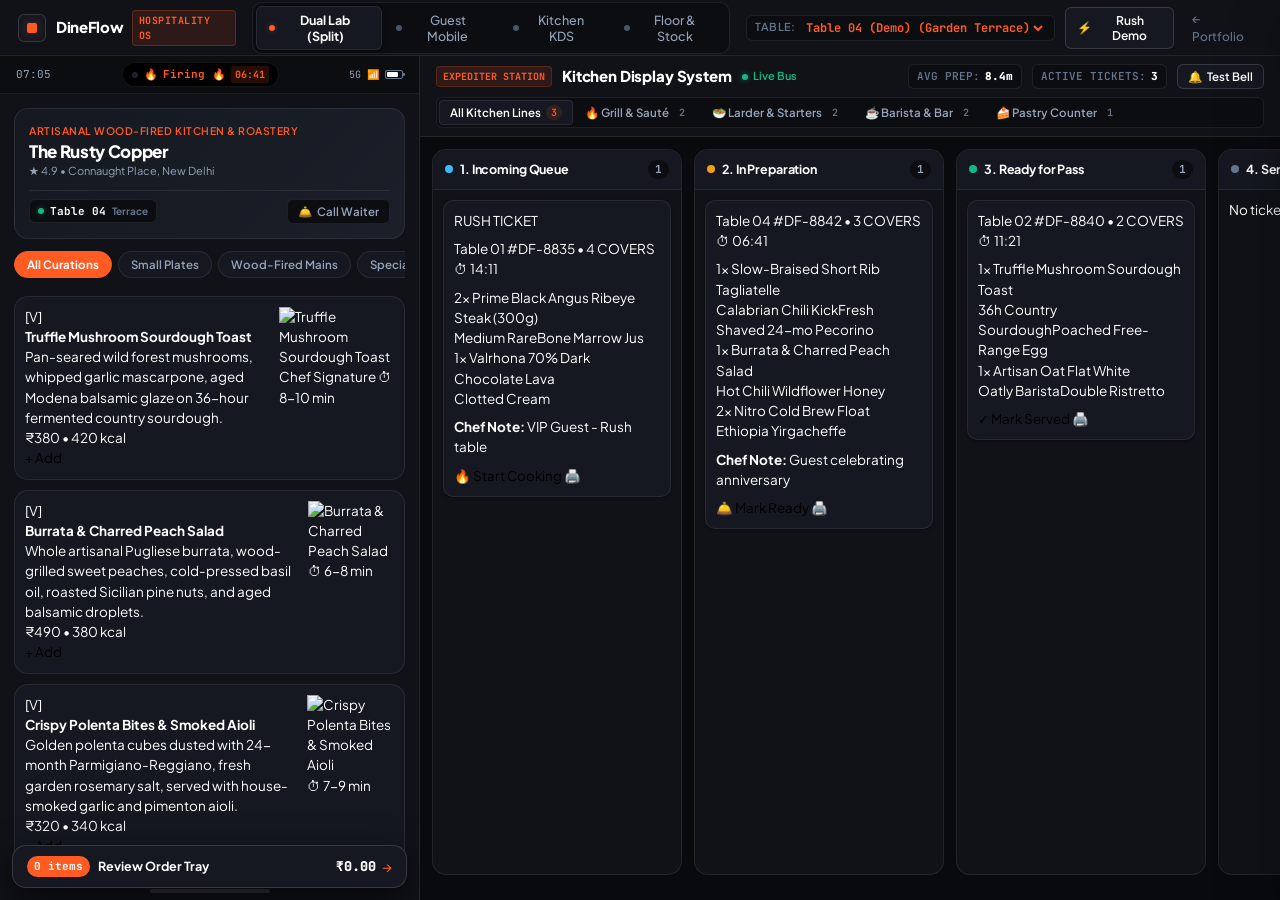
==== commit b4fa4e05: "feat(dineflow): update frontend to modern Slate and Ember design language" ====
--- a/dineflow/index.html
+++ b/dineflow/index.html
@@ -3,345 +3,288 @@
 <head>
   <meta charset="UTF-8" />
   <meta name="viewport" content="width=device-width, initial-scale=1.0" />
-  <title>DineFlow — Enterprise Hospitality OS &amp; Real-Time Multi-Station KDS</title>
+  <title>DineFlow — Real-Time Table Ordering &amp; Kitchen Display System (KDS)</title>
   
-  <!-- Typography (Fraunces Luxury Serif, Plus Jakarta Sans, JetBrains Mono) -->
+  <!-- Modern Clean Typography -->
   <link rel="preconnect" href="https://fonts.googleapis.com" />
   <link rel="preconnect" href="https://fonts.gstatic.com" crossorigin />
-  <link href="https://fonts.googleapis.com/css2?family=Fraunces:ital,opsz,wght@0,9..144,500;0,9..144,600;0,9..144,700;0,9..144,800;1,9..144,500;1,9..144,600&family=JetBrains+Mono:wght@400;500;600;700;800&family=Plus+Jakarta+Sans:wght@400;500;600;700;800&display=swap" rel="stylesheet" />
+  <link href="https://fonts.googleapis.com/css2?family=JetBrains+Mono:wght@400;500;600;700&family=Plus+Jakarta+Sans:wght@400;500;600;700;800&display=swap" rel="stylesheet" />
   
   <link rel="stylesheet" href="style.css" />
   <link rel="icon" href="data:image/svg+xml,<svg xmlns=%22http://www.w3.org/2000/svg%22 viewBox=%220 0 100 100%22><text y=%22.9em%22 font-size=%2290%22>🍽️</text></svg>">
 </head>
-<body class="df-studio-body">
+<body class="df-app-body">
 
   <!-- =========================================================================
-       TOP GLOBAL NAVIGATION & STUDIO CONTROLLER
+       CLEAN MINIMALIST TOP BAR
        ========================================================================= -->
-  <header class="df-studio-navbar">
-    <div class="df-nav-inner">
+  <header class="df-header">
+    <div class="df-header-inner">
       
-      <!-- Brand & Telemetry Pulse -->
-      <div class="df-brand-group">
-        <div class="df-logo-mark">
-          <span class="logo-letter">D</span>
-          <span class="logo-spark">✦</span>
-        </div>
-        <div class="brand-text-wrap">
-          <div class="brand-title-row">
-            <h1 class="df-brand-title">DineFlow</h1>
-            <span class="df-os-badge">ENTERPRISE OS 2.4</span>
-          </div>
-          <span class="df-brand-sub">Toast &bull; Square Tier Dual-Screen Hospitality Architecture</span>
-        </div>
-      </div>
-
-      <!-- Viewport Segmented Mode Controller -->
-      <nav class="df-view-switcher" aria-label="Application Viewport Mode">
-        <button class="view-btn active" data-view="split" title="Side-by-side interactive laboratory">
-          <span class="btn-indicator-dot"></span>
-          <span>⚡ Split Live Lab</span>
+      <!-- Brand Identity -->
+      <div class="df-brand">
+        <div class="df-logo-icon">
+          <span class="logo-ember"></span>
+        </div>
+        <div class="df-brand-text">
+          <span class="df-brand-name">DineFlow</span>
+          <span class="df-badge-pill">HOSPITALITY OS</span>
+        </div>
+      </div>
+
+      <!-- Segmented View Switcher -->
+      <nav class="df-nav-tabs" aria-label="View Switcher">
+        <button class="nav-tab-btn active" data-view="split">
+          <span class="tab-dot"></span>
+          <span>Dual Lab (Split)</span>
         </button>
-        <button class="view-btn" data-view="customer" title="Customer mobile table ordering experience">
-          <span class="btn-indicator-dot"></span>
-          <span>📱 iPhone Guest</span>
+        <button class="nav-tab-btn" data-view="customer">
+          <span class="tab-dot"></span>
+          <span>Guest Mobile</span>
         </button>
-        <button class="view-btn" data-view="kds" title="Chef commercial kitchen display terminal">
-          <span class="btn-indicator-dot"></span>
-          <span>👨‍🍳 Expedite KDS</span>
+        <button class="nav-tab-btn" data-view="kds">
+          <span class="tab-dot"></span>
+          <span>Kitchen KDS</span>
         </button>
-        <button class="view-btn" data-view="stats" title="POS revenue &amp; 86'd stock controls">
-          <span class="btn-indicator-dot"></span>
-          <span>📊 POS &amp; Stock</span>
+        <button class="nav-tab-btn" data-view="stats">
+          <span class="tab-dot"></span>
+          <span>Floor &amp; Stock</span>
         </button>
       </nav>
 
-      <!-- Context Actions & Studio Triggers -->
-      <div class="df-nav-actions">
-        <div class="df-table-selector-wrap">
-          <span class="table-lbl">TABLE:</span>
-          <select id="tableSelect" class="df-select-table"></select>
-        </div>
-        <button class="btn-rush-hour" id="btnSimulateRush" title="Simulate real-time dinner rush by firing 2 live tickets to KDS">
-          <span>🔥</span> Rush Demo
+      <!-- Right Controls -->
+      <div class="df-header-actions">
+        <div class="df-table-selector">
+          <label for="tableSelect" class="table-label">Table:</label>
+          <select id="tableSelect" class="table-dropdown"></select>
+        </div>
+        <button class="btn-action-outline" id="btnSimulateRush" title="Simulate dinner rush by adding 2 live tickets to KDS">
+          <span>⚡</span> Rush Demo
         </button>
-        <a href="../" class="btn-portfolio-return">← Back to Portfolio</a>
+        <a href="../" class="btn-return-link">← Portfolio</a>
       </div>
 
     </div>
   </header>
 
   <!-- =========================================================================
-       MAIN DINEFLOW WORKSPACE
+       MAIN APPLICATION WORKSPACE
        ========================================================================= -->
-  <main class="dineflow-app mode-split" id="dineflowApp">
-    <div class="df-workspace">
+  <main class="df-workspace-container mode-split" id="dineflowApp">
+    <div class="df-workspace-grid">
 
       <!-- ---------------------------------------------------------------------
-           CUSTOMER DINING VIEWPORT (Precision iPhone 16 Pro Max Chassis)
+           CUSTOMER DINING VIEWPORT (Centered Clean Mobile View)
            --------------------------------------------------------------------- -->
-      <section class="df-customer-section" aria-label="Guest Table Ordering">
+      <section class="df-guest-panel" aria-label="Customer Table Ordering">
+        <div class="guest-device-viewport">
+          
+          <!-- Subtle Device Header Bar -->
+          <div class="device-status-strip">
+            <span class="device-clock" id="deviceClock">13:35</span>
+            <div class="device-notch-pill" id="dynamicIsland">
+              <span class="notch-lens"></span>
+              <div class="notch-active-pill" id="islandExpanded" style="display: none;">
+                <span class="notch-fire">🔥</span>
+                <span id="islandStatusText">Cooking</span>
+                <span class="notch-timer" id="islandTimer">04:12</span>
+              </div>
+            </div>
+            <div class="device-icons">
+              <span>5G</span>
+              <span>📶</span>
+              <span class="battery-icon"><span class="battery-level"></span></span>
+            </div>
+          </div>
+
+          <!-- Scrollable Dining Menu Surface -->
+          <div class="guest-screen-scroll" id="phoneScreen">
+            
+            <!-- Restaurant Banner -->
+            <div class="restaurant-banner-card">
+              <div class="restaurant-tagline">Artisanal Wood-Fired Kitchen &amp; Roastery</div>
+              <h2 class="restaurant-name">The Rusty Copper</h2>
+              <div class="restaurant-location">★ 4.9 &bull; Connaught Place, New Delhi</div>
+
+              <!-- Table Service Action Row -->
+              <div class="table-service-bar">
+                <div class="table-active-pill">
+                  <span class="pill-dot"></span>
+                  <span id="currentTableBadge">Table 04</span>
+                  <span class="pill-sub">Terrace</span>
+                </div>
+                <button class="btn-service-call" id="btnOpenWaiterCall">
+                  <span>🛎️</span> Call Waiter
+                </button>
+              </div>
+            </div>
+
+            <!-- Category Pills Rail -->
+            <div class="category-rail" role="tablist">
+              <button class="cat-chip active" data-category="all">All Curations</button>
+              <button class="cat-chip" data-category="starters">Small Plates</button>
+              <button class="cat-chip" data-category="mains">Wood-Fired Mains</button>
+              <button class="cat-chip" data-category="beverages">Specialty Coffee</button>
+              <button class="cat-chip" data-category="desserts">Pastry Counter</button>
+            </div>
+
+            <!-- Menu Cards Container -->
+            <div class="menu-list-wrap" id="menuGrid"></div>
+
+            <!-- Floating Order Tray Bar -->
+            <div class="floating-tray-bar" id="customerTrayBar" role="button" aria-label="Open current order tray">
+              <div class="tray-info">
+                <span class="tray-pill-count" id="trayItemCount">0 items</span>
+                <span class="tray-view-text">Review Order Tray</span>
+              </div>
+              <div class="tray-price-group">
+                <span class="tray-total-val" id="trayTotalAmount">₹0.00</span>
+                <span class="tray-arrow-icon">&rarr;</span>
+              </div>
+            </div>
+
+            <!-- Live Active Order Notification Pill -->
+            <div class="live-order-pill" id="activeOrderPillBanner" style="display: none;">
+              <div class="lop-left">
+                <span class="lop-pulse"></span>
+                <div>
+                  <strong id="aopTitle">Order In Preparation</strong>
+                  <span id="aopSubtitle">Chef firing dishes on grill line</span>
+                </div>
+              </div>
+              <button class="btn-lop-track" id="btnTrackActiveOrder">Track</button>
+            </div>
+
+          </div>
+
+          <!-- Bottom Device Indicator -->
+          <div class="device-home-strip">
+            <span class="home-indicator-bar"></span>
+          </div>
+
+        </div>
+      </section>
+
+      <!-- ---------------------------------------------------------------------
+           KITCHEN DISPLAY SYSTEM (Commercial Expediter Station)
+           --------------------------------------------------------------------- -->
+      <section class="df-kds-panel" aria-label="Kitchen Display System">
         
-        <div class="device-ambient-glow"></div>
-
-        <div class="iphone-pro-frame">
+        <!-- Waiter Service Alert Banner -->
+        <div class="service-alert-banner" id="kdsServiceAlertBanner" style="display: none;">
+          <div class="alert-meta-group">
+            <span class="alert-icon">🛎️</span>
+            <div>
+              <strong id="alertTableText">TABLE 04: Extra Cutlery &amp; Napkins Requested</strong>
+              <span class="alert-time-text" id="alertTimestamp">Just now</span>
+            </div>
+          </div>
+          <button class="btn-service-ack" id="btnAckService">✓ Acknowledge</button>
+        </div>
+
+        <!-- Clean Industrial KDS Header -->
+        <div class="kds-console-header">
           
-          <!-- Outer Titanium Rim & Antenna Lines -->
-          <div class="iphone-antenna top-left"></div>
-          <div class="iphone-antenna top-right"></div>
-          <div class="iphone-antenna bottom-left"></div>
-          <div class="iphone-antenna bottom-right"></div>
-
-          <!-- Glass Screen Bezel Container -->
-          <div class="iphone-screen-chassis">
-            
-            <!-- Dynamic Island & Apple Status Bar -->
-            <div class="phone-status-bar">
-              <span class="status-clock" id="deviceClock">13:35</span>
-              
-              <!-- Interactive Dynamic Island Pill -->
-              <div class="dynamic-island" id="dynamicIsland" title="Interactive Dynamic Island">
-                <div class="island-camera-lens"></div>
-                <div class="island-sensor-dot"></div>
-                <div class="island-expanded-state" id="islandExpanded" style="display: none;">
-                  <span class="island-flame">🔥</span>
-                  <span class="island-title" id="islandStatusText">Kitchen Firing</span>
-                  <span class="island-pill-timer" id="islandTimer">04:12</span>
-                </div>
-              </div>
-
-              <div class="status-icons">
-                <span class="status-net">5G</span>
-                <span class="status-wifi">📶</span>
-                <span class="status-battery"><span class="battery-fill"></span></span>
-              </div>
-            </div>
-
-            <!-- Scrollable Mobile Dining Viewport -->
-            <div class="phone-scroll-canvas" id="phoneScreen">
-              
-              <!-- Restaurant Editorial Cover Header -->
-              <div class="restaurant-hero-banner">
-                <div class="hero-cover-overlay"></div>
-                <div class="hero-content">
-                  <div class="hero-crest">MICHELIN &bull; 2026 CURATION</div>
-                  <h2 class="hero-restaurant-title">The Rusty Copper</h2>
-                  <p class="hero-restaurant-tagline">Artisanal Wood-Fired Kitchen &amp; Specialty Roastery</p>
-                  
-                  <div class="hero-meta-strip">
-                    <span class="meta-rating">★ 4.9 (420+ reviews)</span>
-                    <span class="meta-sep">&bull;</span>
-                    <span>Connaught Place, New Delhi</span>
-                  </div>
-
-                  <!-- Table Status & Action Pills -->
-                  <div class="table-action-strip">
-                    <div class="table-tag-active">
-                      <span class="table-dot"></span>
-                      <span id="currentTableBadge">Table 04</span>
-                      <span class="tag-sub">Garden Terrace</span>
-                    </div>
-                    <div class="quick-call-actions">
-                      <button class="btn-call-waiter" id="btnOpenWaiterCall" title="Call floor staff to table">
-                        <span>🛎️</span> Call Server
-                      </button>
-                    </div>
-                  </div>
-                </div>
-              </div>
-
-              <!-- Curated Category Rail -->
-              <div class="category-pills-row" role="tablist">
-                <button class="cat-pill active" data-category="all">
-                  <span class="cat-dot"></span> All Curations
-                </button>
-                <button class="cat-pill" data-category="starters">
-                  <span class="cat-dot"></span> Small Plates
-                </button>
-                <button class="cat-pill" data-category="mains">
-                  <span class="cat-dot"></span> Wood-Fired Mains
-                </button>
-                <button class="cat-pill" data-category="beverages">
-                  <span class="cat-dot"></span> Specialty Coffee
-                </button>
-                <button class="cat-pill" data-category="desserts">
-                  <span class="cat-dot"></span> Pastry Counter
-                </button>
-              </div>
-
-              <!-- Menu Items Editorial Grid -->
-              <div class="menu-grid-container" id="menuGrid"></div>
-
-              <!-- Floating Bottom Order Bar -->
-              <div class="customer-tray-bar" id="customerTrayBar" role="button" aria-label="View order tray">
-                <div class="tray-left">
-                  <span class="tray-badge" id="trayItemCount">0 items</span>
-                  <span class="tray-hint">Review Order Tray</span>
-                </div>
-                <div class="tray-right">
-                  <span class="tray-total" id="trayTotalAmount">₹0.00</span>
-                  <span class="tray-arrow">→</span>
-                </div>
-              </div>
-
-              <!-- Active Live Order Floating Island Banner -->
-              <div class="active-order-pill-banner" id="activeOrderPillBanner" style="display: none;">
-                <div class="aop-left">
-                  <span class="aop-pulse"></span>
-                  <div class="aop-info">
-                    <strong id="aopTitle">Order #DF-8842 Firing</strong>
-                    <span id="aopSubtitle">Chef preparing wood-fired mains</span>
-                  </div>
-                </div>
-                <button class="aop-btn-track" id="btnTrackActiveOrder">Track Live</button>
-              </div>
-
-            </div>
-
-            <!-- Apple Home Indicator Swipe Bar -->
-            <div class="phone-home-strip">
-              <div class="phone-home-indicator"></div>
-            </div>
-
-          </div>
-        </div>
-      </section>
-
-      <!-- ---------------------------------------------------------------------
-           KITCHEN DISPLAY SYSTEM (Commercial Stainless Steel Ticket Rail)
-           --------------------------------------------------------------------- -->
-      <section class="df-kds-section" aria-label="Commercial Kitchen Display System">
-        
-        <!-- Waiter Service Request Audio/Visual Alert Banner -->
-        <div class="kds-service-alert-banner" id="kdsServiceAlertBanner" style="display: none;">
-          <div class="alert-content">
-            <span class="alert-bell-anim">🛎️</span>
-            <div>
-              <strong id="alertTableText">TABLE 04 REQUESTED: Extra Cutlery &amp; Napkins</strong>
-              <span class="alert-time" id="alertTimestamp">Service call received just now</span>
-            </div>
-          </div>
-          <button class="btn-ack-service" id="btnAckService">✓ Acknowledge</button>
-        </div>
-
-        <!-- Master Industrial Stainless Steel Rail Header -->
-        <div class="kds-rail-header">
-          
-          <!-- Top Row: Station Identity & Hardware Audio -->
-          <div class="kds-header-top">
-            <div class="kds-title-wrap">
-              <div class="kds-screen-badge">STATION EXPEDITE #1</div>
-              <h2 class="kds-title">KITCHEN DISPLAY SYSTEM</h2>
-              <div class="kds-bus-pill">
-                <span class="bus-dot"></span>
-                <span>W3C BROADCAST BUS</span>
-              </div>
-            </div>
-
-            <div class="kds-hardware-tools">
-              <div class="kds-stat-block">
-                <span class="stat-lbl">AVG PREP SLA</span>
-                <span class="stat-val">8.4 min</span>
-              </div>
-              <div class="kds-stat-block">
-                <span class="stat-lbl">ACTIVE TICKETS</span>
-                <span class="stat-val" id="kdsActiveCount">0</span>
-              </div>
-              <button class="btn-bell-chime" id="btnTestBell" title="Test synthesized 1.8kHz brass service bell audio">
-                <span class="bell-icon">🔔</span>
-                <span>Ring Service Bell</span>
+          <!-- Top Row: Identity & Hardware Tools -->
+          <div class="console-top-row">
+            <div class="console-identity">
+              <span class="console-tag">EXPEDITER STATION</span>
+              <h2 class="console-title">Kitchen Display System</h2>
+              <span class="console-status-live">
+                <span class="live-pulse-dot"></span> Live Bus
+              </span>
+            </div>
+
+            <div class="console-metrics-strip">
+              <div class="metric-pill">
+                <span class="metric-lbl">AVG PREP:</span>
+                <span class="metric-val">8.4m</span>
+              </div>
+              <div class="metric-pill">
+                <span class="metric-lbl">ACTIVE TICKETS:</span>
+                <span class="metric-val" id="kdsActiveCount">0</span>
+              </div>
+              <button class="btn-counter-bell" id="btnTestBell" title="Play 1.8kHz acoustic service counter bell">
+                <span>🔔</span> Test Bell
               </button>
             </div>
           </div>
 
-          <!-- Bottom Row: Station Routing Segmented Control -->
-          <div class="kds-stations-nav" role="tablist">
-            <button class="station-tab-btn active" data-station="all">
-              <span class="stn-icon">🍽️</span>
-              <span class="stn-name">All Stations (Pass)</span>
-              <span class="stn-badge" id="badgeStnAll">0</span>
+          <!-- Station Line Filter Tabs -->
+          <div class="station-filter-bar" role="tablist">
+            <button class="stn-filter-btn active" data-station="all">
+              <span>All Kitchen Lines</span>
+              <span class="stn-count" id="badgeStnAll">0</span>
             </button>
-            <button class="station-tab-btn" data-station="grill">
-              <span class="stn-icon">🔥</span>
-              <span class="stn-name">Grill &amp; Sauté Line</span>
-              <span class="stn-badge" id="badgeStnGrill">0</span>
+            <button class="stn-filter-btn" data-station="grill">
+              <span>🔥 Grill &amp; Sauté</span>
+              <span class="stn-count" id="badgeStnGrill">0</span>
             </button>
-            <button class="station-tab-btn" data-station="larder">
-              <span class="stn-icon">🥗</span>
-              <span class="stn-name">Larder &amp; Starters</span>
-              <span class="stn-badge" id="badgeStnLarder">0</span>
+            <button class="stn-filter-btn" data-station="larder">
+              <span>🥗 Larder &amp; Starters</span>
+              <span class="stn-count" id="badgeStnLarder">0</span>
             </button>
-            <button class="station-tab-btn" data-station="barista">
-              <span class="stn-icon">☕</span>
-              <span class="stn-name">Barista &amp; Craft Bar</span>
-              <span class="stn-badge" id="badgeStnBarista">0</span>
+            <button class="stn-filter-btn" data-station="barista">
+              <span>☕ Barista &amp; Bar</span>
+              <span class="stn-count" id="badgeStnBarista">0</span>
             </button>
-            <button class="station-tab-btn" data-station="pastry">
-              <span class="stn-icon">🍰</span>
-              <span class="stn-name">Pastry Counter</span>
-              <span class="stn-badge" id="badgeStnPastry">0</span>
+            <button class="stn-filter-btn" data-station="pastry">
+              <span>🍰 Pastry Counter</span>
+              <span class="stn-count" id="badgeStnPastry">0</span>
             </button>
           </div>
 
-          <!-- Stainless Steel Simulated Ticket Rail Bar with Clips -->
-          <div class="ticket-rail-groove">
-            <span class="rail-clip"></span>
-            <span class="rail-clip"></span>
-            <span class="rail-clip"></span>
-            <span class="rail-clip"></span>
-          </div>
-
-        </div>
-
-        <!-- 4-Stage Kanban Ticket Rail Board -->
-        <div class="kds-kanban-board">
+        </div>
+
+        <!-- 4-Column Commercial Ticket Board -->
+        <div class="kds-board-grid">
           
           <!-- Column 1: Incoming -->
-          <div class="kds-column col-incoming">
-            <div class="kds-col-header">
-              <div class="col-title-group">
-                <span class="col-dot dot-incoming"></span>
-                <span class="kds-col-title">1. Incoming Queue</span>
-              </div>
-              <span class="kds-col-count" id="countIncoming">0</span>
-            </div>
-            <div class="kds-col-tickets" id="kdsColIncoming"></div>
+          <div class="kds-board-col col-incoming">
+            <div class="col-head-bar">
+              <div class="col-title-wrap">
+                <span class="col-status-indicator indicator-incoming"></span>
+                <span class="col-label">1. Incoming Queue</span>
+              </div>
+              <span class="col-badge" id="countIncoming">0</span>
+            </div>
+            <div class="col-ticket-feed" id="kdsColIncoming"></div>
           </div>
 
           <!-- Column 2: In Preparation -->
-          <div class="kds-column col-cooking">
-            <div class="kds-col-header">
-              <div class="col-title-group">
-                <span class="col-dot dot-cooking"></span>
-                <span class="kds-col-title">2. In Preparation</span>
-              </div>
-              <span class="kds-col-count" id="countCooking">0</span>
-            </div>
-            <div class="kds-col-tickets" id="kdsColCooking"></div>
+          <div class="kds-board-col col-cooking">
+            <div class="col-head-bar">
+              <div class="col-title-wrap">
+                <span class="col-status-indicator indicator-cooking"></span>
+                <span class="col-label">2. In Preparation</span>
+              </div>
+              <span class="col-badge" id="countCooking">0</span>
+            </div>
+            <div class="col-ticket-feed" id="kdsColCooking"></div>
           </div>
 
           <!-- Column 3: Ready for Window -->
-          <div class="kds-column col-ready">
-            <div class="kds-col-header">
-              <div class="col-title-group">
-                <span class="col-dot dot-ready"></span>
-                <span class="kds-col-title">3. Ready for Window</span>
-              </div>
-              <span class="kds-col-count" id="countReady">0</span>
-            </div>
-            <div class="kds-col-tickets" id="kdsColReady"></div>
+          <div class="kds-board-col col-ready">
+            <div class="col-head-bar">
+              <div class="col-title-wrap">
+                <span class="col-status-indicator indicator-ready"></span>
+                <span class="col-label">3. Ready for Pass</span>
+              </div>
+              <span class="col-badge" id="countReady">0</span>
+            </div>
+            <div class="col-ticket-feed" id="kdsColReady"></div>
           </div>
 
           <!-- Column 4: Served & Settled -->
-          <div class="kds-column col-served">
-            <div class="kds-col-header">
-              <div class="col-title-group">
-                <span class="col-dot dot-served"></span>
-                <span class="kds-col-title">4. Served &amp; Settled</span>
-              </div>
-              <span class="kds-col-count" id="countServed">0</span>
-            </div>
-            <div class="kds-col-tickets" id="kdsColServed"></div>
+          <div class="kds-board-col col-served">
+            <div class="col-head-bar">
+              <div class="col-title-wrap">
+                <span class="col-status-indicator indicator-served"></span>
+                <span class="col-label">4. Served &amp; Settled</span>
+              </div>
+              <span class="col-badge" id="countServed">0</span>
+            </div>
+            <div class="col-ticket-feed" id="kdsColServed"></div>
           </div>
 
         </div>
@@ -350,54 +293,54 @@
       <!-- ---------------------------------------------------------------------
            STATS & POS TELEMETRY SECTION
            --------------------------------------------------------------------- -->
-      <section class="df-stats-section" aria-label="POS Telemetry and Stock Control">
+      <section class="df-stats-panel" aria-label="POS Telemetry and Stock Control">
         
-        <!-- Metrics Row -->
-        <div class="stats-grid-row">
-          <div class="stat-box">
-            <div class="stat-label">TODAY'S GROSS SALES</div>
-            <div class="stat-number" id="statTotalRevenue">₹0</div>
-            <div class="stat-sub">↑ 18.4% vs last Thursday</div>
-          </div>
-          <div class="stat-box">
-            <div class="stat-label">ACTIVE KITCHEN LOAD</div>
-            <div class="stat-number" id="statActiveTickets">0</div>
-            <div class="stat-sub">Real-time load index</div>
-          </div>
-          <div class="stat-box">
-            <div class="stat-label">AVERAGE TICKET SLA</div>
-            <div class="stat-number" id="statAvgPrepTime">8.4m</div>
-            <div class="stat-sub">Target &lt;12m benchmark</div>
-          </div>
-          <div class="stat-box">
-            <div class="stat-label">COMPLETED COVERS</div>
-            <div class="stat-number" id="statCompletedOrders">0</div>
-            <div class="stat-sub">Archived to thermal audit log</div>
-          </div>
-        </div>
-
-        <!-- Floor Plan Status Grid -->
-        <div class="floor-plan-card">
-          <div class="card-header-row">
+        <!-- Key Metrics Cards -->
+        <div class="telemetry-grid">
+          <div class="telemetry-card">
+            <div class="tel-label">TODAY'S GROSS TURNOVER</div>
+            <div class="tel-val" id="statTotalRevenue">₹0</div>
+            <div class="tel-delta">↑ 18.4% vs benchmark</div>
+          </div>
+          <div class="telemetry-card">
+            <div class="tel-label">ACTIVE KITCHEN LOAD</div>
+            <div class="tel-val" id="statActiveTickets">0</div>
+            <div class="tel-delta">Real-time tickets in queue</div>
+          </div>
+          <div class="telemetry-card">
+            <div class="tel-label">AVERAGE TICKET SLA</div>
+            <div class="tel-val" id="statAvgPrepTime">8.4m</div>
+            <div class="tel-delta">Target: &lt;12.0m standard</div>
+          </div>
+          <div class="telemetry-card">
+            <div class="tel-label">COMPLETED COVERS</div>
+            <div class="tel-val" id="statCompletedOrders">0</div>
+            <div class="tel-delta">Archived to thermal audit log</div>
+          </div>
+        </div>
+
+        <!-- Dining Floor Plan -->
+        <div class="panel-card-block">
+          <div class="block-header">
             <div>
-              <h3 class="stock-card-title">Dining Floor Table Telemetry</h3>
-              <p class="stock-card-desc">Real-time status of active guest dining covers, current open checks, and session states.</p>
-            </div>
-            <span class="floor-badge">5 Tables Active</span>
-          </div>
-          <div class="floor-grid" id="floorPlanGrid"></div>
-        </div>
-
-        <!-- 86'd Out-of-Stock Management -->
-        <div class="stock-manager-card">
-          <div class="card-header-row">
+              <h3 class="block-title">Dining Room Floor Status</h3>
+              <p class="block-desc">Real-time occupancy states, seating covers, and active table checks.</p>
+            </div>
+            <span class="block-badge">5 Tables Active</span>
+          </div>
+          <div class="floor-tables-row" id="floorPlanGrid"></div>
+        </div>
+
+        <!-- 86'd Stock Management -->
+        <div class="panel-card-block">
+          <div class="block-header">
             <div>
-              <h3 class="stock-card-title">Chef's 86'd Out-of-Stock Board</h3>
-              <p class="stock-card-desc">Instantly mark sold-out items to prevent guest orders across mobile menus in real-time.</p>
-            </div>
-            <span class="stock-badge" id="stockSoldOutBadge">0 Items Sold Out</span>
-          </div>
-          <div class="stock-toggles-grid" id="stockTogglesList"></div>
+              <h3 class="block-title">Chef's 86'd Stock Control</h3>
+              <p class="block-desc">Instantly disable exhausted dishes to prevent guest ordering across mobile menus.</p>
+            </div>
+            <span class="block-badge" id="stockSoldOutBadge">0 Items Sold Out</span>
+          </div>
+          <div class="stock-items-grid" id="stockTogglesList"></div>
         </div>
 
       </section>
@@ -406,173 +349,164 @@
   </main>
 
   <!-- =========================================================================
-       MODALS, DRAWERS & HARDWARE SIMULATORS
+       CLEAN PRODUCT MODALS & DRAWERS
        ========================================================================= -->
 
-  <!-- 1. Dish Modifiers & Add-ons Bottom Sheet -->
-  <div class="df-modal-overlay" id="modifierModal" role="dialog" aria-modal="true" aria-labelledby="modalItemTitle">
-    <div class="modifier-modal-card">
-      <div class="mod-header">
-        <div class="mod-header-info">
-          <h3 class="mod-title" id="modalItemTitle">Customize Dish</h3>
-          <span class="mod-price" id="modalBasePrice">₹0</span>
-        </div>
-        <button class="btn-close-modal" id="btnCloseModModal" aria-label="Close modal">&times;</button>
-      </div>
-      <div class="mod-body">
-        <p class="mod-item-desc" id="modalItemDesc"></p>
+  <!-- 1. Dish Modifiers Bottom Sheet -->
+  <div class="modal-backdrop" id="modifierModal" role="dialog" aria-modal="true" aria-labelledby="modalItemTitle">
+    <div class="modal-dialog-card">
+      <div class="modal-card-head">
+        <div>
+          <h3 class="modal-item-title" id="modalItemTitle">Customize Dish</h3>
+          <span class="modal-item-price" id="modalBasePrice">₹0</span>
+        </div>
+        <button class="btn-modal-close" id="btnCloseModModal" aria-label="Close modal">&times;</button>
+      </div>
+      <div class="modal-card-body">
+        <p class="modal-dish-desc" id="modalItemDesc"></p>
         <div id="modalModifiersBody"></div>
-        <div class="mod-notes-wrap">
-          <label for="modalChefNotes" class="mod-notes-label">Chef Notes &amp; Allergies</label>
-          <textarea id="modalChefNotes" class="mod-notes-input" rows="2" placeholder="e.g., Dressing on the side, extra hot garnish, allergy note..."></textarea>
-        </div>
-      </div>
-      <div class="mod-footer">
-        <button class="btn-modal-cancel" id="btnDismissModal">Cancel</button>
-        <button class="btn-modal-confirm" id="btnConfirmAddToCart">Add to Tray</button>
+        <div class="mod-notes-box">
+          <label for="modalChefNotes" class="notes-label">Chef Notes &amp; Special Requests</label>
+          <textarea id="modalChefNotes" class="notes-textarea" rows="2" placeholder="e.g., Dressing on the side, extra crispy, allergy notice..."></textarea>
+        </div>
+      </div>
+      <div class="modal-card-foot">
+        <button class="btn-secondary-flat" id="btnDismissModal">Cancel</button>
+        <button class="btn-primary-solid" id="btnConfirmAddToCart">Add to Tray</button>
       </div>
     </div>
   </div>
 
-  <!-- 2. Customer Order Tray Slide-in Drawer -->
-  <aside class="cart-drawer-panel" id="cartDrawer" role="dialog" aria-modal="true" aria-label="Current Order Tray">
-    <div class="cart-drawer-head">
-      <div class="drawer-title-group">
-        <h3 class="cart-drawer-title">Order Tray</h3>
-        <span class="drawer-table-tag" id="drawerTableTag">Table 04</span>
-      </div>
-      <button class="btn-close-drawer" id="btnCloseCartDrawer" aria-label="Close Order Tray">&times;</button>
+  <!-- 2. Customer Order Tray Slide Drawer -->
+  <aside class="drawer-tray-panel" id="cartDrawer" role="dialog" aria-modal="true" aria-label="Current Order Tray">
+    <div class="drawer-header">
+      <div class="drawer-title-wrap">
+        <h3 class="drawer-heading">Your Order Tray</h3>
+        <span class="drawer-table-pill" id="drawerTableTag">Table 04</span>
+      </div>
+      <button class="btn-drawer-close" id="btnCloseCartDrawer" aria-label="Close tray">&times;</button>
     </div>
     
-    <div class="cart-items-scroll" id="cartItemsList"></div>
+    <div class="drawer-items-scroll" id="cartItemsList"></div>
     
-    <div class="cart-drawer-foot">
-      <div class="cart-totals-row">
-        <span>Items Subtotal:</span>
+    <div class="drawer-footer">
+      <div class="receipt-summary-line">
+        <span>Items Subtotal</span>
         <span id="cartSubtotal">₹0.00</span>
       </div>
-      <div class="cart-totals-row">
-        <span>CGST (2.5%):</span>
+      <div class="receipt-summary-line">
+        <span>CGST (2.5%)</span>
         <span id="cartCgst">₹0.00</span>
       </div>
-      <div class="cart-totals-row">
-        <span>SGST (2.5%):</span>
+      <div class="receipt-summary-line">
+        <span>SGST (2.5%)</span>
         <span id="cartSgst">₹0.00</span>
       </div>
-      <div class="cart-totals-row">
-        <span>Service Charge (5%):</span>
+      <div class="receipt-summary-line">
+        <span>Service Charge (5%)</span>
         <span id="cartServiceCharge">₹0.00</span>
       </div>
-      <div class="cart-totals-row grand">
-        <span>Total Payable:</span>
+      <div class="receipt-summary-line total-line">
+        <span>Total Payable</span>
         <span id="cartGrandTotal">₹0.00</span>
       </div>
 
-      <div class="cart-action-buttons-group">
-        <button class="btn-submit-order" id="btnSubmitOrder">🔥 Send Ticket to Kitchen</button>
-        <button class="btn-settle-pay" id="btnOpenPaymentModal">💳 Settle Bill &amp; Pay (UPI / Card)</button>
+      <div class="drawer-actions-stack">
+        <button class="btn-fire-order" id="btnSubmitOrder">🔥 Send Ticket to Kitchen</button>
+        <button class="btn-settle-checkout" id="btnOpenPaymentModal">💳 Settle Bill &amp; Pay (UPI / Card)</button>
       </div>
     </div>
   </aside>
 
-  <!-- 3. Table Waiter Service Request Modal -->
-  <div class="df-modal-overlay" id="waiterCallModal" role="dialog" aria-modal="true">
-    <div class="waiter-call-card">
-      <div class="wc-header">
-        <div class="wc-icon">🛎️</div>
-        <div>
-          <h3 class="wc-title">Call Table Server</h3>
-          <p class="wc-sub">Table 04 &bull; Garden Terrace</p>
-        </div>
-        <button class="btn-close-modal" id="btnCloseWaiterModal">&times;</button>
-      </div>
-      <p class="wc-prompt">Select what you need and our floor team will assist immediately:</p>
-      
-      <div class="wc-options-grid">
-        <button class="wc-option-btn" data-reason="Water Refill">
-          <span class="wc-opt-emoji">💧</span>
-          <span class="wc-opt-text">Water Refill</span>
-        </button>
-        <button class="wc-option-btn" data-reason="Extra Cutlery &amp; Napkins">
-          <span class="wc-opt-emoji">🍴</span>
-          <span class="wc-opt-text">Extra Cutlery</span>
-        </button>
-        <button class="wc-option-btn" data-reason="Clear / Clean Table">
-          <span class="wc-opt-emoji">🧹</span>
-          <span class="wc-opt-text">Clear Plates</span>
-        </button>
-        <button class="wc-option-btn" data-reason="Menu Recommendations">
-          <span class="wc-opt-emoji">📖</span>
-          <span class="wc-opt-text">Chef Specials</span>
-        </button>
-        <button class="wc-option-btn" data-reason="Talk to Floor Server">
-          <span class="wc-opt-emoji">🙋‍♂️</span>
-          <span class="wc-opt-text">Talk to Server</span>
-        </button>
-        <button class="wc-option-btn" data-reason="Physical Bill Request">
-          <span class="wc-opt-emoji">🧾</span>
-          <span class="wc-opt-text">Paper Check</span>
-        </button>
-      </div>
-
-      <div class="wc-footer">
-        <button class="btn-modal-cancel" id="btnCancelWaiterCall">Cancel</button>
+  <!-- 3. Table Waiter Service Modal -->
+  <div class="modal-backdrop" id="waiterCallModal" role="dialog" aria-modal="true">
+    <div class="modal-dialog-card modal-compact">
+      <div class="modal-card-head">
+        <div class="service-call-title-group">
+          <span class="service-emoji">🛎️</span>
+          <div>
+            <h3 class="modal-item-title">Call Table Server</h3>
+            <span class="service-sub">Table 04 &bull; Terrace Station</span>
+          </div>
+        </div>
+        <button class="btn-modal-close" id="btnCloseWaiterModal">&times;</button>
+      </div>
+      <div class="modal-card-body">
+        <p class="service-prompt">Tap an option to notify floor staff immediately:</p>
+        <div class="service-reasons-grid">
+          <button class="service-reason-btn" data-reason="Water Refill">
+            <span class="sr-icon">💧</span>
+            <span class="sr-label">Water Refill</span>
+          </button>
+          <button class="service-reason-btn" data-reason="Extra Cutlery &amp; Napkins">
+            <span class="sr-icon">🍴</span>
+            <span class="sr-label">Extra Cutlery</span>
+          </button>
+          <button class="service-reason-btn" data-reason="Clear Plates &amp; Table">
+            <span class="sr-icon">🧹</span>
+            <span class="sr-label">Clear Table</span>
+          </button>
+          <button class="service-reason-btn" data-reason="Chef Recommendations">
+            <span class="sr-icon">📖</span>
+            <span class="sr-label">Menu Help</span>
+          </button>
+          <button class="service-reason-btn" data-reason="Talk to Floor Server">
+            <span class="sr-icon">🙋‍♂️</span>
+            <span class="sr-label">Talk to Server</span>
+          </button>
+          <button class="service-reason-btn" data-reason="Request Paper Bill">
+            <span class="sr-icon">🧾</span>
+            <span class="sr-label">Paper Bill</span>
+          </button>
+        </div>
+      </div>
+      <div class="modal-card-foot">
+        <button class="btn-secondary-flat" id="btnCancelWaiterCall">Cancel</button>
       </div>
     </div>
   </div>
 
-  <!-- 4. Interactive POS Payment Simulation Gateway Modal (UPI Laser Scan & Card) -->
-  <div class="df-modal-overlay" id="paymentModal" role="dialog" aria-modal="true">
-    <div class="payment-modal-card">
-      <div class="pm-head">
-        <div class="pm-brand">
-          <span class="pm-lock">🔒</span>
-          <strong>DineFlow Secure Checkout Gateway</strong>
-        </div>
-        <button class="btn-close-modal" id="btnClosePaymentModal">&times;</button>
-      </div>
-
-      <!-- Payment Steps Wrapper -->
-      <div id="paymentContentStep">
+  <!-- 4. Interactive POS Payment Simulation Gateway Modal (Stripe/Apple Style) -->
+  <div class="modal-backdrop" id="paymentModal" role="dialog" aria-modal="true">
+    <div class="modal-dialog-card modal-compact">
+      <div class="modal-card-head">
+        <div class="checkout-brand-title">
+          <span class="lock-icon">🔒</span>
+          <strong>Secure Guest Checkout</strong>
+        </div>
+        <button class="btn-modal-close" id="btnClosePaymentModal">&times;</button>
+      </div>
+
+      <!-- Step 1: Payment Method & QR Code -->
+      <div id="paymentContentStep" class="modal-card-body">
         
-        <!-- Total Due Badge -->
-        <div class="pm-amount-strip">
-          <span class="pm-amt-label">Total Amount Due (Table 04):</span>
-          <span class="pm-amt-val" id="pmAmountValue">₹0.00</span>
-        </div>
-
-        <!-- Payment Method Tabs -->
-        <div class="pm-tabs-row" role="tablist">
-          <button class="pm-tab active" id="tabUpi">
-            <span>📱</span> UPI QR Code
-          </button>
-          <button class="pm-tab" id="tabCard">
-            <span>💳</span> Tap to Pay / Card
-          </button>
-        </div>
-
-        <!-- UPI Tab View with Laser Scanning Animation -->
-        <div class="pm-tab-pane active" id="paneUpi">
-          <div class="upi-qr-box">
-            <div class="qr-laser-wrapper">
-              <div class="qr-laser-line"></div>
-              <!-- High-Contrast Precision SVG QR Code -->
-              <svg class="upi-qr-svg" viewBox="0 0 160 160" width="160" height="160">
-                <rect width="160" height="160" fill="#ffffff" rx="10"/>
-                <!-- Corner finder markers -->
+        <!-- Total Due Box -->
+        <div class="due-amount-banner">
+          <span class="due-lbl">Total Due (Table 04):</span>
+          <span class="due-sum" id="pmAmountValue">₹0.00</span>
+        </div>
+
+        <!-- Method Tabs -->
+        <div class="payment-tabs-row" role="tablist">
+          <button class="pay-tab-btn active" id="tabUpi">📱 UPI QR Code</button>
+          <button class="pay-tab-btn" id="tabCard">💳 Tap to Pay / Card</button>
+        </div>
+
+        <!-- UPI Tab Content -->
+        <div class="pay-tab-view active" id="paneUpi">
+          <div class="upi-display-wrap">
+            <div class="qr-clean-container">
+              <svg class="qr-svg-clean" viewBox="0 0 160 160" width="150" height="150">
+                <rect width="160" height="160" fill="#ffffff" rx="8"/>
                 <rect x="15" y="15" width="38" height="38" fill="#181A1D" rx="4"/>
                 <rect x="22" y="22" width="24" height="24" fill="#ffffff" rx="2"/>
                 <rect x="28" y="28" width="12" height="12" fill="#181A1D" rx="1"/>
-                
                 <rect x="107" y="15" width="38" height="38" fill="#181A1D" rx="4"/>
                 <rect x="114" y="22" width="24" height="24" fill="#ffffff" rx="2"/>
                 <rect x="120" y="28" width="12" height="12" fill="#181A1D" rx="1"/>
-                
                 <rect x="15" y="107" width="38" height="38" fill="#181A1D" rx="4"/>
                 <rect x="22" y="114" width="24" height="24" fill="#ffffff" rx="2"/>
                 <rect x="28" y="120" width="12" height="12" fill="#181A1D" rx="1"/>
-                
-                <!-- Data cells -->
                 <rect x="65" y="15" width="8" height="8" fill="#181A1D"/>
                 <rect x="80" y="15" width="12" height="8" fill="#181A1D"/>
                 <rect x="65" y="30" width="18" height="8" fill="#181A1D"/>
@@ -599,122 +533,114 @@
               </svg>
             </div>
             
-            <div class="upi-apps-row">
-              <span class="upi-tag">GPay</span>
-              <span class="upi-tag">PhonePe</span>
-              <span class="upi-tag">Paytm</span>
-              <span class="upi-tag">BHIM</span>
-              <span class="upi-tag">Apple Pay</span>
-            </div>
-            <p class="upi-hint">Scan with any camera app, or trigger simulated bank approval below:</p>
-            <button class="btn-simulate-pay" id="btnSimulateUpiPay">
-              <span>⚡</span> Simulate Instant UPI Payment Approval
+            <div class="upi-partners-row">
+              <span class="upi-chip">GPay</span>
+              <span class="upi-chip">PhonePe</span>
+              <span class="upi-chip">Paytm</span>
+              <span class="upi-chip">BHIM</span>
+            </div>
+            <p class="upi-instruction">Scan with any smartphone camera or simulate instant approval below:</p>
+            <button class="btn-confirm-payment" id="btnSimulateUpiPay">
+              <span>⚡</span> Simulate Instant Payment Approval
             </button>
           </div>
         </div>
 
-        <!-- Card Tab View -->
-        <div class="pm-tab-pane" id="paneCard">
-          <div class="card-sim-box">
-            <div class="smart-card-mockup">
-              <div class="card-chip"></div>
-              <div class="card-contactless">📶</div>
-              <div class="card-number">&bull;&bull;&bull;&bull; &bull;&bull;&bull;&bull; &bull;&bull;&bull;&bull; 4288</div>
-              <div class="card-meta-row">
-                <span>VALUED DINING GUEST</span>
+        <!-- Card Tab Content -->
+        <div class="pay-tab-view" id="paneCard">
+          <div class="card-display-wrap">
+            <div class="modern-card-graphic">
+              <div class="card-chip-gold"></div>
+              <div class="card-nfc-wave">📶</div>
+              <div class="card-masked-num">&bull;&bull;&bull;&bull; &bull;&bull;&bull;&bull; &bull;&bull;&bull;&bull; 4288</div>
+              <div class="card-holder-row">
+                <span>DINING GUEST</span>
                 <span>08/29</span>
               </div>
             </div>
-            <button class="btn-simulate-pay" id="btnSimulateCardPay">
-              <span>💳</span> Simulate Contactless NFC Tap &amp; Pay
+            <button class="btn-confirm-payment" id="btnSimulateCardPay">
+              <span>💳</span> Simulate Contactless Card Tap
             </button>
           </div>
         </div>
 
       </div>
 
-      <!-- Payment Processing Step -->
-      <div id="paymentProcessingStep" style="display: none;" class="pm-step-center">
-        <div class="pm-spinner"></div>
-        <h4 class="pm-status-title">Authorizing with Gateway...</h4>
-        <p class="pm-status-sub">Connecting to banking payment switch</p>
-      </div>
-
-      <!-- Payment Success Animated Checkmark View -->
-      <div id="paymentSuccessStep" style="display: none;" class="pm-step-center">
-        <div class="pm-success-badge">
-          <svg viewBox="0 0 52 52" class="checkmark-svg">
-            <circle class="checkmark-circle" cx="26" cy="26" r="25" fill="none"/>
-            <path class="checkmark-check" fill="none" d="M14.1 27.2l7.1 7.2 16.7-16.8"/>
-          </svg>
-        </div>
-        <h3 class="pm-success-title">Payment Approved!</h3>
-        <p class="pm-success-sub" id="pmSuccessText">₹0.00 settled successfully</p>
-        <span class="pm-ref-badge" id="pmRefBadge">TXN-UPI-88429184</span>
-        <button class="btn-view-thermal-done" id="btnViewReceiptAfterPay">🖨️ View &amp; Print Thermal Tax Invoice</button>
+      <!-- Step 2: Processing Spinner -->
+      <div id="paymentProcessingStep" style="display: none;" class="payment-step-feedback">
+        <div class="circular-spinner"></div>
+        <h4 class="feedback-heading">Contacting Gateway...</h4>
+        <p class="feedback-desc">Verifying bank settlement token</p>
+      </div>
+
+      <!-- Step 3: Success Confirmation -->
+      <div id="paymentSuccessStep" style="display: none;" class="payment-step-feedback">
+        <div class="success-checkmark-circle">✓</div>
+        <h3 class="success-heading">Payment Approved!</h3>
+        <p class="success-desc" id="pmSuccessText">₹0.00 settled successfully</p>
+        <span class="txn-reference-tag" id="pmRefBadge">TXN-UPI-88429184</span>
+        <button class="btn-print-after-pay" id="btnViewReceiptAfterPay">🖨️ View &amp; Print Thermal Receipt</button>
       </div>
 
     </div>
   </div>
 
   <!-- 5. Customer Live Order Status Stepper Modal -->
-  <div class="df-modal-overlay" id="customerOrderTrackerModal" role="dialog" aria-modal="true">
-    <div class="tracker-modal-card">
-      <div class="tracker-tag-row">
-        <span id="trackerTableName">Table 04</span>
-        <span>&bull;</span>
-        <span id="trackerOrderId">#DF-8842</span>
-      </div>
-      <h3 class="tracker-status-title" id="trackerStatusTitle">Order Received</h3>
-      <p class="tracker-status-desc" id="trackerStatusDesc">Your ticket has landed on the kitchen display system.</p>
-
-      <div class="tracker-stepper">
-        <div class="tracker-step active" id="stepReceived">
-          <div class="step-circle">1</div>
-          <span class="step-label">Received</span>
-        </div>
-        <div class="tracker-step" id="stepCooking">
-          <div class="step-circle">2</div>
-          <span class="step-label">Cooking</span>
-        </div>
-        <div class="tracker-step" id="stepReady">
-          <div class="step-circle">3</div>
-          <span class="step-label">Ready</span>
-        </div>
-        <div class="tracker-step" id="stepServed">
-          <div class="step-circle">4</div>
-          <span class="step-label">Served</span>
-        </div>
-      </div>
-
-      <div class="tracker-actions-row">
-        <button class="btn-secondary" id="btnDismissTracker">Dismiss</button>
-        <button class="btn-primary" id="btnViewReceiptFromTracker">🖨️ View Receipt</button>
+  <div class="modal-backdrop" id="customerOrderTrackerModal" role="dialog" aria-modal="true">
+    <div class="modal-dialog-card modal-compact">
+      <div class="modal-card-head">
+        <div>
+          <span class="tracker-meta" id="trackerTableName">Table 04</span>
+          <span class="tracker-order-num" id="trackerOrderId">#DF-8842</span>
+        </div>
+        <button class="btn-modal-close" id="btnDismissTracker">&times;</button>
+      </div>
+      <div class="modal-card-body">
+        <h3 class="tracker-main-title" id="trackerStatusTitle">Order Received</h3>
+        <p class="tracker-main-desc" id="trackerStatusDesc">Ticket is currently queued at the kitchen expediter terminal.</p>
+
+        <!-- Stepper Progress Line -->
+        <div class="stepper-horizontal">
+          <div class="stepper-item active" id="stepReceived">
+            <div class="step-num">1</div>
+            <span class="step-txt">Received</span>
+          </div>
+          <div class="stepper-item" id="stepCooking">
+            <div class="step-num">2</div>
+            <span class="step-txt">Cooking</span>
+          </div>
+          <div class="stepper-item" id="stepReady">
+            <div class="step-num">3</div>
+            <span class="step-txt">Ready</span>
+          </div>
+          <div class="stepper-item" id="stepServed">
+            <div class="step-num">4</div>
+            <span class="step-txt">Served</span>
+          </div>
+        </div>
+      </div>
+      <div class="modal-card-foot">
+        <button class="btn-secondary-flat" id="btnDismissTrackerFoot">Dismiss</button>
+        <button class="btn-primary-solid" id="btnViewReceiptFromTracker">🖨️ View Receipt</button>
       </div>
     </div>
   </div>
 
-  <!-- 6. Thermal Receipt Modal with Animated POS Printer Slot -->
-  <div class="df-modal-overlay" id="thermalReceiptModal" role="dialog" aria-modal="true">
-    <div class="thermal-modal-card">
-      <!-- Simulated POS Printer Slot -->
-      <div class="pos-printer-chassis-top">
-        <div class="pos-feed-slot"></div>
-      </div>
-      <div class="thermal-paper-feed">
-        <div class="thermal-paper" id="receiptPaperContent"></div>
-      </div>
-      <div class="thermal-action-bar">
-        <button class="btn-thermal-print" id="btnPrintReceipt">🖨️ Print Receipt</button>
-        <button class="btn-thermal-dismiss" id="btnDismissReceipt">Close</button>
+  <!-- 6. Thermal Receipt Modal (80mm Dot-Matrix Tax Invoice) -->
+  <div class="modal-backdrop" id="thermalReceiptModal" role="dialog" aria-modal="true">
+    <div class="receipt-paper-card">
+      <div class="receipt-content-body" id="receiptPaperContent"></div>
+      <div class="receipt-action-toolbar">
+        <button class="btn-primary-solid" id="btnPrintReceipt">🖨️ Print Receipt</button>
+        <button class="btn-secondary-flat" id="btnDismissReceipt">Close</button>
       </div>
     </div>
   </div>
 
-  <!-- Toast Notification Container -->
-  <div class="toast-container" id="toastContainer" aria-live="polite"></div>
-
-  <!-- Scripts -->
+  <!-- Toast Notification Host -->
+  <div class="toast-hub" id="toastContainer" aria-live="polite"></div>
+
+  <!-- Core Scripts -->
   <script src="menu_data.js"></script>
   <script src="app.js"></script>
 </body>
--- a/dineflow/style.css
+++ b/dineflow/style.css
@@ -1,49 +1,68 @@
 /* ============================================================================
-   DINEFLOW ENTERPRISE HOSPITALITY OPERATING SYSTEM (v2.4)
-   Industrial Luxury Design System — Bespoke Human Engineering
+   DINEFLOW — ENTERPRISE HOSPITALITY OS & REAL-TIME MULTI-STATION KDS
+   Design Language: "Slate & Ember" (Toast POS / Square / Linear Caliber)
    ============================================================================ */
 
+/* ----------------------------------------------------------------------------
+   1. COLOR DESIGN TOKENS & TYPOGRAPHY
+   ---------------------------------------------------------------------------- */
 :root {
-  /* Studio Obsidian & Metal Ambiance */
-  --studio-bg: #08090C;
-  --studio-surface: #0E1015;
-  --studio-surface-elevated: #151820;
-  --studio-border: rgba(255, 255, 255, 0.08);
-  --studio-border-strong: rgba(255, 255, 255, 0.16);
-  --studio-text: #F3F4F6;
-  --studio-text-muted: #949DAF;
-  --studio-text-faint: #525B6C;
-
-  /* Artisanal Luxury Accents */
-  --copper: #C85A32;
-  --copper-light: #FBF1EC;
-  --copper-glow: rgba(200, 90, 50, 0.35);
-  --gold: #D97706;
-  --gold-glow: rgba(217, 119, 6, 0.35);
-  --emerald: #10B981;
-  --emerald-glow: rgba(16, 185, 129, 0.35);
-  --crimson: #EF4444;
-  --crimson-glow: rgba(239, 68, 68, 0.4);
-
-  /* Mobile Guest Viewport Palette */
-  --phone-bg: #0C0D11;
-  --phone-surface: #14161E;
-  --phone-card: #1A1D27;
-  --phone-border: rgba(255, 255, 255, 0.07);
-  --phone-text: #F8F9FA;
-  --phone-text-muted: #9CA3AF;
-
-  /* Industrial KDS Rail Palette */
-  --kds-bg: #0A0B0E;
-  --kds-rail: #1E222B;
-  --kds-column: #111319;
-  --kds-ticket-bg: #181B23;
-  --kds-ticket-border: rgba(255, 255, 255, 0.09);
+  /* Slate & Canvas Palette */
+  --df-canvas: #090A0D;
+  --df-surface-base: #101217;
+  --df-surface-card: #151820;
+  --df-surface-elevated: #1B1E28;
+  --df-surface-hover: #212532;
+  --df-surface-inset: #0C0D11;
+
+  /* Micro-Borders */
+  --df-border-subtle: rgba(255, 255, 255, 0.08);
+  --df-border-medium: rgba(255, 255, 255, 0.14);
+  --df-border-strong: rgba(255, 255, 255, 0.22);
+  --df-border-focus: rgba(255, 91, 34, 0.6);
+
+  /* Primary Brand Accent (Ember Orange) */
+  --df-ember: #FF5B22;
+  --df-ember-hover: #FF723E;
+  --df-ember-glow: rgba(255, 91, 34, 0.28);
+  --df-ember-soft: rgba(255, 91, 34, 0.12);
+
+  /* Neutral Typography */
+  --df-text-primary: #FFFFFF;
+  --df-text-secondary: #94A3B8;
+  --df-text-muted: #64748B;
+  --df-text-dim: #475569;
+
+  /* Hospitality Status Indicators */
+  --df-status-incoming: #38BDF8;
+  --df-status-incoming-soft: rgba(56, 189, 248, 0.14);
+  --df-status-cooking: #F59E0B;
+  --df-status-cooking-soft: rgba(245, 158, 11, 0.14);
+  --df-status-ready: #10B981;
+  --df-status-ready-soft: rgba(16, 185, 129, 0.14);
+  --df-status-served: #64748B;
+  --df-status-served-soft: rgba(100, 116, 139, 0.14);
+  --df-status-danger: #EF4444;
 
   /* Fonts */
-  --font-serif: 'Fraunces', Georgia, serif;
-  --font-sans: 'Plus Jakarta Sans', -apple-system, BlinkMacSystemFont, 'Segoe UI', Roboto, sans-serif;
-  --font-mono: 'JetBrains Mono', SFMono-Regular, Consolas, monospace;
+  --df-font-sans: 'Plus Jakarta Sans', -apple-system, BlinkMacSystemFont, 'Segoe UI', Roboto, sans-serif;
+  --df-font-mono: 'JetBrains Mono', SFMono-Regular, Consolas, monospace;
+
+  /* Radii */
+  --df-radius-xs: 4px;
+  --df-radius-sm: 6px;
+  --df-radius-md: 10px;
+  --df-radius-lg: 14px;
+  --df-radius-xl: 20px;
+  --df-radius-pill: 9999px;
+
+  /* Shadows */
+  --df-shadow-sm: 0 1px 3px rgba(0, 0, 0, 0.4);
+  --df-shadow-md: 0 4px 14px rgba(0, 0, 0, 0.5);
+  --df-shadow-lg: 0 12px 36px rgba(0, 0, 0, 0.65);
+  --df-shadow-modal: 0 24px 64px -8px rgba(0, 0, 0, 0.85);
+
+  --df-transition: 180ms cubic-bezier(0.16, 1, 0.3, 1);
 }
 
 *, *::before, *::after {
@@ -52,2889 +71,2382 @@
   padding: 0;
 }
 
-body.df-studio-body {
-  background: var(--studio-bg);
-  color: var(--studio-text);
-  font-family: var(--font-sans);
+html, body {
+  width: 100%;
+  height: 100%;
+  background-color: var(--df-canvas);
+  color: var(--df-text-primary);
+  font-family: var(--df-font-sans);
+  font-size: 13.5px;
   line-height: 1.5;
   -webkit-font-smoothing: antialiased;
-  min-height: 100vh;
-  overflow-x: hidden;
-  background-image: 
-    radial-gradient(circle at 18% 0%, rgba(200, 90, 50, 0.09) 0%, transparent 42%),
-    radial-gradient(circle at 82% 8%, rgba(217, 119, 6, 0.07) 0%, transparent 38%),
-    radial-gradient(circle at 50% 100%, rgba(30, 41, 59, 0.18) 0%, transparent 60%);
-}
-
-/* ============================================================================
-   TOP STUDIO NAVBAR & CONTROL STRIP
-   ============================================================================ */
-.df-studio-navbar {
-  position: sticky;
-  top: 0;
-  z-index: 100;
-  background: rgba(10, 11, 15, 0.85);
-  backdrop-filter: blur(20px);
-  -webkit-backdrop-filter: blur(20px);
-  border-bottom: 1px solid var(--studio-border);
-  padding: 12px 24px;
-}
-
-.df-nav-inner {
-  max-width: 1640px;
+  -moz-osx-font-smoothing: grayscale;
+  overflow: hidden;
+}
+
+button {
+  font-family: inherit;
+  cursor: pointer;
+  border: none;
+  background: none;
+  outline: none;
+  transition: all var(--df-transition);
+}
+
+input, select, textarea {
+  font-family: inherit;
+  outline: none;
+}
+
+/* ----------------------------------------------------------------------------
+   2. GLOBAL NAVIGATION BAR (.df-header / .df-studio-navbar)
+   ---------------------------------------------------------------------------- */
+.df-header, .df-studio-navbar {
+  position: relative;
+  z-index: 50;
+  height: 56px;
+  background-color: var(--df-surface-base);
+  border-bottom: 1px solid var(--df-border-subtle);
+  user-select: none;
+}
+
+.df-header-inner, .df-nav-inner {
+  display: flex;
+  align-items: center;
+  justify-content: space-between;
+  height: 100%;
+  padding: 0 18px;
+  gap: 16px;
+}
+
+/* Brand Identity */
+.df-brand, .df-brand-group {
+  display: flex;
+  align-items: center;
+  gap: 10px;
+  text-decoration: none;
+  color: inherit;
+}
+
+.df-logo-icon, .df-logo-mark {
+  width: 28px;
+  height: 28px;
+  background-color: var(--df-surface-card);
+  border: 1px solid var(--df-border-medium);
+  border-radius: var(--df-radius-sm);
+  display: flex;
+  align-items: center;
+  justify-content: center;
+  font-family: var(--df-font-sans);
+  font-weight: 800;
+  color: #FFFFFF;
+}
+
+.logo-ember, .logo-spark {
+  width: 10px;
+  height: 10px;
+  border-radius: 2px;
+  background-color: var(--df-ember);
+  box-shadow: 0 0 10px var(--df-ember-glow);
+}
+
+.df-brand-text, .brand-text-wrap {
+  display: flex;
+  align-items: center;
+  gap: 8px;
+}
+
+.df-brand-name, .df-brand-title {
+  font-weight: 800;
+  font-size: 15px;
+  letter-spacing: -0.02em;
+  color: #FFFFFF;
+}
+
+.df-badge-pill, .df-os-badge {
+  font-family: var(--df-font-mono);
+  font-size: 10px;
+  font-weight: 700;
+  color: var(--df-ember);
+  background-color: var(--df-ember-soft);
+  padding: 2px 6px;
+  border-radius: var(--df-radius-xs);
+  letter-spacing: 0.05em;
+  border: 1px solid rgba(255, 91, 34, 0.25);
+}
+
+.df-brand-sub {
+  display: none;
+}
+
+/* Segmented View Switcher Tabs */
+.df-nav-tabs, .df-view-switcher {
+  display: flex;
+  align-items: center;
+  background-color: var(--df-surface-inset);
+  padding: 3px;
+  border-radius: var(--df-radius-md);
+  border: 1px solid var(--df-border-subtle);
+  gap: 2px;
+}
+
+.nav-tab-btn, .view-btn {
+  display: flex;
+  align-items: center;
+  gap: 6px;
+  padding: 5px 12px;
+  border-radius: var(--df-radius-sm);
+  font-size: 12.5px;
+  font-weight: 500;
+  color: var(--df-text-secondary);
+  transition: all var(--df-transition);
+}
+
+.nav-tab-btn:hover, .view-btn:hover {
+  color: #FFFFFF;
+  background-color: rgba(255, 255, 255, 0.04);
+}
+
+.nav-tab-btn.active, .view-btn.active {
+  background-color: var(--df-surface-card);
+  color: #FFFFFF;
+  font-weight: 700;
+  box-shadow: 0 1px 4px rgba(0, 0, 0, 0.35);
+  border: 1px solid var(--df-border-subtle);
+}
+
+.tab-dot, .btn-indicator-dot {
+  width: 6px;
+  height: 6px;
+  border-radius: 50%;
+  background-color: var(--df-text-dim);
+}
+
+.nav-tab-btn.active .tab-dot,
+.view-btn.active .btn-indicator-dot {
+  background-color: var(--df-ember);
+  box-shadow: 0 0 6px var(--df-ember-glow);
+}
+
+/* Right Header Actions */
+.df-header-actions {
+  display: flex;
+  align-items: center;
+  gap: 10px;
+}
+
+.df-table-selector {
+  display: flex;
+  align-items: center;
+  gap: 6px;
+  background-color: var(--df-surface-inset);
+  border: 1px solid var(--df-border-subtle);
+  border-radius: var(--df-radius-sm);
+  padding: 3px 8px;
+}
+
+.table-label {
+  font-size: 11px;
+  font-weight: 600;
+  color: var(--df-text-muted);
+  text-transform: uppercase;
+  letter-spacing: 0.04em;
+}
+
+.table-dropdown {
+  background: transparent;
+  color: var(--df-ember);
+  font-family: var(--df-font-mono);
+  font-weight: 700;
+  font-size: 12px;
+  border: none;
+  cursor: pointer;
+}
+
+.table-dropdown option {
+  background-color: var(--df-surface-card);
+  color: var(--df-text-primary);
+  font-family: var(--df-font-sans);
+}
+
+.btn-action-outline {
+  display: flex;
+  align-items: center;
+  gap: 6px;
+  padding: 5px 11px;
+  border-radius: var(--df-radius-sm);
+  background-color: var(--df-surface-card);
+  border: 1px solid var(--df-border-medium);
+  color: var(--df-text-primary);
+  font-size: 12px;
+  font-weight: 600;
+}
+
+.btn-action-outline:hover {
+  background-color: var(--df-surface-hover);
+  border-color: var(--df-ember);
+  color: #FFFFFF;
+}
+
+.btn-return-link {
+  font-size: 12px;
+  font-weight: 500;
+  color: var(--df-text-muted);
+  text-decoration: none;
+  padding: 5px 8px;
+  border-radius: var(--df-radius-sm);
+  transition: color var(--df-transition);
+}
+
+.btn-return-link:hover {
+  color: #FFFFFF;
+}
+
+/* ----------------------------------------------------------------------------
+   3. WORKSPACE CONTAINER & VIEWPORT LAYOUT MODES
+   ---------------------------------------------------------------------------- */
+.df-workspace-container {
+  height: calc(100vh - 56px);
+  width: 100%;
+  overflow: hidden;
+  position: relative;
+}
+
+.df-workspace-grid {
+  display: flex;
+  height: 100%;
+  width: 100%;
+}
+
+/* MODE 1: DUAL LAB (SPLIT) */
+.df-workspace-container.mode-split .df-guest-panel {
+  display: flex;
+  width: 420px;
+  min-width: 380px;
+  border-right: 1px solid var(--df-border-subtle);
+}
+
+.df-workspace-container.mode-split .df-kds-panel {
+  display: flex;
+  flex: 1;
+}
+
+.df-workspace-container.mode-split .df-stats-panel {
+  display: none !important;
+}
+
+/* MODE 2: CUSTOMER GUEST ONLY (Centered clean view) */
+.df-workspace-container.mode-customer .df-guest-panel {
+  display: flex;
+  width: 100%;
+  max-width: 460px;
   margin: 0 auto;
-  display: flex;
-  justify-content: space-between;
-  align-items: center;
-  flex-wrap: wrap;
-  gap: 16px;
-}
-
-.df-brand-group {
-  display: flex;
-  align-items: center;
-  gap: 14px;
-}
-
-.df-logo-mark {
-  width: 42px;
-  height: 42px;
-  background: linear-gradient(135deg, #E06738 0%, #A94420 100%);
-  border: 1px solid rgba(255, 255, 255, 0.2);
-  border-radius: 12px;
-  display: flex;
-  align-items: center;
-  justify-content: center;
-  position: relative;
-  box-shadow: 0 4px 14px var(--copper-glow);
-}
-
-.logo-letter {
-  font-family: var(--font-serif);
-  font-size: 1.45rem;
-  font-weight: 800;
-  color: #fff;
-}
-
-.logo-spark {
-  position: absolute;
-  top: -4px;
-  right: -4px;
-  font-size: 0.65rem;
-  color: #FDE047;
-  text-shadow: 0 0 6px rgba(253, 224, 71, 0.8);
-}
-
-.brand-text-wrap {
-  display: flex;
-  flex-direction: column;
-}
-
-.brand-title-row {
-  display: flex;
-  align-items: center;
-  gap: 8px;
-}
-
-.df-brand-title {
-  font-family: var(--font-serif);
-  font-size: 1.35rem;
-  font-weight: 700;
-  color: #fff;
-  letter-spacing: -0.01em;
-  line-height: 1.15;
-}
-
-.df-os-badge {
-  font-family: var(--font-mono);
-  font-size: 0.64rem;
-  font-weight: 800;
-  color: #FCD34D;
-  background: rgba(217, 119, 6, 0.18);
-  border: 1px solid rgba(217, 119, 6, 0.35);
-  padding: 2px 6px;
-  border-radius: 4px;
-  letter-spacing: 0.04em;
-}
-
-.df-brand-sub {
-  font-size: 0.72rem;
-  font-family: var(--font-mono);
-  color: var(--studio-text-muted);
-  letter-spacing: 0.02em;
-}
-
-/* Segmented View Switcher Controller */
-.df-view-switcher {
-  display: flex;
-  background: rgba(255, 255, 255, 0.035);
-  border: 1px solid var(--studio-border);
-  padding: 4px;
-  border-radius: 999px;
-  gap: 4px;
-  box-shadow: inset 0 1px 3px rgba(0, 0, 0, 0.4);
-}
-
-.view-btn {
-  border: none;
-  background: transparent;
-  color: var(--studio-text-muted);
-  font-family: var(--font-mono);
-  font-size: 0.78rem;
-  font-weight: 600;
-  padding: 6px 14px;
-  border-radius: 999px;
-  cursor: pointer;
-  transition: all 0.2s cubic-bezier(0.16, 1, 0.3, 1);
-  display: flex;
-  align-items: center;
-  gap: 7px;
-  position: relative;
-}
-
-.btn-indicator-dot {
-  width: 5px;
-  height: 5px;
-  border-radius: 50%;
-  background: transparent;
-  transition: all 0.2s;
-}
-
-.view-btn:hover {
-  color: #fff;
-}
-
-.view-btn.active {
-  background: #1C202A;
-  color: #fff;
-  border: 1px solid rgba(255, 255, 255, 0.14);
-  box-shadow: 0 4px 12px rgba(0, 0, 0, 0.35);
-}
-
-.view-btn.active .btn-indicator-dot {
-  background: #22C55E;
-  box-shadow: 0 0 6px #22C55E;
-}
-
-/* Nav Actions */
-.df-nav-actions {
-  display: flex;
-  align-items: center;
-  gap: 12px;
-}
-
-.df-table-selector-wrap {
-  display: flex;
-  align-items: center;
-  gap: 7px;
-  font-family: var(--font-mono);
-  font-size: 0.74rem;
-  color: var(--studio-text-muted);
-  background: rgba(255, 255, 255, 0.04);
-  border: 1px solid var(--studio-border);
-  padding: 3px 8px;
-  border-radius: 8px;
-}
-
-.table-lbl {
-  font-weight: 700;
-  color: var(--studio-text-faint);
-}
-
-.df-select-table {
-  background: transparent;
-  border: none;
-  color: #fff;
-  font-family: var(--font-mono);
-  font-size: 0.76rem;
-  font-weight: 700;
-  cursor: pointer;
-  outline: none;
-}
-
-.df-select-table option {
-  background: #181A22;
-  color: #fff;
-}
-
-.btn-rush-hour {
-  background: rgba(234, 88, 12, 0.16);
-  border: 1px solid rgba(234, 88, 12, 0.45);
-  color: #FB923C;
-  font-family: var(--font-mono);
-  font-size: 0.76rem;
-  font-weight: 700;
-  padding: 6px 13px;
-  border-radius: 8px;
-  cursor: pointer;
-  display: flex;
-  align-items: center;
-  gap: 6px;
-  transition: all 0.15s ease;
-  box-shadow: 0 2px 8px rgba(234, 88, 12, 0.2);
-}
-
-.btn-rush-hour:hover {
-  background: #EA580C;
-  color: #fff;
-  box-shadow: 0 0 14px rgba(234, 88, 12, 0.4);
-}
-
-.btn-portfolio-return {
-  font-family: var(--font-mono);
-  font-size: 0.76rem;
-  font-weight: 600;
-  color: var(--copper);
-  text-decoration: none;
-  padding: 6px 12px;
-  border: 1px dashed rgba(200, 90, 50, 0.5);
-  border-radius: 8px;
-  transition: all 0.15s ease;
-}
-
-.btn-portfolio-return:hover {
-  background: rgba(200, 90, 50, 0.12);
-  color: #fff;
-  border-color: var(--copper);
-}
-
-/* ============================================================================
-   MAIN WORKSPACE & VIEWPORT MODES
-   ============================================================================ */
-.dineflow-app {
-  min-height: calc(100vh - 68px);
-  padding: 24px 28px;
-  max-width: 1660px;
-  margin: 0 auto;
-}
-
-/* Split-Screen Interactive Laboratory */
-.dineflow-app.mode-split .df-workspace {
-  display: grid;
-  grid-template-columns: 440px 1fr;
-  gap: 28px;
-  align-items: start;
-}
-
-/* Guest Focus Mode */
-.dineflow-app.mode-customer .df-workspace {
-  display: block;
-  max-width: 480px;
-  margin: 0 auto;
-}
-
-.dineflow-app.mode-customer .df-kds-section,
-.dineflow-app.mode-customer .df-stats-section {
+  border-left: 1px solid var(--df-border-subtle);
+  border-right: 1px solid var(--df-border-subtle);
+}
+
+.df-workspace-container.mode-customer .df-kds-panel,
+.df-workspace-container.mode-customer .df-stats-panel {
   display: none !important;
 }
 
-/* KDS Expediter Focus Mode */
-.dineflow-app.mode-kds .df-workspace {
-  display: block;
-}
-
-.dineflow-app.mode-kds .df-customer-section,
-.dineflow-app.mode-kds .df-stats-section {
+/* MODE 3: KITCHEN KDS ONLY (100% WIDESCREEN) */
+.df-workspace-container.mode-kds .df-kds-panel {
+  display: flex;
+  width: 100%;
+  flex: 1;
+}
+
+.df-workspace-container.mode-kds .df-guest-panel,
+.df-workspace-container.mode-kds .df-stats-panel {
   display: none !important;
 }
 
-/* Telemetry & POS Stock Mode */
-.dineflow-app.mode-stats .df-customer-section,
-.dineflow-app.mode-stats .df-kds-section {
+/* MODE 4: STATS & FLOOR MANAGEMENT */
+.df-workspace-container.mode-stats .df-stats-panel {
+  display: flex;
+  width: 100%;
+  flex: 1;
+}
+
+.df-workspace-container.mode-stats .df-guest-panel,
+.df-workspace-container.mode-stats .df-kds-panel {
   display: none !important;
 }
 
-.dineflow-app.mode-stats .df-stats-section {
-  display: block !important;
-}
-
-/* ============================================================================
-   CUSTOMER DINING VIEWPORT — PRECISION IPHONE 16 PRO MAX CHASSIS
-   ============================================================================ */
-.df-customer-section {
-  position: relative;
-}
-
-.device-ambient-glow {
-  position: absolute;
-  top: 15%;
-  left: 10%;
-  right: 10%;
-  height: 60%;
-  background: radial-gradient(circle, rgba(200, 90, 50, 0.12) 0%, transparent 70%);
-  filter: blur(40px);
-  pointer-events: none;
-  z-index: 0;
-}
-
-.iphone-pro-frame {
-  position: relative;
-  z-index: 1;
-  width: 100%;
-  max-width: 440px;
-  margin: 0 auto;
-  background: #13151B;
-  border: 9px solid #232732;
-  border-radius: 54px;
-  box-shadow: 
-    0 30px 80px -20px rgba(0, 0, 0, 0.8),
-    0 0 0 1px rgba(255, 255, 255, 0.12),
-    inset 0 0 0 2px rgba(0, 0, 0, 0.9);
-  overflow: hidden;
-  display: flex;
-  flex-direction: column;
-}
-
-/* Antenna cutouts on titanium rim */
-.iphone-antenna {
-  position: absolute;
-  width: 4px;
-  height: 8px;
-  background: #3A3F4D;
-  z-index: 20;
-}
-.iphone-antenna.top-left { top: 70px; left: -9px; }
-.iphone-antenna.top-right { top: 70px; right: -9px; }
-.iphone-antenna.bottom-left { bottom: 70px; left: -9px; }
-.iphone-antenna.bottom-right { bottom: 70px; right: -9px; }
-
-.iphone-screen-chassis {
-  background: var(--phone-bg);
-  display: flex;
-  flex-direction: column;
+/* ----------------------------------------------------------------------------
+   4. CUSTOMER GUEST MOBILE PANEL (.df-guest-panel)
+   ---------------------------------------------------------------------------- */
+.df-guest-panel {
+  flex-direction: column;
+  height: 100%;
+  background-color: var(--df-surface-base);
   position: relative;
   overflow: hidden;
 }
 
-/* Apple Native Status Bar & Dynamic Island */
-.phone-status-bar {
-  background: #08090C;
-  padding: 12px 20px 8px;
-  display: flex;
+.guest-device-viewport {
+  display: flex;
+  flex-direction: column;
+  height: 100%;
+  width: 100%;
+  position: relative;
+  overflow: hidden;
+}
+
+/* Subtle Top Device Status Strip */
+.device-status-strip {
+  height: 38px;
+  padding: 0 16px;
+  display: flex;
+  align-items: center;
   justify-content: space-between;
-  align-items: center;
-  color: #fff;
-  font-family: var(--font-mono);
-  font-size: 0.74rem;
-  font-weight: 700;
+  background-color: var(--df-surface-inset);
+  border-bottom: 1px solid var(--df-border-subtle);
+  font-family: var(--df-font-mono);
+  font-size: 11px;
+  color: var(--df-text-secondary);
   user-select: none;
-  z-index: 15;
-}
-
-.status-clock {
-  letter-spacing: 0.02em;
-}
-
-/* Interactive Dynamic Island */
-.dynamic-island {
-  background: #000000;
-  height: 27px;
-  min-width: 110px;
-  border-radius: 999px;
-  display: flex;
-  align-items: center;
-  justify-content: center;
-  gap: 8px;
-  padding: 0 8px;
-  box-shadow: 0 0 1px rgba(255, 255, 255, 0.3);
-  transition: all 0.35s cubic-bezier(0.175, 0.885, 0.32, 1.275);
-}
-
-.island-camera-lens {
-  width: 10px;
-  height: 10px;
+  flex-shrink: 0;
+}
+
+.device-notch-pill {
+  display: flex;
+  align-items: center;
+  gap: 6px;
+  background-color: #000000;
+  border: 1px solid var(--df-border-subtle);
+  border-radius: var(--df-radius-pill);
+  padding: 3px 9px;
+  font-size: 11px;
+  cursor: pointer;
+  transition: border-color var(--df-transition);
+}
+
+.device-notch-pill:hover {
+  border-color: var(--df-ember);
+}
+
+.notch-lens {
+  width: 6px;
+  height: 6px;
   border-radius: 50%;
-  background: #0F1626;
-  box-shadow: inset 0 0 2px #1E293B;
-}
-
-.island-sensor-dot {
-  width: 5px;
-  height: 5px;
+  background-color: #1A1D24;
+  border: 1px solid #282C37;
+}
+
+.notch-active-pill {
+  display: flex;
+  align-items: center;
+  gap: 5px;
+  color: var(--df-ember);
+  font-weight: 700;
+}
+
+.notch-timer {
+  font-family: var(--df-font-mono);
+  background-color: rgba(255, 91, 34, 0.15);
+  padding: 1px 4px;
+  border-radius: 2px;
+  font-size: 10px;
+}
+
+.device-icons {
+  display: flex;
+  align-items: center;
+  gap: 6px;
+  font-size: 10px;
+}
+
+.battery-icon {
+  width: 18px;
+  height: 9px;
+  border: 1px solid var(--df-text-muted);
+  border-radius: 2px;
+  padding: 1px;
+  position: relative;
+}
+
+.battery-icon::after {
+  content: '';
+  position: absolute;
+  right: -3px;
+  top: 2px;
+  width: 2px;
+  height: 3px;
+  background-color: var(--df-text-muted);
+  border-radius: 0 1px 1px 0;
+}
+
+.battery-level {
+  display: block;
+  width: 80%;
+  height: 100%;
+  background-color: #FFFFFF;
+  border-radius: 1px;
+}
+
+/* Scrollable Dining Menu Surface */
+.guest-screen-scroll {
+  flex: 1;
+  overflow-y: auto;
+  overflow-x: hidden;
+  padding: 14px 14px 80px 14px;
+}
+
+.guest-screen-scroll::-webkit-scrollbar {
+  width: 4px;
+}
+
+.guest-screen-scroll::-webkit-scrollbar-thumb {
+  background-color: var(--df-border-medium);
+  border-radius: 4px;
+}
+
+/* Restaurant Welcome Card */
+.restaurant-banner-card {
+  background: linear-gradient(135deg, var(--df-surface-card) 0%, #1A1F29 100%);
+  border: 1px solid var(--df-border-subtle);
+  border-radius: var(--df-radius-lg);
+  padding: 14px;
+  margin-bottom: 12px;
+}
+
+.restaurant-tagline {
+  font-size: 10.5px;
+  font-weight: 600;
+  text-transform: uppercase;
+  letter-spacing: 0.05em;
+  color: var(--df-ember);
+  margin-bottom: 2px;
+}
+
+.restaurant-name {
+  font-size: 17px;
+  font-weight: 800;
+  letter-spacing: -0.02em;
+  color: #FFFFFF;
+  line-height: 1.2;
+}
+
+.restaurant-location {
+  font-size: 11px;
+  color: var(--df-text-secondary);
+  margin-top: 2px;
+  margin-bottom: 10px;
+}
+
+.table-service-bar {
+  display: flex;
+  align-items: center;
+  justify-content: space-between;
+  padding-top: 8px;
+  border-top: 1px solid var(--df-border-subtle);
+}
+
+.table-active-pill {
+  display: flex;
+  align-items: center;
+  gap: 6px;
+  font-family: var(--df-font-mono);
+  font-size: 11px;
+  font-weight: 700;
+  color: #FFFFFF;
+  background-color: var(--df-surface-inset);
+  padding: 3px 8px;
+  border-radius: var(--df-radius-sm);
+  border: 1px solid var(--df-border-subtle);
+}
+
+.pill-dot {
+  width: 6px;
+  height: 6px;
   border-radius: 50%;
-  background: #0A0D14;
-}
-
-.island-expanded-state {
-  display: flex;
-  align-items: center;
-  gap: 7px;
-  font-size: 0.68rem;
-  font-family: var(--font-mono);
-}
-
-.dynamic-island.is-active {
-  min-width: 195px;
-  background: #0D0F14;
-  border: 1px solid rgba(255, 255, 255, 0.1);
-  box-shadow: 0 0 14px rgba(245, 158, 11, 0.25);
-}
-
-.island-flame {
-  font-size: 0.75rem;
-  animation: pulse 1.2s infinite;
-}
-
-.island-title {
-  color: #fff;
-  font-weight: 700;
-}
-
-.island-pill-timer {
-  background: #F59E0B;
-  color: #000;
-  font-weight: 800;
-  padding: 1px 5px;
-  border-radius: 4px;
-}
-
-.status-icons {
+  background-color: var(--df-status-ready);
+  box-shadow: 0 0 6px rgba(16, 185, 129, 0.4);
+}
+
+.pill-sub {
+  font-size: 10px;
+  color: var(--df-text-muted);
+  font-family: var(--df-font-sans);
+}
+
+.btn-service-call {
+  font-size: 11.5px;
+  font-weight: 600;
+  color: var(--df-text-secondary);
+  background-color: var(--df-surface-inset);
+  border: 1px solid var(--df-border-subtle);
+  padding: 4px 10px;
+  border-radius: var(--df-radius-sm);
+  display: flex;
+  align-items: center;
+  gap: 5px;
+}
+
+.btn-service-call:hover {
+  color: #FFFFFF;
+  border-color: var(--df-border-strong);
+  background-color: var(--df-surface-hover);
+}
+
+/* Category Rails */
+.category-rail {
   display: flex;
   align-items: center;
   gap: 6px;
-  font-size: 0.7rem;
-}
-
-.status-net {
-  font-weight: 800;
-}
-
-.status-battery {
-  width: 20px;
-  height: 10px;
-  border: 1.5px solid #fff;
-  border-radius: 3px;
-  padding: 1px;
-  display: inline-flex;
-  align-items: center;
-}
-
-.battery-fill {
+  overflow-x: auto;
+  padding-bottom: 6px;
+  margin-bottom: 12px;
+  scrollbar-width: none;
+}
+
+.category-rail::-webkit-scrollbar {
+  display: none;
+}
+
+.cat-chip {
+  white-space: nowrap;
+  font-size: 11.5px;
+  font-weight: 600;
+  padding: 5px 12px;
+  border-radius: var(--df-radius-pill);
+  background-color: var(--df-surface-card);
+  border: 1px solid var(--df-border-subtle);
+  color: var(--df-text-secondary);
+}
+
+.cat-chip:hover {
+  color: #FFFFFF;
+  border-color: var(--df-border-medium);
+}
+
+.cat-chip.active {
+  background-color: var(--df-ember);
+  border-color: var(--df-ember);
+  color: #FFFFFF;
+  font-weight: 700;
+}
+
+/* Menu Card List */
+.menu-list-wrap {
+  display: flex;
+  flex-direction: column;
+  gap: 10px;
+}
+
+.menu-card {
+  display: flex;
+  gap: 12px;
+  background-color: var(--df-surface-card);
+  border: 1px solid var(--df-border-subtle);
+  border-radius: var(--df-radius-lg);
+  padding: 10px;
+  cursor: pointer;
+  transition: transform var(--df-transition), border-color var(--df-transition);
+}
+
+.menu-card:hover {
+  border-color: var(--df-border-medium);
+}
+
+.item-thumb-box {
+  width: 90px;
+  height: 90px;
+  border-radius: var(--df-radius-md);
+  overflow: hidden;
+  position: relative;
+  flex-shrink: 0;
+  background-color: var(--df-surface-inset);
+}
+
+.item-thumb-img {
   width: 100%;
   height: 100%;
-  background: #22C55E;
-  border-radius: 1px;
-}
-
-/* Scrollable Canvas */
-.phone-scroll-canvas {
-  max-height: 660px;
-  min-height: 580px;
-  overflow-y: auto;
-  position: relative;
-  scrollbar-width: none;
-  -webkit-overflow-scrolling: touch;
-}
-
-.phone-scroll-canvas::-webkit-scrollbar {
-  display: none;
-}
-
-/* Restaurant Editorial Cover Banner */
-.restaurant-hero-banner {
-  position: relative;
-  padding: 24px 20px 16px;
-  background: 
-    linear-gradient(180deg, rgba(200, 90, 50, 0.16) 0%, rgba(12, 13, 17, 0) 100%),
-    linear-gradient(135deg, #181418 0%, #0F1015 100%);
-  border-bottom: 1px solid var(--phone-border);
-}
-
-.hero-crest {
-  font-family: var(--font-mono);
-  font-size: 0.62rem;
-  font-weight: 800;
-  color: #FCD34D;
-  letter-spacing: 0.12em;
-  margin-bottom: 4px;
-}
-
-.hero-restaurant-title {
-  font-family: var(--font-serif);
-  font-size: 1.65rem;
-  font-weight: 700;
-  color: #fff;
-  line-height: 1.15;
-  margin-bottom: 3px;
-}
-
-.hero-restaurant-tagline {
-  font-family: var(--font-serif);
-  font-style: italic;
-  font-size: 0.8rem;
-  color: var(--studio-text-muted);
-  margin-bottom: 10px;
-}
-
-.hero-meta-strip {
-  display: flex;
-  align-items: center;
-  gap: 6px;
-  font-size: 0.76rem;
-  color: var(--studio-text-muted);
-  margin-bottom: 14px;
-}
-
-.meta-rating {
-  color: #F59E0B;
-  font-weight: 700;
-}
-
-.meta-sep {
-  color: var(--studio-text-faint);
-}
-
-/* Table Quick Action Strip */
-.table-action-strip {
-  display: flex;
+  object-fit: cover;
+  transition: transform 300ms ease;
+}
+
+.menu-card:hover .item-thumb-img {
+  transform: scale(1.06);
+}
+
+.dietary-badge {
+  position: absolute;
+  top: 5px;
+  left: 5px;
+  width: 14px;
+  height: 14px;
+  background-color: rgba(0, 0, 0, 0.7);
+  border: 1px solid var(--df-border-medium);
+  border-radius: 3px;
+  display: flex;
+  align-items: center;
+  justify-content: center;
+}
+
+.dietary-badge.veg::after {
+  content: '';
+  width: 6px;
+  height: 6px;
+  border-radius: 50%;
+  background-color: var(--df-status-ready);
+}
+
+.dietary-badge.non-veg::after {
+  content: '';
+  width: 6px;
+  height: 6px;
+  border-radius: 50%;
+  background-color: var(--df-status-danger);
+}
+
+.item-details-box {
+  display: flex;
+  flex-direction: column;
   justify-content: space-between;
-  align-items: center;
-  gap: 10px;
-  background: rgba(255, 255, 255, 0.035);
-  border: 1px solid rgba(255, 255, 255, 0.08);
-  padding: 6px 12px;
-  border-radius: 12px;
-}
-
-.table-tag-active {
-  display: flex;
-  align-items: center;
-  gap: 6px;
-  font-family: var(--font-mono);
-  font-size: 0.78rem;
-  font-weight: 800;
-  color: #fff;
-}
-
-.table-dot {
-  width: 7px;
-  height: 7px;
-  border-radius: 50%;
-  background: #22C55E;
-  box-shadow: 0 0 8px #22C55E;
-}
-
-.tag-sub {
-  font-size: 0.7rem;
-  font-weight: 500;
-  color: var(--studio-text-muted);
-}
-
-.btn-call-waiter {
-  background: rgba(217, 119, 6, 0.18);
-  border: 1px solid rgba(217, 119, 6, 0.45);
-  color: #FBBF24;
-  font-family: var(--font-mono);
-  font-size: 0.72rem;
-  font-weight: 700;
-  padding: 4px 10px;
-  border-radius: 999px;
-  cursor: pointer;
-  transition: all 0.15s ease;
-  display: flex;
-  align-items: center;
-  gap: 5px;
-}
-
-.btn-call-waiter:hover {
-  background: #D97706;
-  color: #fff;
-}
-
-/* Curated Category Filter Rail */
-.category-pills-row {
-  display: flex;
-  overflow-x: auto;
-  gap: 8px;
-  padding: 12px 20px;
-  border-bottom: 1px solid var(--phone-border);
-  background: #0E1015;
-  scrollbar-width: none;
-}
-
-.category-pills-row::-webkit-scrollbar {
-  display: none;
-}
-
-.cat-pill {
-  white-space: nowrap;
-  background: rgba(255, 255, 255, 0.035);
-  border: 1px solid var(--phone-border);
-  color: var(--phone-text-muted);
-  font-family: var(--font-sans);
-  font-size: 0.76rem;
-  font-weight: 600;
-  padding: 6px 14px;
-  border-radius: 999px;
-  cursor: pointer;
-  transition: all 0.15s ease;
-  display: flex;
-  align-items: center;
-  gap: 6px;
-}
-
-.cat-dot {
-  width: 4px;
-  height: 4px;
-  border-radius: 50%;
-  background: transparent;
-}
-
-.cat-pill:hover {
-  color: #fff;
-  background: rgba(255, 255, 255, 0.07);
-}
-
-.cat-pill.active {
-  background: #fff;
-  color: #0C0D11;
-  border-color: #fff;
-  font-weight: 700;
-  box-shadow: 0 2px 8px rgba(255, 255, 255, 0.2);
-}
-
-.cat-pill.active .cat-dot {
-  background: var(--copper);
-}
-
-/* Editorial Menu Items Grid */
-.menu-grid-container {
-  padding: 16px 20px 88px;
-  display: flex;
-  flex-direction: column;
-  gap: 14px;
-}
-
-.menu-card {
-  background: var(--phone-surface);
-  border: 1px solid var(--phone-border);
-  border-radius: 16px;
-  padding: 14px;
-  display: flex;
-  gap: 14px;
-  transition: all 0.2s cubic-bezier(0.16, 1, 0.3, 1);
-  position: relative;
-}
-
-.menu-card:hover {
-  transform: translateY(-2px);
-  border-color: rgba(255, 255, 255, 0.16);
-  box-shadow: 0 8px 24px rgba(0, 0, 0, 0.45);
-}
-
-.menu-card.is-soldout {
-  opacity: 0.45;
-  filter: grayscale(0.85);
-  pointer-events: none;
-}
-
-.menu-content {
   flex: 1;
-  display: flex;
-  flex-direction: column;
-  justify-content: space-between;
   min-width: 0;
 }
 
-.dish-header-strip {
-  display: flex;
-  align-items: center;
-  gap: 6px;
-  margin-bottom: 4px;
-}
-
-/* Michelin-style Dietary Insignia */
-.diet-badge {
-  display: inline-flex;
-  align-items: center;
-  justify-content: center;
-  font-family: var(--font-mono);
-  font-size: 0.62rem;
-  font-weight: 800;
-  padding: 1px 5px;
-  border-radius: 4px;
-  letter-spacing: 0.05em;
-}
-
-.diet-veg {
-  background: rgba(34, 197, 94, 0.15);
-  color: #4ADE80;
-  border: 1px solid rgba(34, 197, 94, 0.35);
-}
-
-.diet-nonveg {
-  background: rgba(239, 68, 68, 0.15);
-  color: #F87171;
-  border: 1px solid rgba(239, 68, 68, 0.35);
-}
-
-.dish-title {
-  font-family: var(--font-serif);
-  font-size: 1.02rem;
-  font-weight: 600;
-  color: #fff;
-  line-height: 1.25;
-}
-
-.dish-desc {
-  font-size: 0.74rem;
-  color: var(--phone-text-muted);
+.item-name {
+  font-size: 13.5px;
+  font-weight: 700;
+  color: #FFFFFF;
+  line-height: 1.3;
+}
+
+.item-desc {
+  font-size: 11px;
+  color: var(--df-text-secondary);
   line-height: 1.4;
-  margin: 4px 0 10px;
+  margin: 3px 0 6px 0;
   display: -webkit-box;
   -webkit-line-clamp: 2;
   -webkit-box-orient: vertical;
   overflow: hidden;
 }
 
-.menu-footer-row {
-  display: flex;
+.item-footer-row {
+  display: flex;
+  align-items: center;
   justify-content: space-between;
-  align-items: flex-end;
-  margin-top: auto;
-}
-
-.dish-price-wrap {
-  display: flex;
-  align-items: baseline;
+  gap: 8px;
+}
+
+.item-price {
+  font-family: var(--df-font-mono);
+  font-size: 13.5px;
+  font-weight: 700;
+  color: #FFFFFF;
+}
+
+.btn-add-item {
+  display: flex;
+  align-items: center;
+  gap: 4px;
+  background-color: var(--df-surface-elevated);
+  border: 1px solid var(--df-border-medium);
+  color: var(--df-ember);
+  font-weight: 700;
+  font-size: 11.5px;
+  padding: 4px 10px;
+  border-radius: var(--df-radius-md);
+}
+
+.btn-add-item:hover {
+  background-color: var(--df-ember);
+  border-color: var(--df-ember);
+  color: #FFFFFF;
+}
+
+/* Floating Order Tray Bar */
+.floating-tray-bar {
+  position: absolute;
+  bottom: 12px;
+  left: 12px;
+  right: 12px;
+  background-color: var(--df-surface-card);
+  border: 1px solid var(--df-border-medium);
+  box-shadow: var(--df-shadow-lg);
+  border-radius: var(--df-radius-lg);
+  padding: 10px 14px;
+  display: flex;
+  align-items: center;
+  justify-content: space-between;
+  cursor: pointer;
+  z-index: 30;
+  transition: transform var(--df-transition), border-color var(--df-transition);
+}
+
+.floating-tray-bar:hover {
+  border-color: var(--df-ember);
+  transform: translateY(-2px);
+}
+
+.tray-info {
+  display: flex;
+  align-items: center;
+  gap: 8px;
+}
+
+.tray-pill-count {
+  font-family: var(--df-font-mono);
+  font-size: 11px;
+  font-weight: 700;
+  background-color: var(--df-ember);
+  color: #FFFFFF;
+  padding: 2px 7px;
+  border-radius: var(--df-radius-pill);
+}
+
+.tray-view-text {
+  font-size: 12.5px;
+  font-weight: 700;
+  color: #FFFFFF;
+}
+
+.tray-price-group {
+  display: flex;
+  align-items: center;
   gap: 6px;
 }
 
-.dish-price {
-  font-family: var(--font-mono);
-  font-size: 1rem;
+.tray-total-val {
+  font-family: var(--df-font-mono);
+  font-size: 13.5px;
   font-weight: 800;
-  color: #fff;
-}
-
-.dish-cal {
-  font-family: var(--font-mono);
-  font-size: 0.66rem;
-  color: var(--studio-text-faint);
-}
-
-.btn-customize-add {
-  background: linear-gradient(135deg, var(--copper) 0%, #A94420 100%);
-  color: #fff;
-  border: 1px solid rgba(255, 255, 255, 0.15);
-  font-family: var(--font-mono);
-  font-size: 0.74rem;
-  font-weight: 700;
-  padding: 6px 14px;
-  border-radius: 8px;
-  cursor: pointer;
-  transition: all 0.15s ease;
-  box-shadow: 0 2px 8px var(--copper-glow);
-}
-
-.btn-customize-add:hover {
-  transform: scale(1.03);
-  box-shadow: 0 4px 12px var(--copper-glow);
-}
-
-/* Image Container */
-.menu-img-wrap {
-  width: 105px;
-  height: 105px;
-  border-radius: 12px;
+  color: #FFFFFF;
+}
+
+.tray-arrow-icon {
+  font-size: 14px;
+  color: var(--df-ember);
+}
+
+/* Live Active Order Notification Pill */
+.live-order-pill {
+  background-color: var(--df-surface-elevated);
+  border: 1px solid var(--df-border-medium);
+  border-left: 3px solid var(--df-status-cooking);
+  border-radius: var(--df-radius-md);
+  padding: 8px 12px;
+  margin-top: 10px;
+  display: flex;
+  align-items: center;
+  justify-content: space-between;
+  gap: 8px;
+}
+
+.lop-left {
+  display: flex;
+  align-items: center;
+  gap: 8px;
+  font-size: 11.5px;
+}
+
+.lop-pulse {
+  width: 8px;
+  height: 8px;
+  border-radius: 50%;
+  background-color: var(--df-status-cooking);
+  animation: pulseDot 1.4s infinite;
+}
+
+@keyframes pulseDot {
+  0%, 100% { transform: scale(1); opacity: 1; }
+  50% { transform: scale(1.3); opacity: 0.5; }
+}
+
+.lop-left strong {
+  display: block;
+  font-size: 12px;
+  color: #FFFFFF;
+}
+
+.lop-left span {
+  font-size: 10.5px;
+  color: var(--df-text-secondary);
+}
+
+.btn-lop-track {
+  font-size: 11px;
+  font-weight: 700;
+  color: var(--df-ember);
+  background-color: var(--df-surface-inset);
+  border: 1px solid var(--df-border-subtle);
+  padding: 4px 8px;
+  border-radius: var(--df-radius-xs);
+}
+
+.btn-lop-track:hover {
+  background-color: var(--df-ember);
+  color: #FFFFFF;
+}
+
+.device-home-strip {
+  height: 18px;
+  display: flex;
+  align-items: center;
+  justify-content: center;
+  background-color: var(--df-surface-base);
+  flex-shrink: 0;
+}
+
+.home-indicator-bar {
+  width: 120px;
+  height: 4px;
+  background-color: var(--df-border-medium);
+  border-radius: 2px;
+}
+
+/* ----------------------------------------------------------------------------
+   5. KITCHEN DISPLAY SYSTEM (KDS) PANEL (.df-kds-panel)
+   ---------------------------------------------------------------------------- */
+.df-kds-panel {
+  display: flex;
+  flex-direction: column;
+  height: 100%;
+  background-color: var(--df-canvas);
+  position: relative;
   overflow: hidden;
-  position: relative;
+}
+
+/* Waiter Service Alert Banner */
+.service-alert-banner {
+  background: linear-gradient(135deg, rgba(239, 68, 68, 0.15) 0%, rgba(239, 68, 68, 0.05) 100%);
+  border-bottom: 1px solid rgba(239, 68, 68, 0.3);
+  padding: 8px 16px;
+  display: flex;
+  align-items: center;
+  justify-content: space-between;
   flex-shrink: 0;
-  background: #1A1D27;
-  border: 1px solid var(--phone-border);
-}
-
-.menu-img {
-  width: 100%;
-  height: 100%;
-  object-fit: cover;
-  transition: transform 0.3s ease;
+}
+
+.alert-meta-group {
+  display: flex;
+  align-items: center;
+  gap: 10px;
+  font-size: 12px;
+}
+
+.alert-time-text {
+  font-size: 10.5px;
+  color: var(--df-text-muted);
   display: block;
 }
 
-.menu-card:hover .menu-img {
-  transform: scale(1.08);
-}
-
-.dish-time-badge {
-  position: absolute;
-  bottom: 5px;
-  right: 5px;
-  background: rgba(10, 11, 15, 0.78);
-  backdrop-filter: blur(4px);
-  color: #fff;
-  font-family: var(--font-mono);
-  font-size: 0.6rem;
+.btn-service-ack {
+  font-size: 11px;
+  font-weight: 700;
+  color: #FFFFFF;
+  background-color: var(--df-status-danger);
+  padding: 4px 10px;
+  border-radius: var(--df-radius-xs);
+}
+
+/* Clean Industrial KDS Header */
+.kds-console-header {
+  background-color: var(--df-surface-base);
+  border-bottom: 1px solid var(--df-border-subtle);
+  padding: 8px 16px;
+  display: flex;
+  flex-direction: column;
+  gap: 8px;
+  flex-shrink: 0;
+}
+
+.console-top-row {
+  display: flex;
+  align-items: center;
+  justify-content: space-between;
+  gap: 12px;
+}
+
+.console-identity {
+  display: flex;
+  align-items: center;
+  gap: 10px;
+}
+
+.console-tag {
+  font-family: var(--df-font-mono);
+  font-size: 10px;
+  font-weight: 700;
+  color: var(--df-ember);
+  background-color: var(--df-ember-soft);
   padding: 2px 6px;
-  border-radius: 4px;
-  font-weight: 700;
-  border: 1px solid rgba(255, 255, 255, 0.12);
-}
-
-.badge-tag-special {
-  position: absolute;
-  top: 5px;
-  left: 5px;
-  background: linear-gradient(135deg, #F59E0B 0%, #B45309 100%);
-  color: #000;
-  font-family: var(--font-mono);
-  font-size: 0.58rem;
+  border-radius: var(--df-radius-xs);
+  border: 1px solid rgba(255, 91, 34, 0.2);
+}
+
+.console-title {
+  font-size: 15px;
   font-weight: 800;
-  padding: 2px 5px;
-  border-radius: 4px;
-  letter-spacing: 0.04em;
-}
-
-/* Floating Bottom Order Bar */
-.customer-tray-bar {
-  position: absolute;
-  bottom: 18px;
-  left: 18px;
-  right: 18px;
-  background: rgba(22, 25, 34, 0.92);
-  backdrop-filter: blur(18px);
-  -webkit-backdrop-filter: blur(18px);
-  border: 1px solid rgba(255, 255, 255, 0.14);
-  color: #fff;
-  padding: 12px 18px;
-  border-radius: 16px;
-  display: flex;
-  justify-content: space-between;
-  align-items: center;
-  box-shadow: 0 16px 36px rgba(0, 0, 0, 0.5);
-  cursor: pointer;
-  z-index: 25;
-  transition: transform 0.2s ease;
-}
-
-.customer-tray-bar:hover {
-  transform: translateY(-2px);
-  border-color: rgba(255, 255, 255, 0.25);
-}
-
-.tray-left {
-  display: flex;
-  align-items: center;
-  gap: 10px;
-}
-
-.tray-badge {
-  background: var(--copper);
-  color: #fff;
-  font-family: var(--font-mono);
-  font-size: 0.74rem;
-  font-weight: 800;
-  padding: 3px 8px;
-  border-radius: 6px;
-}
-
-.tray-hint {
-  font-size: 0.82rem;
+  letter-spacing: -0.01em;
+  color: #FFFFFF;
+}
+
+.console-status-live {
+  display: flex;
+  align-items: center;
+  gap: 5px;
+  font-size: 11px;
   font-weight: 600;
-}
-
-.tray-right {
-  display: flex;
-  align-items: center;
-  gap: 8px;
-}
-
-.tray-total {
-  font-family: var(--font-mono);
-  font-size: 1rem;
-  font-weight: 800;
-  color: #FDE047;
-}
-
-.tray-arrow {
-  font-weight: 700;
-  font-size: 1.1rem;
-}
-
-/* Active Order Floating Pill */
-.active-order-pill-banner {
-  position: absolute;
-  bottom: 80px;
-  left: 18px;
-  right: 18px;
-  background: rgba(14, 16, 22, 0.94);
-  backdrop-filter: blur(12px);
-  border: 1px solid rgba(245, 158, 11, 0.4);
-  color: #fff;
-  border-radius: 14px;
-  padding: 10px 16px;
-  display: flex;
-  justify-content: space-between;
-  align-items: center;
-  box-shadow: 0 10px 24px rgba(0, 0, 0, 0.4);
-  z-index: 22;
-}
-
-.aop-left {
-  display: flex;
-  align-items: center;
-  gap: 10px;
-}
-
-.aop-pulse {
-  width: 10px;
-  height: 10px;
-  border-radius: 50%;
-  background: #F59E0B;
-  box-shadow: 0 0 10px #F59E0B;
-  animation: pulse 1.5s infinite;
-}
-
-.aop-info strong {
-  display: block;
-  font-family: var(--font-mono);
-  font-size: 0.8rem;
-  color: #fff;
-}
-
-.aop-info span {
-  display: block;
-  font-size: 0.7rem;
-  color: var(--studio-text-muted);
-}
-
-.aop-btn-track {
-  background: #3B82F6;
-  color: #fff;
-  border: none;
-  font-family: var(--font-mono);
-  font-size: 0.72rem;
-  font-weight: 700;
-  padding: 6px 12px;
-  border-radius: 6px;
-  cursor: pointer;
-}
-
-/* Apple Home Indicator Strip */
-.phone-home-strip {
-  background: #08090C;
-  padding: 8px 0 10px;
-  display: flex;
-  justify-content: center;
-}
-
-.phone-home-indicator {
-  width: 128px;
-  height: 4px;
-  background: rgba(255, 255, 255, 0.35);
-  border-radius: 999px;
-}
-
-/* ============================================================================
-   KITCHEN DISPLAY SYSTEM — INDUSTRIAL STAINLESS STEEL RAIL TERMINAL
-   ============================================================================ */
-.df-kds-section {
-  background: var(--kds-bg);
-  border: 1px solid var(--studio-border-strong);
-  border-radius: 24px;
-  padding: 22px;
-  box-shadow: 0 20px 50px rgba(0, 0, 0, 0.5);
-  display: flex;
-  flex-direction: column;
-  position: relative;
-}
-
-/* Waiter Service Alert Banner */
-.kds-service-alert-banner {
-  background: #381A05;
-  border: 1px solid #F59E0B;
-  color: #FEF3C7;
-  padding: 12px 18px;
-  border-radius: 12px;
-  margin-bottom: 18px;
-  display: flex;
-  justify-content: space-between;
-  align-items: center;
-  gap: 14px;
-  box-shadow: 0 6px 18px rgba(245, 158, 11, 0.25);
-  animation: slideDown 0.25s ease;
-}
-
-.alert-bell-anim {
-  font-size: 1.5rem;
-  animation: ring 1.5s infinite;
-}
-
-@keyframes ring {
-  0%, 100% { transform: rotate(0); }
-  20%, 60% { transform: rotate(-15deg); }
-  40%, 80% { transform: rotate(15deg); }
-}
-
-.alert-content strong {
-  display: block;
-  font-family: var(--font-mono);
-  font-size: 0.88rem;
-  color: #FEF3C7;
-}
-
-.alert-time {
-  font-size: 0.72rem;
-  color: #FCD34D;
-  font-family: var(--font-mono);
-}
-
-.btn-ack-service {
-  background: #F59E0B;
-  color: #000;
-  border: none;
-  font-family: var(--font-mono);
-  font-size: 0.78rem;
-  font-weight: 800;
-  padding: 7px 16px;
-  border-radius: 7px;
-  cursor: pointer;
-  transition: all 0.15s ease;
-}
-
-.btn-ack-service:hover {
-  background: #FBBF24;
-}
-
-/* Stainless Steel Rail Header */
-.kds-rail-header {
-  border-bottom: 1px solid var(--studio-border);
-  padding-bottom: 16px;
-  margin-bottom: 18px;
-  display: flex;
-  flex-direction: column;
-  gap: 14px;
-  position: relative;
-}
-
-.kds-header-top {
-  display: flex;
-  justify-content: space-between;
-  align-items: center;
-  flex-wrap: wrap;
-  gap: 14px;
-}
-
-.kds-title-wrap {
-  display: flex;
-  align-items: center;
-  gap: 12px;
-  flex-wrap: wrap;
-}
-
-.kds-screen-badge {
-  font-family: var(--font-mono);
-  font-size: 0.65rem;
-  font-weight: 800;
-  color: #38BDF8;
-  background: rgba(56, 189, 248, 0.15);
-  border: 1px solid rgba(56, 189, 248, 0.35);
-  padding: 3px 8px;
-  border-radius: 4px;
-  letter-spacing: 0.05em;
-}
-
-.kds-title {
-  font-family: var(--font-mono);
-  font-size: 1.18rem;
-  font-weight: 800;
-  color: #fff;
-  letter-spacing: 0.02em;
-}
-
-.kds-bus-pill {
-  display: inline-flex;
-  align-items: center;
-  gap: 6px;
-  font-family: var(--font-mono);
-  font-size: 0.7rem;
-  color: #22C55E;
-  background: rgba(34, 197, 94, 0.12);
-  border: 1px solid rgba(34, 197, 94, 0.3);
-  padding: 3px 9px;
-  border-radius: 6px;
-}
-
-.bus-dot {
+  color: var(--df-status-ready);
+}
+
+.live-pulse-dot {
   width: 6px;
   height: 6px;
   border-radius: 50%;
-  background: #22C55E;
-  animation: pulse 1.8s infinite;
-}
-
-.kds-hardware-tools {
-  display: flex;
-  align-items: center;
-  gap: 12px;
-  flex-wrap: wrap;
-}
-
-.kds-stat-block {
-  font-family: var(--font-mono);
-  background: rgba(255, 255, 255, 0.04);
-  border: 1px solid var(--studio-border);
-  padding: 5px 10px;
-  border-radius: 8px;
-  display: flex;
-  flex-direction: column;
-}
-
-.stat-lbl {
-  font-size: 0.58rem;
-  color: var(--studio-text-faint);
-  font-weight: 700;
-}
-
-.stat-val {
-  font-size: 0.84rem;
+  background-color: var(--df-status-ready);
+  box-shadow: 0 0 6px rgba(16, 185, 129, 0.5);
+}
+
+.console-metrics-strip {
+  display: flex;
+  align-items: center;
+  gap: 10px;
+}
+
+.metric-pill {
+  display: flex;
+  align-items: center;
+  gap: 5px;
+  background-color: var(--df-surface-inset);
+  border: 1px solid var(--df-border-subtle);
+  border-radius: var(--df-radius-sm);
+  padding: 3px 8px;
+  font-family: var(--df-font-mono);
+  font-size: 11px;
+}
+
+.metric-lbl {
+  color: var(--df-text-muted);
+  font-weight: 600;
+}
+
+.metric-val {
+  color: #FFFFFF;
   font-weight: 800;
-  color: #fff;
-}
-
-/* Industrial Brass Bell Button */
-.btn-bell-chime {
-  background: linear-gradient(135deg, #D97706 0%, #B45309 100%);
-  color: #fff;
-  border: 1px solid #F59E0B;
-  border-radius: 10px;
-  padding: 8px 16px;
-  font-family: var(--font-mono);
-  font-size: 0.78rem;
-  font-weight: 800;
-  cursor: pointer;
-  display: flex;
-  align-items: center;
-  gap: 7px;
-  box-shadow: 0 4px 14px var(--gold-glow);
-  transition: all 0.15s ease;
-}
-
-.btn-bell-chime:active {
-  transform: translateY(2px) scale(0.98);
-  box-shadow: 0 2px 6px var(--gold-glow);
-}
-
-.btn-bell-chime:hover {
-  background: #F59E0B;
-  color: #000;
-}
-
-/* Station Line Segmented Control */
-.kds-stations-nav {
-  display: flex;
-  gap: 8px;
+}
+
+.btn-counter-bell {
+  display: flex;
+  align-items: center;
+  gap: 5px;
+  padding: 4px 10px;
+  border-radius: var(--df-radius-sm);
+  background-color: var(--df-surface-card);
+  border: 1px solid var(--df-border-medium);
+  color: #FFFFFF;
+  font-size: 11.5px;
+  font-weight: 600;
+}
+
+.btn-counter-bell:hover {
+  border-color: var(--df-ember);
+  background-color: var(--df-surface-hover);
+}
+
+/* Station Line Filter Tabs */
+.station-filter-bar {
+  display: flex;
+  align-items: center;
+  background-color: var(--df-surface-inset);
+  padding: 2px;
+  border-radius: var(--df-radius-sm);
+  border: 1px solid var(--df-border-subtle);
+  gap: 2px;
   overflow-x: auto;
-  scrollbar-width: none;
-}
-
-.kds-stations-nav::-webkit-scrollbar {
-  display: none;
-}
-
-.station-tab-btn {
-  background: rgba(255, 255, 255, 0.035);
-  border: 1px solid var(--studio-border);
-  color: var(--studio-text-muted);
-  font-family: var(--font-mono);
-  font-size: 0.78rem;
-  font-weight: 700;
-  padding: 7px 14px;
-  border-radius: 8px;
-  cursor: pointer;
-  display: flex;
-  align-items: center;
-  gap: 7px;
-  transition: all 0.15s ease;
+}
+
+.stn-filter-btn {
+  display: flex;
+  align-items: center;
+  gap: 5px;
+  padding: 4px 10px;
+  border-radius: var(--df-radius-xs);
+  font-size: 11.5px;
+  font-weight: 600;
+  color: var(--df-text-secondary);
   white-space: nowrap;
 }
 
-.station-tab-btn:hover {
-  color: #fff;
-  background: rgba(255, 255, 255, 0.08);
-}
-
-.station-tab-btn.active {
-  background: #242936;
-  border-color: #38BDF8;
-  color: #fff;
-  box-shadow: 0 4px 12px rgba(0, 0, 0, 0.4);
-}
-
-.stn-badge {
-  background: rgba(255, 255, 255, 0.12);
-  color: #D1D5DB;
-  font-size: 0.68rem;
-  padding: 2px 6px;
-  border-radius: 999px;
-  font-weight: 800;
-}
-
-.station-tab-btn.active .stn-badge {
-  background: #38BDF8;
-  color: #000;
-}
-
-/* Simulated Ticket Rail Groove & Clips */
-.ticket-rail-groove {
-  height: 6px;
-  background: linear-gradient(180deg, #1C1F28 0%, #0F1116 100%);
-  border: 1px solid rgba(255, 255, 255, 0.08);
-  border-radius: 4px;
-  display: flex;
-  justify-content: space-around;
-  align-items: center;
-  margin-top: 4px;
-}
-
-.rail-clip {
-  width: 24px;
-  height: 10px;
-  background: linear-gradient(180deg, #94A3B8 0%, #475569 100%);
-  border-radius: 2px;
-  box-shadow: 0 2px 4px rgba(0, 0, 0, 0.5);
-}
-
-/* 4-Stage Kanban Rail Columns */
-.kds-kanban-board {
+.stn-filter-btn:hover {
+  color: #FFFFFF;
+}
+
+.stn-filter-btn.active {
+  background-color: var(--df-surface-card);
+  color: #FFFFFF;
+  border: 1px solid var(--df-border-subtle);
+}
+
+.stn-count {
+  font-family: var(--df-font-mono);
+  font-size: 10px;
+  background-color: var(--df-surface-inset);
+  color: var(--df-text-muted);
+  padding: 1px 5px;
+  border-radius: var(--df-radius-pill);
+}
+
+.stn-filter-btn.active .stn-count {
+  background-color: var(--df-ember-soft);
+  color: var(--df-ember);
+}
+
+/* 4-Column Commercial Ticket Board */
+.kds-board-grid {
   display: grid;
   grid-template-columns: repeat(4, 1fr);
-  gap: 16px;
-  align-items: start;
-}
-
-@media (max-width: 1280px) {
-  .kds-kanban-board {
-    grid-template-columns: repeat(2, 1fr);
-  }
-}
-
-.kds-column {
-  background: var(--kds-column);
-  border: 1px solid var(--studio-border);
-  border-radius: 16px;
-  padding: 14px;
-  display: flex;
-  flex-direction: column;
-  min-height: 540px;
-}
-
-.kds-col-header {
-  display: flex;
+  gap: 12px;
+  padding: 12px;
+  height: calc(100% - 94px);
+  overflow-x: auto;
+  background-color: var(--df-canvas);
+}
+
+.kds-board-col {
+  display: flex;
+  flex-direction: column;
+  background-color: var(--df-surface-base);
+  border: 1px solid var(--df-border-subtle);
+  border-radius: var(--df-radius-lg);
+  overflow: hidden;
+  min-width: 250px;
+}
+
+.col-head-bar {
+  display: flex;
+  align-items: center;
   justify-content: space-between;
-  align-items: center;
-  padding-bottom: 12px;
-  margin-bottom: 14px;
-  border-bottom: 1px solid var(--studio-border);
-}
-
-.col-title-group {
-  display: flex;
-  align-items: center;
-  gap: 8px;
-}
-
-.col-dot {
+  padding: 10px 12px;
+  border-bottom: 1px solid var(--df-border-subtle);
+  background-color: var(--df-surface-card);
+}
+
+.col-title-wrap {
+  display: flex;
+  align-items: center;
+  gap: 7px;
+}
+
+.col-status-indicator {
   width: 8px;
   height: 8px;
   border-radius: 50%;
 }
 
-.dot-incoming { background: #38BDF8; box-shadow: 0 0 6px #38BDF8; }
-.dot-cooking { background: #F59E0B; box-shadow: 0 0 6px #F59E0B; }
-.dot-ready { background: #10B981; box-shadow: 0 0 6px #10B981; }
-.dot-served { background: #64748B; }
-
-.kds-col-title {
-  font-family: var(--font-mono);
-  font-size: 0.82rem;
+.indicator-incoming { background-color: var(--df-status-incoming); }
+.indicator-cooking { background-color: var(--df-status-cooking); }
+.indicator-ready { background-color: var(--df-status-ready); }
+.indicator-served { background-color: var(--df-status-served); }
+
+.col-label {
+  font-size: 12.5px;
+  font-weight: 700;
+  letter-spacing: -0.01em;
+  color: #FFFFFF;
+}
+
+.col-badge {
+  font-family: var(--df-font-mono);
+  font-size: 11px;
+  font-weight: 700;
+  padding: 1px 7px;
+  border-radius: var(--df-radius-pill);
+  background-color: var(--df-surface-inset);
+  color: var(--df-text-secondary);
+}
+
+.col-ticket-feed {
+  flex: 1;
+  overflow-y: auto;
+  padding: 10px;
+  display: flex;
+  flex-direction: column;
+  gap: 10px;
+}
+
+.col-ticket-feed::-webkit-scrollbar {
+  width: 4px;
+}
+
+.col-ticket-feed::-webkit-scrollbar-thumb {
+  background-color: var(--df-border-medium);
+  border-radius: 4px;
+}
+
+/* KDS Ticket Card */
+.kds-ticket {
+  background-color: var(--df-surface-card);
+  border: 1px solid var(--df-border-subtle);
+  border-radius: var(--df-radius-md);
+  padding: 10px;
+  display: flex;
+  flex-direction: column;
+  gap: 8px;
+  box-shadow: var(--df-shadow-sm);
+  transition: transform var(--df-transition), border-color var(--df-transition);
+}
+
+.kds-ticket:hover {
+  border-color: var(--df-border-medium);
+}
+
+.ticket-top-bar {
+  display: flex;
+  align-items: center;
+  justify-content: space-between;
+}
+
+.ticket-table-badge {
+  font-family: var(--df-font-mono);
+  font-size: 11px;
   font-weight: 800;
-  color: #fff;
+  color: #FFFFFF;
+  background-color: var(--df-surface-elevated);
+  padding: 2px 7px;
+  border-radius: var(--df-radius-xs);
+  border: 1px solid var(--df-border-subtle);
+}
+
+.ticket-order-ref {
+  font-family: var(--df-font-mono);
+  font-size: 10.5px;
+  color: var(--df-text-muted);
+}
+
+.ticket-timer-pill {
+  font-family: var(--df-font-mono);
+  font-size: 11px;
+  font-weight: 700;
+  display: flex;
+  align-items: center;
+  gap: 4px;
+  color: var(--df-text-secondary);
+}
+
+.ticket-timer-pill.timer-urgent {
+  color: var(--df-status-danger);
+  animation: pulseWarning 1.5s infinite;
+}
+
+@keyframes pulseWarning {
+  0%, 100% { opacity: 1; }
+  50% { opacity: 0.5; }
+}
+
+.ticket-items-box {
+  display: flex;
+  flex-direction: column;
+  gap: 5px;
+  border-top: 1px solid var(--df-border-subtle);
+  border-bottom: 1px solid var(--df-border-subtle);
+  padding: 6px 0;
+}
+
+.ticket-item-row {
+  display: flex;
+  align-items: flex-start;
+  gap: 6px;
+  font-size: 12px;
+}
+
+.ticket-qty {
+  font-family: var(--df-font-mono);
+  font-weight: 700;
+  color: var(--df-ember);
+}
+
+.ticket-item-name {
+  font-weight: 600;
+  color: var(--df-text-primary);
+  flex: 1;
+}
+
+.ticket-mods {
+  font-size: 10px;
+  color: var(--df-text-muted);
+  display: block;
+}
+
+.ticket-notes {
+  font-size: 10px;
+  color: var(--df-ember);
+  display: block;
+}
+
+.ticket-btn-bump {
+  width: 100%;
+  background-color: var(--df-surface-elevated);
+  border: 1px solid var(--df-border-medium);
+  color: #FFFFFF;
+  font-weight: 700;
+  font-size: 11.5px;
+  padding: 6px 10px;
+  border-radius: var(--df-radius-sm);
+  display: flex;
+  align-items: center;
+  justify-content: center;
+  gap: 5px;
+}
+
+.ticket-btn-bump:hover {
+  background-color: var(--df-ember);
+  border-color: var(--df-ember);
+  color: #FFFFFF;
+}
+
+.col-ready .ticket-btn-bump {
+  background-color: var(--df-status-ready);
+  border-color: var(--df-status-ready);
+  color: #FFFFFF;
+}
+
+/* ----------------------------------------------------------------------------
+   6. STATS & POS TELEMETRY PANEL (.df-stats-panel)
+   ---------------------------------------------------------------------------- */
+.df-stats-panel {
+  flex-direction: column;
+  height: 100%;
+  padding: 16px;
+  background-color: var(--df-canvas);
+  overflow-y: auto;
+  gap: 16px;
+}
+
+.telemetry-grid {
+  display: grid;
+  grid-template-columns: repeat(4, 1fr);
+  gap: 12px;
+}
+
+.telemetry-card {
+  background-color: var(--df-surface-base);
+  border: 1px solid var(--df-border-subtle);
+  border-radius: var(--df-radius-lg);
+  padding: 14px;
+}
+
+.tel-label {
+  font-size: 11px;
+  font-weight: 600;
+  color: var(--df-text-muted);
   text-transform: uppercase;
   letter-spacing: 0.04em;
-}
-
-.kds-col-count {
-  font-family: var(--font-mono);
-  font-size: 0.74rem;
+  margin-bottom: 4px;
+}
+
+.tel-val {
+  font-family: var(--df-font-mono);
+  font-size: 24px;
   font-weight: 800;
-  background: rgba(255, 255, 255, 0.08);
-  color: #fff;
-  padding: 2px 8px;
-  border-radius: 999px;
-}
-
-.kds-col-tickets {
-  display: flex;
-  flex-direction: column;
-  gap: 14px;
-  flex: 1;
-}
-
-.kds-empty-col {
-  padding: 40px 10px;
-  text-align: center;
-  font-family: var(--font-mono);
-  font-size: 0.76rem;
-  color: var(--studio-text-faint);
-  border: 1px dashed var(--studio-border);
-  border-radius: 12px;
-  margin: auto 0;
-}
-
-/* Commercial Thermal Kitchen Ticket Card */
-.kds-ticket {
-  background: var(--kds-ticket-bg);
-  border: 1px solid var(--kds-ticket-border);
-  border-left: 5px solid #38BDF8;
-  border-radius: 12px;
-  padding: 14px;
+  color: #FFFFFF;
+}
+
+.tel-delta {
+  font-size: 11px;
+  color: var(--df-text-secondary);
+  margin-top: 2px;
+}
+
+.panel-card-block {
+  background-color: var(--df-surface-base);
+  border: 1px solid var(--df-border-subtle);
+  border-radius: var(--df-radius-lg);
+  padding: 16px;
   display: flex;
   flex-direction: column;
   gap: 12px;
-  box-shadow: 0 6px 16px rgba(0, 0, 0, 0.3);
-  position: relative;
-  overflow: hidden;
-  transition: all 0.2s ease;
-}
-
-.kds-ticket.urgency-normal {
-  border-left-color: #10B981;
-}
-
-.kds-ticket.urgency-warning {
-  border-left-color: #F59E0B;
-}
-
-.kds-ticket.urgency-delayed {
-  border-left-color: #EF4444;
-  box-shadow: 0 0 18px var(--crimson-glow);
-  animation: urgencyPulse 2s infinite;
-}
-
-@keyframes urgencyPulse {
-  0%, 100% { border-left-color: #EF4444; }
-  50% { border-left-color: #FCA5A5; }
-}
-
-/* Red RUSH Rubber Stamp for Delayed Tickets */
-.rush-stamp {
-  position: absolute;
-  top: 8px;
-  right: 8px;
-  border: 2px solid #EF4444;
-  color: #EF4444;
-  font-family: var(--font-mono);
-  font-size: 0.68rem;
-  font-weight: 900;
-  padding: 1px 6px;
-  border-radius: 4px;
-  transform: rotate(8deg);
-  letter-spacing: 0.08em;
-  pointer-events: none;
-  background: rgba(239, 68, 68, 0.1);
-}
-
-.ticket-head {
-  display: flex;
+}
+
+.block-header {
+  display: flex;
+  align-items: center;
   justify-content: space-between;
-  align-items: center;
-  border-bottom: 1px dashed rgba(255, 255, 255, 0.12);
-  padding-bottom: 8px;
-}
-
-.ticket-left {
-  display: flex;
-  align-items: center;
-  gap: 8px;
-}
-
-.ticket-table {
-  font-family: var(--font-mono);
-  font-size: 0.92rem;
-  font-weight: 800;
-  color: #fff;
-}
-
-.ticket-id {
-  font-family: var(--font-mono);
-  font-size: 0.72rem;
-  color: var(--studio-text-muted);
-}
-
-.ticket-timer {
-  font-family: var(--font-mono);
-  font-size: 0.78rem;
-  font-weight: 800;
-  color: #FDE047;
-  background: rgba(0, 0, 0, 0.5);
-  border: 1px solid rgba(255, 255, 255, 0.1);
+}
+
+.block-title {
+  font-size: 14px;
+  font-weight: 700;
+  color: #FFFFFF;
+}
+
+.block-desc {
+  font-size: 11.5px;
+  color: var(--df-text-secondary);
+  margin-top: 2px;
+}
+
+.block-badge {
+  font-family: var(--df-font-mono);
+  font-size: 11px;
+  font-weight: 600;
+  color: var(--df-ember);
+  background-color: var(--df-ember-soft);
   padding: 3px 8px;
-  border-radius: 6px;
-}
-
-.ticket-items-list {
-  display: flex;
-  flex-direction: column;
-  gap: 8px;
-}
-
-.t-item {
-  font-size: 0.82rem;
-  color: #F3F4F6;
-}
-
-.t-item-line {
-  display: flex;
-  align-items: baseline;
-  gap: 8px;
-}
-
-.t-qty {
-  font-family: var(--font-mono);
-  font-weight: 900;
-  color: #38BDF8;
-  font-size: 0.92rem;
-}
-
-.t-name {
-  font-weight: 700;
-}
-
-.t-mods {
-  display: flex;
-  flex-wrap: wrap;
-  gap: 4px;
-  padding-left: 24px;
-  margin-top: 3px;
-}
-
-.t-mod-pill {
-  font-family: var(--font-mono);
-  font-size: 0.65rem;
-  font-weight: 700;
-  background: rgba(239, 68, 68, 0.16);
-  color: #FCA5A5;
-  border: 1px solid rgba(239, 68, 68, 0.35);
-  padding: 1px 6px;
-  border-radius: 4px;
-}
-
-.ticket-chef-notes {
-  background: rgba(245, 158, 11, 0.12);
-  border-left: 3px solid #F59E0B;
-  padding: 6px 10px;
-  font-size: 0.74rem;
-  color: #FEF3C7;
-  border-radius: 0 6px 6px 0;
-}
-
-.ticket-actions {
-  display: flex;
-  gap: 8px;
-  margin-top: 4px;
-}
-
-.kds-bump-btn {
-  flex: 1;
-  border: none;
-  font-family: var(--font-mono);
-  font-size: 0.78rem;
-  font-weight: 800;
-  padding: 9px;
-  border-radius: 8px;
-  cursor: pointer;
-  transition: all 0.15s ease;
-  box-shadow: 0 2px 8px rgba(0, 0, 0, 0.3);
-}
-
-.btn-fire {
-  background: linear-gradient(135deg, #EA580C 0%, #C2410C 100%);
-  color: #fff;
-  border: 1px solid rgba(255, 255, 255, 0.15);
-}
-.btn-fire:hover { background: #C2410C; }
-
-.btn-ready {
-  background: linear-gradient(135deg, #10B981 0%, #059669 100%);
-  color: #fff;
-  border: 1px solid rgba(255, 255, 255, 0.15);
-}
-.btn-ready:hover { background: #059669; }
-
-.btn-complete {
-  background: linear-gradient(135deg, #2563EB 0%, #1D4ED8 100%);
-  color: #fff;
-  border: 1px solid rgba(255, 255, 255, 0.15);
-}
-.btn-complete:hover { background: #1D4ED8; }
-
-.btn-receipt {
-  background: rgba(255, 255, 255, 0.08);
-  color: #fff;
-  border: 1px solid var(--studio-border);
-}
-.btn-receipt:hover { background: rgba(255, 255, 255, 0.18); }
-
-.btn-quick-receipt {
-  background: rgba(255, 255, 255, 0.07);
-  border: 1px solid var(--studio-border);
-  color: #fff;
-  width: 36px;
-  border-radius: 8px;
-  cursor: pointer;
-  font-size: 0.9rem;
-  transition: background 0.15s;
-}
-
-.btn-quick-receipt:hover {
-  background: rgba(255, 255, 255, 0.18);
-}
-
-/* ============================================================================
-   STATS & POS TELEMETRY SECTION
-   ============================================================================ */
-.df-stats-section {
-  display: flex;
-  flex-direction: column;
-  gap: 22px;
-}
-
-.stats-grid-row {
+  border-radius: var(--df-radius-xs);
+  border: 1px solid rgba(255, 91, 34, 0.2);
+}
+
+/* 12-Table Interactive Floor Map */
+.floor-tables-row {
   display: grid;
   grid-template-columns: repeat(4, 1fr);
-  gap: 16px;
-}
-
-@media (max-width: 960px) {
-  .stats-grid-row {
-    grid-template-columns: repeat(2, 1fr);
-  }
-}
-
-.stat-box {
-  background: var(--studio-surface);
-  border: 1px solid var(--studio-border);
-  border-radius: 16px;
-  padding: 18px 22px;
-  box-shadow: 0 4px 20px rgba(0, 0, 0, 0.3);
-}
-
-.stat-label {
-  font-family: var(--font-mono);
-  font-size: 0.72rem;
-  font-weight: 700;
-  color: var(--studio-text-faint);
+  gap: 10px;
+}
+
+.floor-table-card {
+  background-color: var(--df-surface-card);
+  border: 1px solid var(--df-border-subtle);
+  border-radius: var(--df-radius-md);
+  padding: 12px;
+  display: flex;
+  flex-direction: column;
+  align-items: center;
+  justify-content: center;
+  gap: 4px;
+  cursor: pointer;
+  transition: all var(--df-transition);
+}
+
+.floor-table-card:hover {
+  border-color: var(--df-ember);
+  transform: translateY(-2px);
+}
+
+.floor-table-card.occupied {
+  border-color: rgba(255, 91, 34, 0.4);
+  background: linear-gradient(135deg, var(--df-surface-card) 0%, rgba(255, 91, 34, 0.08) 100%);
+}
+
+.floor-tbl-num {
+  font-family: var(--df-font-mono);
+  font-size: 14px;
+  font-weight: 800;
+  color: #FFFFFF;
+}
+
+.floor-tbl-status {
+  font-size: 10px;
+  font-weight: 600;
+  color: var(--df-text-secondary);
+}
+
+.floor-table-card.occupied .floor-tbl-status {
+  color: var(--df-ember);
+}
+
+/* 86'd Stock Management Grid */
+.stock-items-grid {
+  display: grid;
+  grid-template-columns: repeat(2, 1fr);
+  gap: 10px;
+}
+
+.stock-control-card {
+  background-color: var(--df-surface-card);
+  border: 1px solid var(--df-border-subtle);
+  border-radius: var(--df-radius-md);
+  padding: 10px 12px;
+  display: flex;
+  align-items: center;
+  justify-content: space-between;
+}
+
+.stock-dish-name {
+  font-size: 12px;
+  font-weight: 600;
+  color: #FFFFFF;
+}
+
+.stock-status-pill {
+  font-size: 10.5px;
+  font-weight: 600;
+  color: var(--df-status-ready);
+}
+
+.stock-status-pill.soldout {
+  color: var(--df-status-danger);
+}
+
+.btn-stock-toggle {
+  font-size: 11px;
+  font-weight: 600;
+  padding: 3px 8px;
+  border-radius: var(--df-radius-xs);
+  background-color: var(--df-surface-elevated);
+  border: 1px solid var(--df-border-subtle);
+  color: var(--df-text-secondary);
+}
+
+.btn-stock-toggle:hover {
+  color: #FFFFFF;
+  border-color: var(--df-border-medium);
+}
+
+/* ----------------------------------------------------------------------------
+   7. MODALS, DRAWERS & POPUPS
+   ---------------------------------------------------------------------------- */
+.modal-backdrop {
+  position: fixed;
+  inset: 0;
+  background-color: rgba(0, 0, 0, 0.75);
+  backdrop-filter: blur(8px);
+  z-index: 100;
+  display: none;
+  align-items: center;
+  justify-content: center;
+  padding: 16px;
+}
+
+.modal-backdrop.active {
+  display: flex;
+}
+
+.modal-dialog-card {
+  background-color: var(--df-surface-base);
+  border: 1px solid var(--df-border-medium);
+  border-radius: var(--df-radius-xl);
+  box-shadow: var(--df-shadow-modal);
+  width: 100%;
+  max-width: 480px;
+  overflow: hidden;
+  display: flex;
+  flex-direction: column;
+  animation: modalPop 180ms cubic-bezier(0.16, 1, 0.3, 1);
+}
+
+.modal-dialog-card.modal-compact {
+  max-width: 400px;
+}
+
+@keyframes modalPop {
+  0% { transform: scale(0.96); opacity: 0; }
+  100% { transform: scale(1); opacity: 1; }
+}
+
+.modal-card-head {
+  padding: 14px 18px;
+  display: flex;
+  align-items: center;
+  justify-content: space-between;
+  border-bottom: 1px solid var(--df-border-subtle);
+  background-color: var(--df-surface-card);
+}
+
+.modal-item-title {
+  font-size: 15px;
+  font-weight: 700;
+  color: #FFFFFF;
+}
+
+.modal-item-price {
+  font-family: var(--df-font-mono);
+  font-size: 13px;
+  font-weight: 700;
+  color: var(--df-ember);
+}
+
+.btn-modal-close {
+  font-size: 20px;
+  color: var(--df-text-muted);
+  line-height: 1;
+  padding: 2px 6px;
+}
+
+.btn-modal-close:hover {
+  color: #FFFFFF;
+}
+
+.modal-card-body {
+  padding: 18px;
+  max-height: 70vh;
+  overflow-y: auto;
+  display: flex;
+  flex-direction: column;
+  gap: 14px;
+}
+
+.modal-dish-desc {
+  font-size: 12px;
+  color: var(--df-text-secondary);
+  line-height: 1.4;
+}
+
+.mod-notes-box {
+  display: flex;
+  flex-direction: column;
+  gap: 4px;
+}
+
+.notes-label {
+  font-size: 11px;
+  font-weight: 600;
+  color: var(--df-text-muted);
+  text-transform: uppercase;
+}
+
+.notes-textarea {
+  width: 100%;
+  background-color: var(--df-surface-inset);
+  border: 1px solid var(--df-border-subtle);
+  border-radius: var(--df-radius-sm);
+  padding: 8px 10px;
+  font-size: 12px;
+  color: #FFFFFF;
+  resize: none;
+}
+
+.notes-textarea:focus {
+  border-color: var(--df-border-focus);
+}
+
+.modal-card-foot {
+  padding: 12px 18px;
+  display: flex;
+  align-items: center;
+  justify-content: flex-end;
+  gap: 10px;
+  border-top: 1px solid var(--df-border-subtle);
+  background-color: var(--df-surface-card);
+}
+
+.btn-primary-solid {
+  background-color: var(--df-ember);
+  color: #FFFFFF;
+  font-weight: 700;
+  font-size: 12.5px;
+  padding: 8px 16px;
+  border-radius: var(--df-radius-sm);
+  box-shadow: 0 2px 8px var(--df-ember-glow);
+}
+
+.btn-primary-solid:hover {
+  background-color: var(--df-ember-hover);
+}
+
+.btn-secondary-flat {
+  color: var(--df-text-secondary);
+  font-size: 12.5px;
+  font-weight: 600;
+  padding: 8px 12px;
+}
+
+.btn-secondary-flat:hover {
+  color: #FFFFFF;
+}
+
+/* Modifiers Lists */
+.mod-group-block {
+  margin-bottom: 12px;
+}
+
+.mod-group-title {
+  font-size: 11px;
+  font-weight: 700;
+  color: var(--df-text-muted);
+  text-transform: uppercase;
   letter-spacing: 0.04em;
   margin-bottom: 6px;
 }
 
-.stat-number {
-  font-family: var(--font-mono);
-  font-size: 1.75rem;
-  font-weight: 800;
-  color: #fff;
-  line-height: 1.15;
-}
-
-.stat-sub {
-  font-size: 0.72rem;
-  color: #34D399;
-  font-weight: 600;
-  margin-top: 4px;
-}
-
-/* Floor Plan & Stock Cards */
-.floor-plan-card,
-.stock-manager-card {
-  background: var(--studio-surface);
-  border: 1px solid var(--studio-border);
-  border-radius: 18px;
-  padding: 22px;
-  box-shadow: 0 4px 20px rgba(0, 0, 0, 0.3);
-}
-
-.card-header-row {
-  display: flex;
+.mod-options-list {
+  display: flex;
+  flex-direction: column;
+  gap: 6px;
+}
+
+.mod-option-row {
+  display: flex;
+  align-items: center;
   justify-content: space-between;
-  align-items: flex-start;
-  margin-bottom: 18px;
-}
-
-.stock-card-title {
-  font-family: var(--font-serif);
-  font-size: 1.25rem;
-  font-weight: 700;
-  color: #fff;
-  margin-bottom: 3px;
-}
-
-.stock-card-desc {
-  font-size: 0.78rem;
-  color: var(--studio-text-muted);
-}
-
-.floor-badge,
-.stock-badge {
-  font-family: var(--font-mono);
-  font-size: 0.72rem;
-  font-weight: 700;
-  background: rgba(255, 255, 255, 0.05);
-  border: 1px solid var(--studio-border);
-  color: #fff;
-  padding: 4px 12px;
-  border-radius: 6px;
-}
-
-.floor-grid {
-  display: grid;
-  grid-template-columns: repeat(5, 1fr);
-  gap: 14px;
-}
-
-@media (max-width: 960px) {
-  .floor-grid {
-    grid-template-columns: repeat(2, 1fr);
-  }
-}
-
-.table-floor-card {
-  background: var(--studio-surface-elevated);
-  border: 1px solid var(--studio-border);
-  border-radius: 12px;
-  padding: 14px;
-  display: flex;
-  flex-direction: column;
-  gap: 6px;
-  transition: all 0.15s;
-}
-
-.table-floor-card.is-active {
-  border-color: var(--copper);
-  background: rgba(200, 90, 50, 0.1);
-  box-shadow: 0 0 14px rgba(200, 90, 50, 0.2);
-}
-
-.tfc-head {
-  display: flex;
+  padding: 7px 10px;
+  background-color: var(--df-surface-card);
+  border: 1px solid var(--df-border-subtle);
+  border-radius: var(--df-radius-sm);
+  cursor: pointer;
+  font-size: 12px;
+}
+
+.mod-option-row:hover {
+  border-color: var(--df-border-medium);
+}
+
+.mod-option-row input {
+  margin-right: 8px;
+  accent-color: var(--df-ember);
+}
+
+.mod-price {
+  font-family: var(--df-font-mono);
+  color: var(--df-text-secondary);
+}
+
+/* ----------------------------------------------------------------------------
+   8. SLIDE-OUT ORDER TRAY DRAWER (.drawer-tray-panel)
+   ---------------------------------------------------------------------------- */
+.drawer-tray-panel {
+  position: fixed;
+  top: 0;
+  right: -420px;
+  width: 400px;
+  height: 100vh;
+  background-color: var(--df-surface-base);
+  border-left: 1px solid var(--df-border-medium);
+  box-shadow: var(--df-shadow-modal);
+  z-index: 90;
+  display: flex;
+  flex-direction: column;
+  transition: right 250ms cubic-bezier(0.16, 1, 0.3, 1);
+}
+
+.drawer-tray-panel.active, .drawer-tray-panel.open {
+  right: 0;
+}
+
+.drawer-header {
+  padding: 16px;
+  display: flex;
+  align-items: center;
   justify-content: space-between;
-  align-items: center;
-}
-
-.tfc-name {
-  font-family: var(--font-mono);
-  font-size: 0.88rem;
-  font-weight: 800;
-  color: #fff;
-}
-
-.tfc-status-pill {
-  font-family: var(--font-mono);
-  font-size: 0.65rem;
-  font-weight: 800;
+  border-bottom: 1px solid var(--df-border-subtle);
+  background-color: var(--df-surface-card);
+}
+
+.drawer-title-wrap {
+  display: flex;
+  align-items: center;
+  gap: 8px;
+}
+
+.drawer-heading {
+  font-size: 14px;
+  font-weight: 700;
+  color: #FFFFFF;
+}
+
+.drawer-table-pill {
+  font-family: var(--df-font-mono);
+  font-size: 11px;
+  font-weight: 700;
+  background-color: var(--df-surface-inset);
+  color: var(--df-ember);
   padding: 2px 6px;
-  border-radius: 4px;
-}
-
-.status-active-session { background: rgba(245, 158, 11, 0.2); color: #FCD34D; }
-.status-available { background: rgba(34, 197, 94, 0.2); color: #86EFAC; }
-.status-occupied { background: rgba(59, 130, 246, 0.2); color: #93C5FD; }
-
-.tfc-meta {
-  font-size: 0.74rem;
-  color: var(--studio-text-muted);
-}
-
-.tfc-bill {
-  font-family: var(--font-mono);
-  font-size: 0.84rem;
-  font-weight: 800;
-  color: #FDE047;
-  margin-top: 4px;
-}
-
-/* 86'd Out-of-Stock Grid */
-.stock-toggles-grid {
-  display: grid;
-  grid-template-columns: repeat(3, 1fr);
-  gap: 14px;
-}
-
-@media (max-width: 960px) {
-  .stock-toggles-grid {
-    grid-template-columns: 1fr;
-  }
-}
-
-.stock-toggle-item {
-  display: flex;
-  justify-content: space-between;
-  align-items: center;
-  padding: 12px 16px;
-  border: 1px solid var(--studio-border);
-  border-radius: 12px;
-  background: var(--studio-surface-elevated);
-}
-
-.stock-item-info {
-  display: flex;
-  flex-direction: column;
-}
-
-.stock-item-name {
-  font-size: 0.84rem;
-  font-weight: 700;
-  color: #fff;
-}
-
-.stock-item-cat {
-  font-size: 0.7rem;
-  font-family: var(--font-mono);
-  color: var(--studio-text-faint);
-}
-
-/* Toggle Switch */
-.switch {
-  position: relative;
-  display: inline-block;
-  width: 44px;
-  height: 24px;
-}
-
-.switch input { opacity: 0; width: 0; height: 0; }
-
-.slider {
-  position: absolute;
-  cursor: pointer;
-  top: 0; left: 0; right: 0; bottom: 0;
-  background-color: #374151;
-  transition: .2s;
-  border-radius: 24px;
-}
-
-.slider:before {
-  position: absolute;
-  content: "";
-  height: 18px;
-  width: 18px;
-  left: 3px;
-  bottom: 3px;
-  background-color: white;
-  transition: .2s;
-  border-radius: 50%;
-}
-
-input:checked + .slider {
-  background-color: #22C55E;
-}
-
-input:checked + .slider:before {
-  transform: translateX(20px);
-}
-
-/* ============================================================================
-   MODALS, DRAWERS & HARDWARE SIMULATORS
-   ============================================================================ */
-.df-modal-overlay {
-  position: fixed;
-  top: 0; left: 0; right: 0; bottom: 0;
-  background: rgba(0, 0, 0, 0.75);
-  backdrop-filter: blur(8px);
-  -webkit-backdrop-filter: blur(8px);
-  z-index: 200;
-  display: flex;
-  align-items: center;
-  justify-content: center;
-  opacity: 0;
-  pointer-events: none;
-  transition: opacity 0.2s ease;
-  padding: 16px;
-}
-
-.df-modal-overlay.active {
-  opacity: 1;
-  pointer-events: auto;
-}
-
-.btn-close-modal {
-  background: transparent;
-  border: none;
-  font-size: 1.5rem;
-  line-height: 1;
-  color: var(--studio-text-muted);
-  cursor: pointer;
-  transition: color 0.15s;
-}
-
-.btn-close-modal:hover { color: #fff; }
-
-/* 1. Dish Modifiers Bottom Sheet */
-.modifier-modal-card {
-  background: #14161E;
-  border: 1px solid var(--studio-border-strong);
-  width: 100%;
-  max-width: 480px;
-  border-radius: 22px;
-  overflow: hidden;
-  box-shadow: 0 25px 60px rgba(0, 0, 0, 0.6);
-  display: flex;
-  flex-direction: column;
-  max-height: 90vh;
-}
-
-.mod-header {
-  padding: 18px 22px;
-  border-bottom: 1px solid var(--studio-border);
-  display: flex;
-  justify-content: space-between;
-  align-items: center;
-}
-
-.mod-title {
-  font-family: var(--font-serif);
-  font-size: 1.3rem;
-  font-weight: 700;
-  color: #fff;
-}
-
-.mod-price {
-  font-family: var(--font-mono);
-  font-size: 1.15rem;
-  font-weight: 800;
-  color: #FDE047;
-}
-
-.mod-body {
-  padding: 20px 22px;
-  overflow-y: auto;
-  display: flex;
-  flex-direction: column;
-  gap: 18px;
-}
-
-.mod-item-desc {
-  font-size: 0.82rem;
-  color: var(--studio-text-muted);
-  line-height: 1.45;
-}
-
-.mod-group {
-  border: 1px solid var(--studio-border);
-  border-radius: 12px;
-  padding: 14px;
-  background: rgba(255, 255, 255, 0.02);
-}
-
-.mod-group-head {
-  display: flex;
-  justify-content: space-between;
-  margin-bottom: 10px;
-}
-
-.mod-group-title {
-  font-size: 0.84rem;
-  font-weight: 800;
-  color: #fff;
-}
-
-.mod-group-req {
-  font-size: 0.7rem;
-  font-family: var(--font-mono);
-  color: #FB923C;
-  font-weight: 700;
-}
-
-.mod-options-list {
-  display: flex;
-  flex-direction: column;
-  gap: 8px;
-}
-
-.mod-option-row {
-  display: flex;
-  justify-content: space-between;
-  align-items: center;
-  font-size: 0.8rem;
-  cursor: pointer;
-  padding: 6px 0;
-}
-
-.mod-option-row input {
-  margin-right: 10px;
-}
-
-.mod-opt-name {
-  flex: 1;
-  color: #E5E7EB;
-}
-
-.mod-opt-price {
-  font-family: var(--font-mono);
-  font-weight: 700;
-  color: var(--studio-text-muted);
-}
-
-.mod-notes-wrap {
-  display: flex;
-  flex-direction: column;
-  gap: 6px;
-}
-
-.mod-notes-label {
-  font-size: 0.76rem;
-  font-weight: 700;
-  color: var(--studio-text-muted);
-}
-
-.mod-notes-input {
-  background: rgba(255, 255, 255, 0.04);
-  border: 1px solid var(--studio-border-strong);
-  border-radius: 10px;
-  padding: 10px 14px;
-  font-family: var(--font-sans);
-  font-size: 0.82rem;
-  color: #fff;
-  resize: vertical;
-}
-
-.mod-footer {
-  padding: 16px 22px;
-  border-top: 1px solid var(--studio-border);
-  display: flex;
-  justify-content: flex-end;
-  gap: 12px;
-}
-
-.btn-modal-cancel {
-  background: transparent;
-  border: 1px solid var(--studio-border);
-  color: var(--studio-text-muted);
-  font-family: var(--font-mono);
-  font-size: 0.82rem;
-  font-weight: 700;
-  padding: 9px 18px;
-  border-radius: 10px;
-  cursor: pointer;
-}
-
-.btn-modal-confirm {
-  background: linear-gradient(135deg, var(--copper) 0%, #A94420 100%);
-  border: 1px solid rgba(255, 255, 255, 0.15);
-  color: #fff;
-  font-family: var(--font-mono);
-  font-size: 0.84rem;
-  font-weight: 800;
-  padding: 9px 20px;
-  border-radius: 10px;
-  cursor: pointer;
-  box-shadow: 0 2px 10px var(--copper-glow);
-}
-
-/* 2. Customer Order Tray Slide-in Drawer */
-.cart-drawer-panel {
-  position: fixed;
-  top: 0; right: 0; bottom: 0;
-  width: 100%;
-  max-width: 440px;
-  background: #14161E;
-  border-left: 1px solid var(--studio-border-strong);
-  box-shadow: -15px 0 40px rgba(0, 0, 0, 0.6);
-  z-index: 210;
-  display: flex;
-  flex-direction: column;
-  transform: translateX(100%);
-  transition: transform 0.28s cubic-bezier(0.16, 1, 0.3, 1);
-}
-
-.cart-drawer-panel.active {
-  transform: translateX(0);
-}
-
-.cart-drawer-head {
-  padding: 18px 22px;
-  border-bottom: 1px solid var(--studio-border);
-  display: flex;
-  justify-content: space-between;
-  align-items: center;
-}
-
-.drawer-title-group {
-  display: flex;
-  align-items: center;
-  gap: 10px;
-}
-
-.cart-drawer-title {
-  font-family: var(--font-serif);
-  font-size: 1.35rem;
-  font-weight: 700;
-  color: #fff;
-}
-
-.drawer-table-tag {
-  font-family: var(--font-mono);
-  font-size: 0.74rem;
-  background: rgba(200, 90, 50, 0.2);
-  color: #FB923C;
-  border: 1px solid rgba(200, 90, 50, 0.4);
-  padding: 3px 8px;
-  border-radius: 6px;
-  font-weight: 800;
-}
-
-.btn-close-drawer {
-  background: transparent;
-  border: none;
-  font-size: 1.8rem;
-  color: var(--studio-text-muted);
-  cursor: pointer;
-}
-
-.cart-items-scroll {
+  border-radius: var(--df-radius-xs);
+  border: 1px solid rgba(255, 91, 34, 0.2);
+}
+
+.btn-drawer-close {
+  font-size: 20px;
+  color: var(--df-text-muted);
+}
+
+.btn-drawer-close:hover {
+  color: #FFFFFF;
+}
+
+.drawer-items-scroll {
   flex: 1;
   overflow-y: auto;
-  padding: 18px 22px;
-  display: flex;
-  flex-direction: column;
-  gap: 14px;
-}
-
-.cart-item-card {
-  display: flex;
+  padding: 12px 16px;
+  display: flex;
+  flex-direction: column;
+  gap: 10px;
+}
+
+.cart-item-row {
+  display: flex;
+  align-items: center;
   justify-content: space-between;
-  align-items: flex-start;
-  padding-bottom: 14px;
-  border-bottom: 1px dashed var(--studio-border);
-}
-
-.ci-info { flex: 1; }
-
-.ci-name {
-  font-size: 0.92rem;
-  font-weight: 700;
-  color: #fff;
-}
-
-.ci-mods {
-  font-size: 0.74rem;
-  color: var(--studio-text-muted);
-  margin-top: 3px;
-}
-
-.ci-notes {
-  font-size: 0.72rem;
-  color: #FB923C;
-  font-style: italic;
-  margin-top: 3px;
-}
-
-.ci-right {
-  display: flex;
-  flex-direction: column;
-  align-items: flex-end;
+  gap: 10px;
+  padding-bottom: 8px;
+  border-bottom: 1px dashed var(--df-border-subtle);
+}
+
+.cart-item-main {
+  flex: 1;
+}
+
+.cart-item-title {
+  font-size: 12.5px;
+  font-weight: 600;
+  color: #FFFFFF;
+}
+
+.cart-item-mods {
+  font-size: 10.5px;
+  color: var(--df-text-muted);
+  display: block;
+}
+
+.cart-qty-control {
+  display: flex;
+  align-items: center;
+  gap: 6px;
+  background-color: var(--df-surface-inset);
+  border: 1px solid var(--df-border-subtle);
+  border-radius: var(--df-radius-sm);
+  padding: 2px 6px;
+  font-family: var(--df-font-mono);
+  font-size: 11px;
+}
+
+.btn-qty-step {
+  color: var(--df-text-secondary);
+  font-weight: 700;
+  padding: 0 4px;
+}
+
+.btn-qty-step:hover {
+  color: var(--df-ember);
+}
+
+.cart-item-amt {
+  font-family: var(--df-font-mono);
+  font-size: 12.5px;
+  font-weight: 700;
+  color: #FFFFFF;
+  min-width: 54px;
+  text-align: right;
+}
+
+.drawer-footer {
+  padding: 14px 16px;
+  background-color: var(--df-surface-card);
+  border-top: 1px solid var(--df-border-medium);
+  display: flex;
+  flex-direction: column;
+  gap: 6px;
+}
+
+.receipt-summary-line {
+  display: flex;
+  justify-content: space-between;
+  font-size: 11.5px;
+  color: var(--df-text-secondary);
+}
+
+.receipt-summary-line.total-line {
+  font-size: 14px;
+  font-weight: 800;
+  color: #FFFFFF;
+  border-top: 1px solid var(--df-border-medium);
+  padding-top: 6px;
+  margin-top: 4px;
+}
+
+.drawer-actions-stack {
+  display: flex;
+  flex-direction: column;
   gap: 8px;
-}
-
-.ci-price {
-  font-family: var(--font-mono);
-  font-size: 0.94rem;
-  font-weight: 800;
-  color: #fff;
-}
-
-.ci-qty-stepper {
-  display: flex;
-  align-items: center;
-  border: 1px solid var(--studio-border-strong);
-  border-radius: 8px;
-  overflow: hidden;
-  background: rgba(255, 255, 255, 0.04);
-}
-
-.ci-btn-step {
-  background: transparent;
-  border: none;
-  width: 26px;
-  height: 26px;
-  font-family: var(--font-mono);
-  font-weight: 800;
-  color: #fff;
-  cursor: pointer;
-}
-
-.ci-qty-val {
-  font-family: var(--font-mono);
-  font-size: 0.8rem;
-  font-weight: 800;
-  padding: 0 8px;
-  color: #38BDF8;
-}
-
-.cart-drawer-foot {
-  padding: 18px 22px;
-  border-top: 1px solid var(--studio-border);
-  background: #0E1016;
-  display: flex;
-  flex-direction: column;
-  gap: 6px;
-}
-
-.cart-totals-row {
-  display: flex;
-  justify-content: space-between;
-  font-size: 0.8rem;
-  color: var(--studio-text-muted);
-  font-family: var(--font-mono);
-}
-
-.cart-totals-row.grand {
-  font-size: 1.12rem;
-  font-weight: 800;
-  color: #fff;
-  padding-top: 8px;
-  border-top: 1px solid var(--studio-border-strong);
-  margin-top: 6px;
-}
-
-.cart-totals-row.grand span:last-child {
-  color: #FDE047;
-}
-
-.cart-action-buttons-group {
-  display: flex;
-  flex-direction: column;
+  margin-top: 8px;
+}
+
+.btn-fire-order {
+  width: 100%;
+  background-color: var(--df-ember);
+  color: #FFFFFF;
+  font-weight: 700;
+  font-size: 13px;
+  padding: 10px;
+  border-radius: var(--df-radius-md);
+  box-shadow: 0 2px 10px var(--df-ember-glow);
+}
+
+.btn-fire-order:hover {
+  background-color: var(--df-ember-hover);
+}
+
+.btn-settle-checkout {
+  width: 100%;
+  background-color: var(--df-surface-elevated);
+  border: 1px solid var(--df-border-medium);
+  color: #FFFFFF;
+  font-weight: 600;
+  font-size: 12px;
+  padding: 9px;
+  border-radius: var(--df-radius-md);
+}
+
+.btn-settle-checkout:hover {
+  background-color: var(--df-surface-hover);
+  border-color: var(--df-border-strong);
+}
+
+/* ----------------------------------------------------------------------------
+   9. WAITER CALL MODAL
+   ---------------------------------------------------------------------------- */
+.service-call-title-group {
+  display: flex;
+  align-items: center;
   gap: 10px;
-  margin-top: 12px;
-}
-
-.btn-submit-order {
-  background: #2563EB;
-  color: #fff;
-  border: none;
-  font-family: var(--font-mono);
-  font-size: 0.86rem;
-  font-weight: 800;
-  padding: 13px;
-  border-radius: 12px;
-  cursor: pointer;
-  transition: background 0.15s;
-  box-shadow: 0 4px 14px rgba(37, 99, 235, 0.4);
-}
-
-.btn-submit-order:hover { background: #1D4ED8; }
-
-.btn-settle-pay {
-  background: linear-gradient(135deg, var(--copper) 0%, #A94420 100%);
-  color: #fff;
-  border: none;
-  font-family: var(--font-mono);
-  font-size: 0.86rem;
-  font-weight: 800;
-  padding: 13px;
-  border-radius: 12px;
-  cursor: pointer;
-  transition: background 0.15s;
-  box-shadow: 0 4px 14px var(--copper-glow);
-}
-
-.btn-settle-pay:hover { opacity: 0.92; }
-
-/* 3. Waiter Service Modal */
-.waiter-call-card {
-  background: #14161E;
-  border: 1px solid var(--studio-border-strong);
-  width: 100%;
-  max-width: 440px;
-  border-radius: 22px;
-  padding: 24px;
-  box-shadow: 0 25px 60px rgba(0, 0, 0, 0.6);
-}
-
-.wc-header {
-  display: flex;
-  align-items: center;
-  gap: 12px;
-  margin-bottom: 14px;
-}
-
-.wc-icon { font-size: 2rem; }
-
-.wc-title {
-  font-family: var(--font-serif);
-  font-size: 1.3rem;
-  font-weight: 700;
-  color: #fff;
-}
-
-.wc-sub {
-  font-size: 0.76rem;
-  color: var(--studio-text-muted);
-  font-family: var(--font-mono);
-}
-
-.wc-prompt {
-  font-size: 0.82rem;
-  color: var(--studio-text-muted);
-  margin-bottom: 16px;
-}
-
-.wc-options-grid {
+}
+
+.service-emoji {
+  font-size: 20px;
+}
+
+.service-sub {
+  font-size: 11px;
+  color: var(--df-text-muted);
+}
+
+.service-prompt {
+  font-size: 12px;
+  color: var(--df-text-secondary);
+}
+
+.service-reasons-grid {
   display: grid;
   grid-template-columns: repeat(2, 1fr);
+  gap: 8px;
+}
+
+.service-reason-btn {
+  display: flex;
+  flex-direction: column;
+  align-items: center;
+  gap: 4px;
+  padding: 12px 8px;
+  background-color: var(--df-surface-card);
+  border: 1px solid var(--df-border-subtle);
+  border-radius: var(--df-radius-md);
+  color: #FFFFFF;
+}
+
+.service-reason-btn:hover {
+  border-color: var(--df-ember);
+  background-color: var(--df-surface-hover);
+}
+
+.service-reason-btn.active {
+  border-color: var(--df-ember);
+  background-color: var(--df-ember-soft);
+}
+
+.sr-icon {
+  font-size: 18px;
+}
+
+.sr-label {
+  font-size: 11px;
+  font-weight: 600;
+}
+
+/* ----------------------------------------------------------------------------
+   10. STRIPE-CALIBER PAYMENT CHECKOUT MODAL (#paymentModal)
+   ---------------------------------------------------------------------------- */
+.checkout-brand-title {
+  display: flex;
+  align-items: center;
+  gap: 8px;
+  font-size: 14px;
+  color: #FFFFFF;
+}
+
+.due-amount-banner {
+  background: linear-gradient(135deg, var(--df-surface-card) 0%, rgba(255, 91, 34, 0.08) 100%);
+  border: 1px solid rgba(255, 91, 34, 0.3);
+  border-radius: var(--df-radius-md);
+  padding: 12px;
+  text-align: center;
+}
+
+.due-lbl {
+  font-size: 11px;
+  font-weight: 600;
+  color: var(--df-text-secondary);
+  text-transform: uppercase;
+  letter-spacing: 0.03em;
+  display: block;
+}
+
+.due-sum {
+  font-family: var(--df-font-mono);
+  font-size: 26px;
+  font-weight: 800;
+  color: #FFFFFF;
+  display: block;
+  margin-top: 2px;
+}
+
+.payment-tabs-row {
+  display: flex;
+  background-color: var(--df-surface-inset);
+  border: 1px solid var(--df-border-subtle);
+  border-radius: var(--df-radius-sm);
+  padding: 2px;
+  gap: 2px;
+}
+
+.pay-tab-btn {
+  flex: 1;
+  text-align: center;
+  padding: 6px 0;
+  font-size: 12px;
+  font-weight: 600;
+  color: var(--df-text-secondary);
+  border-radius: var(--df-radius-xs);
+}
+
+.pay-tab-btn.active {
+  background-color: var(--df-surface-card);
+  color: #FFFFFF;
+  box-shadow: 0 1px 3px rgba(0, 0, 0, 0.4);
+}
+
+.pay-tab-view {
+  display: none;
+  flex-direction: column;
   gap: 12px;
-  margin-bottom: 18px;
-}
-
-.wc-option-btn {
-  background: rgba(255, 255, 255, 0.035);
-  border: 1px solid var(--studio-border);
-  border-radius: 12px;
-  padding: 14px 12px;
-  display: flex;
-  flex-direction: column;
-  align-items: center;
-  gap: 8px;
-  cursor: pointer;
-  transition: all 0.15s ease;
-}
-
-.wc-option-btn:hover {
-  background: rgba(217, 119, 6, 0.18);
-  border-color: #F59E0B;
-  transform: translateY(-2px);
-}
-
-.wc-opt-emoji { font-size: 1.6rem; }
-
-.wc-opt-text {
-  font-size: 0.78rem;
+}
+
+.pay-tab-view.active {
+  display: flex;
+}
+
+/* UPI Display Wrap */
+.upi-display-wrap {
+  display: flex;
+  flex-direction: column;
+  align-items: center;
+  gap: 10px;
+}
+
+.qr-clean-container {
+  background-color: #FFFFFF;
+  border-radius: var(--df-radius-md);
+  padding: 8px;
+  box-shadow: var(--df-shadow-md);
+  display: flex;
+  align-items: center;
+  justify-content: center;
+}
+
+.upi-partners-row {
+  display: flex;
+  gap: 6px;
+}
+
+.upi-chip {
+  font-family: var(--df-font-mono);
+  font-size: 10px;
+  font-weight: 700;
+  color: var(--df-text-muted);
+  background-color: var(--df-surface-inset);
+  padding: 2px 6px;
+  border-radius: var(--df-radius-xs);
+  border: 1px solid var(--df-border-subtle);
+}
+
+.upi-instruction {
+  font-size: 11px;
+  color: var(--df-text-secondary);
+  text-align: center;
+}
+
+.btn-confirm-payment {
+  width: 100%;
+  background-color: var(--df-ember);
+  color: #FFFFFF;
+  font-weight: 700;
+  font-size: 12.5px;
+  padding: 10px;
+  border-radius: var(--df-radius-sm);
+  display: flex;
+  align-items: center;
+  justify-content: center;
+  gap: 6px;
+  box-shadow: 0 2px 8px var(--df-ember-glow);
+}
+
+.btn-confirm-payment:hover {
+  background-color: var(--df-ember-hover);
+}
+
+/* Card Display Wrap */
+.card-display-wrap {
+  display: flex;
+  flex-direction: column;
+  gap: 14px;
+}
+
+.modern-card-graphic {
+  background: linear-gradient(135deg, #1E293B 0%, #0F172A 100%);
+  border: 1px solid rgba(255, 255, 255, 0.15);
+  border-radius: var(--df-radius-lg);
+  padding: 16px;
+  box-shadow: var(--df-shadow-md);
+  display: flex;
+  flex-direction: column;
+  gap: 12px;
+  position: relative;
+}
+
+.card-chip-gold {
+  width: 32px;
+  height: 24px;
+  background: linear-gradient(135deg, #E2B714 0%, #996515 100%);
+  border-radius: 4px;
+}
+
+.card-nfc-wave {
+  position: absolute;
+  top: 16px;
+  right: 16px;
+  font-size: 14px;
+  color: var(--df-text-secondary);
+}
+
+.card-masked-num {
+  font-family: var(--df-font-mono);
+  font-size: 14px;
+  letter-spacing: 0.12em;
+  color: #F8FAFC;
+}
+
+.card-holder-row {
+  display: flex;
+  justify-content: space-between;
+  font-size: 10.5px;
+  color: #94A3B8;
+  font-family: var(--df-font-mono);
+}
+
+/* Feedback Step Views */
+.payment-step-feedback {
+  padding: 24px 16px;
+  display: flex;
+  flex-direction: column;
+  align-items: center;
+  text-align: center;
+  gap: 12px;
+}
+
+.circular-spinner {
+  width: 42px;
+  height: 42px;
+  border: 3px solid var(--df-border-medium);
+  border-top-color: var(--df-ember);
+  border-radius: 50%;
+  animation: spin 0.8s linear infinite;
+}
+
+@keyframes spin {
+  to { transform: rotate(360deg); }
+}
+
+.feedback-heading {
+  font-size: 15px;
+  font-weight: 700;
+  color: #FFFFFF;
+}
+
+.feedback-desc {
+  font-size: 12px;
+  color: var(--df-text-secondary);
+}
+
+.success-checkmark-circle {
+  width: 48px;
+  height: 48px;
+  border-radius: 50%;
+  background-color: var(--df-status-ready-soft);
+  color: var(--df-status-ready);
+  display: flex;
+  align-items: center;
+  justify-content: center;
+  font-size: 22px;
   font-weight: 800;
-  color: #fff;
-  text-align: center;
-}
-
-.wc-footer {
-  display: flex;
-  justify-content: flex-end;
-}
-
-/* 4. Fintech Payment Gateway Modal with Animated Laser Scanner */
-.payment-modal-card {
-  background: #13151D;
-  border: 1px solid var(--studio-border-strong);
-  width: 100%;
-  max-width: 450px;
-  border-radius: 24px;
-  overflow: hidden;
-  box-shadow: 0 25px 70px rgba(0, 0, 0, 0.7);
-  padding: 24px;
-}
-
-.pm-head {
-  display: flex;
-  justify-content: space-between;
-  align-items: center;
-  margin-bottom: 18px;
-}
-
-.pm-brand {
-  display: flex;
-  align-items: center;
-  gap: 8px;
-  font-size: 0.88rem;
-  color: #fff;
-}
-
-.pm-amount-strip {
-  background: rgba(255, 255, 255, 0.04);
-  border: 1px solid var(--studio-border);
-  border-radius: 14px;
-  padding: 14px 18px;
-  display: flex;
-  justify-content: space-between;
-  align-items: center;
-  margin-bottom: 18px;
-}
-
-.pm-amt-label {
-  font-size: 0.82rem;
-  color: var(--studio-text-muted);
-  font-family: var(--font-mono);
-}
-
-.pm-amt-val {
-  font-family: var(--font-mono);
-  font-size: 1.45rem;
+}
+
+.success-heading {
+  font-size: 17px;
   font-weight: 800;
-  color: #FDE047;
-}
-
-.pm-tabs-row {
-  display: flex;
-  background: rgba(255, 255, 255, 0.04);
-  padding: 4px;
-  border-radius: 12px;
-  gap: 4px;
-  margin-bottom: 18px;
-}
-
-.pm-tab {
-  flex: 1;
-  border: none;
-  background: transparent;
-  padding: 9px;
-  border-radius: 8px;
-  font-family: var(--font-mono);
-  font-size: 0.8rem;
-  font-weight: 700;
-  color: var(--studio-text-muted);
-  cursor: pointer;
-  transition: all 0.15s;
-}
-
-.pm-tab.active {
-  background: #232733;
-  color: #fff;
-  box-shadow: 0 2px 8px rgba(0, 0, 0, 0.3);
-}
-
-.pm-tab-pane { display: none; }
-.pm-tab-pane.active { display: block; }
-
-/* UPI Laser Scanner Wrapper */
-.upi-qr-box {
-  display: flex;
-  flex-direction: column;
-  align-items: center;
-  gap: 14px;
-  text-align: center;
-}
-
-.qr-laser-wrapper {
-  position: relative;
-  border-radius: 14px;
-  overflow: hidden;
-  box-shadow: 0 8px 24px rgba(0, 0, 0, 0.5);
-}
-
-.qr-laser-line {
-  position: absolute;
-  top: 0;
-  left: 0;
-  right: 0;
-  height: 3px;
-  background: #22C55E;
-  box-shadow: 0 0 12px #22C55E, 0 0 4px #22C55E;
-  animation: laserScan 2s ease-in-out infinite alternate;
-  z-index: 10;
-}
-
-@keyframes laserScan {
-  from { top: 4px; }
-  to { top: 154px; }
-}
-
-.upi-qr-svg {
-  display: block;
-  background: #fff;
-  border-radius: 14px;
-}
-
-.upi-apps-row {
-  display: flex;
-  gap: 6px;
-  justify-content: center;
-}
-
-.upi-tag {
-  font-family: var(--font-mono);
-  font-size: 0.7rem;
+  color: #FFFFFF;
+}
+
+.success-desc {
+  font-size: 12px;
+  color: var(--df-text-secondary);
+}
+
+.txn-reference-tag {
+  font-family: var(--df-font-mono);
+  font-size: 11px;
+  color: var(--df-text-muted);
+  background-color: var(--df-surface-inset);
+  padding: 3px 8px;
+  border-radius: var(--df-radius-xs);
+  border: 1px solid var(--df-border-subtle);
+}
+
+.btn-print-after-pay {
+  background-color: var(--df-ember);
+  color: #FFFFFF;
+  font-weight: 700;
+  font-size: 12.5px;
+  padding: 9px 18px;
+  border-radius: var(--df-radius-sm);
+  margin-top: 6px;
+}
+
+.btn-print-after-pay:hover {
+  background-color: var(--df-ember-hover);
+}
+
+/* ----------------------------------------------------------------------------
+   11. ORDER TRACKER MODAL (#customerOrderTrackerModal)
+   ---------------------------------------------------------------------------- */
+.tracker-meta {
+  font-family: var(--df-font-mono);
+  font-size: 11px;
+  font-weight: 700;
+  color: var(--df-ember);
+  background-color: var(--df-ember-soft);
+  padding: 2px 6px;
+  border-radius: var(--df-radius-xs);
+  margin-right: 6px;
+}
+
+.tracker-order-num {
+  font-family: var(--df-font-mono);
+  font-size: 12px;
+  color: var(--df-text-muted);
+}
+
+.tracker-main-title {
+  font-size: 16px;
   font-weight: 800;
-  background: rgba(255, 255, 255, 0.08);
-  color: #E2E8F0;
-  padding: 3px 8px;
-  border-radius: 5px;
-}
-
-.upi-hint {
-  font-size: 0.78rem;
-  color: var(--studio-text-muted);
+  color: #FFFFFF;
+}
+
+.tracker-main-desc {
+  font-size: 12px;
+  color: var(--df-text-secondary);
   line-height: 1.4;
 }
 
-.btn-simulate-pay {
-  width: 100%;
-  background: linear-gradient(135deg, #16A34A 0%, #15803D 100%);
-  color: #fff;
-  border: none;
-  font-family: var(--font-mono);
-  font-size: 0.84rem;
-  font-weight: 800;
-  padding: 13px;
-  border-radius: 12px;
-  cursor: pointer;
-  display: flex;
-  align-items: center;
-  justify-content: center;
-  gap: 8px;
-  box-shadow: 0 4px 14px rgba(22, 163, 74, 0.4);
-  transition: all 0.15s;
-}
-
-.btn-simulate-pay:hover { opacity: 0.95; transform: scale(1.01); }
-
-/* Smart Card Mockup */
-.card-sim-box {
-  display: flex;
-  flex-direction: column;
-  align-items: center;
-  gap: 18px;
-}
-
-.smart-card-mockup {
-  width: 100%;
-  height: 170px;
-  background: linear-gradient(135deg, #1E2538 0%, #0F131D 100%);
-  border-radius: 16px;
-  padding: 20px;
-  color: #fff;
-  box-shadow: 0 12px 30px rgba(0, 0, 0, 0.5);
-  display: flex;
-  flex-direction: column;
+.stepper-horizontal {
+  display: flex;
   justify-content: space-between;
   position: relative;
-  border: 1px solid rgba(255, 255, 255, 0.15);
-}
-
-.card-chip {
-  width: 36px;
-  height: 26px;
-  background: linear-gradient(135deg, #FDE047 0%, #CA8A04 100%);
-  border-radius: 5px;
-}
-
-.card-contactless {
-  position: absolute;
-  top: 20px;
-  right: 20px;
-  font-size: 1.2rem;
-}
-
-.card-number {
-  font-family: var(--font-mono);
-  font-size: 1.15rem;
-  letter-spacing: 0.14em;
-}
-
-.card-meta-row {
-  display: flex;
-  justify-content: space-between;
-  font-family: var(--font-mono);
-  font-size: 0.74rem;
-  color: #94A3B8;
-}
-
-/* Spinner & Success Checkmark */
-.pm-step-center {
-  padding: 34px 10px;
-  display: flex;
-  flex-direction: column;
-  align-items: center;
-  text-align: center;
-  gap: 14px;
-}
-
-.pm-spinner {
-  width: 52px;
-  height: 52px;
-  border: 4px solid rgba(255, 255, 255, 0.1);
-  border-top-color: var(--copper);
-  border-radius: 50%;
-  animation: spin 0.8s linear infinite;
-}
-
-@keyframes spin { to { transform: rotate(360deg); } }
-
-.pm-status-title {
-  font-family: var(--font-serif);
-  font-size: 1.35rem;
-  font-weight: 700;
-  color: #fff;
-}
-
-.pm-status-sub {
-  font-size: 0.8rem;
-  color: var(--studio-text-muted);
-}
-
-.pm-success-badge {
-  width: 68px;
-  height: 68px;
-}
-
-.checkmark-circle {
-  stroke-dasharray: 166;
-  stroke-dashoffset: 166;
-  stroke-width: 3;
-  stroke-miterlimit: 10;
-  stroke: #22C55E;
-  fill: none;
-  animation: stroke 0.6s cubic-bezier(0.65, 0, 0.45, 1) forwards;
-}
-
-.checkmark-check {
-  transform-origin: 50% 50%;
-  stroke-dasharray: 48;
-  stroke-dashoffset: 48;
-  stroke-width: 3;
-  stroke: #22C55E;
-  animation: stroke 0.3s cubic-bezier(0.65, 0, 0.45, 1) 0.5s forwards;
-}
-
-@keyframes stroke { 100% { stroke-dashoffset: 0; } }
-
-.pm-success-title {
-  font-family: var(--font-serif);
-  font-size: 1.5rem;
-  font-weight: 700;
-  color: #22C55E;
-}
-
-.pm-success-sub {
-  font-size: 0.84rem;
-  color: var(--studio-text-muted);
-}
-
-.pm-ref-badge {
-  font-family: var(--font-mono);
-  font-size: 0.74rem;
-  background: rgba(255, 255, 255, 0.08);
-  color: #fff;
-  padding: 4px 12px;
-  border-radius: 6px;
-  font-weight: 800;
-}
-
-.btn-view-thermal-done {
-  margin-top: 12px;
-  background: #fff;
-  color: #0C0D11;
-  border: none;
-  font-family: var(--font-mono);
-  font-size: 0.84rem;
-  font-weight: 800;
-  padding: 12px 20px;
-  border-radius: 10px;
-  cursor: pointer;
-  box-shadow: 0 4px 14px rgba(255, 255, 255, 0.3);
-}
-
-/* 5. Customer Tracker Modal */
-.tracker-modal-card {
-  background: #14161E;
-  border: 1px solid var(--studio-border-strong);
-  width: 100%;
-  max-width: 440px;
-  border-radius: 22px;
-  padding: 24px;
-  box-shadow: 0 25px 60px rgba(0, 0, 0, 0.6);
-}
-
-.tracker-tag-row {
-  font-family: var(--font-mono);
-  font-size: 0.78rem;
-  color: var(--studio-text-faint);
-  display: flex;
-  gap: 8px;
-  margin-bottom: 8px;
-}
-
-.tracker-status-title {
-  font-family: var(--font-serif);
-  font-size: 1.35rem;
-  font-weight: 700;
-  color: #fff;
-  margin-bottom: 4px;
-}
-
-.tracker-status-desc {
-  font-size: 0.82rem;
-  color: var(--studio-text-muted);
-  margin-bottom: 22px;
-}
-
-.tracker-stepper {
-  display: flex;
-  justify-content: space-between;
-  margin-bottom: 26px;
-  position: relative;
-}
-
-.tracker-stepper::before {
+  margin: 16px 0;
+}
+
+.stepper-horizontal::before {
   content: '';
   position: absolute;
-  top: 15px;
-  left: 20px;
-  right: 20px;
+  top: 12px;
+  left: 18px;
+  right: 18px;
   height: 2px;
-  background: var(--studio-border);
+  background-color: var(--df-border-subtle);
   z-index: 1;
 }
 
-.tracker-step {
+.stepper-item {
   display: flex;
   flex-direction: column;
   align-items: center;
   gap: 6px;
   position: relative;
   z-index: 2;
-}
-
-.step-circle {
-  width: 30px;
-  height: 30px;
+  font-size: 11px;
+}
+
+.step-num {
+  width: 24px;
+  height: 24px;
   border-radius: 50%;
-  background: #14161E;
-  border: 2px solid var(--studio-border);
+  background-color: var(--df-surface-card);
+  border: 2px solid var(--df-border-medium);
   display: flex;
   align-items: center;
   justify-content: center;
-  font-family: var(--font-mono);
-  font-size: 0.78rem;
+  font-size: 10px;
+  font-weight: 700;
+  color: var(--df-text-muted);
+}
+
+.stepper-item.completed .step-num {
+  background-color: var(--df-status-ready);
+  border-color: var(--df-status-ready);
+  color: #FFFFFF;
+}
+
+.stepper-item.active .step-num {
+  background-color: var(--df-ember);
+  border-color: var(--df-ember);
+  color: #FFFFFF;
+  box-shadow: 0 0 10px var(--df-ember-glow);
+}
+
+.step-txt {
+  font-weight: 600;
+  color: var(--df-text-secondary);
+}
+
+.stepper-item.active .step-txt {
+  color: #FFFFFF;
+}
+
+/* ----------------------------------------------------------------------------
+   12. AUTHENTIC 80MM THERMAL RECEIPT MODAL (#thermalReceiptModal)
+   ---------------------------------------------------------------------------- */
+.receipt-paper-card {
+  background-color: #FAF8F3;
+  color: #1A1A1A;
+  font-family: var(--df-font-mono);
+  width: 100%;
+  max-width: 380px;
+  border-radius: var(--df-radius-sm);
+  box-shadow: var(--df-shadow-modal);
+  overflow: hidden;
+  position: relative;
+}
+
+.receipt-content-body {
+  padding: 24px 20px;
+  font-size: 12px;
+  line-height: 1.4;
+}
+
+.receipt-header-print {
+  text-align: center;
+  border-bottom: 1px dashed #A3A3A3;
+  padding-bottom: 12px;
+  margin-bottom: 12px;
+}
+
+.receipt-title {
+  font-size: 15px;
   font-weight: 800;
-  color: var(--studio-text-faint);
-}
-
-.step-label {
-  font-size: 0.7rem;
-  font-family: var(--font-mono);
-  color: var(--studio-text-faint);
-}
-
-.tracker-step.active .step-circle {
-  background: var(--copper);
-  border-color: var(--copper);
-  color: #fff;
-  box-shadow: 0 0 10px var(--copper-glow);
-}
-
-.tracker-step.active .step-label {
-  color: #fff;
+  letter-spacing: 0.05em;
+  text-transform: uppercase;
+}
+
+.receipt-sub {
+  font-size: 10px;
+  color: #525252;
+}
+
+.receipt-table-items {
+  width: 100%;
+  border-collapse: collapse;
+  margin-bottom: 12px;
+}
+
+.receipt-table-items th {
+  text-align: left;
+  border-bottom: 1px solid #1A1A1A;
+  padding-bottom: 4px;
+  font-size: 10px;
+}
+
+.receipt-table-items td {
+  padding: 4px 0;
+  font-size: 11px;
+}
+
+.receipt-totals-block {
+  border-top: 1px dashed #A3A3A3;
+  padding-top: 8px;
+  margin-top: 8px;
+}
+
+.receipt-totals-line {
+  display: flex;
+  justify-content: space-between;
+  font-size: 11px;
+  margin-bottom: 2px;
+}
+
+.receipt-totals-line.grand-total {
+  font-size: 13.5px;
   font-weight: 800;
-}
-
-.tracker-step.completed .step-circle {
-  background: #22C55E;
-  border-color: #22C55E;
-  color: #fff;
-}
-
-.tracker-actions-row {
-  display: flex;
+  border-top: 1px solid #1A1A1A;
+  padding-top: 4px;
+  margin-top: 4px;
+}
+
+.receipt-action-toolbar {
+  background-color: #ECE9E2;
+  padding: 12px 18px;
+  display: flex;
+  align-items: center;
   justify-content: flex-end;
-  gap: 12px;
-}
-
-.btn-secondary {
-  background: transparent;
-  border: 1px solid var(--studio-border);
-  color: var(--studio-text-muted);
-  font-family: var(--font-mono);
-  font-size: 0.8rem;
-  padding: 8px 16px;
-  border-radius: 8px;
-  cursor: pointer;
-}
-
-.btn-primary {
-  background: #fff;
-  border: none;
-  color: #0C0D11;
-  font-family: var(--font-mono);
-  font-size: 0.8rem;
-  font-weight: 800;
-  padding: 8px 18px;
-  border-radius: 8px;
-  cursor: pointer;
-}
-
-/* 6. Thermal Receipt Modal with Simulated Mechanical Printer Slot */
-.thermal-modal-card {
-  background: #181A22;
-  border: 1px solid var(--studio-border-strong);
-  width: 100%;
-  max-width: 400px;
-  border-radius: 18px;
-  box-shadow: 0 30px 80px rgba(0, 0, 0, 0.75);
-  overflow: hidden;
-  display: flex;
-  flex-direction: column;
-}
-
-.pos-printer-chassis-top {
-  background: #232734;
-  padding: 14px 20px;
-  border-bottom: 2px solid #0F1116;
-}
-
-.pos-feed-slot {
-  height: 6px;
-  background: #090A0E;
-  border-radius: 3px;
-  box-shadow: inset 0 2px 4px rgba(0, 0, 0, 0.8);
-}
-
-.thermal-paper-feed {
-  padding: 0 20px;
-  background: #181A22;
-  overflow: hidden;
-}
-
-.thermal-paper {
-  background: #FFFDF8;
-  color: #111;
-  font-family: var(--font-mono);
-  font-size: 0.76rem;
-  line-height: 1.45;
-  padding: 24px 20px;
-  box-shadow: 0 10px 25px rgba(0, 0, 0, 0.3);
-  border-left: 2px dashed #E5E7EB;
-  border-right: 2px dashed #E5E7EB;
-  border-bottom: 4px solid #111;
-  animation: receiptSlideOut 0.6s cubic-bezier(0.16, 1, 0.3, 1) forwards;
-}
-
-@keyframes receiptSlideOut {
-  from { transform: translateY(-40px); opacity: 0; }
-  to { transform: translateY(0); opacity: 1; }
-}
-
-.receipt-header {
-  text-align: center;
-  margin-bottom: 12px;
-}
-
-.receipt-brand {
-  font-size: 1.05rem;
-  font-weight: 900;
-  letter-spacing: 0.06em;
-}
-
-.receipt-divider {
-  border-top: 1px dashed #333;
-  margin: 10px 0;
-}
-
-.receipt-table-meta {
-  display: flex;
-  justify-content: space-between;
-}
-
-.receipt-items-list {
-  display: flex;
-  flex-direction: column;
-  gap: 5px;
-  margin: 8px 0;
-}
-
-.r-item-row {
-  display: flex;
-  justify-content: space-between;
-}
-
-.r-item-mod {
-  font-size: 0.68rem;
-  color: #4B5563;
-  padding-left: 14px;
-}
-
-.receipt-totals-wrap {
-  display: flex;
-  flex-direction: column;
-  gap: 3px;
-}
-
-.r-total-row {
-  display: flex;
-  justify-content: space-between;
-}
-
-.r-total-row.grand {
-  font-size: 0.94rem;
-  font-weight: 900;
-  border-top: 1px solid #111;
-  padding-top: 5px;
-  margin-top: 5px;
-}
-
-.receipt-tax-footer {
-  text-align: center;
-  font-size: 0.66rem;
-  color: #4B5563;
-  margin-top: 14px;
-}
-
-.thermal-action-bar {
-  padding: 14px 20px;
-  background: #14161E;
-  border-top: 1px solid var(--studio-border);
-  display: flex;
-  justify-content: space-between;
-}
-
-.btn-thermal-print {
-  background: #fff;
-  color: #0C0D11;
-  border: none;
-  font-family: var(--font-mono);
-  font-size: 0.8rem;
-  font-weight: 800;
-  padding: 8px 16px;
-  border-radius: 8px;
-  cursor: pointer;
-}
-
-.btn-thermal-dismiss {
-  background: transparent;
-  border: 1px solid var(--studio-border);
-  color: var(--studio-text-muted);
-  font-family: var(--font-mono);
-  font-size: 0.8rem;
-  padding: 8px 16px;
-  border-radius: 8px;
-  cursor: pointer;
-}
-
-/* Toast Notification */
-.toast-container {
+  gap: 10px;
+  border-top: 1px solid #DDD8CD;
+}
+
+/* ----------------------------------------------------------------------------
+   13. TOAST NOTIFICATIONS (.toast-hub)
+   ---------------------------------------------------------------------------- */
+.toast-hub {
   position: fixed;
-  bottom: 24px;
-  right: 24px;
-  z-index: 300;
+  bottom: 20px;
+  right: 20px;
+  z-index: 1000;
   display: flex;
   flex-direction: column;
   gap: 8px;
   pointer-events: none;
 }
 
-.df-toast {
-  background: #181B24;
-  border: 1px solid rgba(255, 255, 255, 0.16);
-  color: #fff;
-  font-family: var(--font-mono);
-  font-size: 0.8rem;
-  font-weight: 700;
-  padding: 12px 18px;
-  border-radius: 10px;
-  box-shadow: 0 10px 30px rgba(0, 0, 0, 0.6);
-  display: flex;
-  align-items: center;
-  gap: 10px;
+.toast-item {
   pointer-events: auto;
-  animation: toastIn 0.25s ease;
-}
-
-@keyframes toastIn {
-  from { opacity: 0; transform: translateY(12px); }
-  to { opacity: 1; transform: translateY(0); }
-}
+  background-color: var(--df-surface-card);
+  border: 1px solid var(--df-border-medium);
+  border-left: 3px solid var(--df-ember);
+  box-shadow: var(--df-shadow-lg);
+  border-radius: var(--df-radius-md);
+  padding: 10px 14px;
+  font-size: 12px;
+  display: flex;
+  align-items: center;
+  gap: 8px;
+  color: #FFFFFF;
+  animation: toastSlide 200ms ease forwards;
+  max-width: 320px;
+}
+
+@keyframes toastSlide {
+  0% { transform: translateY(10px); opacity: 0; }
+  100% { transform: translateY(0); opacity: 1; }
+}
+
+/* ----------------------------------------------------------------------------
+   14. RESPONSIVE BREAKPOINTS
+   ---------------------------------------------------------------------------- */
+@media (max-width: 1024px) {
+  .df-workspace-container.mode-split .df-guest-panel {
+    width: 360px;
+    min-width: 320px;
+  }
+  .kds-board-grid {
+    grid-template-columns: repeat(2, 1fr);
+  }
+}
+
+@media (max-width: 768px) {
+  .df-workspace-container.mode-split .df-guest-panel {
+    width: 100%;
+    border-right: none;
+  }
+  .df-workspace-container.mode-split .df-kds-panel {
+    display: none;
+  }
+  .df-nav-tabs .nav-tab-btn span:last-child {
+    display: none;
+  }
+  .df-nav-tabs .nav-tab-btn {
+    padding: 5px 8px;
+  }
+}
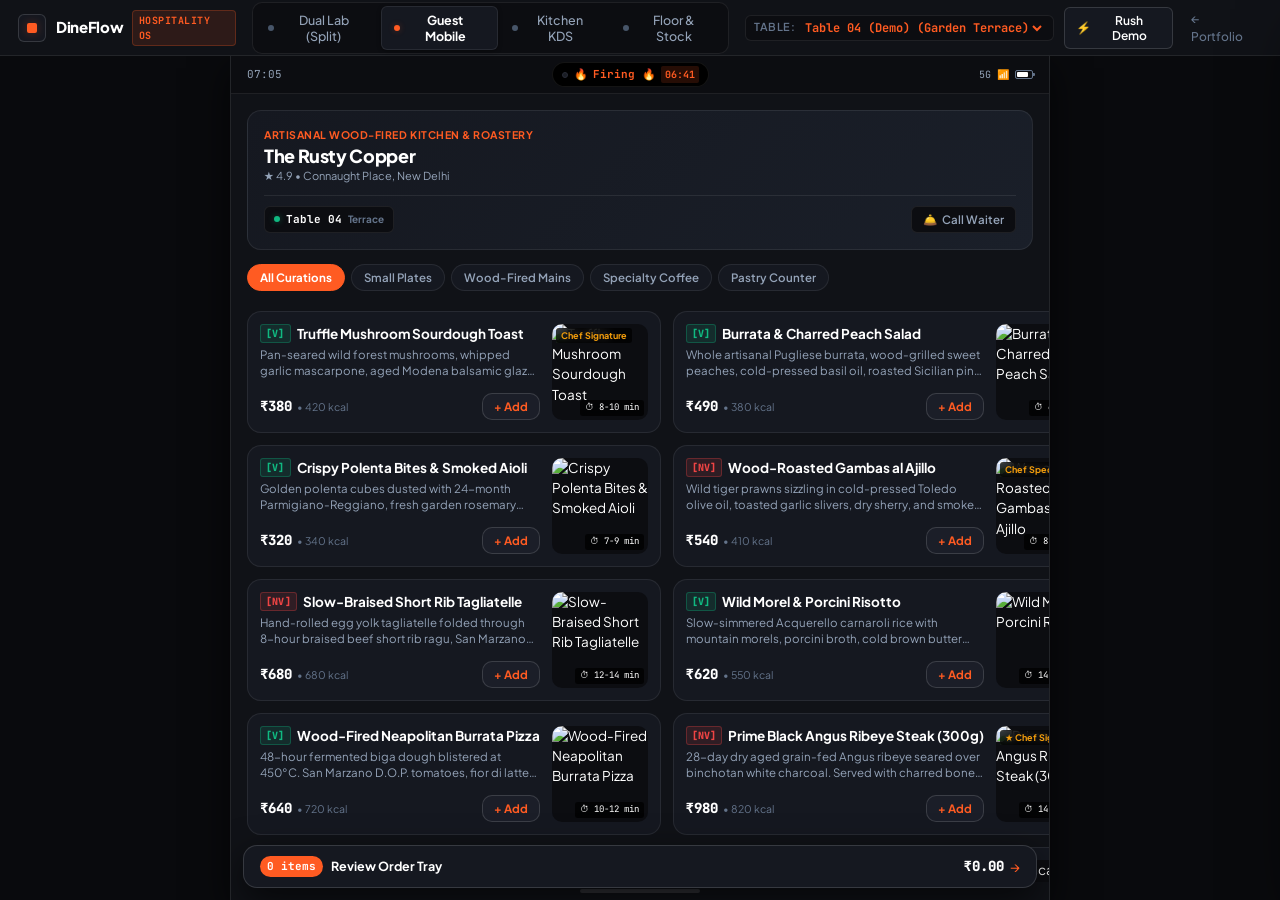
==== commit 99ed0bc3: "fix(dineflow): perfect menu card image constraints and default to customer dining view" ====
--- a/dineflow/index.html
+++ b/dineflow/index.html
@@ -34,11 +34,11 @@
 
       <!-- Segmented View Switcher -->
       <nav class="df-nav-tabs" aria-label="View Switcher">
-        <button class="nav-tab-btn active" data-view="split">
+        <button class="nav-tab-btn" data-view="split">
           <span class="tab-dot"></span>
           <span>Dual Lab (Split)</span>
         </button>
-        <button class="nav-tab-btn" data-view="customer">
+        <button class="nav-tab-btn active" data-view="customer">
           <span class="tab-dot"></span>
           <span>Guest Mobile</span>
         </button>
@@ -70,7 +70,7 @@
   <!-- =========================================================================
        MAIN APPLICATION WORKSPACE
        ========================================================================= -->
-  <main class="df-workspace-container mode-split" id="dineflowApp">
+  <main class="df-workspace-container mode-customer" id="dineflowApp">
     <div class="df-workspace-grid">
 
       <!-- ---------------------------------------------------------------------
--- a/dineflow/style.css
+++ b/dineflow/style.css
@@ -1,10 +1,10 @@
 /* ============================================================================
-   DINEFLOW — ENTERPRISE HOSPITALITY OS & REAL-TIME MULTI-STATION KDS
-   Design Language: "Slate & Ember" (Toast POS / Square / Linear Caliber)
+   DINEFLOW — ENTERPRISE HOSPITALITY OPERATING SYSTEM & REAL-TIME MULTI-STATION KDS
+   Design Language: "Slate & Ember" (Linear, Toast POS & Square Caliber)
    ============================================================================ */
 
 /* ----------------------------------------------------------------------------
-   1. COLOR DESIGN TOKENS & TYPOGRAPHY
+   1. COLOR TOKENS & CORE SYSTEM VARIABLES
    ---------------------------------------------------------------------------- */
 :root {
   /* Slate & Canvas Palette */
@@ -98,6 +98,12 @@
   outline: none;
 }
 
+img {
+  max-width: 100%;
+  height: auto;
+  display: block;
+}
+
 /* ----------------------------------------------------------------------------
    2. GLOBAL NAVIGATION BAR (.df-header / .df-studio-navbar)
    ---------------------------------------------------------------------------- */
@@ -318,59 +324,83 @@
   width: 100%;
 }
 
-/* MODE 1: DUAL LAB (SPLIT) */
-.df-workspace-container.mode-split .df-guest-panel {
-  display: flex;
-  width: 420px;
-  min-width: 380px;
-  border-right: 1px solid var(--df-border-subtle);
-}
-
-.df-workspace-container.mode-split .df-kds-panel {
-  display: flex;
-  flex: 1;
-}
-
-.df-workspace-container.mode-split .df-stats-panel {
-  display: none !important;
-}
-
-/* MODE 2: CUSTOMER GUEST ONLY (Centered clean view) */
-.df-workspace-container.mode-customer .df-guest-panel {
+/* ----------------------------------------------------------------------------
+   MODE 1: CUSTOMER GUEST ONLY (Default clean dining web app)
+   ---------------------------------------------------------------------------- */
+.df-workspace-container.mode-customer .df-guest-panel,
+.dineflow-app.mode-customer .df-guest-panel {
   display: flex;
   width: 100%;
-  max-width: 460px;
+  max-width: 820px;
   margin: 0 auto;
   border-left: 1px solid var(--df-border-subtle);
   border-right: 1px solid var(--df-border-subtle);
+  box-shadow: var(--df-shadow-lg);
 }
 
 .df-workspace-container.mode-customer .df-kds-panel,
-.df-workspace-container.mode-customer .df-stats-panel {
+.df-workspace-container.mode-customer .df-stats-panel,
+.dineflow-app.mode-customer .df-kds-panel,
+.dineflow-app.mode-customer .df-stats-panel {
   display: none !important;
 }
 
-/* MODE 3: KITCHEN KDS ONLY (100% WIDESCREEN) */
-.df-workspace-container.mode-kds .df-kds-panel {
+/* ----------------------------------------------------------------------------
+   MODE 2: KITCHEN KDS ONLY (100% Widescreen Commercial Terminal)
+   ---------------------------------------------------------------------------- */
+.df-workspace-container.mode-kds .df-kds-panel,
+.dineflow-app.mode-kds .df-kds-panel {
   display: flex;
   width: 100%;
   flex: 1;
 }
 
 .df-workspace-container.mode-kds .df-guest-panel,
-.df-workspace-container.mode-kds .df-stats-panel {
+.df-workspace-container.mode-kds .df-stats-panel,
+.dineflow-app.mode-kds .df-guest-panel,
+.dineflow-app.mode-kds .df-stats-panel {
   display: none !important;
 }
 
-/* MODE 4: STATS & FLOOR MANAGEMENT */
-.df-workspace-container.mode-stats .df-stats-panel {
+/* ----------------------------------------------------------------------------
+   MODE 3: DUAL LAB (SPLIT INTERACTIVE DEVICE STUDIO)
+   ---------------------------------------------------------------------------- */
+.df-workspace-container.mode-split .df-guest-panel,
+.dineflow-app.mode-split .df-guest-panel {
+  display: flex;
+  width: 440px;
+  min-width: 400px;
+  max-width: 440px;
+  border-right: 1px solid var(--df-border-subtle);
+  background-color: var(--df-surface-base);
+}
+
+.df-workspace-container.mode-split .df-kds-panel,
+.dineflow-app.mode-split .df-kds-panel {
+  display: flex;
+  flex: 1;
+  min-width: 0;
+}
+
+.df-workspace-container.mode-split .df-stats-panel,
+.dineflow-app.mode-split .df-stats-panel {
+  display: none !important;
+}
+
+/* ----------------------------------------------------------------------------
+   MODE 4: STATS & FLOOR MANAGEMENT
+   ---------------------------------------------------------------------------- */
+.df-workspace-container.mode-stats .df-stats-panel,
+.dineflow-app.mode-stats .df-stats-panel {
   display: flex;
   width: 100%;
   flex: 1;
 }
 
 .df-workspace-container.mode-stats .df-guest-panel,
-.df-workspace-container.mode-stats .df-kds-panel {
+.df-workspace-container.mode-stats .df-kds-panel,
+.dineflow-app.mode-stats .df-guest-panel,
+.dineflow-app.mode-stats .df-kds-panel {
   display: none !important;
 }
 
@@ -491,7 +521,7 @@
   flex: 1;
   overflow-y: auto;
   overflow-x: hidden;
-  padding: 14px 14px 80px 14px;
+  padding: 16px 16px 88px 16px;
 }
 
 .guest-screen-scroll::-webkit-scrollbar {
@@ -503,18 +533,18 @@
   border-radius: 4px;
 }
 
-/* Restaurant Welcome Card */
+/* Restaurant Welcome Banner */
 .restaurant-banner-card {
   background: linear-gradient(135deg, var(--df-surface-card) 0%, #1A1F29 100%);
   border: 1px solid var(--df-border-subtle);
   border-radius: var(--df-radius-lg);
-  padding: 14px;
-  margin-bottom: 12px;
+  padding: 16px;
+  margin-bottom: 14px;
 }
 
 .restaurant-tagline {
   font-size: 10.5px;
-  font-weight: 600;
+  font-weight: 700;
   text-transform: uppercase;
   letter-spacing: 0.05em;
   color: var(--df-ember);
@@ -522,7 +552,7 @@
 }
 
 .restaurant-name {
-  font-size: 17px;
+  font-size: 18px;
   font-weight: 800;
   letter-spacing: -0.02em;
   color: #FFFFFF;
@@ -540,7 +570,7 @@
   display: flex;
   align-items: center;
   justify-content: space-between;
-  padding-top: 8px;
+  padding-top: 10px;
   border-top: 1px solid var(--df-border-subtle);
 }
 
@@ -553,7 +583,7 @@
   font-weight: 700;
   color: #FFFFFF;
   background-color: var(--df-surface-inset);
-  padding: 3px 8px;
+  padding: 4px 9px;
   border-radius: var(--df-radius-sm);
   border: 1px solid var(--df-border-subtle);
 }
@@ -578,7 +608,7 @@
   color: var(--df-text-secondary);
   background-color: var(--df-surface-inset);
   border: 1px solid var(--df-border-subtle);
-  padding: 4px 10px;
+  padding: 5px 11px;
   border-radius: var(--df-radius-sm);
   display: flex;
   align-items: center;
@@ -598,7 +628,7 @@
   gap: 6px;
   overflow-x: auto;
   padding-bottom: 6px;
-  margin-bottom: 12px;
+  margin-bottom: 14px;
   scrollbar-width: none;
 }
 
@@ -606,7 +636,7 @@
   display: none;
 }
 
-.cat-chip {
+.cat-chip, .cat-pill {
   white-space: nowrap;
   font-size: 11.5px;
   font-weight: 600;
@@ -617,23 +647,36 @@
   color: var(--df-text-secondary);
 }
 
-.cat-chip:hover {
+.cat-chip:hover, .cat-pill:hover {
   color: #FFFFFF;
   border-color: var(--df-border-medium);
 }
 
-.cat-chip.active {
+.cat-chip.active, .cat-pill.active {
   background-color: var(--df-ember);
   border-color: var(--df-ember);
   color: #FFFFFF;
   font-weight: 700;
 }
 
-/* Menu Card List */
+/* ----------------------------------------------------------------------------
+   5. MENU CARDS GRID & CARDS (Flawless Responsive Design)
+   ---------------------------------------------------------------------------- */
 .menu-list-wrap {
-  display: flex;
-  flex-direction: column;
-  gap: 10px;
+  display: grid;
+  grid-template-columns: 1fr;
+  gap: 12px;
+}
+
+/* In Full-width Customer mode, show 2 columns of clean cards */
+.mode-customer .menu-list-wrap {
+  grid-template-columns: repeat(2, 1fr);
+}
+
+@media (max-width: 680px) {
+  .mode-customer .menu-list-wrap {
+    grid-template-columns: 1fr;
+  }
 }
 
 .menu-card {
@@ -642,18 +685,134 @@
   background-color: var(--df-surface-card);
   border: 1px solid var(--df-border-subtle);
   border-radius: var(--df-radius-lg);
-  padding: 10px;
+  padding: 12px;
   cursor: pointer;
-  transition: transform var(--df-transition), border-color var(--df-transition);
+  transition: transform var(--df-transition), border-color var(--df-transition), box-shadow var(--df-transition);
+  position: relative;
+  min-height: 120px;
 }
 
 .menu-card:hover {
   border-color: var(--df-border-medium);
-}
-
-.item-thumb-box {
-  width: 90px;
-  height: 90px;
+  transform: translateY(-2px);
+  box-shadow: var(--df-shadow-md);
+}
+
+.menu-card.is-soldout {
+  opacity: 0.5;
+  pointer-events: none;
+}
+
+.menu-content {
+  flex: 1;
+  min-width: 0;
+  display: flex;
+  flex-direction: column;
+  justify-content: space-between;
+}
+
+.dish-header-strip {
+  display: flex;
+  align-items: center;
+  gap: 6px;
+  margin-bottom: 4px;
+}
+
+.diet-badge {
+  font-family: var(--df-font-mono);
+  font-size: 10px;
+  font-weight: 800;
+  padding: 1px 5px;
+  border-radius: 3px;
+  letter-spacing: 0.02em;
+  flex-shrink: 0;
+}
+
+.diet-veg {
+  color: var(--df-status-ready);
+  background-color: rgba(16, 185, 129, 0.12);
+  border: 1px solid rgba(16, 185, 129, 0.3);
+}
+
+.diet-nonveg {
+  color: var(--df-status-danger);
+  background-color: rgba(239, 68, 68, 0.12);
+  border: 1px solid rgba(239, 68, 68, 0.3);
+}
+
+.dish-title {
+  font-size: 13.5px;
+  font-weight: 700;
+  color: #FFFFFF;
+  line-height: 1.3;
+  overflow: hidden;
+  text-overflow: ellipsis;
+  white-space: nowrap;
+}
+
+.dish-desc {
+  font-size: 11.5px;
+  color: var(--df-text-secondary);
+  line-height: 1.4;
+  margin-top: 2px;
+  display: -webkit-box;
+  -webkit-line-clamp: 2;
+  -webkit-box-orient: vertical;
+  overflow: hidden;
+}
+
+.menu-footer-row {
+  display: flex;
+  align-items: center;
+  justify-content: space-between;
+  gap: 8px;
+  margin-top: 8px;
+}
+
+.dish-price-wrap {
+  display: flex;
+  align-items: baseline;
+  gap: 5px;
+}
+
+.dish-price {
+  font-family: var(--df-font-mono);
+  font-size: 14px;
+  font-weight: 800;
+  color: #FFFFFF;
+}
+
+.dish-cal {
+  font-size: 10.5px;
+  color: var(--df-text-muted);
+}
+
+.btn-customize-add {
+  display: flex;
+  align-items: center;
+  gap: 4px;
+  background-color: var(--df-surface-elevated);
+  border: 1px solid var(--df-border-medium);
+  color: var(--df-ember);
+  font-weight: 700;
+  font-size: 11.5px;
+  padding: 5px 11px;
+  border-radius: var(--df-radius-md);
+  transition: all var(--df-transition);
+}
+
+.btn-customize-add:hover {
+  background-color: var(--df-ember);
+  border-color: var(--df-ember);
+  color: #FFFFFF;
+}
+
+/* STRICT IMAGE CONSTRAINT (Prevents squashing text) */
+.menu-img-wrap {
+  width: 96px;
+  height: 96px;
+  min-width: 96px;
+  max-width: 96px;
   border-radius: var(--df-radius-md);
   overflow: hidden;
   position: relative;
@@ -661,104 +820,41 @@
   background-color: var(--df-surface-inset);
 }
 
-.item-thumb-img {
+.menu-img {
   width: 100%;
   height: 100%;
   object-fit: cover;
   transition: transform 300ms ease;
 }
 
-.menu-card:hover .item-thumb-img {
-  transform: scale(1.06);
-}
-
-.dietary-badge {
+.menu-card:hover .menu-img {
+  transform: scale(1.08);
+}
+
+.badge-tag-special {
   position: absolute;
-  top: 5px;
-  left: 5px;
-  width: 14px;
-  height: 14px;
-  background-color: rgba(0, 0, 0, 0.7);
-  border: 1px solid var(--df-border-medium);
+  top: 4px;
+  left: 4px;
+  background-color: rgba(0, 0, 0, 0.75);
+  color: #F59E0B;
+  font-size: 9px;
+  font-weight: 700;
+  padding: 1px 5px;
   border-radius: 3px;
-  display: flex;
-  align-items: center;
-  justify-content: center;
-}
-
-.dietary-badge.veg::after {
-  content: '';
-  width: 6px;
-  height: 6px;
-  border-radius: 50%;
-  background-color: var(--df-status-ready);
-}
-
-.dietary-badge.non-veg::after {
-  content: '';
-  width: 6px;
-  height: 6px;
-  border-radius: 50%;
-  background-color: var(--df-status-danger);
-}
-
-.item-details-box {
-  display: flex;
-  flex-direction: column;
-  justify-content: space-between;
-  flex: 1;
-  min-width: 0;
-}
-
-.item-name {
-  font-size: 13.5px;
-  font-weight: 700;
-  color: #FFFFFF;
-  line-height: 1.3;
-}
-
-.item-desc {
-  font-size: 11px;
-  color: var(--df-text-secondary);
-  line-height: 1.4;
-  margin: 3px 0 6px 0;
-  display: -webkit-box;
-  -webkit-line-clamp: 2;
-  -webkit-box-orient: vertical;
-  overflow: hidden;
-}
-
-.item-footer-row {
-  display: flex;
-  align-items: center;
-  justify-content: space-between;
-  gap: 8px;
-}
-
-.item-price {
-  font-family: var(--df-font-mono);
-  font-size: 13.5px;
-  font-weight: 700;
-  color: #FFFFFF;
-}
-
-.btn-add-item {
-  display: flex;
-  align-items: center;
-  gap: 4px;
-  background-color: var(--df-surface-elevated);
-  border: 1px solid var(--df-border-medium);
-  color: var(--df-ember);
-  font-weight: 700;
-  font-size: 11.5px;
-  padding: 4px 10px;
-  border-radius: var(--df-radius-md);
-}
-
-.btn-add-item:hover {
-  background-color: var(--df-ember);
-  border-color: var(--df-ember);
-  color: #FFFFFF;
+  backdrop-filter: blur(4px);
+}
+
+.dish-time-badge {
+  position: absolute;
+  bottom: 4px;
+  right: 4px;
+  background-color: rgba(0, 0, 0, 0.75);
+  color: #FFFFFF;
+  font-family: var(--df-font-mono);
+  font-size: 9px;
+  padding: 1px 5px;
+  border-radius: 3px;
+  backdrop-filter: blur(4px);
 }
 
 /* Floating Order Tray Bar */
@@ -771,7 +867,7 @@
   border: 1px solid var(--df-border-medium);
   box-shadow: var(--df-shadow-lg);
   border-radius: var(--df-radius-lg);
-  padding: 10px 14px;
+  padding: 10px 16px;
   display: flex;
   align-items: center;
   justify-content: space-between;
@@ -815,7 +911,7 @@
 
 .tray-total-val {
   font-family: var(--df-font-mono);
-  font-size: 13.5px;
+  font-size: 14px;
   font-weight: 800;
   color: #FFFFFF;
 }
@@ -902,7 +998,7 @@
 }
 
 /* ----------------------------------------------------------------------------
-   5. KITCHEN DISPLAY SYSTEM (KDS) PANEL (.df-kds-panel)
+   6. KITCHEN DISPLAY SYSTEM (KDS) PANEL (.df-kds-panel)
    ---------------------------------------------------------------------------- */
 .df-kds-panel {
   display: flex;
@@ -1063,7 +1159,7 @@
   overflow-x: auto;
 }
 
-.stn-filter-btn {
+.stn-filter-btn, .station-tab-btn {
   display: flex;
   align-items: center;
   gap: 5px;
@@ -1075,11 +1171,11 @@
   white-space: nowrap;
 }
 
-.stn-filter-btn:hover {
-  color: #FFFFFF;
-}
-
-.stn-filter-btn.active {
+.stn-filter-btn:hover, .station-tab-btn:hover {
+  color: #FFFFFF;
+}
+
+.stn-filter-btn.active, .station-tab-btn.active {
   background-color: var(--df-surface-card);
   color: #FFFFFF;
   border: 1px solid var(--df-border-subtle);
@@ -1094,7 +1190,8 @@
   border-radius: var(--df-radius-pill);
 }
 
-.stn-filter-btn.active .stn-count {
+.stn-filter-btn.active .stn-count,
+.station-tab-btn.active .stn-count {
   background-color: var(--df-ember-soft);
   color: var(--df-ember);
 }
@@ -1117,7 +1214,7 @@
   border: 1px solid var(--df-border-subtle);
   border-radius: var(--df-radius-lg);
   overflow: hidden;
-  min-width: 250px;
+  min-width: 260px;
 }
 
 .col-head-bar {
@@ -1181,12 +1278,22 @@
   border-radius: 4px;
 }
 
-/* KDS Ticket Card */
+.kds-empty-col {
+  padding: 30px 16px;
+  text-align: center;
+  color: var(--df-text-muted);
+  font-size: 12px;
+  font-style: italic;
+}
+
+/* ----------------------------------------------------------------------------
+   7. KDS TICKET CARDS & ACTION BUTTONS
+   ---------------------------------------------------------------------------- */
 .kds-ticket {
   background-color: var(--df-surface-card);
   border: 1px solid var(--df-border-subtle);
   border-radius: var(--df-radius-md);
-  padding: 10px;
+  padding: 12px;
   display: flex;
   flex-direction: column;
   gap: 8px;
@@ -1198,42 +1305,69 @@
   border-color: var(--df-border-medium);
 }
 
-.ticket-top-bar {
-  display: flex;
-  align-items: center;
+.rush-stamp {
+  background-color: rgba(239, 68, 68, 0.15);
+  color: #EF4444;
+  border: 1px solid rgba(239, 68, 68, 0.3);
+  font-size: 10px;
+  font-family: var(--df-font-mono);
+  font-weight: 800;
+  text-align: center;
+  padding: 2px 6px;
+  border-radius: var(--df-radius-xs);
+  letter-spacing: 0.06em;
+}
+
+.ticket-head {
+  display: flex;
+  align-items: flex-start;
   justify-content: space-between;
-}
-
-.ticket-table-badge {
-  font-family: var(--df-font-mono);
-  font-size: 11px;
+  gap: 6px;
+}
+
+.ticket-left {
+  display: flex;
+  flex-direction: column;
+  gap: 2px;
+}
+
+.ticket-table {
+  font-family: var(--df-font-mono);
+  font-size: 12.5px;
   font-weight: 800;
   color: #FFFFFF;
-  background-color: var(--df-surface-elevated);
-  padding: 2px 7px;
+}
+
+.ticket-id {
+  font-family: var(--df-font-mono);
+  font-size: 10px;
+  color: var(--df-text-muted);
+}
+
+.ticket-right {
+  display: flex;
+  align-items: center;
+}
+
+.ticket-timer {
+  font-family: var(--df-font-mono);
+  font-size: 11px;
+  font-weight: 700;
+  color: var(--df-ember);
+  background-color: rgba(255, 91, 34, 0.1);
+  padding: 2px 6px;
   border-radius: var(--df-radius-xs);
-  border: 1px solid var(--df-border-subtle);
-}
-
-.ticket-order-ref {
-  font-family: var(--df-font-mono);
-  font-size: 10.5px;
-  color: var(--df-text-muted);
-}
-
-.ticket-timer-pill {
-  font-family: var(--df-font-mono);
-  font-size: 11px;
-  font-weight: 700;
-  display: flex;
-  align-items: center;
-  gap: 4px;
-  color: var(--df-text-secondary);
-}
-
-.ticket-timer-pill.timer-urgent {
+}
+
+.urgency-warning .ticket-timer {
+  color: var(--df-status-cooking);
+  background-color: rgba(245, 158, 11, 0.15);
+}
+
+.urgency-delayed .ticket-timer {
   color: var(--df-status-danger);
-  animation: pulseWarning 1.5s infinite;
+  background-color: rgba(239, 68, 68, 0.2);
+  animation: pulseWarning 1.4s infinite;
 }
 
 @keyframes pulseWarning {
@@ -1241,455 +1375,125 @@
   50% { opacity: 0.5; }
 }
 
-.ticket-items-box {
-  display: flex;
-  flex-direction: column;
-  gap: 5px;
-  border-top: 1px solid var(--df-border-subtle);
-  border-bottom: 1px solid var(--df-border-subtle);
+.ticket-items-list {
+  display: flex;
+  flex-direction: column;
+  gap: 6px;
+  border-top: 1px dashed var(--df-border-subtle);
+  border-bottom: 1px dashed var(--df-border-subtle);
   padding: 6px 0;
 }
 
-.ticket-item-row {
+.t-item {
+  display: flex;
+  flex-direction: column;
+  gap: 2px;
+}
+
+.t-item-line {
   display: flex;
   align-items: flex-start;
   gap: 6px;
   font-size: 12px;
 }
 
-.ticket-qty {
+.t-qty {
   font-family: var(--df-font-mono);
   font-weight: 700;
   color: var(--df-ember);
 }
 
-.ticket-item-name {
+.t-name {
   font-weight: 600;
   color: var(--df-text-primary);
   flex: 1;
 }
 
-.ticket-mods {
-  font-size: 10px;
-  color: var(--df-text-muted);
-  display: block;
-}
-
-.ticket-notes {
-  font-size: 10px;
-  color: var(--df-ember);
-  display: block;
-}
-
-.ticket-btn-bump {
+.t-mods {
+  display: flex;
+  flex-wrap: wrap;
+  gap: 4px;
+  margin-left: 18px;
+}
+
+.t-mod-pill {
+  font-size: 9.5px;
+  color: var(--df-text-secondary);
+  background-color: rgba(255, 255, 255, 0.05);
+  padding: 1px 5px;
+  border-radius: 3px;
+}
+
+.ticket-chef-notes {
+  font-size: 10.5px;
+  color: #F59E0B;
+  background-color: rgba(245, 158, 11, 0.08);
+  padding: 4px 8px;
+  border-radius: var(--df-radius-xs);
+  border-left: 2px solid #F59E0B;
+}
+
+.ticket-actions {
+  margin-top: 4px;
+}
+
+.kds-bump-btn {
   width: 100%;
+  padding: 8px 12px;
+  border-radius: var(--df-radius-sm);
+  font-size: 12px;
+  font-weight: 700;
+  color: #FFFFFF;
+  display: flex;
+  align-items: center;
+  justify-content: center;
+  gap: 6px;
+  cursor: pointer;
+  box-shadow: 0 1px 3px rgba(0, 0, 0, 0.3);
+}
+
+.btn-fire {
   background-color: var(--df-surface-elevated);
   border: 1px solid var(--df-border-medium);
-  color: #FFFFFF;
-  font-weight: 700;
-  font-size: 11.5px;
-  padding: 6px 10px;
-  border-radius: var(--df-radius-sm);
-  display: flex;
-  align-items: center;
-  justify-content: center;
-  gap: 5px;
-}
-
-.ticket-btn-bump:hover {
+}
+
+.btn-fire:hover {
   background-color: var(--df-ember);
   border-color: var(--df-ember);
-  color: #FFFFFF;
-}
-
-.col-ready .ticket-btn-bump {
+}
+
+.btn-ready {
+  background-color: var(--df-surface-elevated);
+  border: 1px solid var(--df-border-medium);
+}
+
+.btn-ready:hover {
+  background-color: var(--df-status-cooking);
+  border-color: var(--df-status-cooking);
+}
+
+.btn-complete {
   background-color: var(--df-status-ready);
-  border-color: var(--df-status-ready);
-  color: #FFFFFF;
-}
-
-/* ----------------------------------------------------------------------------
-   6. STATS & POS TELEMETRY PANEL (.df-stats-panel)
-   ---------------------------------------------------------------------------- */
-.df-stats-panel {
-  flex-direction: column;
-  height: 100%;
-  padding: 16px;
-  background-color: var(--df-canvas);
-  overflow-y: auto;
-  gap: 16px;
-}
-
-.telemetry-grid {
-  display: grid;
-  grid-template-columns: repeat(4, 1fr);
-  gap: 12px;
-}
-
-.telemetry-card {
-  background-color: var(--df-surface-base);
-  border: 1px solid var(--df-border-subtle);
-  border-radius: var(--df-radius-lg);
-  padding: 14px;
-}
-
-.tel-label {
-  font-size: 11px;
-  font-weight: 600;
-  color: var(--df-text-muted);
-  text-transform: uppercase;
-  letter-spacing: 0.04em;
-  margin-bottom: 4px;
-}
-
-.tel-val {
-  font-family: var(--df-font-mono);
-  font-size: 24px;
-  font-weight: 800;
-  color: #FFFFFF;
-}
-
-.tel-delta {
-  font-size: 11px;
-  color: var(--df-text-secondary);
-  margin-top: 2px;
-}
-
-.panel-card-block {
-  background-color: var(--df-surface-base);
-  border: 1px solid var(--df-border-subtle);
-  border-radius: var(--df-radius-lg);
-  padding: 16px;
-  display: flex;
-  flex-direction: column;
-  gap: 12px;
-}
-
-.block-header {
-  display: flex;
-  align-items: center;
-  justify-content: space-between;
-}
-
-.block-title {
-  font-size: 14px;
-  font-weight: 700;
-  color: #FFFFFF;
-}
-
-.block-desc {
-  font-size: 11.5px;
-  color: var(--df-text-secondary);
-  margin-top: 2px;
-}
-
-.block-badge {
-  font-family: var(--df-font-mono);
-  font-size: 11px;
-  font-weight: 600;
-  color: var(--df-ember);
-  background-color: var(--df-ember-soft);
-  padding: 3px 8px;
-  border-radius: var(--df-radius-xs);
-  border: 1px solid rgba(255, 91, 34, 0.2);
-}
-
-/* 12-Table Interactive Floor Map */
-.floor-tables-row {
-  display: grid;
-  grid-template-columns: repeat(4, 1fr);
-  gap: 10px;
-}
-
-.floor-table-card {
-  background-color: var(--df-surface-card);
-  border: 1px solid var(--df-border-subtle);
-  border-radius: var(--df-radius-md);
-  padding: 12px;
-  display: flex;
-  flex-direction: column;
-  align-items: center;
-  justify-content: center;
-  gap: 4px;
-  cursor: pointer;
-  transition: all var(--df-transition);
-}
-
-.floor-table-card:hover {
-  border-color: var(--df-ember);
-  transform: translateY(-2px);
-}
-
-.floor-table-card.occupied {
-  border-color: rgba(255, 91, 34, 0.4);
-  background: linear-gradient(135deg, var(--df-surface-card) 0%, rgba(255, 91, 34, 0.08) 100%);
-}
-
-.floor-tbl-num {
-  font-family: var(--df-font-mono);
-  font-size: 14px;
-  font-weight: 800;
-  color: #FFFFFF;
-}
-
-.floor-tbl-status {
-  font-size: 10px;
-  font-weight: 600;
-  color: var(--df-text-secondary);
-}
-
-.floor-table-card.occupied .floor-tbl-status {
-  color: var(--df-ember);
-}
-
-/* 86'd Stock Management Grid */
-.stock-items-grid {
-  display: grid;
-  grid-template-columns: repeat(2, 1fr);
-  gap: 10px;
-}
-
-.stock-control-card {
-  background-color: var(--df-surface-card);
-  border: 1px solid var(--df-border-subtle);
-  border-radius: var(--df-radius-md);
-  padding: 10px 12px;
-  display: flex;
-  align-items: center;
-  justify-content: space-between;
-}
-
-.stock-dish-name {
-  font-size: 12px;
-  font-weight: 600;
-  color: #FFFFFF;
-}
-
-.stock-status-pill {
-  font-size: 10.5px;
-  font-weight: 600;
-  color: var(--df-status-ready);
-}
-
-.stock-status-pill.soldout {
-  color: var(--df-status-danger);
-}
-
-.btn-stock-toggle {
-  font-size: 11px;
-  font-weight: 600;
-  padding: 3px 8px;
-  border-radius: var(--df-radius-xs);
+  border: 1px solid var(--df-status-ready);
+}
+
+.btn-complete:hover {
+  background-color: #059669;
+}
+
+.btn-receipt {
   background-color: var(--df-surface-elevated);
   border: 1px solid var(--df-border-subtle);
   color: var(--df-text-secondary);
 }
 
-.btn-stock-toggle:hover {
+.btn-receipt:hover {
   color: #FFFFFF;
   border-color: var(--df-border-medium);
 }
 
 /* ----------------------------------------------------------------------------
-   7. MODALS, DRAWERS & POPUPS
-   ---------------------------------------------------------------------------- */
-.modal-backdrop {
-  position: fixed;
-  inset: 0;
-  background-color: rgba(0, 0, 0, 0.75);
-  backdrop-filter: blur(8px);
-  z-index: 100;
-  display: none;
-  align-items: center;
-  justify-content: center;
-  padding: 16px;
-}
-
-.modal-backdrop.active {
-  display: flex;
-}
-
-.modal-dialog-card {
-  background-color: var(--df-surface-base);
-  border: 1px solid var(--df-border-medium);
-  border-radius: var(--df-radius-xl);
-  box-shadow: var(--df-shadow-modal);
-  width: 100%;
-  max-width: 480px;
-  overflow: hidden;
-  display: flex;
-  flex-direction: column;
-  animation: modalPop 180ms cubic-bezier(0.16, 1, 0.3, 1);
-}
-
-.modal-dialog-card.modal-compact {
-  max-width: 400px;
-}
-
-@keyframes modalPop {
-  0% { transform: scale(0.96); opacity: 0; }
-  100% { transform: scale(1); opacity: 1; }
-}
-
-.modal-card-head {
-  padding: 14px 18px;
-  display: flex;
-  align-items: center;
-  justify-content: space-between;
-  border-bottom: 1px solid var(--df-border-subtle);
-  background-color: var(--df-surface-card);
-}
-
-.modal-item-title {
-  font-size: 15px;
-  font-weight: 700;
-  color: #FFFFFF;
-}
-
-.modal-item-price {
-  font-family: var(--df-font-mono);
-  font-size: 13px;
-  font-weight: 700;
-  color: var(--df-ember);
-}
-
-.btn-modal-close {
-  font-size: 20px;
-  color: var(--df-text-muted);
-  line-height: 1;
-  padding: 2px 6px;
-}
-
-.btn-modal-close:hover {
-  color: #FFFFFF;
-}
-
-.modal-card-body {
-  padding: 18px;
-  max-height: 70vh;
-  overflow-y: auto;
-  display: flex;
-  flex-direction: column;
-  gap: 14px;
-}
-
-.modal-dish-desc {
-  font-size: 12px;
-  color: var(--df-text-secondary);
-  line-height: 1.4;
-}
-
-.mod-notes-box {
-  display: flex;
-  flex-direction: column;
-  gap: 4px;
-}
-
-.notes-label {
-  font-size: 11px;
-  font-weight: 600;
-  color: var(--df-text-muted);
-  text-transform: uppercase;
-}
-
-.notes-textarea {
-  width: 100%;
-  background-color: var(--df-surface-inset);
-  border: 1px solid var(--df-border-subtle);
-  border-radius: var(--df-radius-sm);
-  padding: 8px 10px;
-  font-size: 12px;
-  color: #FFFFFF;
-  resize: none;
-}
-
-.notes-textarea:focus {
-  border-color: var(--df-border-focus);
-}
-
-.modal-card-foot {
-  padding: 12px 18px;
-  display: flex;
-  align-items: center;
-  justify-content: flex-end;
-  gap: 10px;
-  border-top: 1px solid var(--df-border-subtle);
-  background-color: var(--df-surface-card);
-}
-
-.btn-primary-solid {
-  background-color: var(--df-ember);
-  color: #FFFFFF;
-  font-weight: 700;
-  font-size: 12.5px;
-  padding: 8px 16px;
-  border-radius: var(--df-radius-sm);
-  box-shadow: 0 2px 8px var(--df-ember-glow);
-}
-
-.btn-primary-solid:hover {
-  background-color: var(--df-ember-hover);
-}
-
-.btn-secondary-flat {
-  color: var(--df-text-secondary);
-  font-size: 12.5px;
-  font-weight: 600;
-  padding: 8px 12px;
-}
-
-.btn-secondary-flat:hover {
-  color: #FFFFFF;
-}
-
-/* Modifiers Lists */
-.mod-group-block {
-  margin-bottom: 12px;
-}
-
-.mod-group-title {
-  font-size: 11px;
-  font-weight: 700;
-  color: var(--df-text-muted);
-  text-transform: uppercase;
-  letter-spacing: 0.04em;
-  margin-bottom: 6px;
-}
-
-.mod-options-list {
-  display: flex;
-  flex-direction: column;
-  gap: 6px;
-}
-
-.mod-option-row {
-  display: flex;
-  align-items: center;
-  justify-content: space-between;
-  padding: 7px 10px;
-  background-color: var(--df-surface-card);
-  border: 1px solid var(--df-border-subtle);
-  border-radius: var(--df-radius-sm);
-  cursor: pointer;
-  font-size: 12px;
-}
-
-.mod-option-row:hover {
-  border-color: var(--df-border-medium);
-}
-
-.mod-option-row input {
-  margin-right: 8px;
-  accent-color: var(--df-ember);
-}
-
-.mod-price {
-  font-family: var(--df-font-mono);
-  color: var(--df-text-secondary);
-}
-
-/* ----------------------------------------------------------------------------
-   8. SLIDE-OUT ORDER TRAY DRAWER (.drawer-tray-panel)
+   8. SLIDE-OUT ORDER TRAY DRAWER (.drawer-tray-panel / #cartDrawer)
    ---------------------------------------------------------------------------- */
 .drawer-tray-panel {
   position: fixed;
@@ -1760,32 +1564,46 @@
   gap: 10px;
 }
 
-.cart-item-row {
+.cart-item-card {
   display: flex;
   align-items: center;
   justify-content: space-between;
   gap: 10px;
-  padding-bottom: 8px;
+  padding: 10px 0;
   border-bottom: 1px dashed var(--df-border-subtle);
 }
 
-.cart-item-main {
+.ci-info {
   flex: 1;
-}
-
-.cart-item-title {
+  display: flex;
+  flex-direction: column;
+  gap: 2px;
+}
+
+.ci-name {
   font-size: 12.5px;
-  font-weight: 600;
-  color: #FFFFFF;
-}
-
-.cart-item-mods {
+  font-weight: 700;
+  color: #FFFFFF;
+}
+
+.ci-mods {
   font-size: 10.5px;
   color: var(--df-text-muted);
-  display: block;
-}
-
-.cart-qty-control {
+}
+
+.ci-notes {
+  font-size: 10px;
+  color: var(--df-ember);
+  font-style: italic;
+}
+
+.ci-right {
+  display: flex;
+  align-items: center;
+  gap: 10px;
+}
+
+.ci-qty-stepper {
   display: flex;
   align-items: center;
   gap: 6px;
@@ -1797,17 +1615,21 @@
   font-size: 11px;
 }
 
-.btn-qty-step {
+.ci-btn-step {
   color: var(--df-text-secondary);
   font-weight: 700;
   padding: 0 4px;
 }
 
-.btn-qty-step:hover {
+.ci-btn-step:hover {
   color: var(--df-ember);
 }
 
-.cart-item-amt {
+.ci-qty-val {
+  color: #FFFFFF;
+}
+
+.ci-price {
   font-family: var(--df-font-mono);
   font-size: 12.5px;
   font-weight: 700;
@@ -1880,8 +1702,220 @@
 }
 
 /* ----------------------------------------------------------------------------
-   9. WAITER CALL MODAL
+   9. MODALS: CUSTOMIZATION, WAITER CALL, PAYMENT, TRACKER & RECEIPT
    ---------------------------------------------------------------------------- */
+.modal-backdrop {
+  position: fixed;
+  inset: 0;
+  background-color: rgba(0, 0, 0, 0.75);
+  backdrop-filter: blur(8px);
+  z-index: 100;
+  display: none;
+  align-items: center;
+  justify-content: center;
+  padding: 16px;
+}
+
+.modal-backdrop.active {
+  display: flex;
+}
+
+.modal-dialog-card {
+  background-color: var(--df-surface-base);
+  border: 1px solid var(--df-border-medium);
+  border-radius: var(--df-radius-xl);
+  box-shadow: var(--df-shadow-modal);
+  width: 100%;
+  max-width: 480px;
+  overflow: hidden;
+  display: flex;
+  flex-direction: column;
+  animation: modalPop 180ms cubic-bezier(0.16, 1, 0.3, 1);
+}
+
+.modal-dialog-card.modal-compact {
+  max-width: 400px;
+}
+
+@keyframes modalPop {
+  0% { transform: scale(0.96); opacity: 0; }
+  100% { transform: scale(1); opacity: 1; }
+}
+
+.modal-card-head {
+  padding: 14px 18px;
+  display: flex;
+  align-items: center;
+  justify-content: space-between;
+  border-bottom: 1px solid var(--df-border-subtle);
+  background-color: var(--df-surface-card);
+}
+
+.modal-item-title {
+  font-size: 15px;
+  font-weight: 700;
+  color: #FFFFFF;
+}
+
+.modal-item-price {
+  font-family: var(--df-font-mono);
+  font-size: 13px;
+  font-weight: 700;
+  color: var(--df-ember);
+}
+
+.btn-modal-close {
+  font-size: 20px;
+  color: var(--df-text-muted);
+  line-height: 1;
+  padding: 2px 6px;
+}
+
+.btn-modal-close:hover {
+  color: #FFFFFF;
+}
+
+.modal-card-body {
+  padding: 18px;
+  max-height: 70vh;
+  overflow-y: auto;
+  display: flex;
+  flex-direction: column;
+  gap: 14px;
+}
+
+.modal-dish-desc {
+  font-size: 12px;
+  color: var(--df-text-secondary);
+  line-height: 1.4;
+}
+
+.mod-notes-box {
+  display: flex;
+  flex-direction: column;
+  gap: 4px;
+}
+
+.notes-label {
+  font-size: 11px;
+  font-weight: 600;
+  color: var(--df-text-muted);
+  text-transform: uppercase;
+}
+
+.notes-textarea {
+  width: 100%;
+  background-color: var(--df-surface-inset);
+  border: 1px solid var(--df-border-subtle);
+  border-radius: var(--df-radius-sm);
+  padding: 8px 10px;
+  font-size: 12px;
+  color: #FFFFFF;
+  resize: none;
+}
+
+.notes-textarea:focus {
+  border-color: var(--df-border-focus);
+}
+
+.modal-card-foot {
+  padding: 12px 18px;
+  display: flex;
+  align-items: center;
+  justify-content: flex-end;
+  gap: 10px;
+  border-top: 1px solid var(--df-border-subtle);
+  background-color: var(--df-surface-card);
+}
+
+.btn-primary-solid {
+  background-color: var(--df-ember);
+  color: #FFFFFF;
+  font-weight: 700;
+  font-size: 12.5px;
+  padding: 8px 16px;
+  border-radius: var(--df-radius-sm);
+  box-shadow: 0 2px 8px var(--df-ember-glow);
+}
+
+.btn-primary-solid:hover {
+  background-color: var(--df-ember-hover);
+}
+
+.btn-secondary-flat {
+  color: var(--df-text-secondary);
+  font-size: 12.5px;
+  font-weight: 600;
+  padding: 8px 12px;
+}
+
+.btn-secondary-flat:hover {
+  color: #FFFFFF;
+}
+
+/* Modifiers Lists */
+.mod-group {
+  margin-bottom: 12px;
+}
+
+.mod-group-head {
+  display: flex;
+  align-items: center;
+  justify-content: space-between;
+  margin-bottom: 6px;
+}
+
+.mod-group-title {
+  font-size: 11px;
+  font-weight: 700;
+  color: var(--df-text-muted);
+  text-transform: uppercase;
+  letter-spacing: 0.04em;
+}
+
+.mod-group-req {
+  font-size: 10px;
+  font-weight: 600;
+  color: var(--df-ember);
+}
+
+.mod-options-list {
+  display: flex;
+  flex-direction: column;
+  gap: 6px;
+}
+
+.mod-option-row {
+  display: flex;
+  align-items: center;
+  justify-content: space-between;
+  padding: 8px 10px;
+  background-color: var(--df-surface-card);
+  border: 1px solid var(--df-border-subtle);
+  border-radius: var(--df-radius-sm);
+  cursor: pointer;
+  font-size: 12px;
+}
+
+.mod-option-row:hover {
+  border-color: var(--df-border-medium);
+}
+
+.mod-input {
+  margin-right: 8px;
+  accent-color: var(--df-ember);
+}
+
+.mod-opt-name {
+  color: #FFFFFF;
+}
+
+.mod-opt-price {
+  font-family: var(--df-font-mono);
+  color: var(--df-text-secondary);
+}
+
+/* Waiter Call Service Modal */
 .service-call-title-group {
   display: flex;
   align-items: center;
@@ -1908,7 +1942,7 @@
   gap: 8px;
 }
 
-.service-reason-btn {
+.service-reason-btn, .wc-option-btn {
   display: flex;
   flex-direction: column;
   align-items: center;
@@ -1920,12 +1954,12 @@
   color: #FFFFFF;
 }
 
-.service-reason-btn:hover {
+.service-reason-btn:hover, .wc-option-btn:hover {
   border-color: var(--df-ember);
   background-color: var(--df-surface-hover);
 }
 
-.service-reason-btn.active {
+.service-reason-btn.active, .wc-option-btn.active {
   border-color: var(--df-ember);
   background-color: var(--df-ember-soft);
 }
@@ -1939,9 +1973,7 @@
   font-weight: 600;
 }
 
-/* ----------------------------------------------------------------------------
-   10. STRIPE-CALIBER PAYMENT CHECKOUT MODAL (#paymentModal)
-   ---------------------------------------------------------------------------- */
+/* Stripe/Apple-Caliber Payment Gateway */
 .checkout-brand-title {
   display: flex;
   align-items: center;
@@ -2011,7 +2043,6 @@
   display: flex;
 }
 
-/* UPI Display Wrap */
 .upi-display-wrap {
   display: flex;
   flex-direction: column;
@@ -2070,7 +2101,6 @@
   background-color: var(--df-ember-hover);
 }
 
-/* Card Display Wrap */
 .card-display-wrap {
   display: flex;
   flex-direction: column;
@@ -2119,7 +2149,6 @@
   font-family: var(--df-font-mono);
 }
 
-/* Feedback Step Views */
 .payment-step-feedback {
   padding: 24px 16px;
   display: flex;
@@ -2201,9 +2230,7 @@
   background-color: var(--df-ember-hover);
 }
 
-/* ----------------------------------------------------------------------------
-   11. ORDER TRACKER MODAL (#customerOrderTrackerModal)
-   ---------------------------------------------------------------------------- */
+/* Order Tracker Modal */
 .tracker-meta {
   font-family: var(--df-font-mono);
   font-size: 11px;
@@ -2297,9 +2324,7 @@
   color: #FFFFFF;
 }
 
-/* ----------------------------------------------------------------------------
-   12. AUTHENTIC 80MM THERMAL RECEIPT MODAL (#thermalReceiptModal)
-   ---------------------------------------------------------------------------- */
+/* Authentic 80mm Dot-Matrix Thermal Receipt */
 .receipt-paper-card {
   background-color: #FAF8F3;
   color: #1A1A1A;
@@ -2318,64 +2343,79 @@
   line-height: 1.4;
 }
 
-.receipt-header-print {
+.receipt-header {
   text-align: center;
-  border-bottom: 1px dashed #A3A3A3;
-  padding-bottom: 12px;
   margin-bottom: 12px;
 }
 
-.receipt-title {
+.receipt-brand {
   font-size: 15px;
   font-weight: 800;
   letter-spacing: 0.05em;
   text-transform: uppercase;
 }
 
-.receipt-sub {
-  font-size: 10px;
+.receipt-divider {
+  border-bottom: 1px dashed #A3A3A3;
+  margin: 10px 0;
+}
+
+.receipt-table-meta {
+  font-size: 10.5px;
   color: #525252;
-}
-
-.receipt-table-items {
-  width: 100%;
-  border-collapse: collapse;
-  margin-bottom: 12px;
-}
-
-.receipt-table-items th {
-  text-align: left;
-  border-bottom: 1px solid #1A1A1A;
-  padding-bottom: 4px;
-  font-size: 10px;
-}
-
-.receipt-table-items td {
-  padding: 4px 0;
-  font-size: 11px;
-}
-
-.receipt-totals-block {
+  line-height: 1.5;
+}
+
+.receipt-items-list {
+  display: flex;
+  flex-direction: column;
+  gap: 4px;
+  margin: 10px 0;
+}
+
+.r-item-row {
+  display: flex;
+  justify-content: space-between;
+  font-size: 11px;
+}
+
+.r-item-mod {
+  font-size: 9.5px;
+  color: #666;
+  margin-left: 12px;
+}
+
+.receipt-totals-wrap {
+  display: flex;
+  flex-direction: column;
+  gap: 3px;
   border-top: 1px dashed #A3A3A3;
   padding-top: 8px;
-  margin-top: 8px;
-}
-
-.receipt-totals-line {
+}
+
+.r-total-row {
   display: flex;
   justify-content: space-between;
   font-size: 11px;
-  margin-bottom: 2px;
-}
-
-.receipt-totals-line.grand-total {
-  font-size: 13.5px;
+}
+
+.r-total-row.grand {
+  font-size: 14px;
   font-weight: 800;
   border-top: 1px solid #1A1A1A;
   padding-top: 4px;
   margin-top: 4px;
 }
 
+.receipt-tax-footer {
+  text-align: center;
+  font-size: 10px;
+  color: #666;
+  margin-top: 12px;
+  border-top: 1px dashed #A3A3A3;
+  padding-top: 8px;
+}
+
 .receipt-action-toolbar {
   background-color: #ECE9E2;
   padding: 12px 18px;
@@ -2387,7 +2427,234 @@
 }
 
 /* ----------------------------------------------------------------------------
-   13. TOAST NOTIFICATIONS (.toast-hub)
+   10. STATS & POS TELEMETRY PANEL (.df-stats-panel)
+   ---------------------------------------------------------------------------- */
+.df-stats-panel {
+  flex-direction: column;
+  height: 100%;
+  padding: 20px;
+  background-color: var(--df-canvas);
+  overflow-y: auto;
+  gap: 18px;
+}
+
+.telemetry-grid {
+  display: grid;
+  grid-template-columns: repeat(4, 1fr);
+  gap: 14px;
+}
+
+.telemetry-card {
+  background-color: var(--df-surface-base);
+  border: 1px solid var(--df-border-subtle);
+  border-radius: var(--df-radius-lg);
+  padding: 16px;
+}
+
+.tel-label {
+  font-size: 11px;
+  font-weight: 600;
+  color: var(--df-text-muted);
+  text-transform: uppercase;
+  letter-spacing: 0.04em;
+  margin-bottom: 4px;
+}
+
+.tel-val {
+  font-family: var(--df-font-mono);
+  font-size: 24px;
+  font-weight: 800;
+  color: #FFFFFF;
+}
+
+.tel-delta {
+  font-size: 11px;
+  color: var(--df-text-secondary);
+  margin-top: 2px;
+}
+
+.panel-card-block {
+  background-color: var(--df-surface-base);
+  border: 1px solid var(--df-border-subtle);
+  border-radius: var(--df-radius-lg);
+  padding: 18px;
+  display: flex;
+  flex-direction: column;
+  gap: 14px;
+}
+
+.block-header {
+  display: flex;
+  align-items: center;
+  justify-content: space-between;
+}
+
+.block-title {
+  font-size: 14px;
+  font-weight: 700;
+  color: #FFFFFF;
+}
+
+.block-desc {
+  font-size: 11.5px;
+  color: var(--df-text-secondary);
+  margin-top: 2px;
+}
+
+.block-badge {
+  font-family: var(--df-font-mono);
+  font-size: 11px;
+  font-weight: 600;
+  color: var(--df-ember);
+  background-color: var(--df-ember-soft);
+  padding: 3px 8px;
+  border-radius: var(--df-radius-xs);
+  border: 1px solid rgba(255, 91, 34, 0.2);
+}
+
+.floor-tables-row {
+  display: grid;
+  grid-template-columns: repeat(4, 1fr);
+  gap: 12px;
+}
+
+.table-floor-card {
+  background-color: var(--df-surface-card);
+  border: 1px solid var(--df-border-subtle);
+  border-radius: var(--df-radius-md);
+  padding: 14px;
+  display: flex;
+  flex-direction: column;
+  gap: 4px;
+  cursor: pointer;
+  transition: all var(--df-transition);
+}
+
+.table-floor-card:hover {
+  border-color: var(--df-ember);
+  transform: translateY(-2px);
+}
+
+.table-floor-card.has-active {
+  border-color: rgba(255, 91, 34, 0.4);
+  background: linear-gradient(135deg, var(--df-surface-card) 0%, rgba(255, 91, 34, 0.08) 100%);
+}
+
+.tfc-head {
+  display: flex;
+  align-items: center;
+  justify-content: space-between;
+}
+
+.tfc-name {
+  font-family: var(--df-font-mono);
+  font-size: 13.5px;
+  font-weight: 800;
+  color: #FFFFFF;
+}
+
+.tfc-status-pill {
+  font-size: 10px;
+  font-weight: 700;
+  padding: 2px 6px;
+  border-radius: var(--df-radius-xs);
+  background-color: var(--df-surface-inset);
+  color: var(--df-status-ready);
+}
+
+.has-active .tfc-status-pill {
+  color: var(--df-ember);
+  background-color: var(--df-ember-soft);
+}
+
+.tfc-meta {
+  font-size: 11px;
+  color: var(--df-text-muted);
+}
+
+.tfc-bill {
+  font-family: var(--df-font-mono);
+  font-size: 12px;
+  font-weight: 700;
+  color: var(--df-ember);
+}
+
+.stock-items-grid {
+  display: grid;
+  grid-template-columns: repeat(2, 1fr);
+  gap: 10px;
+}
+
+.stock-toggle-item {
+  background-color: var(--df-surface-card);
+  border: 1px solid var(--df-border-subtle);
+  border-radius: var(--df-radius-md);
+  padding: 10px 14px;
+  display: flex;
+  align-items: center;
+  justify-content: space-between;
+}
+
+.stock-item-info {
+  display: flex;
+  flex-direction: column;
+}
+
+.stock-item-name {
+  font-size: 12.5px;
+  font-weight: 700;
+  color: #FFFFFF;
+}
+
+.stock-item-cat {
+  font-size: 10.5px;
+  color: var(--df-text-muted);
+}
+
+.switch {
+  position: relative;
+  display: inline-block;
+  width: 36px;
+  height: 20px;
+}
+
+.switch input {
+  opacity: 0;
+  width: 0;
+  height: 0;
+}
+
+.slider {
+  position: absolute;
+  cursor: pointer;
+  top: 0; left: 0; right: 0; bottom: 0;
+  background-color: #334155;
+  transition: .2s;
+  border-radius: 20px;
+}
+
+.slider:before {
+  position: absolute;
+  content: "";
+  height: 14px;
+  width: 14px;
+  left: 3px;
+  bottom: 3px;
+  background-color: white;
+  transition: .2s;
+  border-radius: 50%;
+}
+
+input:checked + .slider {
+  background-color: var(--df-status-ready);
+}
+
+input:checked + .slider:before {
+  transform: translateX(16px);
+}
+
+/* ----------------------------------------------------------------------------
+   11. TOAST NOTIFICATIONS (.toast-hub / #toastContainer)
    ---------------------------------------------------------------------------- */
 .toast-hub {
   position: fixed;
@@ -2400,7 +2667,7 @@
   pointer-events: none;
 }
 
-.toast-item {
+.toast-item, .df-toast {
   pointer-events: auto;
   background-color: var(--df-surface-card);
   border: 1px solid var(--df-border-medium);
@@ -2414,7 +2681,7 @@
   gap: 8px;
   color: #FFFFFF;
   animation: toastSlide 200ms ease forwards;
-  max-width: 320px;
+  max-width: 340px;
 }
 
 @keyframes toastSlide {
@@ -2423,7 +2690,7 @@
 }
 
 /* ----------------------------------------------------------------------------
-   14. RESPONSIVE BREAKPOINTS
+   12. RESPONSIVE MEDIA QUERIES
    ---------------------------------------------------------------------------- */
 @media (max-width: 1024px) {
   .df-workspace-container.mode-split .df-guest-panel {
@@ -2433,11 +2700,18 @@
   .kds-board-grid {
     grid-template-columns: repeat(2, 1fr);
   }
+  .telemetry-grid {
+    grid-template-columns: repeat(2, 1fr);
+  }
+  .floor-tables-row {
+    grid-template-columns: repeat(2, 1fr);
+  }
 }
 
 @media (max-width: 768px) {
   .df-workspace-container.mode-split .df-guest-panel {
     width: 100%;
+    max-width: 100%;
     border-right: none;
   }
   .df-workspace-container.mode-split .df-kds-panel {
@@ -2450,3 +2724,29 @@
     padding: 5px 8px;
   }
 }
+
+/* Utility Stepper & Micro Action Buttons */
+.btn-minus, .btn-plus {
+  background: transparent;
+  border: none;
+  color: var(--df-text-secondary);
+  font-weight: 700;
+  cursor: pointer;
+  padding: 0 4px;
+}
+.btn-minus:hover, .btn-plus:hover {
+  color: var(--df-ember);
+}
+.btn-quick-receipt {
+  font-size: 11px;
+  color: var(--df-text-muted);
+  cursor: pointer;
+  background: transparent;
+  border: none;
+}
+.btn-quick-receipt:hover {
+  color: #FFFFFF;
+}
+.stock-chk {
+  cursor: pointer;
+}
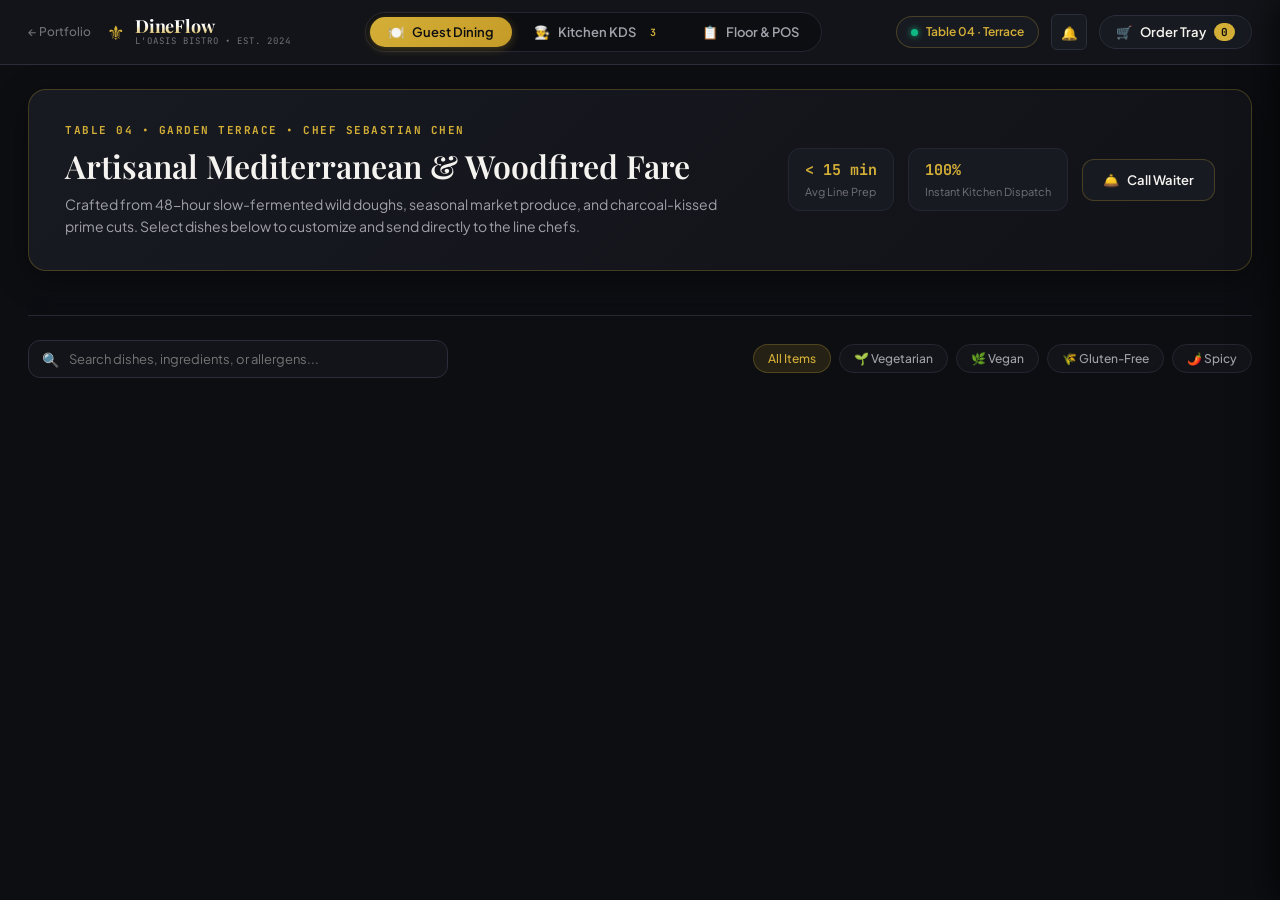
==== commit f29e25ad: "fix: commit dineflow files directly to portfolio rather than submodule" ====
--- a/dineflow/index.html
+++ b/dineflow/index.html
@@ -1,647 +1,447 @@
 <!DOCTYPE html>
 <html lang="en">
 <head>
-  <meta charset="UTF-8" />
-  <meta name="viewport" content="width=device-width, initial-scale=1.0" />
-  <title>DineFlow — Real-Time Table Ordering &amp; Kitchen Display System (KDS)</title>
+  <meta charset="UTF-8">
+  <meta name="viewport" content="width=device-width, initial-scale=1.0">
+  <title>DineFlow 2.0 — Enterprise Hospitality Operating System &amp; Real-Time KDS</title>
+  <meta name="description" content="Commercial restaurant guest dining, multi-station kitchen display system (KDS), table floorplan management, and 80mm thermal receipt generator.">
   
-  <!-- Modern Clean Typography -->
-  <link rel="preconnect" href="https://fonts.googleapis.com" />
-  <link rel="preconnect" href="https://fonts.gstatic.com" crossorigin />
-  <link href="https://fonts.googleapis.com/css2?family=JetBrains+Mono:wght@400;500;600;700&family=Plus+Jakarta+Sans:wght@400;500;600;700;800&display=swap" rel="stylesheet" />
-  
-  <link rel="stylesheet" href="style.css" />
-  <link rel="icon" href="data:image/svg+xml,<svg xmlns=%22http://www.w3.org/2000/svg%22 viewBox=%220 0 100 100%22><text y=%22.9em%22 font-size=%2290%22>🍽️</text></svg>">
+  <!-- Refined Typography: Playfair Display + Plus Jakarta Sans + JetBrains Mono -->
+  <link rel="preconnect" href="https://fonts.googleapis.com">
+  <link rel="preconnect" href="https://fonts.gstatic.com" crossorigin>
+  <link href="https://fonts.googleapis.com/css2?family=JetBrains+Mono:wght@400;500;600;700&family=Playfair+Display:ital,wght@0,500;0,600;0,700;1,400&family=Plus+Jakarta+Sans:wght@400;500;600;700&display=swap" rel="stylesheet">
+
+  <link rel="stylesheet" href="style.css">
 </head>
-<body class="df-app-body">
-
-  <!-- =========================================================================
-       CLEAN MINIMALIST TOP BAR
-       ========================================================================= -->
-  <header class="df-header">
-    <div class="df-header-inner">
-      
-      <!-- Brand Identity -->
-      <div class="df-brand">
-        <div class="df-logo-icon">
-          <span class="logo-ember"></span>
-        </div>
+<body class="df-body">
+
+  <!-- =========================================================================
+       TOP HOSPITALITY MASTHEAD & WORKSPACE SWITCHER
+       ========================================================================= -->
+  <header class="df-navbar">
+    <div class="df-nav-brand">
+      <a href="../" class="df-back-link" title="Return to Portfolio">← Portfolio</a>
+      <div class="df-logo-group">
+        <span class="df-brand-crest">⚜️</span>
         <div class="df-brand-text">
-          <span class="df-brand-name">DineFlow</span>
-          <span class="df-badge-pill">HOSPITALITY OS</span>
-        </div>
-      </div>
-
-      <!-- Segmented View Switcher -->
-      <nav class="df-nav-tabs" aria-label="View Switcher">
-        <button class="nav-tab-btn" data-view="split">
-          <span class="tab-dot"></span>
-          <span>Dual Lab (Split)</span>
+          <span class="df-brand-title">DineFlow</span>
+          <span class="df-brand-sub">L'OASIS BISTRO &bull; EST. 2024</span>
+        </div>
+      </div>
+    </div>
+
+    <!-- WORKSPACE MODE SWITCHER (FULL VIEWPORTS, ZERO SPLIT SCREENS) -->
+    <nav class="df-view-switcher" aria-label="Workspace View">
+      <button class="df-tab-btn active" id="btnViewGuest" data-view="guest">
+        <span class="tab-icon">🍽️</span>
+        <span>Guest Dining</span>
+      </button>
+      <button class="df-tab-btn" id="btnViewKds" data-view="kds">
+        <span class="tab-icon">👨‍🍳</span>
+        <span>Kitchen KDS</span>
+        <span class="ticket-pulse-badge" id="navKdsBadge">3</span>
+      </button>
+      <button class="df-tab-btn" id="btnViewFloor" data-view="floor">
+        <span class="tab-icon">📋</span>
+        <span>Floor &amp; POS</span>
+      </button>
+    </nav>
+
+    <!-- RIGHT CONTROL ACTIONS -->
+    <div class="df-nav-actions">
+      <!-- TABLE SELECTOR -->
+      <div class="df-table-pill" id="tablePill">
+        <span class="pill-dot"></span>
+        <span id="activeTableLabel">Table 04 · Terrace</span>
+        <select id="tableSelectorDropdown" class="hidden-select" aria-label="Select Table">
+          <!-- Injected from menu_data.js -->
+        </select>
+      </div>
+
+      <!-- AUDIO CHIME TOGGLE -->
+      <button class="df-btn-icon" id="audioToggleBtn" title="Toggle Web Audio counter bell sound">
+        <span id="audioIcon">🔔</span>
+      </button>
+
+      <!-- CART / TRAY BUTTON -->
+      <button class="df-btn-tray" id="cartOpenBtn">
+        <span class="tray-icon">🛒</span>
+        <span class="tray-label">Order Tray</span>
+        <span class="tray-count" id="cartCountBadge">0</span>
+      </button>
+    </div>
+  </header>
+
+  <!-- =========================================================================
+       VIEW 1: GUEST DIGITAL DINING & ORDERING EXPERIENCE
+       ========================================================================= -->
+  <main class="df-workspace df-view-guest active" id="workspaceGuest">
+    <!-- RESTAURANT ATMOSPHERE HERO BANNER -->
+    <section class="df-guest-hero">
+      <div class="guest-hero-content">
+        <span class="hero-eyebrow">TABLE 04 &bull; GARDEN TERRACE &bull; CHEF SEBASTIAN CHEN</span>
+        <h1 class="hero-title">Artisanal Mediterranean &amp; Woodfired Fare</h1>
+        <p class="hero-desc">
+          Crafted from 48-hour slow-fermented wild doughs, seasonal market produce, and charcoal-kissed prime cuts. Select dishes below to customize and send directly to the line chefs.
+        </p>
+      </div>
+      <div class="guest-hero-telemetry">
+        <div class="telemetry-pill">
+          <span class="tele-val">&lt; 15 min</span>
+          <span class="tele-lbl">Avg Line Prep</span>
+        </div>
+        <div class="telemetry-pill">
+          <span class="tele-val">100%</span>
+          <span class="tele-lbl">Instant Kitchen Dispatch</span>
+        </div>
+        <button class="btn-call-waiter" id="btnCallServer">
+          <span>🛎️</span> Call Waiter
         </button>
-        <button class="nav-tab-btn active" data-view="customer">
-          <span class="tab-dot"></span>
-          <span>Guest Mobile</span>
+      </div>
+    </section>
+
+    <!-- STICKY CATEGORY NAVIGATION & DIETARY FILTERS -->
+    <nav class="df-categories-bar" id="categoriesBar">
+      <div class="categories-scroll" id="categoriesList">
+        <!-- Injected from DINEFLOW_CATEGORIES -->
+      </div>
+    </nav>
+
+    <!-- SEARCH & DIETARY FILTER ROW -->
+    <div class="df-filter-row">
+      <div class="df-search-box">
+        <span class="search-icon">🔍</span>
+        <input type="text" id="dishSearchInput" placeholder="Search dishes, ingredients, or allergens..." spellcheck="false">
+      </div>
+      <div class="df-dietary-pills" id="dietaryPills">
+        <button class="diet-pill active" data-diet="all">All Items</button>
+        <button class="diet-pill" data-diet="veg">🌱 Vegetarian</button>
+        <button class="diet-pill" data-diet="vegan">🌿 Vegan</button>
+        <button class="diet-pill" data-diet="gluten-free">🌾 Gluten-Free</button>
+        <button class="diet-pill" data-diet="spicy">🌶️ Spicy</button>
+      </div>
+    </div>
+
+    <!-- CULINARY MENU GRID -->
+    <section class="df-menu-grid" id="menuGrid">
+      <!-- Dish Cards Injected Dynamically by App.js -->
+    </section>
+  </main>
+
+  <!-- =========================================================================
+       VIEW 2: COMMERCIAL KITCHEN DISPLAY SYSTEM (KDS TERMINAL)
+       ========================================================================= -->
+  <main class="df-workspace df-view-kds" id="workspaceKds" style="display: none;">
+    <!-- KDS CONTROL BAR -->
+    <header class="kds-header-bar">
+      <div class="kds-stations-tabs" id="kdsStationsTabs">
+        <!-- Station buttons injected from DINEFLOW_STATIONS -->
+      </div>
+      <div class="kds-meta-stats">
+        <div class="kds-stat-item">
+          <span class="kds-stat-label">ACTIVE TICKETS</span>
+          <span class="kds-stat-val highlight-amber" id="kdsActiveCount">3</span>
+        </div>
+        <div class="kds-stat-item">
+          <span class="kds-stat-label">AVG DISPATCH</span>
+          <span class="kds-stat-val" id="kdsAvgTime">8.4m</span>
+        </div>
+        <button class="kds-action-btn" id="btnToggle86Drawer">
+          <span>🚫</span> 86'd Items (<span id="count86Items">0</span>)
         </button>
-        <button class="nav-tab-btn" data-view="kds">
-          <span class="tab-dot"></span>
-          <span>Kitchen KDS</span>
+        <button class="kds-action-btn btn-simulate-rush" id="btnSimulateRush">
+          <span>⚡</span> Inject Live Order
         </button>
-        <button class="nav-tab-btn" data-view="stats">
-          <span class="tab-dot"></span>
-          <span>Floor &amp; Stock</span>
+      </div>
+    </header>
+
+    <!-- KDS 4-STAGE EXPEDITE BOARD -->
+    <section class="kds-kanban-board">
+      <!-- COLUMN 1: INCOMING -->
+      <div class="kds-column col-incoming" data-stage="incoming">
+        <div class="col-header">
+          <div class="col-title-group">
+            <span class="col-indicator dot-incoming"></span>
+            <h2 class="col-title">Incoming</h2>
+          </div>
+          <span class="col-badge" id="badgeIncoming">1</span>
+        </div>
+        <div class="col-tickets-list" id="listIncoming">
+          <!-- Injected by KdsRenderer -->
+        </div>
+      </div>
+
+      <!-- COLUMN 2: IN PREPARATION -->
+      <div class="kds-column col-prep" data-stage="in_prep">
+        <div class="col-header">
+          <div class="col-title-group">
+            <span class="col-indicator dot-prep"></span>
+            <h2 class="col-title">Cooking / Line</h2>
+          </div>
+          <span class="col-badge" id="badgePrep">1</span>
+        </div>
+        <div class="col-tickets-list" id="listPrep">
+          <!-- Injected by KdsRenderer -->
+        </div>
+      </div>
+
+      <!-- COLUMN 3: READY TO PASS -->
+      <div class="kds-column col-ready" data-stage="ready">
+        <div class="col-header">
+          <div class="col-title-group">
+            <span class="col-indicator dot-ready"></span>
+            <h2 class="col-title">Pass / Plated</h2>
+          </div>
+          <span class="col-badge" id="badgeReady">1</span>
+        </div>
+        <div class="col-tickets-list" id="listReady">
+          <!-- Injected by KdsRenderer -->
+        </div>
+      </div>
+
+      <!-- COLUMN 4: COMPLETED -->
+      <div class="kds-column col-completed" data-stage="completed">
+        <div class="col-header">
+          <div class="col-title-group">
+            <span class="col-indicator dot-completed"></span>
+            <h2 class="col-title">Served / Settle</h2>
+          </div>
+          <span class="col-badge" id="badgeCompleted">0</span>
+        </div>
+        <div class="col-tickets-list" id="listCompleted">
+          <!-- Injected by KdsRenderer -->
+        </div>
+      </div>
+    </section>
+  </main>
+
+  <!-- =========================================================================
+       VIEW 3: TABLE FLOORPLAN & 80MM THERMAL POS TERMINAL
+       ========================================================================= -->
+  <main class="df-workspace df-view-floor" id="workspaceFloor" style="display: none;">
+    <div class="floor-layout-container">
+      <!-- LEFT: TABLE OCCUPANCY MAP -->
+      <section class="floor-tables-panel">
+        <div class="panel-section-header">
+          <div>
+            <h2 class="section-heading">Dining Room &amp; Terrace Floorplan</h2>
+            <p class="section-sub">10 Tables Configured &bull; Live Billing Status</p>
+          </div>
+          <div class="table-legend">
+            <span class="leg-item"><span class="leg-dot dot-vacant"></span>Vacant</span>
+            <span class="leg-item"><span class="leg-dot dot-dining"></span>Active Dining</span>
+            <span class="leg-item"><span class="leg-dot dot-billed"></span>Billed / Settle</span>
+          </div>
+        </div>
+
+        <div class="floor-tables-grid" id="floorTablesGrid">
+          <!-- Injected by FloorRenderer -->
+        </div>
+      </section>
+
+      <!-- RIGHT: TABLE DETAIL & 80MM THERMAL RECEIPT TERMINAL -->
+      <section class="floor-pos-panel">
+        <div class="panel-section-header">
+          <div>
+            <h2 class="section-heading">Table POS Checkout Terminal</h2>
+            <p class="section-sub" id="posTableHeading">Select a table to inspect bill</p>
+          </div>
+          <button class="btn-thermal-print" id="btnPrintReceipt">
+            <span>🖨️</span> Print 80mm Thermal Receipt
+          </button>
+        </div>
+
+        <!-- POS RECEIPT CONTAINER (AUTHENTIC 80MM RECEIPT PREVIEW) -->
+        <div class="thermal-receipt-paper" id="thermalReceiptBox">
+          <div class="receipt-header">
+            <h3 class="rcpt-brand">L'OASIS BISTRO &amp; BAR</h3>
+            <p class="rcpt-line">14 Rue de la Paix, Paris &bull; Connaught Place</p>
+            <p class="rcpt-line">GSTIN: 07AAACL1482E1Z8 &bull; FSSAI: 10019011006542</p>
+            <div class="rcpt-divider">================================</div>
+            <div class="rcpt-meta-row">
+              <span id="rcptTableId">TABLE: T04 (Terrace)</span>
+              <span id="rcptTime">TIME: 15:10</span>
+            </div>
+            <div class="rcpt-meta-row">
+              <span id="rcptServer">SERVER: Sebastian C.</span>
+              <span id="rcptInvoice">INV: #INV-8842</span>
+            </div>
+            <div class="rcpt-divider">--------------------------------</div>
+          </div>
+
+          <!-- RECEIPT ITEMS TABLE -->
+          <div class="rcpt-items-list" id="rcptItemsList">
+            <!-- Injected by POS Renderer -->
+          </div>
+
+          <div class="rcpt-divider">--------------------------------</div>
+
+          <!-- RECEIPT TOTALS BREAKDOWN -->
+          <div class="rcpt-totals">
+            <div class="rcpt-t-row">
+              <span>SUBTOTAL:</span>
+              <span id="rcptSubtotal">₹1,350.00</span>
+            </div>
+            <div class="rcpt-t-row">
+              <span>CGST (2.5%):</span>
+              <span id="rcptCgst">₹33.75</span>
+            </div>
+            <div class="rcpt-t-row">
+              <span>SGST (2.5%):</span>
+              <span id="rcptSgst">₹33.75</span>
+            </div>
+            <div class="rcpt-t-row">
+              <span>SERVICE CHARGE (5%):</span>
+              <span id="rcptService">₹67.50</span>
+            </div>
+            <div class="rcpt-divider">================================</div>
+            <div class="rcpt-t-row rcpt-grand-total">
+              <span>TOTAL PAYABLE:</span>
+              <span id="rcptGrandTotal">₹1,485.00</span>
+            </div>
+            <div class="rcpt-divider">================================</div>
+          </div>
+
+          <div class="rcpt-footer">
+            <p class="rcpt-center">THANK YOU FOR DINING WITH US!</p>
+            <p class="rcpt-center">Scan below for feedback &amp; rewards</p>
+            <div class="rcpt-barcode">||| ||||| |||| |||||||| ||||| ||||</div>
+            <p class="rcpt-center rcpt-tiny">Powered by DineFlow Hospitality OS</p>
+          </div>
+        </div>
+
+        <div class="pos-actions-footer">
+          <button class="btn-pos-settle" id="btnSettleTable">
+            <span>💳</span> Settle Bill &amp; Release Table
+          </button>
+        </div>
+      </section>
+    </div>
+  </main>
+
+  <!-- =========================================================================
+       MODAL 1: DISH CUSTOMIZER & MODIFIERS DIALOG
+       ========================================================================= -->
+  <div class="df-modal-backdrop" id="dishModalBackdrop">
+    <div class="df-modal-sheet" id="dishModalSheet">
+      <button class="modal-close-btn" id="modalCloseBtn" aria-label="Close">✕</button>
+
+      <div class="modal-hero-img-wrap">
+        <img id="modalDishImg" src="" alt="Dish preview" class="modal-dish-img">
+        <div class="modal-img-gradient"></div>
+        <div class="modal-badge-group">
+          <span class="diet-tag" id="modalDietTag">🌱 Veg</span>
+          <span class="prep-tag" id="modalPrepTag">12 min</span>
+        </div>
+      </div>
+
+      <div class="modal-body-scroll">
+        <div class="modal-head">
+          <h3 class="modal-dish-title" id="modalDishTitle">Margherita Verace D.O.P.</h3>
+          <span class="modal-dish-price" id="modalDishPrice">₹720</span>
+        </div>
+        <p class="modal-dish-desc" id="modalDishDesc">San Marzano D.O.P. tomatoes, Mozzarella di Bufala Campana, wild Genovese basil.</p>
+
+        <!-- DYNAMIC MODIFIER GROUPS -->
+        <div class="modifier-groups-container" id="modifierGroupsContainer">
+          <!-- Injected dynamically -->
+        </div>
+
+        <!-- SPECIAL CHEF INSTRUCTIONS -->
+        <div class="chef-note-box">
+          <label for="chefNotesInput" class="chef-note-label">Special Requests for the Chef Line:</label>
+          <input type="text" id="chefNotesInput" placeholder="e.g. Extra crisp crust, dressing on the side..." spellcheck="false">
+        </div>
+      </div>
+
+      <!-- MODAL FOOTER ACTION -->
+      <div class="modal-footer-bar">
+        <div class="qty-counter">
+          <button type="button" class="qty-btn" id="modalQtyMinus">−</button>
+          <span class="qty-number" id="modalQtyVal">1</span>
+          <button type="button" class="qty-btn" id="modalQtyPlus">+</button>
+        </div>
+        <button type="button" class="btn-add-to-tray" id="modalAddBtn">
+          <span>Add to Table Order &bull; </span>
+          <span id="modalTotalCalc">₹720</span>
         </button>
-      </nav>
-
-      <!-- Right Controls -->
-      <div class="df-header-actions">
-        <div class="df-table-selector">
-          <label for="tableSelect" class="table-label">Table:</label>
-          <select id="tableSelect" class="table-dropdown"></select>
-        </div>
-        <button class="btn-action-outline" id="btnSimulateRush" title="Simulate dinner rush by adding 2 live tickets to KDS">
-          <span>⚡</span> Rush Demo
-        </button>
-        <a href="../" class="btn-return-link">← Portfolio</a>
-      </div>
-
-    </div>
-  </header>
-
-  <!-- =========================================================================
-       MAIN APPLICATION WORKSPACE
-       ========================================================================= -->
-  <main class="df-workspace-container mode-customer" id="dineflowApp">
-    <div class="df-workspace-grid">
-
-      <!-- ---------------------------------------------------------------------
-           CUSTOMER DINING VIEWPORT (Centered Clean Mobile View)
-           --------------------------------------------------------------------- -->
-      <section class="df-guest-panel" aria-label="Customer Table Ordering">
-        <div class="guest-device-viewport">
-          
-          <!-- Subtle Device Header Bar -->
-          <div class="device-status-strip">
-            <span class="device-clock" id="deviceClock">13:35</span>
-            <div class="device-notch-pill" id="dynamicIsland">
-              <span class="notch-lens"></span>
-              <div class="notch-active-pill" id="islandExpanded" style="display: none;">
-                <span class="notch-fire">🔥</span>
-                <span id="islandStatusText">Cooking</span>
-                <span class="notch-timer" id="islandTimer">04:12</span>
-              </div>
-            </div>
-            <div class="device-icons">
-              <span>5G</span>
-              <span>📶</span>
-              <span class="battery-icon"><span class="battery-level"></span></span>
-            </div>
-          </div>
-
-          <!-- Scrollable Dining Menu Surface -->
-          <div class="guest-screen-scroll" id="phoneScreen">
-            
-            <!-- Restaurant Banner -->
-            <div class="restaurant-banner-card">
-              <div class="restaurant-tagline">Artisanal Wood-Fired Kitchen &amp; Roastery</div>
-              <h2 class="restaurant-name">The Rusty Copper</h2>
-              <div class="restaurant-location">★ 4.9 &bull; Connaught Place, New Delhi</div>
-
-              <!-- Table Service Action Row -->
-              <div class="table-service-bar">
-                <div class="table-active-pill">
-                  <span class="pill-dot"></span>
-                  <span id="currentTableBadge">Table 04</span>
-                  <span class="pill-sub">Terrace</span>
-                </div>
-                <button class="btn-service-call" id="btnOpenWaiterCall">
-                  <span>🛎️</span> Call Waiter
-                </button>
-              </div>
-            </div>
-
-            <!-- Category Pills Rail -->
-            <div class="category-rail" role="tablist">
-              <button class="cat-chip active" data-category="all">All Curations</button>
-              <button class="cat-chip" data-category="starters">Small Plates</button>
-              <button class="cat-chip" data-category="mains">Wood-Fired Mains</button>
-              <button class="cat-chip" data-category="beverages">Specialty Coffee</button>
-              <button class="cat-chip" data-category="desserts">Pastry Counter</button>
-            </div>
-
-            <!-- Menu Cards Container -->
-            <div class="menu-list-wrap" id="menuGrid"></div>
-
-            <!-- Floating Order Tray Bar -->
-            <div class="floating-tray-bar" id="customerTrayBar" role="button" aria-label="Open current order tray">
-              <div class="tray-info">
-                <span class="tray-pill-count" id="trayItemCount">0 items</span>
-                <span class="tray-view-text">Review Order Tray</span>
-              </div>
-              <div class="tray-price-group">
-                <span class="tray-total-val" id="trayTotalAmount">₹0.00</span>
-                <span class="tray-arrow-icon">&rarr;</span>
-              </div>
-            </div>
-
-            <!-- Live Active Order Notification Pill -->
-            <div class="live-order-pill" id="activeOrderPillBanner" style="display: none;">
-              <div class="lop-left">
-                <span class="lop-pulse"></span>
-                <div>
-                  <strong id="aopTitle">Order In Preparation</strong>
-                  <span id="aopSubtitle">Chef firing dishes on grill line</span>
-                </div>
-              </div>
-              <button class="btn-lop-track" id="btnTrackActiveOrder">Track</button>
-            </div>
-
-          </div>
-
-          <!-- Bottom Device Indicator -->
-          <div class="device-home-strip">
-            <span class="home-indicator-bar"></span>
-          </div>
-
-        </div>
-      </section>
-
-      <!-- ---------------------------------------------------------------------
-           KITCHEN DISPLAY SYSTEM (Commercial Expediter Station)
-           --------------------------------------------------------------------- -->
-      <section class="df-kds-panel" aria-label="Kitchen Display System">
-        
-        <!-- Waiter Service Alert Banner -->
-        <div class="service-alert-banner" id="kdsServiceAlertBanner" style="display: none;">
-          <div class="alert-meta-group">
-            <span class="alert-icon">🛎️</span>
-            <div>
-              <strong id="alertTableText">TABLE 04: Extra Cutlery &amp; Napkins Requested</strong>
-              <span class="alert-time-text" id="alertTimestamp">Just now</span>
-            </div>
-          </div>
-          <button class="btn-service-ack" id="btnAckService">✓ Acknowledge</button>
-        </div>
-
-        <!-- Clean Industrial KDS Header -->
-        <div class="kds-console-header">
-          
-          <!-- Top Row: Identity & Hardware Tools -->
-          <div class="console-top-row">
-            <div class="console-identity">
-              <span class="console-tag">EXPEDITER STATION</span>
-              <h2 class="console-title">Kitchen Display System</h2>
-              <span class="console-status-live">
-                <span class="live-pulse-dot"></span> Live Bus
-              </span>
-            </div>
-
-            <div class="console-metrics-strip">
-              <div class="metric-pill">
-                <span class="metric-lbl">AVG PREP:</span>
-                <span class="metric-val">8.4m</span>
-              </div>
-              <div class="metric-pill">
-                <span class="metric-lbl">ACTIVE TICKETS:</span>
-                <span class="metric-val" id="kdsActiveCount">0</span>
-              </div>
-              <button class="btn-counter-bell" id="btnTestBell" title="Play 1.8kHz acoustic service counter bell">
-                <span>🔔</span> Test Bell
-              </button>
-            </div>
-          </div>
-
-          <!-- Station Line Filter Tabs -->
-          <div class="station-filter-bar" role="tablist">
-            <button class="stn-filter-btn active" data-station="all">
-              <span>All Kitchen Lines</span>
-              <span class="stn-count" id="badgeStnAll">0</span>
-            </button>
-            <button class="stn-filter-btn" data-station="grill">
-              <span>🔥 Grill &amp; Sauté</span>
-              <span class="stn-count" id="badgeStnGrill">0</span>
-            </button>
-            <button class="stn-filter-btn" data-station="larder">
-              <span>🥗 Larder &amp; Starters</span>
-              <span class="stn-count" id="badgeStnLarder">0</span>
-            </button>
-            <button class="stn-filter-btn" data-station="barista">
-              <span>☕ Barista &amp; Bar</span>
-              <span class="stn-count" id="badgeStnBarista">0</span>
-            </button>
-            <button class="stn-filter-btn" data-station="pastry">
-              <span>🍰 Pastry Counter</span>
-              <span class="stn-count" id="badgeStnPastry">0</span>
-            </button>
-          </div>
-
-        </div>
-
-        <!-- 4-Column Commercial Ticket Board -->
-        <div class="kds-board-grid">
-          
-          <!-- Column 1: Incoming -->
-          <div class="kds-board-col col-incoming">
-            <div class="col-head-bar">
-              <div class="col-title-wrap">
-                <span class="col-status-indicator indicator-incoming"></span>
-                <span class="col-label">1. Incoming Queue</span>
-              </div>
-              <span class="col-badge" id="countIncoming">0</span>
-            </div>
-            <div class="col-ticket-feed" id="kdsColIncoming"></div>
-          </div>
-
-          <!-- Column 2: In Preparation -->
-          <div class="kds-board-col col-cooking">
-            <div class="col-head-bar">
-              <div class="col-title-wrap">
-                <span class="col-status-indicator indicator-cooking"></span>
-                <span class="col-label">2. In Preparation</span>
-              </div>
-              <span class="col-badge" id="countCooking">0</span>
-            </div>
-            <div class="col-ticket-feed" id="kdsColCooking"></div>
-          </div>
-
-          <!-- Column 3: Ready for Window -->
-          <div class="kds-board-col col-ready">
-            <div class="col-head-bar">
-              <div class="col-title-wrap">
-                <span class="col-status-indicator indicator-ready"></span>
-                <span class="col-label">3. Ready for Pass</span>
-              </div>
-              <span class="col-badge" id="countReady">0</span>
-            </div>
-            <div class="col-ticket-feed" id="kdsColReady"></div>
-          </div>
-
-          <!-- Column 4: Served & Settled -->
-          <div class="kds-board-col col-served">
-            <div class="col-head-bar">
-              <div class="col-title-wrap">
-                <span class="col-status-indicator indicator-served"></span>
-                <span class="col-label">4. Served &amp; Settled</span>
-              </div>
-              <span class="col-badge" id="countServed">0</span>
-            </div>
-            <div class="col-ticket-feed" id="kdsColServed"></div>
-          </div>
-
-        </div>
-      </section>
-
-      <!-- ---------------------------------------------------------------------
-           STATS & POS TELEMETRY SECTION
-           --------------------------------------------------------------------- -->
-      <section class="df-stats-panel" aria-label="POS Telemetry and Stock Control">
-        
-        <!-- Key Metrics Cards -->
-        <div class="telemetry-grid">
-          <div class="telemetry-card">
-            <div class="tel-label">TODAY'S GROSS TURNOVER</div>
-            <div class="tel-val" id="statTotalRevenue">₹0</div>
-            <div class="tel-delta">↑ 18.4% vs benchmark</div>
-          </div>
-          <div class="telemetry-card">
-            <div class="tel-label">ACTIVE KITCHEN LOAD</div>
-            <div class="tel-val" id="statActiveTickets">0</div>
-            <div class="tel-delta">Real-time tickets in queue</div>
-          </div>
-          <div class="telemetry-card">
-            <div class="tel-label">AVERAGE TICKET SLA</div>
-            <div class="tel-val" id="statAvgPrepTime">8.4m</div>
-            <div class="tel-delta">Target: &lt;12.0m standard</div>
-          </div>
-          <div class="telemetry-card">
-            <div class="tel-label">COMPLETED COVERS</div>
-            <div class="tel-val" id="statCompletedOrders">0</div>
-            <div class="tel-delta">Archived to thermal audit log</div>
-          </div>
-        </div>
-
-        <!-- Dining Floor Plan -->
-        <div class="panel-card-block">
-          <div class="block-header">
-            <div>
-              <h3 class="block-title">Dining Room Floor Status</h3>
-              <p class="block-desc">Real-time occupancy states, seating covers, and active table checks.</p>
-            </div>
-            <span class="block-badge">5 Tables Active</span>
-          </div>
-          <div class="floor-tables-row" id="floorPlanGrid"></div>
-        </div>
-
-        <!-- 86'd Stock Management -->
-        <div class="panel-card-block">
-          <div class="block-header">
-            <div>
-              <h3 class="block-title">Chef's 86'd Stock Control</h3>
-              <p class="block-desc">Instantly disable exhausted dishes to prevent guest ordering across mobile menus.</p>
-            </div>
-            <span class="block-badge" id="stockSoldOutBadge">0 Items Sold Out</span>
-          </div>
-          <div class="stock-items-grid" id="stockTogglesList"></div>
-        </div>
-
-      </section>
-
-    </div>
-  </main>
-
-  <!-- =========================================================================
-       CLEAN PRODUCT MODALS & DRAWERS
-       ========================================================================= -->
-
-  <!-- 1. Dish Modifiers Bottom Sheet -->
-  <div class="modal-backdrop" id="modifierModal" role="dialog" aria-modal="true" aria-labelledby="modalItemTitle">
-    <div class="modal-dialog-card">
-      <div class="modal-card-head">
+      </div>
+    </div>
+  </div>
+
+  <!-- =========================================================================
+       MODAL 2: SLIDE-OUT CART / ORDER TRAY DRAWER
+       ========================================================================= -->
+  <aside class="df-cart-drawer" id="cartDrawer" aria-label="Current Order Tray">
+    <div class="cart-header">
+      <div class="cart-title-group">
+        <h3 class="cart-title">Table 04 Order Tray</h3>
+        <span class="cart-subtitle" id="cartItemsSummary">0 items queued</span>
+      </div>
+      <button class="cart-close-btn" id="cartCloseBtn" aria-label="Close Tray">✕</button>
+    </div>
+
+    <!-- CART ITEMS LIST -->
+    <div class="cart-items-scroll" id="cartItemsList">
+      <div class="cart-empty-state" id="cartEmptyState">
+        <span class="empty-icon">🍽️</span>
+        <h4>Your tray is currently empty</h4>
+        <p>Explore the culinary menu and add dishes to send to the kitchen.</p>
+      </div>
+      <!-- Injected by CartRenderer -->
+    </div>
+
+    <!-- CART FOOTER & INSTANT CHECKOUT -->
+    <div class="cart-footer">
+      <div class="bill-summary-box">
+        <div class="bill-row">
+          <span>Subtotal</span>
+          <span id="traySubtotal">₹0.00</span>
+        </div>
+        <div class="bill-row">
+          <span>Taxes (5% GST)</span>
+          <span id="trayTax">₹0.00</span>
+        </div>
+        <div class="bill-row">
+          <span>Service Charge (5%)</span>
+          <span id="trayService">₹0.00</span>
+        </div>
+        <div class="bill-row bill-grand-total">
+          <span>Total Payable</span>
+          <span id="trayGrandTotal">₹0.00</span>
+        </div>
+      </div>
+
+      <button class="btn-dispatch-order" id="btnDispatchOrder" disabled>
+        <span class="dispatch-icon">🔥</span>
+        <span>Send Order to Kitchen ➔</span>
+      </button>
+    </div>
+  </aside>
+
+  <!-- =========================================================================
+       MODAL 3: 86'D INVENTORY QUICK DRAWER (KDS)
+       ========================================================================= -->
+  <div class="df-modal-backdrop" id="drawer86Backdrop">
+    <div class="df-modal-sheet sheet-86" id="drawer86Sheet">
+      <div class="modal-head">
         <div>
-          <h3 class="modal-item-title" id="modalItemTitle">Customize Dish</h3>
-          <span class="modal-item-price" id="modalBasePrice">₹0</span>
-        </div>
-        <button class="btn-modal-close" id="btnCloseModModal" aria-label="Close modal">&times;</button>
-      </div>
-      <div class="modal-card-body">
-        <p class="modal-dish-desc" id="modalItemDesc"></p>
-        <div id="modalModifiersBody"></div>
-        <div class="mod-notes-box">
-          <label for="modalChefNotes" class="notes-label">Chef Notes &amp; Special Requests</label>
-          <textarea id="modalChefNotes" class="notes-textarea" rows="2" placeholder="e.g., Dressing on the side, extra crispy, allergy notice..."></textarea>
-        </div>
-      </div>
-      <div class="modal-card-foot">
-        <button class="btn-secondary-flat" id="btnDismissModal">Cancel</button>
-        <button class="btn-primary-solid" id="btnConfirmAddToCart">Add to Tray</button>
+          <h3 class="modal-dish-title">Chef's 86'd Out-of-Stock Board</h3>
+          <p class="modal-dish-desc">Disabling an item here immediately prevents guest ordering across all active tablet sessions.</p>
+        </div>
+        <button class="modal-close-btn" id="close86Btn">✕</button>
+      </div>
+      <div class="list-86-container" id="list86Container">
+        <!-- Injected dynamically -->
       </div>
     </div>
   </div>
 
-  <!-- 2. Customer Order Tray Slide Drawer -->
-  <aside class="drawer-tray-panel" id="cartDrawer" role="dialog" aria-modal="true" aria-label="Current Order Tray">
-    <div class="drawer-header">
-      <div class="drawer-title-wrap">
-        <h3 class="drawer-heading">Your Order Tray</h3>
-        <span class="drawer-table-pill" id="drawerTableTag">Table 04</span>
-      </div>
-      <button class="btn-drawer-close" id="btnCloseCartDrawer" aria-label="Close tray">&times;</button>
-    </div>
-    
-    <div class="drawer-items-scroll" id="cartItemsList"></div>
-    
-    <div class="drawer-footer">
-      <div class="receipt-summary-line">
-        <span>Items Subtotal</span>
-        <span id="cartSubtotal">₹0.00</span>
-      </div>
-      <div class="receipt-summary-line">
-        <span>CGST (2.5%)</span>
-        <span id="cartCgst">₹0.00</span>
-      </div>
-      <div class="receipt-summary-line">
-        <span>SGST (2.5%)</span>
-        <span id="cartSgst">₹0.00</span>
-      </div>
-      <div class="receipt-summary-line">
-        <span>Service Charge (5%)</span>
-        <span id="cartServiceCharge">₹0.00</span>
-      </div>
-      <div class="receipt-summary-line total-line">
-        <span>Total Payable</span>
-        <span id="cartGrandTotal">₹0.00</span>
-      </div>
-
-      <div class="drawer-actions-stack">
-        <button class="btn-fire-order" id="btnSubmitOrder">🔥 Send Ticket to Kitchen</button>
-        <button class="btn-settle-checkout" id="btnOpenPaymentModal">💳 Settle Bill &amp; Pay (UPI / Card)</button>
-      </div>
-    </div>
-  </aside>
-
-  <!-- 3. Table Waiter Service Modal -->
-  <div class="modal-backdrop" id="waiterCallModal" role="dialog" aria-modal="true">
-    <div class="modal-dialog-card modal-compact">
-      <div class="modal-card-head">
-        <div class="service-call-title-group">
-          <span class="service-emoji">🛎️</span>
-          <div>
-            <h3 class="modal-item-title">Call Table Server</h3>
-            <span class="service-sub">Table 04 &bull; Terrace Station</span>
-          </div>
-        </div>
-        <button class="btn-modal-close" id="btnCloseWaiterModal">&times;</button>
-      </div>
-      <div class="modal-card-body">
-        <p class="service-prompt">Tap an option to notify floor staff immediately:</p>
-        <div class="service-reasons-grid">
-          <button class="service-reason-btn" data-reason="Water Refill">
-            <span class="sr-icon">💧</span>
-            <span class="sr-label">Water Refill</span>
-          </button>
-          <button class="service-reason-btn" data-reason="Extra Cutlery &amp; Napkins">
-            <span class="sr-icon">🍴</span>
-            <span class="sr-label">Extra Cutlery</span>
-          </button>
-          <button class="service-reason-btn" data-reason="Clear Plates &amp; Table">
-            <span class="sr-icon">🧹</span>
-            <span class="sr-label">Clear Table</span>
-          </button>
-          <button class="service-reason-btn" data-reason="Chef Recommendations">
-            <span class="sr-icon">📖</span>
-            <span class="sr-label">Menu Help</span>
-          </button>
-          <button class="service-reason-btn" data-reason="Talk to Floor Server">
-            <span class="sr-icon">🙋‍♂️</span>
-            <span class="sr-label">Talk to Server</span>
-          </button>
-          <button class="service-reason-btn" data-reason="Request Paper Bill">
-            <span class="sr-icon">🧾</span>
-            <span class="sr-label">Paper Bill</span>
-          </button>
-        </div>
-      </div>
-      <div class="modal-card-foot">
-        <button class="btn-secondary-flat" id="btnCancelWaiterCall">Cancel</button>
-      </div>
-    </div>
-  </div>
-
-  <!-- 4. Interactive POS Payment Simulation Gateway Modal (Stripe/Apple Style) -->
-  <div class="modal-backdrop" id="paymentModal" role="dialog" aria-modal="true">
-    <div class="modal-dialog-card modal-compact">
-      <div class="modal-card-head">
-        <div class="checkout-brand-title">
-          <span class="lock-icon">🔒</span>
-          <strong>Secure Guest Checkout</strong>
-        </div>
-        <button class="btn-modal-close" id="btnClosePaymentModal">&times;</button>
-      </div>
-
-      <!-- Step 1: Payment Method & QR Code -->
-      <div id="paymentContentStep" class="modal-card-body">
-        
-        <!-- Total Due Box -->
-        <div class="due-amount-banner">
-          <span class="due-lbl">Total Due (Table 04):</span>
-          <span class="due-sum" id="pmAmountValue">₹0.00</span>
-        </div>
-
-        <!-- Method Tabs -->
-        <div class="payment-tabs-row" role="tablist">
-          <button class="pay-tab-btn active" id="tabUpi">📱 UPI QR Code</button>
-          <button class="pay-tab-btn" id="tabCard">💳 Tap to Pay / Card</button>
-        </div>
-
-        <!-- UPI Tab Content -->
-        <div class="pay-tab-view active" id="paneUpi">
-          <div class="upi-display-wrap">
-            <div class="qr-clean-container">
-              <svg class="qr-svg-clean" viewBox="0 0 160 160" width="150" height="150">
-                <rect width="160" height="160" fill="#ffffff" rx="8"/>
-                <rect x="15" y="15" width="38" height="38" fill="#181A1D" rx="4"/>
-                <rect x="22" y="22" width="24" height="24" fill="#ffffff" rx="2"/>
-                <rect x="28" y="28" width="12" height="12" fill="#181A1D" rx="1"/>
-                <rect x="107" y="15" width="38" height="38" fill="#181A1D" rx="4"/>
-                <rect x="114" y="22" width="24" height="24" fill="#ffffff" rx="2"/>
-                <rect x="120" y="28" width="12" height="12" fill="#181A1D" rx="1"/>
-                <rect x="15" y="107" width="38" height="38" fill="#181A1D" rx="4"/>
-                <rect x="22" y="114" width="24" height="24" fill="#ffffff" rx="2"/>
-                <rect x="28" y="120" width="12" height="12" fill="#181A1D" rx="1"/>
-                <rect x="65" y="15" width="8" height="8" fill="#181A1D"/>
-                <rect x="80" y="15" width="12" height="8" fill="#181A1D"/>
-                <rect x="65" y="30" width="18" height="8" fill="#181A1D"/>
-                <rect x="65" y="45" width="8" height="18" fill="#181A1D"/>
-                <rect x="80" y="45" width="14" height="8" fill="#181A1D"/>
-                <rect x="15" y="65" width="22" height="8" fill="#181A1D"/>
-                <rect x="45" y="65" width="28" height="8" fill="#181A1D"/>
-                <rect x="80" y="65" width="16" height="8" fill="#181A1D"/>
-                <rect x="105" y="65" width="20" height="8" fill="#181A1D"/>
-                <rect x="132" y="65" width="14" height="8" fill="#181A1D"/>
-                <rect x="25" y="80" width="10" height="16" fill="#181A1D"/>
-                <rect x="45" y="80" width="22" height="8" fill="#181A1D"/>
-                <rect x="75" y="80" width="25" height="8" fill="#181A1D"/>
-                <rect x="110" y="80" width="35" height="8" fill="#181A1D"/>
-                <rect x="65" y="98" width="10" height="22" fill="#181A1D"/>
-                <rect x="85" y="98" width="12" height="10" fill="#181A1D"/>
-                <rect x="105" y="98" width="22" height="8" fill="#181A1D"/>
-                <rect x="135" y="98" width="10" height="25" fill="#181A1D"/>
-                <rect x="65" y="125" width="28" height="8" fill="#181A1D"/>
-                <rect x="100" y="115" width="14" height="15" fill="#181A1D"/>
-                <rect x="122" y="130" width="24" height="8" fill="#181A1D"/>
-                <rect x="65" y="140" width="16" height="8" fill="#181A1D"/>
-                <rect x="90" y="140" width="26" height="8" fill="#181A1D"/>
-              </svg>
-            </div>
-            
-            <div class="upi-partners-row">
-              <span class="upi-chip">GPay</span>
-              <span class="upi-chip">PhonePe</span>
-              <span class="upi-chip">Paytm</span>
-              <span class="upi-chip">BHIM</span>
-            </div>
-            <p class="upi-instruction">Scan with any smartphone camera or simulate instant approval below:</p>
-            <button class="btn-confirm-payment" id="btnSimulateUpiPay">
-              <span>⚡</span> Simulate Instant Payment Approval
-            </button>
-          </div>
-        </div>
-
-        <!-- Card Tab Content -->
-        <div class="pay-tab-view" id="paneCard">
-          <div class="card-display-wrap">
-            <div class="modern-card-graphic">
-              <div class="card-chip-gold"></div>
-              <div class="card-nfc-wave">📶</div>
-              <div class="card-masked-num">&bull;&bull;&bull;&bull; &bull;&bull;&bull;&bull; &bull;&bull;&bull;&bull; 4288</div>
-              <div class="card-holder-row">
-                <span>DINING GUEST</span>
-                <span>08/29</span>
-              </div>
-            </div>
-            <button class="btn-confirm-payment" id="btnSimulateCardPay">
-              <span>💳</span> Simulate Contactless Card Tap
-            </button>
-          </div>
-        </div>
-
-      </div>
-
-      <!-- Step 2: Processing Spinner -->
-      <div id="paymentProcessingStep" style="display: none;" class="payment-step-feedback">
-        <div class="circular-spinner"></div>
-        <h4 class="feedback-heading">Contacting Gateway...</h4>
-        <p class="feedback-desc">Verifying bank settlement token</p>
-      </div>
-
-      <!-- Step 3: Success Confirmation -->
-      <div id="paymentSuccessStep" style="display: none;" class="payment-step-feedback">
-        <div class="success-checkmark-circle">✓</div>
-        <h3 class="success-heading">Payment Approved!</h3>
-        <p class="success-desc" id="pmSuccessText">₹0.00 settled successfully</p>
-        <span class="txn-reference-tag" id="pmRefBadge">TXN-UPI-88429184</span>
-        <button class="btn-print-after-pay" id="btnViewReceiptAfterPay">🖨️ View &amp; Print Thermal Receipt</button>
-      </div>
-
-    </div>
-  </div>
-
-  <!-- 5. Customer Live Order Status Stepper Modal -->
-  <div class="modal-backdrop" id="customerOrderTrackerModal" role="dialog" aria-modal="true">
-    <div class="modal-dialog-card modal-compact">
-      <div class="modal-card-head">
-        <div>
-          <span class="tracker-meta" id="trackerTableName">Table 04</span>
-          <span class="tracker-order-num" id="trackerOrderId">#DF-8842</span>
-        </div>
-        <button class="btn-modal-close" id="btnDismissTracker">&times;</button>
-      </div>
-      <div class="modal-card-body">
-        <h3 class="tracker-main-title" id="trackerStatusTitle">Order Received</h3>
-        <p class="tracker-main-desc" id="trackerStatusDesc">Ticket is currently queued at the kitchen expediter terminal.</p>
-
-        <!-- Stepper Progress Line -->
-        <div class="stepper-horizontal">
-          <div class="stepper-item active" id="stepReceived">
-            <div class="step-num">1</div>
-            <span class="step-txt">Received</span>
-          </div>
-          <div class="stepper-item" id="stepCooking">
-            <div class="step-num">2</div>
-            <span class="step-txt">Cooking</span>
-          </div>
-          <div class="stepper-item" id="stepReady">
-            <div class="step-num">3</div>
-            <span class="step-txt">Ready</span>
-          </div>
-          <div class="stepper-item" id="stepServed">
-            <div class="step-num">4</div>
-            <span class="step-txt">Served</span>
-          </div>
-        </div>
-      </div>
-      <div class="modal-card-foot">
-        <button class="btn-secondary-flat" id="btnDismissTrackerFoot">Dismiss</button>
-        <button class="btn-primary-solid" id="btnViewReceiptFromTracker">🖨️ View Receipt</button>
-      </div>
-    </div>
-  </div>
-
-  <!-- 6. Thermal Receipt Modal (80mm Dot-Matrix Tax Invoice) -->
-  <div class="modal-backdrop" id="thermalReceiptModal" role="dialog" aria-modal="true">
-    <div class="receipt-paper-card">
-      <div class="receipt-content-body" id="receiptPaperContent"></div>
-      <div class="receipt-action-toolbar">
-        <button class="btn-primary-solid" id="btnPrintReceipt">🖨️ Print Receipt</button>
-        <button class="btn-secondary-flat" id="btnDismissReceipt">Close</button>
-      </div>
-    </div>
-  </div>
-
-  <!-- Toast Notification Host -->
-  <div class="toast-hub" id="toastContainer" aria-live="polite"></div>
-
-  <!-- Core Scripts -->
+  <!-- TOAST NOTIFICATION CONTAINER -->
+  <div class="df-toast" id="dfToast" aria-live="polite"></div>
+
+  <!-- SCRIPTS -->
   <script src="menu_data.js"></script>
   <script src="app.js"></script>
 </body>
-</html>
+</html>
--- a/dineflow/style.css
+++ b/dineflow/style.css
@@ -1,70 +1,43 @@
-/* ============================================================================
-   DINEFLOW — ENTERPRISE HOSPITALITY OPERATING SYSTEM & REAL-TIME MULTI-STATION KDS
-   Design Language: "Slate & Ember" (Linear, Toast POS & Square Caliber)
-   ============================================================================ */
-
-/* ----------------------------------------------------------------------------
-   1. COLOR TOKENS & CORE SYSTEM VARIABLES
-   ---------------------------------------------------------------------------- */
+/* =========================================================================
+   DINEFLOW 2.0 — ENTERPRISE HOSPITALITY OPERATING SYSTEM & REAL-TIME KDS
+   Design Language: Modern Obsidian & Warm Brass Luxury Hospitality
+   ========================================================================= */
+
 :root {
-  /* Slate & Canvas Palette */
-  --df-canvas: #090A0D;
-  --df-surface-base: #101217;
-  --df-surface-card: #151820;
-  --df-surface-elevated: #1B1E28;
-  --df-surface-hover: #212532;
-  --df-surface-inset: #0C0D11;
-
-  /* Micro-Borders */
-  --df-border-subtle: rgba(255, 255, 255, 0.08);
-  --df-border-medium: rgba(255, 255, 255, 0.14);
-  --df-border-strong: rgba(255, 255, 255, 0.22);
-  --df-border-focus: rgba(255, 91, 34, 0.6);
-
-  /* Primary Brand Accent (Ember Orange) */
-  --df-ember: #FF5B22;
-  --df-ember-hover: #FF723E;
-  --df-ember-glow: rgba(255, 91, 34, 0.28);
-  --df-ember-soft: rgba(255, 91, 34, 0.12);
-
-  /* Neutral Typography */
-  --df-text-primary: #FFFFFF;
-  --df-text-secondary: #94A3B8;
-  --df-text-muted: #64748B;
-  --df-text-dim: #475569;
-
-  /* Hospitality Status Indicators */
-  --df-status-incoming: #38BDF8;
-  --df-status-incoming-soft: rgba(56, 189, 248, 0.14);
-  --df-status-cooking: #F59E0B;
-  --df-status-cooking-soft: rgba(245, 158, 11, 0.14);
-  --df-status-ready: #10B981;
-  --df-status-ready-soft: rgba(16, 185, 129, 0.14);
-  --df-status-served: #64748B;
-  --df-status-served-soft: rgba(100, 116, 139, 0.14);
-  --df-status-danger: #EF4444;
-
-  /* Fonts */
-  --df-font-sans: 'Plus Jakarta Sans', -apple-system, BlinkMacSystemFont, 'Segoe UI', Roboto, sans-serif;
-  --df-font-mono: 'JetBrains Mono', SFMono-Regular, Consolas, monospace;
-
-  /* Radii */
-  --df-radius-xs: 4px;
-  --df-radius-sm: 6px;
-  --df-radius-md: 10px;
-  --df-radius-lg: 14px;
-  --df-radius-xl: 20px;
-  --df-radius-pill: 9999px;
-
-  /* Shadows */
-  --df-shadow-sm: 0 1px 3px rgba(0, 0, 0, 0.4);
-  --df-shadow-md: 0 4px 14px rgba(0, 0, 0, 0.5);
-  --df-shadow-lg: 0 12px 36px rgba(0, 0, 0, 0.65);
-  --df-shadow-modal: 0 24px 64px -8px rgba(0, 0, 0, 0.85);
-
-  --df-transition: 180ms cubic-bezier(0.16, 1, 0.3, 1);
-}
-
+  --bg-root: #0d0e12;
+  --bg-surface: #131419;
+  --bg-card: #181a21;
+  --bg-card-hover: #1f222c;
+  --bg-input: #0f1015;
+
+  --border-subtle: #242632;
+  --border-card: #2a2d3a;
+  --border-gold: rgba(212, 175, 55, 0.25);
+
+  --accent-gold: #d4af37;
+  --accent-gold-hover: #e5be42;
+  --accent-gold-glow: rgba(212, 175, 55, 0.12);
+  --accent-emerald: #10b981;
+  --accent-emerald-glow: rgba(16, 185, 129, 0.15);
+  --accent-amber: #f59e0b;
+  --accent-rose: #f43f5e;
+  --accent-cyan: #06b6d4;
+
+  --text-primary: #f5f3ef;
+  --text-secondary: #a1a1aa;
+  --text-muted: #71717a;
+
+  --font-serif: 'Playfair Display', Georgia, serif;
+  --font-ui: 'Plus Jakarta Sans', system-ui, -apple-system, sans-serif;
+  --font-mono: 'JetBrains Mono', monospace;
+
+  --radius-sm: 6px;
+  --radius-md: 12px;
+  --radius-lg: 18px;
+  --shadow-card: 0 4px 20px rgba(0, 0, 0, 0.4);
+}
+
+/* Reset & Box Sizing */
 *, *::before, *::after {
   box-sizing: border-box;
   margin: 0;
@@ -72,2681 +45,1573 @@
 }
 
 html, body {
+  background-color: var(--bg-root);
+  color: var(--text-primary);
+  font-family: var(--font-ui);
+  font-size: 14px;
+  line-height: 1.5;
+  min-height: 100vh;
+  -webkit-font-smoothing: antialiased;
+}
+
+button, input, select, textarea {
+  font-family: inherit;
+  color: inherit;
+}
+
+/* Scrollbars */
+::-webkit-scrollbar {
+  width: 6px;
+  height: 6px;
+}
+::-webkit-scrollbar-track {
+  background: var(--bg-surface);
+}
+::-webkit-scrollbar-thumb {
+  background: #2a2d3a;
+  border-radius: 3px;
+}
+::-webkit-scrollbar-thumb:hover {
+  background: #3c4052;
+}
+
+/* Base App Wrapper */
+.df-body {
+  display: flex;
+  flex-direction: column;
+  min-height: 100vh;
+}
+
+/* =========================================================================
+   TOP NAVBAR
+   ========================================================================= */
+.df-navbar {
+  display: flex;
+  align-items: center;
+  justify-content: space-between;
+  padding: 12px 28px;
+  background: var(--bg-surface);
+  border-bottom: 1px solid var(--border-card);
+  position: sticky;
+  top: 0;
+  z-index: 100;
+  gap: 20px;
+}
+
+.df-nav-brand {
+  display: flex;
+  align-items: center;
+  gap: 16px;
+}
+
+.df-back-link {
+  color: var(--text-muted);
+  text-decoration: none;
+  font-size: 12px;
+  font-weight: 500;
+  transition: color 0.15s ease;
+}
+.df-back-link:hover {
+  color: var(--text-primary);
+}
+
+.df-logo-group {
+  display: flex;
+  align-items: center;
+  gap: 10px;
+}
+
+.df-brand-crest {
+  font-size: 20px;
+  color: var(--accent-gold);
+}
+
+.df-brand-text {
+  display: flex;
+  flex-direction: column;
+  line-height: 1.1;
+}
+
+.df-brand-title {
+  font-family: var(--font-serif);
+  font-size: 18px;
+  font-weight: 700;
+  letter-spacing: -0.2px;
+  background: linear-gradient(180deg, #ffffff 40%, var(--accent-gold) 100%);
+  -webkit-background-clip: text;
+  -webkit-text-fill-color: transparent;
+}
+
+.df-brand-sub {
+  font-family: var(--font-mono);
+  font-size: 9px;
+  color: var(--text-muted);
+  letter-spacing: 1px;
+}
+
+/* Center Workspace Switcher */
+.df-view-switcher {
+  display: flex;
+  background: var(--bg-root);
+  border: 1px solid var(--border-subtle);
+  border-radius: 999px;
+  padding: 4px;
+  gap: 4px;
+}
+
+.df-tab-btn {
+  display: flex;
+  align-items: center;
+  gap: 8px;
+  padding: 7px 18px;
+  font-size: 13px;
+  font-weight: 600;
+  color: var(--text-secondary);
+  background: transparent;
+  border: none;
+  border-radius: 999px;
+  cursor: pointer;
+  transition: all 0.2s ease;
+  white-space: nowrap;
+}
+.df-tab-btn:hover {
+  color: var(--text-primary);
+}
+.df-tab-btn.active {
+  color: #0d0e12;
+  background: linear-gradient(135deg, var(--accent-gold) 0%, #c59b27 100%);
+  box-shadow: 0 2px 10px rgba(212, 175, 55, 0.3);
+}
+
+.ticket-pulse-badge {
+  font-family: var(--font-mono);
+  font-size: 10px;
+  font-weight: 700;
+  background: #0d0e12;
+  color: var(--accent-gold);
+  padding: 1px 6px;
+  border-radius: 999px;
+}
+.df-tab-btn.active .ticket-pulse-badge {
+  background: #ffffff;
+  color: #0d0e12;
+}
+
+/* Nav Actions Right */
+.df-nav-actions {
+  display: flex;
+  align-items: center;
+  gap: 12px;
+}
+
+.df-table-pill {
+  display: flex;
+  align-items: center;
+  gap: 8px;
+  background: var(--bg-card);
+  border: 1px solid var(--border-gold);
+  padding: 6px 14px;
+  border-radius: 999px;
+  font-size: 12px;
+  font-weight: 600;
+  color: var(--accent-gold);
+  cursor: pointer;
+  position: relative;
+}
+.pill-dot {
+  width: 7px;
+  height: 7px;
+  border-radius: 50%;
+  background: var(--accent-emerald);
+  box-shadow: 0 0 6px var(--accent-emerald);
+}
+.hidden-select {
+  position: absolute;
+  top: 0;
+  left: 0;
   width: 100%;
   height: 100%;
-  background-color: var(--df-canvas);
-  color: var(--df-text-primary);
-  font-family: var(--df-font-sans);
-  font-size: 13.5px;
-  line-height: 1.5;
-  -webkit-font-smoothing: antialiased;
-  -moz-osx-font-smoothing: grayscale;
-  overflow: hidden;
-}
-
-button {
-  font-family: inherit;
-  cursor: pointer;
-  border: none;
-  background: none;
+  opacity: 0;
+  cursor: pointer;
+}
+
+.df-btn-icon {
+  background: var(--bg-card);
+  border: 1px solid var(--border-card);
+  width: 36px;
+  height: 36px;
+  border-radius: var(--radius-sm);
+  display: flex;
+  align-items: center;
+  justify-content: center;
+  cursor: pointer;
+  color: var(--text-secondary);
+  transition: all 0.15s ease;
+}
+.df-btn-icon:hover {
+  color: var(--text-primary);
+  border-color: var(--accent-gold);
+}
+
+.df-btn-tray {
+  display: inline-flex;
+  align-items: center;
+  gap: 8px;
+  background: var(--bg-card);
+  border: 1px solid var(--border-card);
+  color: var(--text-primary);
+  font-weight: 600;
+  font-size: 13px;
+  padding: 7px 16px;
+  border-radius: 999px;
+  cursor: pointer;
+  transition: all 0.15s ease;
+}
+.df-btn-tray:hover {
+  background: var(--bg-card-hover);
+  border-color: var(--accent-gold);
+}
+.tray-count {
+  font-family: var(--font-mono);
+  font-size: 11px;
+  font-weight: 700;
+  background: var(--accent-gold);
+  color: #0d0e12;
+  padding: 2px 7px;
+  border-radius: 999px;
+}
+
+/* =========================================================================
+   WORKSPACE 1: GUEST DIGITAL DINING
+   ========================================================================= */
+.df-workspace {
+  flex: 1;
+  max-width: 1440px;
+  width: 100%;
+  margin: 0 auto;
+  padding: 24px 28px 80px;
+  display: flex;
+  flex-direction: column;
+  gap: 24px;
+}
+
+/* Atmosphere Hero */
+.df-guest-hero {
+  background: linear-gradient(135deg, #181a22 0%, #111217 100%);
+  border: 1px solid var(--border-gold);
+  border-radius: var(--radius-lg);
+  padding: 32px 36px;
+  display: flex;
+  justify-content: space-between;
+  align-items: center;
+  flex-wrap: wrap;
+  gap: 24px;
+  box-shadow: 0 8px 32px rgba(0, 0, 0, 0.4);
+}
+
+.guest-hero-content {
+  max-width: 680px;
+  display: flex;
+  flex-direction: column;
+  gap: 8px;
+}
+
+.hero-eyebrow {
+  font-family: var(--font-mono);
+  font-size: 11px;
+  font-weight: 700;
+  color: var(--accent-gold);
+  letter-spacing: 1.5px;
+}
+
+.hero-title {
+  font-family: var(--font-serif);
+  font-size: 32px;
+  font-weight: 600;
+  color: var(--text-primary);
+  line-height: 1.2;
+}
+
+.hero-desc {
+  font-size: 14px;
+  color: var(--text-secondary);
+  line-height: 1.6;
+}
+
+.guest-hero-telemetry {
+  display: flex;
+  align-items: center;
+  gap: 14px;
+  flex-wrap: wrap;
+}
+
+.telemetry-pill {
+  background: var(--bg-card);
+  border: 1px solid var(--border-subtle);
+  padding: 10px 16px;
+  border-radius: var(--radius-md);
+  display: flex;
+  flex-direction: column;
+  gap: 2px;
+}
+.tele-val {
+  font-family: var(--font-mono);
+  font-size: 15px;
+  font-weight: 700;
+  color: var(--accent-gold);
+}
+.tele-lbl {
+  font-size: 11px;
+  color: var(--text-muted);
+}
+
+.btn-call-waiter {
+  display: inline-flex;
+  align-items: center;
+  gap: 8px;
+  background: var(--bg-card);
+  border: 1px solid var(--border-gold);
+  color: var(--text-primary);
+  font-size: 13px;
+  font-weight: 600;
+  padding: 12px 20px;
+  border-radius: var(--radius-md);
+  cursor: pointer;
+  transition: all 0.15s ease;
+}
+.btn-call-waiter:hover {
+  background: var(--accent-gold-glow);
+  color: var(--accent-gold);
+}
+
+/* Sticky Category Navigation */
+.df-categories-bar {
+  position: sticky;
+  top: 61px;
+  z-index: 90;
+  background: rgba(13, 14, 18, 0.92);
+  backdrop-filter: blur(12px);
+  border-bottom: 1px solid var(--border-subtle);
+  padding: 10px 0;
+}
+
+.categories-scroll {
+  display: flex;
+  gap: 10px;
+  overflow-x: auto;
+}
+
+.category-tab-btn {
+  display: inline-flex;
+  align-items: center;
+  gap: 8px;
+  padding: 8px 18px;
+  font-size: 13px;
+  font-weight: 600;
+  color: var(--text-secondary);
+  background: var(--bg-surface);
+  border: 1px solid var(--border-subtle);
+  border-radius: 999px;
+  cursor: pointer;
+  white-space: nowrap;
+  transition: all 0.15s ease;
+}
+.category-tab-btn:hover {
+  color: var(--text-primary);
+  border-color: var(--border-card);
+}
+.category-tab-btn.active {
+  color: #0d0e12;
+  background: var(--accent-gold);
+  border-color: var(--accent-gold);
+  box-shadow: 0 2px 8px rgba(212, 175, 55, 0.3);
+}
+
+/* Search & Dietary Filter Row */
+.df-filter-row {
+  display: flex;
+  justify-content: space-between;
+  align-items: center;
+  flex-wrap: wrap;
+  gap: 16px;
+}
+
+.df-search-box {
+  flex: 1;
+  max-width: 420px;
+  position: relative;
+}
+.search-icon {
+  position: absolute;
+  left: 14px;
+  top: 50%;
+  transform: translateY(-50%);
+  color: var(--text-muted);
+  font-size: 14px;
+}
+.df-search-box input {
+  width: 100%;
+  background: var(--bg-surface);
+  border: 1px solid var(--border-card);
+  border-radius: var(--radius-md);
+  color: var(--text-primary);
+  font-size: 13px;
+  padding: 10px 16px 10px 40px;
+  transition: border-color 0.15s ease;
+}
+.df-search-box input:focus {
   outline: none;
-  transition: all var(--df-transition);
-}
-
-input, select, textarea {
-  font-family: inherit;
-  outline: none;
-}
-
-img {
-  max-width: 100%;
-  height: auto;
-  display: block;
-}
-
-/* ----------------------------------------------------------------------------
-   2. GLOBAL NAVIGATION BAR (.df-header / .df-studio-navbar)
-   ---------------------------------------------------------------------------- */
-.df-header, .df-studio-navbar {
-  position: relative;
-  z-index: 50;
-  height: 56px;
-  background-color: var(--df-surface-base);
-  border-bottom: 1px solid var(--df-border-subtle);
-  user-select: none;
-}
-
-.df-header-inner, .df-nav-inner {
-  display: flex;
-  align-items: center;
-  justify-content: space-between;
-  height: 100%;
-  padding: 0 18px;
-  gap: 16px;
-}
-
-/* Brand Identity */
-.df-brand, .df-brand-group {
-  display: flex;
-  align-items: center;
-  gap: 10px;
-  text-decoration: none;
-  color: inherit;
-}
-
-.df-logo-icon, .df-logo-mark {
-  width: 28px;
-  height: 28px;
-  background-color: var(--df-surface-card);
-  border: 1px solid var(--df-border-medium);
-  border-radius: var(--df-radius-sm);
-  display: flex;
-  align-items: center;
-  justify-content: center;
-  font-family: var(--df-font-sans);
-  font-weight: 800;
-  color: #FFFFFF;
-}
-
-.logo-ember, .logo-spark {
-  width: 10px;
-  height: 10px;
-  border-radius: 2px;
-  background-color: var(--df-ember);
-  box-shadow: 0 0 10px var(--df-ember-glow);
-}
-
-.df-brand-text, .brand-text-wrap {
-  display: flex;
-  align-items: center;
+  border-color: var(--accent-gold);
+}
+
+.df-dietary-pills {
+  display: flex;
   gap: 8px;
-}
-
-.df-brand-name, .df-brand-title {
-  font-weight: 800;
-  font-size: 15px;
-  letter-spacing: -0.02em;
-  color: #FFFFFF;
-}
-
-.df-badge-pill, .df-os-badge {
-  font-family: var(--df-font-mono);
-  font-size: 10px;
-  font-weight: 700;
-  color: var(--df-ember);
-  background-color: var(--df-ember-soft);
-  padding: 2px 6px;
-  border-radius: var(--df-radius-xs);
-  letter-spacing: 0.05em;
-  border: 1px solid rgba(255, 91, 34, 0.25);
-}
-
-.df-brand-sub {
-  display: none;
-}
-
-/* Segmented View Switcher Tabs */
-.df-nav-tabs, .df-view-switcher {
-  display: flex;
-  align-items: center;
-  background-color: var(--df-surface-inset);
-  padding: 3px;
-  border-radius: var(--df-radius-md);
-  border: 1px solid var(--df-border-subtle);
-  gap: 2px;
-}
-
-.nav-tab-btn, .view-btn {
-  display: flex;
-  align-items: center;
-  gap: 6px;
-  padding: 5px 12px;
-  border-radius: var(--df-radius-sm);
-  font-size: 12.5px;
-  font-weight: 500;
-  color: var(--df-text-secondary);
-  transition: all var(--df-transition);
-}
-
-.nav-tab-btn:hover, .view-btn:hover {
-  color: #FFFFFF;
-  background-color: rgba(255, 255, 255, 0.04);
-}
-
-.nav-tab-btn.active, .view-btn.active {
-  background-color: var(--df-surface-card);
-  color: #FFFFFF;
-  font-weight: 700;
-  box-shadow: 0 1px 4px rgba(0, 0, 0, 0.35);
-  border: 1px solid var(--df-border-subtle);
-}
-
-.tab-dot, .btn-indicator-dot {
-  width: 6px;
-  height: 6px;
-  border-radius: 50%;
-  background-color: var(--df-text-dim);
-}
-
-.nav-tab-btn.active .tab-dot,
-.view-btn.active .btn-indicator-dot {
-  background-color: var(--df-ember);
-  box-shadow: 0 0 6px var(--df-ember-glow);
-}
-
-/* Right Header Actions */
-.df-header-actions {
-  display: flex;
-  align-items: center;
-  gap: 10px;
-}
-
-.df-table-selector {
-  display: flex;
-  align-items: center;
-  gap: 6px;
-  background-color: var(--df-surface-inset);
-  border: 1px solid var(--df-border-subtle);
-  border-radius: var(--df-radius-sm);
-  padding: 3px 8px;
-}
-
-.table-label {
-  font-size: 11px;
-  font-weight: 600;
-  color: var(--df-text-muted);
-  text-transform: uppercase;
-  letter-spacing: 0.04em;
-}
-
-.table-dropdown {
-  background: transparent;
-  color: var(--df-ember);
-  font-family: var(--df-font-mono);
-  font-weight: 700;
-  font-size: 12px;
-  border: none;
-  cursor: pointer;
-}
-
-.table-dropdown option {
-  background-color: var(--df-surface-card);
-  color: var(--df-text-primary);
-  font-family: var(--df-font-sans);
-}
-
-.btn-action-outline {
-  display: flex;
-  align-items: center;
-  gap: 6px;
-  padding: 5px 11px;
-  border-radius: var(--df-radius-sm);
-  background-color: var(--df-surface-card);
-  border: 1px solid var(--df-border-medium);
-  color: var(--df-text-primary);
-  font-size: 12px;
-  font-weight: 600;
-}
-
-.btn-action-outline:hover {
-  background-color: var(--df-surface-hover);
-  border-color: var(--df-ember);
-  color: #FFFFFF;
-}
-
-.btn-return-link {
+  flex-wrap: wrap;
+}
+
+.diet-pill {
+  background: var(--bg-surface);
+  border: 1px solid var(--border-subtle);
+  color: var(--text-secondary);
   font-size: 12px;
   font-weight: 500;
-  color: var(--df-text-muted);
-  text-decoration: none;
-  padding: 5px 8px;
-  border-radius: var(--df-radius-sm);
-  transition: color var(--df-transition);
-}
-
-.btn-return-link:hover {
-  color: #FFFFFF;
-}
-
-/* ----------------------------------------------------------------------------
-   3. WORKSPACE CONTAINER & VIEWPORT LAYOUT MODES
-   ---------------------------------------------------------------------------- */
-.df-workspace-container {
-  height: calc(100vh - 56px);
+  padding: 6px 14px;
+  border-radius: 999px;
+  cursor: pointer;
+  transition: all 0.15s ease;
+}
+.diet-pill:hover {
+  color: var(--text-primary);
+  border-color: var(--border-card);
+}
+.diet-pill.active {
+  color: var(--accent-gold);
+  border-color: var(--border-gold);
+  background: var(--accent-gold-glow);
+}
+
+/* Menu Grid */
+.df-menu-grid {
+  display: grid;
+  grid-template-columns: repeat(auto-fill, minmax(320px, 1fr));
+  gap: 24px;
+}
+
+.dish-card {
+  background: var(--bg-surface);
+  border: 1px solid var(--border-card);
+  border-radius: var(--radius-lg);
+  overflow: hidden;
+  display: flex;
+  flex-direction: column;
+  box-shadow: var(--shadow-card);
+  transition: transform 0.2s ease, border-color 0.2s ease;
+}
+.dish-card:hover {
+  transform: translateY(-3px);
+  border-color: var(--border-gold);
+}
+
+.dish-img-wrap {
+  position: relative;
   width: 100%;
+  height: 200px;
   overflow: hidden;
-  position: relative;
-}
-
-.df-workspace-grid {
-  display: flex;
-  height: 100%;
-  width: 100%;
-}
-
-/* ----------------------------------------------------------------------------
-   MODE 1: CUSTOMER GUEST ONLY (Default clean dining web app)
-   ---------------------------------------------------------------------------- */
-.df-workspace-container.mode-customer .df-guest-panel,
-.dineflow-app.mode-customer .df-guest-panel {
-  display: flex;
-  width: 100%;
-  max-width: 820px;
-  margin: 0 auto;
-  border-left: 1px solid var(--df-border-subtle);
-  border-right: 1px solid var(--df-border-subtle);
-  box-shadow: var(--df-shadow-lg);
-}
-
-.df-workspace-container.mode-customer .df-kds-panel,
-.df-workspace-container.mode-customer .df-stats-panel,
-.dineflow-app.mode-customer .df-kds-panel,
-.dineflow-app.mode-customer .df-stats-panel {
-  display: none !important;
-}
-
-/* ----------------------------------------------------------------------------
-   MODE 2: KITCHEN KDS ONLY (100% Widescreen Commercial Terminal)
-   ---------------------------------------------------------------------------- */
-.df-workspace-container.mode-kds .df-kds-panel,
-.dineflow-app.mode-kds .df-kds-panel {
-  display: flex;
-  width: 100%;
-  flex: 1;
-}
-
-.df-workspace-container.mode-kds .df-guest-panel,
-.df-workspace-container.mode-kds .df-stats-panel,
-.dineflow-app.mode-kds .df-guest-panel,
-.dineflow-app.mode-kds .df-stats-panel {
-  display: none !important;
-}
-
-/* ----------------------------------------------------------------------------
-   MODE 3: DUAL LAB (SPLIT INTERACTIVE DEVICE STUDIO)
-   ---------------------------------------------------------------------------- */
-.df-workspace-container.mode-split .df-guest-panel,
-.dineflow-app.mode-split .df-guest-panel {
-  display: flex;
-  width: 440px;
-  min-width: 400px;
-  max-width: 440px;
-  border-right: 1px solid var(--df-border-subtle);
-  background-color: var(--df-surface-base);
-}
-
-.df-workspace-container.mode-split .df-kds-panel,
-.dineflow-app.mode-split .df-kds-panel {
-  display: flex;
-  flex: 1;
-  min-width: 0;
-}
-
-.df-workspace-container.mode-split .df-stats-panel,
-.dineflow-app.mode-split .df-stats-panel {
-  display: none !important;
-}
-
-/* ----------------------------------------------------------------------------
-   MODE 4: STATS & FLOOR MANAGEMENT
-   ---------------------------------------------------------------------------- */
-.df-workspace-container.mode-stats .df-stats-panel,
-.dineflow-app.mode-stats .df-stats-panel {
-  display: flex;
-  width: 100%;
-  flex: 1;
-}
-
-.df-workspace-container.mode-stats .df-guest-panel,
-.df-workspace-container.mode-stats .df-kds-panel,
-.dineflow-app.mode-stats .df-guest-panel,
-.dineflow-app.mode-stats .df-kds-panel {
-  display: none !important;
-}
-
-/* ----------------------------------------------------------------------------
-   4. CUSTOMER GUEST MOBILE PANEL (.df-guest-panel)
-   ---------------------------------------------------------------------------- */
-.df-guest-panel {
-  flex-direction: column;
-  height: 100%;
-  background-color: var(--df-surface-base);
-  position: relative;
-  overflow: hidden;
-}
-
-.guest-device-viewport {
-  display: flex;
-  flex-direction: column;
-  height: 100%;
-  width: 100%;
-  position: relative;
-  overflow: hidden;
-}
-
-/* Subtle Top Device Status Strip */
-.device-status-strip {
-  height: 38px;
-  padding: 0 16px;
-  display: flex;
-  align-items: center;
-  justify-content: space-between;
-  background-color: var(--df-surface-inset);
-  border-bottom: 1px solid var(--df-border-subtle);
-  font-family: var(--df-font-mono);
-  font-size: 11px;
-  color: var(--df-text-secondary);
-  user-select: none;
-  flex-shrink: 0;
-}
-
-.device-notch-pill {
-  display: flex;
-  align-items: center;
-  gap: 6px;
-  background-color: #000000;
-  border: 1px solid var(--df-border-subtle);
-  border-radius: var(--df-radius-pill);
-  padding: 3px 9px;
-  font-size: 11px;
-  cursor: pointer;
-  transition: border-color var(--df-transition);
-}
-
-.device-notch-pill:hover {
-  border-color: var(--df-ember);
-}
-
-.notch-lens {
-  width: 6px;
-  height: 6px;
-  border-radius: 50%;
-  background-color: #1A1D24;
-  border: 1px solid #282C37;
-}
-
-.notch-active-pill {
-  display: flex;
-  align-items: center;
-  gap: 5px;
-  color: var(--df-ember);
-  font-weight: 700;
-}
-
-.notch-timer {
-  font-family: var(--df-font-mono);
-  background-color: rgba(255, 91, 34, 0.15);
-  padding: 1px 4px;
-  border-radius: 2px;
-  font-size: 10px;
-}
-
-.device-icons {
-  display: flex;
-  align-items: center;
-  gap: 6px;
-  font-size: 10px;
-}
-
-.battery-icon {
-  width: 18px;
-  height: 9px;
-  border: 1px solid var(--df-text-muted);
-  border-radius: 2px;
-  padding: 1px;
-  position: relative;
-}
-
-.battery-icon::after {
-  content: '';
-  position: absolute;
-  right: -3px;
-  top: 2px;
-  width: 2px;
-  height: 3px;
-  background-color: var(--df-text-muted);
-  border-radius: 0 1px 1px 0;
-}
-
-.battery-level {
-  display: block;
-  width: 80%;
-  height: 100%;
-  background-color: #FFFFFF;
-  border-radius: 1px;
-}
-
-/* Scrollable Dining Menu Surface */
-.guest-screen-scroll {
-  flex: 1;
-  overflow-y: auto;
-  overflow-x: hidden;
-  padding: 16px 16px 88px 16px;
-}
-
-.guest-screen-scroll::-webkit-scrollbar {
-  width: 4px;
-}
-
-.guest-screen-scroll::-webkit-scrollbar-thumb {
-  background-color: var(--df-border-medium);
-  border-radius: 4px;
-}
-
-/* Restaurant Welcome Banner */
-.restaurant-banner-card {
-  background: linear-gradient(135deg, var(--df-surface-card) 0%, #1A1F29 100%);
-  border: 1px solid var(--df-border-subtle);
-  border-radius: var(--df-radius-lg);
-  padding: 16px;
-  margin-bottom: 14px;
-}
-
-.restaurant-tagline {
-  font-size: 10.5px;
-  font-weight: 700;
-  text-transform: uppercase;
-  letter-spacing: 0.05em;
-  color: var(--df-ember);
-  margin-bottom: 2px;
-}
-
-.restaurant-name {
-  font-size: 18px;
-  font-weight: 800;
-  letter-spacing: -0.02em;
-  color: #FFFFFF;
-  line-height: 1.2;
-}
-
-.restaurant-location {
-  font-size: 11px;
-  color: var(--df-text-secondary);
-  margin-top: 2px;
-  margin-bottom: 10px;
-}
-
-.table-service-bar {
-  display: flex;
-  align-items: center;
-  justify-content: space-between;
-  padding-top: 10px;
-  border-top: 1px solid var(--df-border-subtle);
-}
-
-.table-active-pill {
-  display: flex;
-  align-items: center;
-  gap: 6px;
-  font-family: var(--df-font-mono);
-  font-size: 11px;
-  font-weight: 700;
-  color: #FFFFFF;
-  background-color: var(--df-surface-inset);
-  padding: 4px 9px;
-  border-radius: var(--df-radius-sm);
-  border: 1px solid var(--df-border-subtle);
-}
-
-.pill-dot {
-  width: 6px;
-  height: 6px;
-  border-radius: 50%;
-  background-color: var(--df-status-ready);
-  box-shadow: 0 0 6px rgba(16, 185, 129, 0.4);
-}
-
-.pill-sub {
-  font-size: 10px;
-  color: var(--df-text-muted);
-  font-family: var(--df-font-sans);
-}
-
-.btn-service-call {
-  font-size: 11.5px;
-  font-weight: 600;
-  color: var(--df-text-secondary);
-  background-color: var(--df-surface-inset);
-  border: 1px solid var(--df-border-subtle);
-  padding: 5px 11px;
-  border-radius: var(--df-radius-sm);
-  display: flex;
-  align-items: center;
-  gap: 5px;
-}
-
-.btn-service-call:hover {
-  color: #FFFFFF;
-  border-color: var(--df-border-strong);
-  background-color: var(--df-surface-hover);
-}
-
-/* Category Rails */
-.category-rail {
-  display: flex;
-  align-items: center;
-  gap: 6px;
-  overflow-x: auto;
-  padding-bottom: 6px;
-  margin-bottom: 14px;
-  scrollbar-width: none;
-}
-
-.category-rail::-webkit-scrollbar {
-  display: none;
-}
-
-.cat-chip, .cat-pill {
-  white-space: nowrap;
-  font-size: 11.5px;
-  font-weight: 600;
-  padding: 5px 12px;
-  border-radius: var(--df-radius-pill);
-  background-color: var(--df-surface-card);
-  border: 1px solid var(--df-border-subtle);
-  color: var(--df-text-secondary);
-}
-
-.cat-chip:hover, .cat-pill:hover {
-  color: #FFFFFF;
-  border-color: var(--df-border-medium);
-}
-
-.cat-chip.active, .cat-pill.active {
-  background-color: var(--df-ember);
-  border-color: var(--df-ember);
-  color: #FFFFFF;
-  font-weight: 700;
-}
-
-/* ----------------------------------------------------------------------------
-   5. MENU CARDS GRID & CARDS (Flawless Responsive Design)
-   ---------------------------------------------------------------------------- */
-.menu-list-wrap {
-  display: grid;
-  grid-template-columns: 1fr;
-  gap: 12px;
-}
-
-/* In Full-width Customer mode, show 2 columns of clean cards */
-.mode-customer .menu-list-wrap {
-  grid-template-columns: repeat(2, 1fr);
-}
-
-@media (max-width: 680px) {
-  .mode-customer .menu-list-wrap {
-    grid-template-columns: 1fr;
-  }
-}
-
-.menu-card {
-  display: flex;
-  gap: 12px;
-  background-color: var(--df-surface-card);
-  border: 1px solid var(--df-border-subtle);
-  border-radius: var(--df-radius-lg);
-  padding: 12px;
-  cursor: pointer;
-  transition: transform var(--df-transition), border-color var(--df-transition), box-shadow var(--df-transition);
-  position: relative;
-  min-height: 120px;
-}
-
-.menu-card:hover {
-  border-color: var(--df-border-medium);
-  transform: translateY(-2px);
-  box-shadow: var(--df-shadow-md);
-}
-
-.menu-card.is-soldout {
-  opacity: 0.5;
-  pointer-events: none;
-}
-
-.menu-content {
-  flex: 1;
-  min-width: 0;
-  display: flex;
-  flex-direction: column;
-  justify-content: space-between;
-}
-
-.dish-header-strip {
-  display: flex;
-  align-items: center;
-  gap: 6px;
-  margin-bottom: 4px;
-}
-
-.diet-badge {
-  font-family: var(--df-font-mono);
-  font-size: 10px;
-  font-weight: 800;
-  padding: 1px 5px;
-  border-radius: 3px;
-  letter-spacing: 0.02em;
-  flex-shrink: 0;
-}
-
-.diet-veg {
-  color: var(--df-status-ready);
-  background-color: rgba(16, 185, 129, 0.12);
-  border: 1px solid rgba(16, 185, 129, 0.3);
-}
-
-.diet-nonveg {
-  color: var(--df-status-danger);
-  background-color: rgba(239, 68, 68, 0.12);
-  border: 1px solid rgba(239, 68, 68, 0.3);
-}
-
-.dish-title {
-  font-size: 13.5px;
-  font-weight: 700;
-  color: #FFFFFF;
-  line-height: 1.3;
-  overflow: hidden;
-  text-overflow: ellipsis;
-  white-space: nowrap;
-}
-
-.dish-desc {
-  font-size: 11.5px;
-  color: var(--df-text-secondary);
-  line-height: 1.4;
-  margin-top: 2px;
-  display: -webkit-box;
-  -webkit-line-clamp: 2;
-  -webkit-box-orient: vertical;
-  overflow: hidden;
-}
-
-.menu-footer-row {
-  display: flex;
-  align-items: center;
-  justify-content: space-between;
-  gap: 8px;
-  margin-top: 8px;
-}
-
-.dish-price-wrap {
-  display: flex;
-  align-items: baseline;
-  gap: 5px;
-}
-
-.dish-price {
-  font-family: var(--df-font-mono);
-  font-size: 14px;
-  font-weight: 800;
-  color: #FFFFFF;
-}
-
-.dish-cal {
-  font-size: 10.5px;
-  color: var(--df-text-muted);
-}
-
-.btn-customize-add {
-  display: flex;
-  align-items: center;
-  gap: 4px;
-  background-color: var(--df-surface-elevated);
-  border: 1px solid var(--df-border-medium);
-  color: var(--df-ember);
-  font-weight: 700;
-  font-size: 11.5px;
-  padding: 5px 11px;
-  border-radius: var(--df-radius-md);
-  transition: all var(--df-transition);
-}
-
-.btn-customize-add:hover {
-  background-color: var(--df-ember);
-  border-color: var(--df-ember);
-  color: #FFFFFF;
-}
-
-/* STRICT IMAGE CONSTRAINT (Prevents squashing text) */
-.menu-img-wrap {
-  width: 96px;
-  height: 96px;
-  min-width: 96px;
-  max-width: 96px;
-  border-radius: var(--df-radius-md);
-  overflow: hidden;
-  position: relative;
-  flex-shrink: 0;
-  background-color: var(--df-surface-inset);
-}
-
-.menu-img {
+}
+
+.dish-img {
   width: 100%;
   height: 100%;
   object-fit: cover;
-  transition: transform 300ms ease;
-}
-
-.menu-card:hover .menu-img {
-  transform: scale(1.08);
-}
-
-.badge-tag-special {
+  transition: transform 0.3s ease;
+}
+.dish-card:hover .dish-img {
+  transform: scale(1.04);
+}
+
+.dish-img-overlay {
   position: absolute;
-  top: 4px;
-  left: 4px;
-  background-color: rgba(0, 0, 0, 0.75);
-  color: #F59E0B;
+  bottom: 0;
+  left: 0;
+  right: 0;
+  height: 60px;
+  background: linear-gradient(to top, var(--bg-surface) 0%, transparent 100%);
+}
+
+.dish-badges-float {
+  position: absolute;
+  top: 12px;
+  left: 12px;
+  display: flex;
+  gap: 6px;
+}
+
+.dish-badge-pill {
+  font-size: 11px;
+  font-weight: 600;
+  padding: 3px 8px;
+  border-radius: 999px;
+  background: rgba(13, 14, 18, 0.85);
+  backdrop-filter: blur(8px);
+  border: 1px solid rgba(255, 255, 255, 0.1);
+}
+
+.dish-prep-float {
+  position: absolute;
+  top: 12px;
+  right: 12px;
+  font-family: var(--font-mono);
+  font-size: 11px;
+  color: var(--text-primary);
+  background: rgba(13, 14, 18, 0.85);
+  backdrop-filter: blur(8px);
+  padding: 3px 8px;
+  border-radius: 999px;
+  border: 1px solid rgba(255, 255, 255, 0.1);
+}
+
+.dish-body {
+  padding: 16px 20px 20px;
+  display: flex;
+  flex-direction: column;
+  flex: 1;
+  gap: 8px;
+}
+
+.dish-title {
+  font-family: var(--font-serif);
+  font-size: 18px;
+  font-weight: 600;
+  color: var(--text-primary);
+  line-height: 1.3;
+}
+
+.dish-desc {
+  font-size: 13px;
+  color: var(--text-secondary);
+  line-height: 1.5;
+  flex: 1;
+}
+
+.dish-footer {
+  display: flex;
+  justify-content: space-between;
+  align-items: center;
+  padding-top: 12px;
+  border-top: 1px solid var(--border-subtle);
+  margin-top: auto;
+}
+
+.dish-price {
+  font-family: var(--font-mono);
+  font-size: 17px;
+  font-weight: 700;
+  color: var(--accent-gold);
+}
+
+.btn-dish-add {
+  display: inline-flex;
+  align-items: center;
+  gap: 6px;
+  background: var(--bg-card);
+  border: 1px solid var(--border-gold);
+  color: var(--accent-gold);
+  font-size: 12px;
+  font-weight: 600;
+  padding: 8px 16px;
+  border-radius: 999px;
+  cursor: pointer;
+  transition: all 0.15s ease;
+}
+.btn-dish-add:hover {
+  background: var(--accent-gold);
+  color: #0d0e12;
+}
+
+/* Out of stock card */
+.dish-card.out-of-stock {
+  opacity: 0.55;
+  filter: grayscale(40%);
+}
+.dish-card.out-of-stock .btn-dish-add {
+  pointer-events: none;
+  border-color: var(--accent-rose);
+  color: var(--accent-rose);
+}
+
+/* =========================================================================
+   WORKSPACE 2: KITCHEN DISPLAY SYSTEM (KDS)
+   ========================================================================= */
+.df-view-kds {
+  max-width: 1600px;
+}
+
+.kds-header-bar {
+  display: flex;
+  justify-content: space-between;
+  align-items: center;
+  flex-wrap: wrap;
+  gap: 16px;
+  background: var(--bg-surface);
+  border: 1px solid var(--border-card);
+  border-radius: var(--radius-md);
+  padding: 12px 20px;
+}
+
+.kds-stations-tabs {
+  display: flex;
+  gap: 6px;
+  overflow-x: auto;
+}
+
+.kds-station-btn {
+  background: var(--bg-card);
+  border: 1px solid var(--border-subtle);
+  color: var(--text-secondary);
+  font-size: 12px;
+  font-weight: 600;
+  padding: 6px 14px;
+  border-radius: var(--radius-sm);
+  cursor: pointer;
+  transition: all 0.15s ease;
+  white-space: nowrap;
+}
+.kds-station-btn:hover {
+  color: var(--text-primary);
+}
+.kds-station-btn.active {
+  background: var(--accent-gold);
+  color: #0d0e12;
+  border-color: var(--accent-gold);
+}
+
+.kds-meta-stats {
+  display: flex;
+  align-items: center;
+  gap: 14px;
+}
+
+.kds-stat-item {
+  display: flex;
+  flex-direction: column;
+  align-items: flex-end;
+}
+.kds-stat-label {
+  font-family: var(--font-mono);
   font-size: 9px;
-  font-weight: 700;
-  padding: 1px 5px;
-  border-radius: 3px;
-  backdrop-filter: blur(4px);
-}
-
-.dish-time-badge {
-  position: absolute;
-  bottom: 4px;
-  right: 4px;
-  background-color: rgba(0, 0, 0, 0.75);
-  color: #FFFFFF;
-  font-family: var(--df-font-mono);
-  font-size: 9px;
-  padding: 1px 5px;
-  border-radius: 3px;
-  backdrop-filter: blur(4px);
-}
-
-/* Floating Order Tray Bar */
-.floating-tray-bar {
-  position: absolute;
-  bottom: 12px;
-  left: 12px;
-  right: 12px;
-  background-color: var(--df-surface-card);
-  border: 1px solid var(--df-border-medium);
-  box-shadow: var(--df-shadow-lg);
-  border-radius: var(--df-radius-lg);
-  padding: 10px 16px;
-  display: flex;
-  align-items: center;
-  justify-content: space-between;
-  cursor: pointer;
-  z-index: 30;
-  transition: transform var(--df-transition), border-color var(--df-transition);
-}
-
-.floating-tray-bar:hover {
-  border-color: var(--df-ember);
-  transform: translateY(-2px);
-}
-
-.tray-info {
+  color: var(--text-muted);
+}
+.kds-stat-val {
+  font-family: var(--font-mono);
+  font-size: 15px;
+  font-weight: 700;
+}
+.highlight-amber { color: var(--accent-amber); }
+
+.kds-action-btn {
+  background: var(--bg-card);
+  border: 1px solid var(--border-card);
+  color: var(--text-secondary);
+  font-size: 12px;
+  font-weight: 600;
+  padding: 6px 12px;
+  border-radius: var(--radius-sm);
+  cursor: pointer;
+  transition: all 0.15s ease;
+}
+.kds-action-btn:hover {
+  color: var(--text-primary);
+  border-color: var(--border-gold);
+}
+.btn-simulate-rush {
+  background: linear-gradient(135deg, var(--accent-gold) 0%, #c59b27 100%);
+  color: #0d0e12;
+  border: none;
+}
+.btn-simulate-rush:hover {
+  filter: brightness(1.1);
+}
+
+/* 4-Stage Kanban Board */
+.kds-kanban-board {
+  display: grid;
+  grid-template-columns: repeat(4, 1fr);
+  gap: 16px;
+  align-items: start;
+}
+
+.kds-column {
+  background: var(--bg-surface);
+  border: 1px solid var(--border-card);
+  border-radius: var(--radius-lg);
+  display: flex;
+  flex-direction: column;
+  min-height: 640px;
+  overflow: hidden;
+}
+
+.col-header {
+  padding: 14px 18px;
+  border-bottom: 1px solid var(--border-subtle);
+  display: flex;
+  justify-content: space-between;
+  align-items: center;
+}
+
+.col-title-group {
   display: flex;
   align-items: center;
   gap: 8px;
 }
 
-.tray-pill-count {
-  font-family: var(--df-font-mono);
-  font-size: 11px;
-  font-weight: 700;
-  background-color: var(--df-ember);
-  color: #FFFFFF;
-  padding: 2px 7px;
-  border-radius: var(--df-radius-pill);
-}
-
-.tray-view-text {
-  font-size: 12.5px;
-  font-weight: 700;
-  color: #FFFFFF;
-}
-
-.tray-price-group {
-  display: flex;
-  align-items: center;
-  gap: 6px;
-}
-
-.tray-total-val {
-  font-family: var(--df-font-mono);
-  font-size: 14px;
-  font-weight: 800;
-  color: #FFFFFF;
-}
-
-.tray-arrow-icon {
-  font-size: 14px;
-  color: var(--df-ember);
-}
-
-/* Live Active Order Notification Pill */
-.live-order-pill {
-  background-color: var(--df-surface-elevated);
-  border: 1px solid var(--df-border-medium);
-  border-left: 3px solid var(--df-status-cooking);
-  border-radius: var(--df-radius-md);
-  padding: 8px 12px;
-  margin-top: 10px;
-  display: flex;
-  align-items: center;
-  justify-content: space-between;
-  gap: 8px;
-}
-
-.lop-left {
-  display: flex;
-  align-items: center;
-  gap: 8px;
-  font-size: 11.5px;
-}
-
-.lop-pulse {
+.col-indicator {
   width: 8px;
   height: 8px;
   border-radius: 50%;
-  background-color: var(--df-status-cooking);
-  animation: pulseDot 1.4s infinite;
-}
-
-@keyframes pulseDot {
-  0%, 100% { transform: scale(1); opacity: 1; }
-  50% { transform: scale(1.3); opacity: 0.5; }
-}
-
-.lop-left strong {
-  display: block;
+}
+.dot-incoming { background: var(--accent-cyan); box-shadow: 0 0 8px var(--accent-cyan); }
+.dot-prep { background: var(--accent-amber); box-shadow: 0 0 8px var(--accent-amber); }
+.dot-ready { background: var(--accent-emerald); box-shadow: 0 0 8px var(--accent-emerald); }
+.dot-completed { background: var(--text-muted); }
+
+.col-title {
+  font-size: 14px;
+  font-weight: 700;
+  letter-spacing: -0.2px;
+}
+
+.col-badge {
+  font-family: var(--font-mono);
+  font-size: 11px;
+  font-weight: 700;
+  background: var(--bg-card);
+  border: 1px solid var(--border-subtle);
+  padding: 2px 7px;
+  border-radius: 999px;
+  color: var(--text-secondary);
+}
+
+.col-tickets-list {
+  padding: 14px;
+  display: flex;
+  flex-direction: column;
+  gap: 12px;
+  flex: 1;
+  overflow-y: auto;
+  max-height: 700px;
+}
+
+/* KDS Ticket Card */
+.kds-ticket {
+  background: var(--bg-card);
+  border: 1px solid var(--border-card);
+  border-radius: var(--radius-md);
+  padding: 14px;
+  display: flex;
+  flex-direction: column;
+  gap: 10px;
+  box-shadow: 0 4px 12px rgba(0, 0, 0, 0.3);
+  transition: all 0.2s ease;
+}
+.kds-ticket:hover {
+  border-color: var(--border-gold);
+}
+
+.tkt-top {
+  display: flex;
+  justify-content: space-between;
+  align-items: center;
+  border-bottom: 1px solid var(--border-subtle);
+  padding-bottom: 8px;
+}
+
+.tkt-table {
+  font-weight: 700;
+  font-size: 14px;
+  color: var(--text-primary);
+}
+
+.tkt-timer {
+  font-family: var(--font-mono);
+  font-size: 11px;
+  font-weight: 700;
+  padding: 2px 8px;
+  border-radius: 4px;
+}
+.timer-normal {
+  background: rgba(16, 185, 129, 0.15);
+  color: var(--accent-emerald);
+  border: 1px solid rgba(16, 185, 129, 0.3);
+}
+.timer-warn {
+  background: rgba(245, 158, 11, 0.15);
+  color: var(--accent-amber);
+  border: 1px solid rgba(245, 158, 11, 0.3);
+}
+.timer-urgent {
+  background: rgba(244, 63, 94, 0.2);
+  color: var(--accent-rose);
+  border: 1px solid rgba(244, 63, 94, 0.4);
+  animation: pulseWarning 1s infinite alternate;
+}
+@keyframes pulseWarning {
+  from { opacity: 0.8; }
+  to { opacity: 1; transform: scale(1.02); }
+}
+
+.tkt-items-list {
+  display: flex;
+  flex-direction: column;
+  gap: 6px;
+}
+
+.tkt-item-row {
+  display: flex;
+  flex-direction: column;
+  gap: 2px;
+  font-size: 13px;
+}
+
+.tkt-item-head {
+  display: flex;
+  justify-content: space-between;
+  font-weight: 600;
+}
+.tkt-qty {
+  color: var(--accent-gold);
+  margin-right: 4px;
+}
+
+.tkt-modifiers {
+  font-family: var(--font-mono);
+  font-size: 11px;
+  color: var(--text-muted);
+  padding-left: 14px;
+}
+
+.tkt-actions {
+  display: flex;
+  gap: 6px;
+  border-top: 1px solid var(--border-subtle);
+  padding-top: 10px;
+}
+
+.btn-bump {
+  flex: 1;
+  background: var(--bg-surface);
+  border: 1px solid var(--border-gold);
+  color: var(--accent-gold);
   font-size: 12px;
-  color: #FFFFFF;
-}
-
-.lop-left span {
-  font-size: 10.5px;
-  color: var(--df-text-secondary);
-}
-
-.btn-lop-track {
+  font-weight: 700;
+  padding: 8px 12px;
+  border-radius: var(--radius-sm);
+  cursor: pointer;
+  transition: all 0.15s ease;
+  display: flex;
+  align-items: center;
+  justify-content: center;
+  gap: 6px;
+}
+.btn-bump:hover {
+  background: var(--accent-gold);
+  color: #0d0e12;
+}
+
+/* =========================================================================
+   WORKSPACE 3: FLOORPLAN & 80MM THERMAL POS
+   ========================================================================= */
+.floor-layout-container {
+  display: grid;
+  grid-template-columns: 1.3fr 0.7fr;
+  gap: 24px;
+  align-items: start;
+}
+
+.floor-tables-panel,
+.floor-pos-panel {
+  background: var(--bg-surface);
+  border: 1px solid var(--border-card);
+  border-radius: var(--radius-lg);
+  padding: 24px;
+  display: flex;
+  flex-direction: column;
+  gap: 20px;
+}
+
+.panel-section-header {
+  display: flex;
+  justify-content: space-between;
+  align-items: center;
+  flex-wrap: wrap;
+  gap: 12px;
+}
+
+.section-heading {
+  font-family: var(--font-serif);
+  font-size: 20px;
+  font-weight: 600;
+}
+.section-sub {
+  font-size: 12px;
+  color: var(--text-muted);
+}
+
+.table-legend {
+  display: flex;
+  gap: 12px;
+}
+.leg-item {
+  display: flex;
+  align-items: center;
+  gap: 6px;
   font-size: 11px;
-  font-weight: 700;
-  color: var(--df-ember);
-  background-color: var(--df-surface-inset);
-  border: 1px solid var(--df-border-subtle);
-  padding: 4px 8px;
-  border-radius: var(--df-radius-xs);
-}
-
-.btn-lop-track:hover {
-  background-color: var(--df-ember);
-  color: #FFFFFF;
-}
-
-.device-home-strip {
-  height: 18px;
-  display: flex;
-  align-items: center;
-  justify-content: center;
-  background-color: var(--df-surface-base);
-  flex-shrink: 0;
-}
-
-.home-indicator-bar {
-  width: 120px;
-  height: 4px;
-  background-color: var(--df-border-medium);
-  border-radius: 2px;
-}
-
-/* ----------------------------------------------------------------------------
-   6. KITCHEN DISPLAY SYSTEM (KDS) PANEL (.df-kds-panel)
-   ---------------------------------------------------------------------------- */
-.df-kds-panel {
-  display: flex;
-  flex-direction: column;
-  height: 100%;
-  background-color: var(--df-canvas);
-  position: relative;
-  overflow: hidden;
-}
-
-/* Waiter Service Alert Banner */
-.service-alert-banner {
-  background: linear-gradient(135deg, rgba(239, 68, 68, 0.15) 0%, rgba(239, 68, 68, 0.05) 100%);
-  border-bottom: 1px solid rgba(239, 68, 68, 0.3);
-  padding: 8px 16px;
-  display: flex;
-  align-items: center;
-  justify-content: space-between;
-  flex-shrink: 0;
-}
-
-.alert-meta-group {
-  display: flex;
-  align-items: center;
-  gap: 10px;
-  font-size: 12px;
-}
-
-.alert-time-text {
-  font-size: 10.5px;
-  color: var(--df-text-muted);
-  display: block;
-}
-
-.btn-service-ack {
-  font-size: 11px;
-  font-weight: 700;
-  color: #FFFFFF;
-  background-color: var(--df-status-danger);
-  padding: 4px 10px;
-  border-radius: var(--df-radius-xs);
-}
-
-/* Clean Industrial KDS Header */
-.kds-console-header {
-  background-color: var(--df-surface-base);
-  border-bottom: 1px solid var(--df-border-subtle);
-  padding: 8px 16px;
-  display: flex;
-  flex-direction: column;
-  gap: 8px;
-  flex-shrink: 0;
-}
-
-.console-top-row {
-  display: flex;
-  align-items: center;
-  justify-content: space-between;
-  gap: 12px;
-}
-
-.console-identity {
-  display: flex;
-  align-items: center;
-  gap: 10px;
-}
-
-.console-tag {
-  font-family: var(--df-font-mono);
-  font-size: 10px;
-  font-weight: 700;
-  color: var(--df-ember);
-  background-color: var(--df-ember-soft);
-  padding: 2px 6px;
-  border-radius: var(--df-radius-xs);
-  border: 1px solid rgba(255, 91, 34, 0.2);
-}
-
-.console-title {
-  font-size: 15px;
-  font-weight: 800;
-  letter-spacing: -0.01em;
-  color: #FFFFFF;
-}
-
-.console-status-live {
-  display: flex;
-  align-items: center;
-  gap: 5px;
-  font-size: 11px;
-  font-weight: 600;
-  color: var(--df-status-ready);
-}
-
-.live-pulse-dot {
-  width: 6px;
-  height: 6px;
-  border-radius: 50%;
-  background-color: var(--df-status-ready);
-  box-shadow: 0 0 6px rgba(16, 185, 129, 0.5);
-}
-
-.console-metrics-strip {
-  display: flex;
-  align-items: center;
-  gap: 10px;
-}
-
-.metric-pill {
-  display: flex;
-  align-items: center;
-  gap: 5px;
-  background-color: var(--df-surface-inset);
-  border: 1px solid var(--df-border-subtle);
-  border-radius: var(--df-radius-sm);
-  padding: 3px 8px;
-  font-family: var(--df-font-mono);
-  font-size: 11px;
-}
-
-.metric-lbl {
-  color: var(--df-text-muted);
-  font-weight: 600;
-}
-
-.metric-val {
-  color: #FFFFFF;
-  font-weight: 800;
-}
-
-.btn-counter-bell {
-  display: flex;
-  align-items: center;
-  gap: 5px;
-  padding: 4px 10px;
-  border-radius: var(--df-radius-sm);
-  background-color: var(--df-surface-card);
-  border: 1px solid var(--df-border-medium);
-  color: #FFFFFF;
-  font-size: 11.5px;
-  font-weight: 600;
-}
-
-.btn-counter-bell:hover {
-  border-color: var(--df-ember);
-  background-color: var(--df-surface-hover);
-}
-
-/* Station Line Filter Tabs */
-.station-filter-bar {
-  display: flex;
-  align-items: center;
-  background-color: var(--df-surface-inset);
-  padding: 2px;
-  border-radius: var(--df-radius-sm);
-  border: 1px solid var(--df-border-subtle);
-  gap: 2px;
-  overflow-x: auto;
-}
-
-.stn-filter-btn, .station-tab-btn {
-  display: flex;
-  align-items: center;
-  gap: 5px;
-  padding: 4px 10px;
-  border-radius: var(--df-radius-xs);
-  font-size: 11.5px;
-  font-weight: 600;
-  color: var(--df-text-secondary);
-  white-space: nowrap;
-}
-
-.stn-filter-btn:hover, .station-tab-btn:hover {
-  color: #FFFFFF;
-}
-
-.stn-filter-btn.active, .station-tab-btn.active {
-  background-color: var(--df-surface-card);
-  color: #FFFFFF;
-  border: 1px solid var(--df-border-subtle);
-}
-
-.stn-count {
-  font-family: var(--df-font-mono);
-  font-size: 10px;
-  background-color: var(--df-surface-inset);
-  color: var(--df-text-muted);
-  padding: 1px 5px;
-  border-radius: var(--df-radius-pill);
-}
-
-.stn-filter-btn.active .stn-count,
-.station-tab-btn.active .stn-count {
-  background-color: var(--df-ember-soft);
-  color: var(--df-ember);
-}
-
-/* 4-Column Commercial Ticket Board */
-.kds-board-grid {
-  display: grid;
-  grid-template-columns: repeat(4, 1fr);
-  gap: 12px;
-  padding: 12px;
-  height: calc(100% - 94px);
-  overflow-x: auto;
-  background-color: var(--df-canvas);
-}
-
-.kds-board-col {
-  display: flex;
-  flex-direction: column;
-  background-color: var(--df-surface-base);
-  border: 1px solid var(--df-border-subtle);
-  border-radius: var(--df-radius-lg);
-  overflow: hidden;
-  min-width: 260px;
-}
-
-.col-head-bar {
-  display: flex;
-  align-items: center;
-  justify-content: space-between;
-  padding: 10px 12px;
-  border-bottom: 1px solid var(--df-border-subtle);
-  background-color: var(--df-surface-card);
-}
-
-.col-title-wrap {
-  display: flex;
-  align-items: center;
-  gap: 7px;
-}
-
-.col-status-indicator {
+  color: var(--text-secondary);
+}
+.leg-dot {
   width: 8px;
   height: 8px;
   border-radius: 50%;
 }
-
-.indicator-incoming { background-color: var(--df-status-incoming); }
-.indicator-cooking { background-color: var(--df-status-cooking); }
-.indicator-ready { background-color: var(--df-status-ready); }
-.indicator-served { background-color: var(--df-status-served); }
-
-.col-label {
-  font-size: 12.5px;
-  font-weight: 700;
-  letter-spacing: -0.01em;
-  color: #FFFFFF;
-}
-
-.col-badge {
-  font-family: var(--df-font-mono);
+.dot-vacant { background: var(--text-muted); }
+.dot-dining { background: var(--accent-emerald); }
+.dot-billed { background: var(--accent-gold); }
+
+.floor-tables-grid {
+  display: grid;
+  grid-template-columns: repeat(auto-fill, minmax(160px, 1fr));
+  gap: 14px;
+}
+
+.floor-table-card {
+  background: var(--bg-card);
+  border: 1px solid var(--border-card);
+  border-radius: var(--radius-md);
+  padding: 16px;
+  display: flex;
+  flex-direction: column;
+  gap: 8px;
+  cursor: pointer;
+  transition: all 0.15s ease;
+}
+.floor-table-card:hover {
+  border-color: var(--border-gold);
+  transform: translateY(-2px);
+}
+.floor-table-card.selected {
+  border-color: var(--accent-gold);
+  background: var(--accent-gold-glow);
+}
+
+.ft-top {
+  display: flex;
+  justify-content: space-between;
+  align-items: center;
+}
+.ft-id {
+  font-weight: 700;
+  font-size: 14px;
+}
+.ft-status-dot {
+  width: 8px;
+  height: 8px;
+  border-radius: 50%;
+}
+.status-vacant { background: var(--text-muted); }
+.status-occupied { background: var(--accent-emerald); box-shadow: 0 0 6px var(--accent-emerald); }
+.status-billed { background: var(--accent-gold); box-shadow: 0 0 6px var(--accent-gold); }
+
+.ft-zone {
   font-size: 11px;
-  font-weight: 700;
-  padding: 1px 7px;
-  border-radius: var(--df-radius-pill);
-  background-color: var(--df-surface-inset);
-  color: var(--df-text-secondary);
-}
-
-.col-ticket-feed {
+  color: var(--text-muted);
+}
+.ft-orders {
+  font-family: var(--font-mono);
+  font-size: 12px;
+  font-weight: 600;
+  color: var(--accent-gold);
+}
+
+/* Authentic 80mm Thermal Receipt Preview */
+.btn-thermal-print {
+  background: var(--bg-card);
+  border: 1px solid var(--border-gold);
+  color: var(--accent-gold);
+  font-size: 12px;
+  font-weight: 600;
+  padding: 6px 14px;
+  border-radius: var(--radius-sm);
+  cursor: pointer;
+  display: inline-flex;
+  align-items: center;
+  gap: 6px;
+}
+.btn-thermal-print:hover {
+  background: var(--accent-gold);
+  color: #0d0e12;
+}
+
+.thermal-receipt-paper {
+  background: #fbfbf9;
+  color: #111111;
+  border: 1px dashed #d1d5db;
+  border-radius: 4px;
+  padding: 24px 20px;
+  font-family: var(--font-mono);
+  font-size: 11px;
+  line-height: 1.4;
+  box-shadow: 0 8px 24px rgba(0, 0, 0, 0.5);
+  display: flex;
+  flex-direction: column;
+  gap: 4px;
+}
+
+.rcpt-brand {
+  font-size: 14px;
+  font-weight: 700;
+  text-align: center;
+}
+.rcpt-line {
+  text-align: center;
+  font-size: 9px;
+  color: #4b5563;
+}
+.rcpt-divider {
+  text-align: center;
+  color: #9ca3af;
+  margin: 4px 0;
+}
+.rcpt-meta-row {
+  display: flex;
+  justify-content: space-between;
+  font-size: 10px;
+}
+.rcpt-items-list {
+  display: flex;
+  flex-direction: column;
+  gap: 4px;
+}
+.rcpt-item-row {
+  display: flex;
+  justify-content: space-between;
+}
+.rcpt-totals {
+  display: flex;
+  flex-direction: column;
+  gap: 2px;
+}
+.rcpt-t-row {
+  display: flex;
+  justify-content: space-between;
+}
+.rcpt-grand-total {
+  font-size: 13px;
+  font-weight: 700;
+}
+.rcpt-footer {
+  margin-top: 8px;
+  display: flex;
+  flex-direction: column;
+  gap: 3px;
+}
+.rcpt-center {
+  text-align: center;
+}
+.rcpt-barcode {
+  font-size: 18px;
+  text-align: center;
+  letter-spacing: 2px;
+  margin: 4px 0;
+}
+.rcpt-tiny {
+  font-size: 9px;
+  color: #6b7280;
+}
+
+.pos-actions-footer {
+  display: flex;
+}
+.btn-pos-settle {
+  width: 100%;
+  background: linear-gradient(135deg, var(--accent-emerald) 0%, #059669 100%);
+  border: none;
+  color: #ffffff;
+  font-weight: 700;
+  font-size: 14px;
+  padding: 12px;
+  border-radius: var(--radius-md);
+  cursor: pointer;
+  display: flex;
+  align-items: center;
+  justify-content: center;
+  gap: 8px;
+}
+.btn-pos-settle:hover {
+  filter: brightness(1.1);
+}
+
+/* =========================================================================
+   MODAL: DISH CUSTOMIZER SHEET
+   ========================================================================= */
+.df-modal-backdrop {
+  position: fixed;
+  inset: 0;
+  background: rgba(0, 0, 0, 0.75);
+  backdrop-filter: blur(8px);
+  z-index: 200;
+  display: none;
+  align-items: center;
+  justify-content: center;
+  padding: 20px;
+}
+.df-modal-backdrop.show {
+  display: flex;
+}
+
+.df-modal-sheet {
+  background: var(--bg-surface);
+  border: 1px solid var(--border-gold);
+  border-radius: var(--radius-lg);
+  max-width: 540px;
+  width: 100%;
+  max-height: 90vh;
+  display: flex;
+  flex-direction: column;
+  position: relative;
+  overflow: hidden;
+  box-shadow: 0 16px 48px rgba(0, 0, 0, 0.7);
+  animation: modalPop 0.2s ease-out;
+}
+@keyframes modalPop {
+  from { opacity: 0; transform: scale(0.96); }
+  to { opacity: 1; transform: scale(1); }
+}
+
+.modal-close-btn {
+  position: absolute;
+  top: 14px;
+  right: 14px;
+  background: rgba(13, 14, 18, 0.8);
+  border: 1px solid rgba(255, 255, 255, 0.15);
+  color: var(--text-primary);
+  width: 32px;
+  height: 32px;
+  border-radius: 50%;
+  cursor: pointer;
+  z-index: 10;
+  display: flex;
+  align-items: center;
+  justify-content: center;
+}
+
+.modal-hero-img-wrap {
+  position: relative;
+  height: 220px;
+  width: 100%;
+  overflow: hidden;
+}
+.modal-dish-img {
+  width: 100%;
+  height: 100%;
+  object-fit: cover;
+}
+.modal-img-gradient {
+  position: absolute;
+  inset: 0;
+  background: linear-gradient(to top, var(--bg-surface) 0%, transparent 60%);
+}
+.modal-badge-group {
+  position: absolute;
+  bottom: 12px;
+  left: 20px;
+  display: flex;
+  gap: 8px;
+}
+.diet-tag, .prep-tag {
+  font-size: 11px;
+  font-weight: 600;
+  padding: 3px 8px;
+  border-radius: 999px;
+  background: rgba(13, 14, 18, 0.85);
+  border: 1px solid var(--border-subtle);
+}
+
+.modal-body-scroll {
+  padding: 16px 24px;
+  overflow-y: auto;
+  display: flex;
+  flex-direction: column;
+  gap: 16px;
+}
+
+.modal-head {
+  display: flex;
+  justify-content: space-between;
+  align-items: baseline;
+}
+.modal-dish-title {
+  font-family: var(--font-serif);
+  font-size: 22px;
+  font-weight: 600;
+}
+.modal-dish-price {
+  font-family: var(--font-mono);
+  font-size: 20px;
+  font-weight: 700;
+  color: var(--accent-gold);
+}
+.modal-dish-desc {
+  font-size: 13px;
+  color: var(--text-secondary);
+  line-height: 1.5;
+}
+
+.modifier-group {
+  background: var(--bg-card);
+  border: 1px solid var(--border-subtle);
+  border-radius: var(--radius-md);
+  padding: 14px;
+  display: flex;
+  flex-direction: column;
+  gap: 8px;
+}
+.mod-group-title {
+  font-size: 12px;
+  font-weight: 700;
+  color: var(--accent-gold);
+  letter-spacing: 0.5px;
+}
+.mod-options-list {
+  display: flex;
+  flex-direction: column;
+  gap: 6px;
+}
+.mod-option-label {
+  display: flex;
+  justify-content: space-between;
+  align-items: center;
+  font-size: 13px;
+  cursor: pointer;
+}
+.mod-opt-input {
+  accent-color: var(--accent-gold);
+  margin-right: 8px;
+}
+.mod-opt-price {
+  font-family: var(--font-mono);
+  font-size: 12px;
+  color: var(--text-muted);
+}
+
+.chef-note-box {
+  display: flex;
+  flex-direction: column;
+  gap: 6px;
+}
+.chef-note-label {
+  font-size: 12px;
+  color: var(--text-secondary);
+}
+.chef-note-box input {
+  background: var(--bg-input);
+  border: 1px solid var(--border-card);
+  border-radius: var(--radius-sm);
+  padding: 8px 12px;
+  font-size: 13px;
+  color: var(--text-primary);
+}
+
+.modal-footer-bar {
+  padding: 14px 24px;
+  background: var(--bg-card);
+  border-top: 1px solid var(--border-subtle);
+  display: flex;
+  align-items: center;
+  gap: 16px;
+}
+
+.qty-counter {
+  display: flex;
+  align-items: center;
+  background: var(--bg-surface);
+  border: 1px solid var(--border-card);
+  border-radius: 999px;
+  padding: 4px;
+}
+.qty-btn {
+  background: transparent;
+  border: none;
+  width: 28px;
+  height: 28px;
+  border-radius: 50%;
+  cursor: pointer;
+  font-weight: 700;
+  color: var(--text-primary);
+}
+.qty-btn:hover {
+  background: var(--bg-card);
+}
+.qty-number {
+  font-family: var(--font-mono);
+  font-weight: 700;
+  width: 24px;
+  text-align: center;
+}
+
+.btn-add-to-tray {
+  flex: 1;
+  background: linear-gradient(135deg, var(--accent-gold) 0%, #c59b27 100%);
+  border: none;
+  color: #0d0e12;
+  font-weight: 700;
+  font-size: 14px;
+  padding: 12px;
+  border-radius: 999px;
+  cursor: pointer;
+  transition: all 0.15s ease;
+}
+.btn-add-to-tray:hover {
+  filter: brightness(1.1);
+}
+
+/* =========================================================================
+   CART SLIDE-OUT DRAWER
+   ========================================================================= */
+.df-cart-drawer {
+  position: fixed;
+  top: 0;
+  right: 0;
+  width: 420px;
+  max-width: 100%;
+  height: 100vh;
+  background: var(--bg-surface);
+  border-left: 1px solid var(--border-gold);
+  z-index: 150;
+  transform: translateX(100%);
+  transition: transform 0.25s cubic-bezier(0.4, 0, 0.2, 1);
+  display: flex;
+  flex-direction: column;
+  box-shadow: -8px 0 32px rgba(0, 0, 0, 0.6);
+}
+.df-cart-drawer.open {
+  transform: translateX(0);
+}
+
+.cart-header {
+  padding: 20px;
+  border-bottom: 1px solid var(--border-subtle);
+  display: flex;
+  justify-content: space-between;
+  align-items: center;
+}
+.cart-title {
+  font-family: var(--font-serif);
+  font-size: 18px;
+  font-weight: 600;
+}
+.cart-subtitle {
+  font-size: 11px;
+  color: var(--text-muted);
+}
+.cart-close-btn {
+  background: transparent;
+  border: none;
+  color: var(--text-muted);
+  font-size: 18px;
+  cursor: pointer;
+}
+.cart-close-btn:hover {
+  color: var(--text-primary);
+}
+
+.cart-items-scroll {
   flex: 1;
   overflow-y: auto;
-  padding: 10px;
-  display: flex;
-  flex-direction: column;
-  gap: 10px;
-}
-
-.col-ticket-feed::-webkit-scrollbar {
-  width: 4px;
-}
-
-.col-ticket-feed::-webkit-scrollbar-thumb {
-  background-color: var(--df-border-medium);
-  border-radius: 4px;
-}
-
-.kds-empty-col {
-  padding: 30px 16px;
+  padding: 16px 20px;
+  display: flex;
+  flex-direction: column;
+  gap: 12px;
+}
+
+.cart-empty-state {
+  display: flex;
+  flex-direction: column;
+  align-items: center;
+  justify-content: center;
+  height: 240px;
   text-align: center;
-  color: var(--df-text-muted);
+  color: var(--text-muted);
+  gap: 8px;
+}
+.empty-icon {
+  font-size: 32px;
+}
+
+.cart-item-card {
+  background: var(--bg-card);
+  border: 1px solid var(--border-subtle);
+  border-radius: var(--radius-md);
+  padding: 12px;
+  display: flex;
+  flex-direction: column;
+  gap: 6px;
+}
+.ci-header {
+  display: flex;
+  justify-content: space-between;
+  font-weight: 600;
+}
+.ci-modifiers {
+  font-family: var(--font-mono);
+  font-size: 11px;
+  color: var(--text-muted);
+}
+.ci-footer {
+  display: flex;
+  justify-content: space-between;
+  align-items: center;
+  margin-top: 4px;
+}
+.ci-price {
+  font-family: var(--font-mono);
+  font-weight: 700;
+  color: var(--accent-gold);
+}
+
+.cart-footer {
+  padding: 20px;
+  background: var(--bg-card);
+  border-top: 1px solid var(--border-subtle);
+  display: flex;
+  flex-direction: column;
+  gap: 14px;
+}
+
+.bill-summary-box {
+  display: flex;
+  flex-direction: column;
+  gap: 4px;
   font-size: 12px;
-  font-style: italic;
-}
-
-/* ----------------------------------------------------------------------------
-   7. KDS TICKET CARDS & ACTION BUTTONS
-   ---------------------------------------------------------------------------- */
-.kds-ticket {
-  background-color: var(--df-surface-card);
-  border: 1px solid var(--df-border-subtle);
-  border-radius: var(--df-radius-md);
-  padding: 12px;
-  display: flex;
-  flex-direction: column;
-  gap: 8px;
-  box-shadow: var(--df-shadow-sm);
-  transition: transform var(--df-transition), border-color var(--df-transition);
-}
-
-.kds-ticket:hover {
-  border-color: var(--df-border-medium);
-}
-
-.rush-stamp {
-  background-color: rgba(239, 68, 68, 0.15);
-  color: #EF4444;
-  border: 1px solid rgba(239, 68, 68, 0.3);
-  font-size: 10px;
-  font-family: var(--df-font-mono);
-  font-weight: 800;
-  text-align: center;
-  padding: 2px 6px;
-  border-radius: var(--df-radius-xs);
-  letter-spacing: 0.06em;
-}
-
-.ticket-head {
-  display: flex;
-  align-items: flex-start;
-  justify-content: space-between;
-  gap: 6px;
-}
-
-.ticket-left {
-  display: flex;
-  flex-direction: column;
-  gap: 2px;
-}
-
-.ticket-table {
-  font-family: var(--df-font-mono);
-  font-size: 12.5px;
-  font-weight: 800;
-  color: #FFFFFF;
-}
-
-.ticket-id {
-  font-family: var(--df-font-mono);
-  font-size: 10px;
-  color: var(--df-text-muted);
-}
-
-.ticket-right {
-  display: flex;
-  align-items: center;
-}
-
-.ticket-timer {
-  font-family: var(--df-font-mono);
-  font-size: 11px;
-  font-weight: 700;
-  color: var(--df-ember);
-  background-color: rgba(255, 91, 34, 0.1);
-  padding: 2px 6px;
-  border-radius: var(--df-radius-xs);
-}
-
-.urgency-warning .ticket-timer {
-  color: var(--df-status-cooking);
-  background-color: rgba(245, 158, 11, 0.15);
-}
-
-.urgency-delayed .ticket-timer {
-  color: var(--df-status-danger);
-  background-color: rgba(239, 68, 68, 0.2);
-  animation: pulseWarning 1.4s infinite;
-}
-
-@keyframes pulseWarning {
-  0%, 100% { opacity: 1; }
-  50% { opacity: 0.5; }
-}
-
-.ticket-items-list {
-  display: flex;
-  flex-direction: column;
-  gap: 6px;
-  border-top: 1px dashed var(--df-border-subtle);
-  border-bottom: 1px dashed var(--df-border-subtle);
-  padding: 6px 0;
-}
-
-.t-item {
-  display: flex;
-  flex-direction: column;
-  gap: 2px;
-}
-
-.t-item-line {
-  display: flex;
-  align-items: flex-start;
-  gap: 6px;
-  font-size: 12px;
-}
-
-.t-qty {
-  font-family: var(--df-font-mono);
-  font-weight: 700;
-  color: var(--df-ember);
-}
-
-.t-name {
-  font-weight: 600;
-  color: var(--df-text-primary);
-  flex: 1;
-}
-
-.t-mods {
-  display: flex;
-  flex-wrap: wrap;
-  gap: 4px;
-  margin-left: 18px;
-}
-
-.t-mod-pill {
-  font-size: 9.5px;
-  color: var(--df-text-secondary);
-  background-color: rgba(255, 255, 255, 0.05);
-  padding: 1px 5px;
-  border-radius: 3px;
-}
-
-.ticket-chef-notes {
-  font-size: 10.5px;
-  color: #F59E0B;
-  background-color: rgba(245, 158, 11, 0.08);
-  padding: 4px 8px;
-  border-radius: var(--df-radius-xs);
-  border-left: 2px solid #F59E0B;
-}
-
-.ticket-actions {
-  margin-top: 4px;
-}
-
-.kds-bump-btn {
-  width: 100%;
-  padding: 8px 12px;
-  border-radius: var(--df-radius-sm);
-  font-size: 12px;
-  font-weight: 700;
-  color: #FFFFFF;
-  display: flex;
-  align-items: center;
-  justify-content: center;
-  gap: 6px;
-  cursor: pointer;
-  box-shadow: 0 1px 3px rgba(0, 0, 0, 0.3);
-}
-
-.btn-fire {
-  background-color: var(--df-surface-elevated);
-  border: 1px solid var(--df-border-medium);
-}
-
-.btn-fire:hover {
-  background-color: var(--df-ember);
-  border-color: var(--df-ember);
-}
-
-.btn-ready {
-  background-color: var(--df-surface-elevated);
-  border: 1px solid var(--df-border-medium);
-}
-
-.btn-ready:hover {
-  background-color: var(--df-status-cooking);
-  border-color: var(--df-status-cooking);
-}
-
-.btn-complete {
-  background-color: var(--df-status-ready);
-  border: 1px solid var(--df-status-ready);
-}
-
-.btn-complete:hover {
-  background-color: #059669;
-}
-
-.btn-receipt {
-  background-color: var(--df-surface-elevated);
-  border: 1px solid var(--df-border-subtle);
-  color: var(--df-text-secondary);
-}
-
-.btn-receipt:hover {
-  color: #FFFFFF;
-  border-color: var(--df-border-medium);
-}
-
-/* ----------------------------------------------------------------------------
-   8. SLIDE-OUT ORDER TRAY DRAWER (.drawer-tray-panel / #cartDrawer)
-   ---------------------------------------------------------------------------- */
-.drawer-tray-panel {
-  position: fixed;
-  top: 0;
-  right: -420px;
-  width: 400px;
-  height: 100vh;
-  background-color: var(--df-surface-base);
-  border-left: 1px solid var(--df-border-medium);
-  box-shadow: var(--df-shadow-modal);
-  z-index: 90;
-  display: flex;
-  flex-direction: column;
-  transition: right 250ms cubic-bezier(0.16, 1, 0.3, 1);
-}
-
-.drawer-tray-panel.active, .drawer-tray-panel.open {
-  right: 0;
-}
-
-.drawer-header {
-  padding: 16px;
-  display: flex;
-  align-items: center;
-  justify-content: space-between;
-  border-bottom: 1px solid var(--df-border-subtle);
-  background-color: var(--df-surface-card);
-}
-
-.drawer-title-wrap {
-  display: flex;
-  align-items: center;
-  gap: 8px;
-}
-
-.drawer-heading {
-  font-size: 14px;
-  font-weight: 700;
-  color: #FFFFFF;
-}
-
-.drawer-table-pill {
-  font-family: var(--df-font-mono);
-  font-size: 11px;
-  font-weight: 700;
-  background-color: var(--df-surface-inset);
-  color: var(--df-ember);
-  padding: 2px 6px;
-  border-radius: var(--df-radius-xs);
-  border: 1px solid rgba(255, 91, 34, 0.2);
-}
-
-.btn-drawer-close {
-  font-size: 20px;
-  color: var(--df-text-muted);
-}
-
-.btn-drawer-close:hover {
-  color: #FFFFFF;
-}
-
-.drawer-items-scroll {
-  flex: 1;
-  overflow-y: auto;
-  padding: 12px 16px;
-  display: flex;
-  flex-direction: column;
-  gap: 10px;
-}
-
-.cart-item-card {
-  display: flex;
-  align-items: center;
-  justify-content: space-between;
-  gap: 10px;
-  padding: 10px 0;
-  border-bottom: 1px dashed var(--df-border-subtle);
-}
-
-.ci-info {
-  flex: 1;
-  display: flex;
-  flex-direction: column;
-  gap: 2px;
-}
-
-.ci-name {
-  font-size: 12.5px;
-  font-weight: 700;
-  color: #FFFFFF;
-}
-
-.ci-mods {
-  font-size: 10.5px;
-  color: var(--df-text-muted);
-}
-
-.ci-notes {
-  font-size: 10px;
-  color: var(--df-ember);
-  font-style: italic;
-}
-
-.ci-right {
-  display: flex;
-  align-items: center;
-  gap: 10px;
-}
-
-.ci-qty-stepper {
-  display: flex;
-  align-items: center;
-  gap: 6px;
-  background-color: var(--df-surface-inset);
-  border: 1px solid var(--df-border-subtle);
-  border-radius: var(--df-radius-sm);
-  padding: 2px 6px;
-  font-family: var(--df-font-mono);
-  font-size: 11px;
-}
-
-.ci-btn-step {
-  color: var(--df-text-secondary);
-  font-weight: 700;
-  padding: 0 4px;
-}
-
-.ci-btn-step:hover {
-  color: var(--df-ember);
-}
-
-.ci-qty-val {
-  color: #FFFFFF;
-}
-
-.ci-price {
-  font-family: var(--df-font-mono);
-  font-size: 12.5px;
-  font-weight: 700;
-  color: #FFFFFF;
-  min-width: 54px;
-  text-align: right;
-}
-
-.drawer-footer {
-  padding: 14px 16px;
-  background-color: var(--df-surface-card);
-  border-top: 1px solid var(--df-border-medium);
-  display: flex;
-  flex-direction: column;
-  gap: 6px;
-}
-
-.receipt-summary-line {
-  display: flex;
-  justify-content: space-between;
-  font-size: 11.5px;
-  color: var(--df-text-secondary);
-}
-
-.receipt-summary-line.total-line {
-  font-size: 14px;
-  font-weight: 800;
-  color: #FFFFFF;
-  border-top: 1px solid var(--df-border-medium);
+  color: var(--text-secondary);
+}
+.bill-row {
+  display: flex;
+  justify-content: space-between;
+}
+.bill-grand-total {
+  font-size: 15px;
+  font-weight: 700;
+  color: var(--text-primary);
+  border-top: 1px dashed var(--border-subtle);
   padding-top: 6px;
   margin-top: 4px;
 }
 
-.drawer-actions-stack {
-  display: flex;
-  flex-direction: column;
+.btn-dispatch-order {
+  background: linear-gradient(135deg, var(--accent-gold) 0%, #c59b27 100%);
+  border: none;
+  color: #0d0e12;
+  font-size: 14px;
+  font-weight: 700;
+  padding: 14px;
+  border-radius: var(--radius-md);
+  cursor: pointer;
+  display: flex;
+  align-items: center;
+  justify-content: center;
   gap: 8px;
-  margin-top: 8px;
-}
-
-.btn-fire-order {
-  width: 100%;
-  background-color: var(--df-ember);
-  color: #FFFFFF;
-  font-weight: 700;
-  font-size: 13px;
-  padding: 10px;
-  border-radius: var(--df-radius-md);
-  box-shadow: 0 2px 10px var(--df-ember-glow);
-}
-
-.btn-fire-order:hover {
-  background-color: var(--df-ember-hover);
-}
-
-.btn-settle-checkout {
-  width: 100%;
-  background-color: var(--df-surface-elevated);
-  border: 1px solid var(--df-border-medium);
-  color: #FFFFFF;
-  font-weight: 600;
-  font-size: 12px;
-  padding: 9px;
-  border-radius: var(--df-radius-md);
-}
-
-.btn-settle-checkout:hover {
-  background-color: var(--df-surface-hover);
-  border-color: var(--df-border-strong);
-}
-
-/* ----------------------------------------------------------------------------
-   9. MODALS: CUSTOMIZATION, WAITER CALL, PAYMENT, TRACKER & RECEIPT
-   ---------------------------------------------------------------------------- */
-.modal-backdrop {
+  box-shadow: 0 4px 16px rgba(212, 175, 55, 0.3);
+}
+.btn-dispatch-order:disabled {
+  opacity: 0.5;
+  cursor: not-allowed;
+  box-shadow: none;
+}
+
+/* Toast */
+.df-toast {
   position: fixed;
-  inset: 0;
-  background-color: rgba(0, 0, 0, 0.75);
-  backdrop-filter: blur(8px);
-  z-index: 100;
+  bottom: 24px;
+  right: 24px;
+  background: #181a22;
+  color: var(--text-primary);
+  border: 1px solid var(--border-gold);
+  padding: 12px 20px;
+  border-radius: var(--radius-md);
+  font-weight: 600;
   display: none;
-  align-items: center;
-  justify-content: center;
-  padding: 16px;
-}
-
-.modal-backdrop.active {
-  display: flex;
-}
-
-.modal-dialog-card {
-  background-color: var(--df-surface-base);
-  border: 1px solid var(--df-border-medium);
-  border-radius: var(--df-radius-xl);
-  box-shadow: var(--df-shadow-modal);
-  width: 100%;
-  max-width: 480px;
-  overflow: hidden;
-  display: flex;
-  flex-direction: column;
-  animation: modalPop 180ms cubic-bezier(0.16, 1, 0.3, 1);
-}
-
-.modal-dialog-card.modal-compact {
-  max-width: 400px;
-}
-
-@keyframes modalPop {
-  0% { transform: scale(0.96); opacity: 0; }
-  100% { transform: scale(1); opacity: 1; }
-}
-
-.modal-card-head {
-  padding: 14px 18px;
-  display: flex;
-  align-items: center;
-  justify-content: space-between;
-  border-bottom: 1px solid var(--df-border-subtle);
-  background-color: var(--df-surface-card);
-}
-
-.modal-item-title {
-  font-size: 15px;
-  font-weight: 700;
-  color: #FFFFFF;
-}
-
-.modal-item-price {
-  font-family: var(--df-font-mono);
-  font-size: 13px;
-  font-weight: 700;
-  color: var(--df-ember);
-}
-
-.btn-modal-close {
-  font-size: 20px;
-  color: var(--df-text-muted);
-  line-height: 1;
-  padding: 2px 6px;
-}
-
-.btn-modal-close:hover {
-  color: #FFFFFF;
-}
-
-.modal-card-body {
-  padding: 18px;
-  max-height: 70vh;
+  z-index: 300;
+  box-shadow: 0 8px 24px rgba(0, 0, 0, 0.6);
+}
+.df-toast.show {
+  display: block;
+}
+
+/* 86 drawer sheet */
+.sheet-86 {
+  max-height: 80vh;
+  padding: 24px;
+  gap: 16px;
+}
+.list-86-container {
+  display: flex;
+  flex-direction: column;
+  gap: 8px;
   overflow-y: auto;
-  display: flex;
-  flex-direction: column;
-  gap: 14px;
-}
-
-.modal-dish-desc {
-  font-size: 12px;
-  color: var(--df-text-secondary);
-  line-height: 1.4;
-}
-
-.mod-notes-box {
-  display: flex;
-  flex-direction: column;
-  gap: 4px;
-}
-
-.notes-label {
-  font-size: 11px;
-  font-weight: 600;
-  color: var(--df-text-muted);
-  text-transform: uppercase;
-}
-
-.notes-textarea {
-  width: 100%;
-  background-color: var(--df-surface-inset);
-  border: 1px solid var(--df-border-subtle);
-  border-radius: var(--df-radius-sm);
-  padding: 8px 10px;
-  font-size: 12px;
-  color: #FFFFFF;
-  resize: none;
-}
-
-.notes-textarea:focus {
-  border-color: var(--df-border-focus);
-}
-
-.modal-card-foot {
-  padding: 12px 18px;
-  display: flex;
-  align-items: center;
-  justify-content: flex-end;
-  gap: 10px;
-  border-top: 1px solid var(--df-border-subtle);
-  background-color: var(--df-surface-card);
-}
-
-.btn-primary-solid {
-  background-color: var(--df-ember);
-  color: #FFFFFF;
-  font-weight: 700;
-  font-size: 12.5px;
-  padding: 8px 16px;
-  border-radius: var(--df-radius-sm);
-  box-shadow: 0 2px 8px var(--df-ember-glow);
-}
-
-.btn-primary-solid:hover {
-  background-color: var(--df-ember-hover);
-}
-
-.btn-secondary-flat {
-  color: var(--df-text-secondary);
-  font-size: 12.5px;
-  font-weight: 600;
-  padding: 8px 12px;
-}
-
-.btn-secondary-flat:hover {
-  color: #FFFFFF;
-}
-
-/* Modifiers Lists */
-.mod-group {
-  margin-bottom: 12px;
-}
-
-.mod-group-head {
-  display: flex;
-  align-items: center;
-  justify-content: space-between;
-  margin-bottom: 6px;
-}
-
-.mod-group-title {
-  font-size: 11px;
-  font-weight: 700;
-  color: var(--df-text-muted);
-  text-transform: uppercase;
-  letter-spacing: 0.04em;
-}
-
-.mod-group-req {
-  font-size: 10px;
-  font-weight: 600;
-  color: var(--df-ember);
-}
-
-.mod-options-list {
-  display: flex;
-  flex-direction: column;
-  gap: 6px;
-}
-
-.mod-option-row {
-  display: flex;
-  align-items: center;
-  justify-content: space-between;
-  padding: 8px 10px;
-  background-color: var(--df-surface-card);
-  border: 1px solid var(--df-border-subtle);
-  border-radius: var(--df-radius-sm);
-  cursor: pointer;
-  font-size: 12px;
-}
-
-.mod-option-row:hover {
-  border-color: var(--df-border-medium);
-}
-
-.mod-input {
-  margin-right: 8px;
-  accent-color: var(--df-ember);
-}
-
-.mod-opt-name {
-  color: #FFFFFF;
-}
-
-.mod-opt-price {
-  font-family: var(--df-font-mono);
-  color: var(--df-text-secondary);
-}
-
-/* Waiter Call Service Modal */
-.service-call-title-group {
-  display: flex;
-  align-items: center;
-  gap: 10px;
-}
-
-.service-emoji {
-  font-size: 20px;
-}
-
-.service-sub {
-  font-size: 11px;
-  color: var(--df-text-muted);
-}
-
-.service-prompt {
-  font-size: 12px;
-  color: var(--df-text-secondary);
-}
-
-.service-reasons-grid {
-  display: grid;
-  grid-template-columns: repeat(2, 1fr);
-  gap: 8px;
-}
-
-.service-reason-btn, .wc-option-btn {
-  display: flex;
-  flex-direction: column;
-  align-items: center;
-  gap: 4px;
-  padding: 12px 8px;
-  background-color: var(--df-surface-card);
-  border: 1px solid var(--df-border-subtle);
-  border-radius: var(--df-radius-md);
-  color: #FFFFFF;
-}
-
-.service-reason-btn:hover, .wc-option-btn:hover {
-  border-color: var(--df-ember);
-  background-color: var(--df-surface-hover);
-}
-
-.service-reason-btn.active, .wc-option-btn.active {
-  border-color: var(--df-ember);
-  background-color: var(--df-ember-soft);
-}
-
-.sr-icon {
-  font-size: 18px;
-}
-
-.sr-label {
-  font-size: 11px;
-  font-weight: 600;
-}
-
-/* Stripe/Apple-Caliber Payment Gateway */
-.checkout-brand-title {
-  display: flex;
-  align-items: center;
-  gap: 8px;
-  font-size: 14px;
-  color: #FFFFFF;
-}
-
-.due-amount-banner {
-  background: linear-gradient(135deg, var(--df-surface-card) 0%, rgba(255, 91, 34, 0.08) 100%);
-  border: 1px solid rgba(255, 91, 34, 0.3);
-  border-radius: var(--df-radius-md);
-  padding: 12px;
-  text-align: center;
-}
-
-.due-lbl {
-  font-size: 11px;
-  font-weight: 600;
-  color: var(--df-text-secondary);
-  text-transform: uppercase;
-  letter-spacing: 0.03em;
-  display: block;
-}
-
-.due-sum {
-  font-family: var(--df-font-mono);
-  font-size: 26px;
-  font-weight: 800;
-  color: #FFFFFF;
-  display: block;
-  margin-top: 2px;
-}
-
-.payment-tabs-row {
-  display: flex;
-  background-color: var(--df-surface-inset);
-  border: 1px solid var(--df-border-subtle);
-  border-radius: var(--df-radius-sm);
-  padding: 2px;
-  gap: 2px;
-}
-
-.pay-tab-btn {
-  flex: 1;
-  text-align: center;
-  padding: 6px 0;
-  font-size: 12px;
-  font-weight: 600;
-  color: var(--df-text-secondary);
-  border-radius: var(--df-radius-xs);
-}
-
-.pay-tab-btn.active {
-  background-color: var(--df-surface-card);
-  color: #FFFFFF;
-  box-shadow: 0 1px 3px rgba(0, 0, 0, 0.4);
-}
-
-.pay-tab-view {
-  display: none;
-  flex-direction: column;
-  gap: 12px;
-}
-
-.pay-tab-view.active {
-  display: flex;
-}
-
-.upi-display-wrap {
-  display: flex;
-  flex-direction: column;
-  align-items: center;
-  gap: 10px;
-}
-
-.qr-clean-container {
-  background-color: #FFFFFF;
-  border-radius: var(--df-radius-md);
-  padding: 8px;
-  box-shadow: var(--df-shadow-md);
-  display: flex;
-  align-items: center;
-  justify-content: center;
-}
-
-.upi-partners-row {
-  display: flex;
-  gap: 6px;
-}
-
-.upi-chip {
-  font-family: var(--df-font-mono);
-  font-size: 10px;
-  font-weight: 700;
-  color: var(--df-text-muted);
-  background-color: var(--df-surface-inset);
-  padding: 2px 6px;
-  border-radius: var(--df-radius-xs);
-  border: 1px solid var(--df-border-subtle);
-}
-
-.upi-instruction {
-  font-size: 11px;
-  color: var(--df-text-secondary);
-  text-align: center;
-}
-
-.btn-confirm-payment {
-  width: 100%;
-  background-color: var(--df-ember);
-  color: #FFFFFF;
-  font-weight: 700;
-  font-size: 12.5px;
-  padding: 10px;
-  border-radius: var(--df-radius-sm);
-  display: flex;
-  align-items: center;
-  justify-content: center;
-  gap: 6px;
-  box-shadow: 0 2px 8px var(--df-ember-glow);
-}
-
-.btn-confirm-payment:hover {
-  background-color: var(--df-ember-hover);
-}
-
-.card-display-wrap {
-  display: flex;
-  flex-direction: column;
-  gap: 14px;
-}
-
-.modern-card-graphic {
-  background: linear-gradient(135deg, #1E293B 0%, #0F172A 100%);
-  border: 1px solid rgba(255, 255, 255, 0.15);
-  border-radius: var(--df-radius-lg);
-  padding: 16px;
-  box-shadow: var(--df-shadow-md);
-  display: flex;
-  flex-direction: column;
-  gap: 12px;
-  position: relative;
-}
-
-.card-chip-gold {
-  width: 32px;
-  height: 24px;
-  background: linear-gradient(135deg, #E2B714 0%, #996515 100%);
-  border-radius: 4px;
-}
-
-.card-nfc-wave {
-  position: absolute;
-  top: 16px;
-  right: 16px;
-  font-size: 14px;
-  color: var(--df-text-secondary);
-}
-
-.card-masked-num {
-  font-family: var(--df-font-mono);
-  font-size: 14px;
-  letter-spacing: 0.12em;
-  color: #F8FAFC;
-}
-
-.card-holder-row {
-  display: flex;
-  justify-content: space-between;
-  font-size: 10.5px;
-  color: #94A3B8;
-  font-family: var(--df-font-mono);
-}
-
-.payment-step-feedback {
-  padding: 24px 16px;
-  display: flex;
-  flex-direction: column;
-  align-items: center;
-  text-align: center;
-  gap: 12px;
-}
-
-.circular-spinner {
-  width: 42px;
-  height: 42px;
-  border: 3px solid var(--df-border-medium);
-  border-top-color: var(--df-ember);
-  border-radius: 50%;
-  animation: spin 0.8s linear infinite;
-}
-
-@keyframes spin {
-  to { transform: rotate(360deg); }
-}
-
-.feedback-heading {
-  font-size: 15px;
-  font-weight: 700;
-  color: #FFFFFF;
-}
-
-.feedback-desc {
-  font-size: 12px;
-  color: var(--df-text-secondary);
-}
-
-.success-checkmark-circle {
-  width: 48px;
-  height: 48px;
-  border-radius: 50%;
-  background-color: var(--df-status-ready-soft);
-  color: var(--df-status-ready);
-  display: flex;
-  align-items: center;
-  justify-content: center;
-  font-size: 22px;
-  font-weight: 800;
-}
-
-.success-heading {
-  font-size: 17px;
-  font-weight: 800;
-  color: #FFFFFF;
-}
-
-.success-desc {
-  font-size: 12px;
-  color: var(--df-text-secondary);
-}
-
-.txn-reference-tag {
-  font-family: var(--df-font-mono);
-  font-size: 11px;
-  color: var(--df-text-muted);
-  background-color: var(--df-surface-inset);
-  padding: 3px 8px;
-  border-radius: var(--df-radius-xs);
-  border: 1px solid var(--df-border-subtle);
-}
-
-.btn-print-after-pay {
-  background-color: var(--df-ember);
-  color: #FFFFFF;
-  font-weight: 700;
-  font-size: 12.5px;
-  padding: 9px 18px;
-  border-radius: var(--df-radius-sm);
-  margin-top: 6px;
-}
-
-.btn-print-after-pay:hover {
-  background-color: var(--df-ember-hover);
-}
-
-/* Order Tracker Modal */
-.tracker-meta {
-  font-family: var(--df-font-mono);
-  font-size: 11px;
-  font-weight: 700;
-  color: var(--df-ember);
-  background-color: var(--df-ember-soft);
-  padding: 2px 6px;
-  border-radius: var(--df-radius-xs);
-  margin-right: 6px;
-}
-
-.tracker-order-num {
-  font-family: var(--df-font-mono);
-  font-size: 12px;
-  color: var(--df-text-muted);
-}
-
-.tracker-main-title {
-  font-size: 16px;
-  font-weight: 800;
-  color: #FFFFFF;
-}
-
-.tracker-main-desc {
-  font-size: 12px;
-  color: var(--df-text-secondary);
-  line-height: 1.4;
-}
-
-.stepper-horizontal {
-  display: flex;
-  justify-content: space-between;
-  position: relative;
-  margin: 16px 0;
-}
-
-.stepper-horizontal::before {
-  content: '';
-  position: absolute;
-  top: 12px;
-  left: 18px;
-  right: 18px;
-  height: 2px;
-  background-color: var(--df-border-subtle);
-  z-index: 1;
-}
-
-.stepper-item {
-  display: flex;
-  flex-direction: column;
-  align-items: center;
-  gap: 6px;
-  position: relative;
-  z-index: 2;
-  font-size: 11px;
-}
-
-.step-num {
-  width: 24px;
-  height: 24px;
-  border-radius: 50%;
-  background-color: var(--df-surface-card);
-  border: 2px solid var(--df-border-medium);
-  display: flex;
-  align-items: center;
-  justify-content: center;
-  font-size: 10px;
-  font-weight: 700;
-  color: var(--df-text-muted);
-}
-
-.stepper-item.completed .step-num {
-  background-color: var(--df-status-ready);
-  border-color: var(--df-status-ready);
-  color: #FFFFFF;
-}
-
-.stepper-item.active .step-num {
-  background-color: var(--df-ember);
-  border-color: var(--df-ember);
-  color: #FFFFFF;
-  box-shadow: 0 0 10px var(--df-ember-glow);
-}
-
-.step-txt {
-  font-weight: 600;
-  color: var(--df-text-secondary);
-}
-
-.stepper-item.active .step-txt {
-  color: #FFFFFF;
-}
-
-/* Authentic 80mm Dot-Matrix Thermal Receipt */
-.receipt-paper-card {
-  background-color: #FAF8F3;
-  color: #1A1A1A;
-  font-family: var(--df-font-mono);
-  width: 100%;
-  max-width: 380px;
-  border-radius: var(--df-radius-sm);
-  box-shadow: var(--df-shadow-modal);
-  overflow: hidden;
-  position: relative;
-}
-
-.receipt-content-body {
-  padding: 24px 20px;
-  font-size: 12px;
-  line-height: 1.4;
-}
-
-.receipt-header {
-  text-align: center;
-  margin-bottom: 12px;
-}
-
-.receipt-brand {
-  font-size: 15px;
-  font-weight: 800;
-  letter-spacing: 0.05em;
-  text-transform: uppercase;
-}
-
-.receipt-divider {
-  border-bottom: 1px dashed #A3A3A3;
-  margin: 10px 0;
-}
-
-.receipt-table-meta {
-  font-size: 10.5px;
-  color: #525252;
-  line-height: 1.5;
-}
-
-.receipt-items-list {
-  display: flex;
-  flex-direction: column;
-  gap: 4px;
-  margin: 10px 0;
-}
-
-.r-item-row {
-  display: flex;
-  justify-content: space-between;
-  font-size: 11px;
-}
-
-.r-item-mod {
-  font-size: 9.5px;
-  color: #666;
-  margin-left: 12px;
-}
-
-.receipt-totals-wrap {
-  display: flex;
-  flex-direction: column;
-  gap: 3px;
-  border-top: 1px dashed #A3A3A3;
-  padding-top: 8px;
-}
-
-.r-total-row {
-  display: flex;
-  justify-content: space-between;
-  font-size: 11px;
-}
-
-.r-total-row.grand {
-  font-size: 14px;
-  font-weight: 800;
-  border-top: 1px solid #1A1A1A;
-  padding-top: 4px;
-  margin-top: 4px;
-}
-
-.receipt-tax-footer {
-  text-align: center;
-  font-size: 10px;
-  color: #666;
-  margin-top: 12px;
-  border-top: 1px dashed #A3A3A3;
-  padding-top: 8px;
-}
-
-.receipt-action-toolbar {
-  background-color: #ECE9E2;
-  padding: 12px 18px;
-  display: flex;
-  align-items: center;
-  justify-content: flex-end;
-  gap: 10px;
-  border-top: 1px solid #DDD8CD;
-}
-
-/* ----------------------------------------------------------------------------
-   10. STATS & POS TELEMETRY PANEL (.df-stats-panel)
-   ---------------------------------------------------------------------------- */
-.df-stats-panel {
-  flex-direction: column;
-  height: 100%;
-  padding: 20px;
-  background-color: var(--df-canvas);
-  overflow-y: auto;
-  gap: 18px;
-}
-
-.telemetry-grid {
-  display: grid;
-  grid-template-columns: repeat(4, 1fr);
-  gap: 14px;
-}
-
-.telemetry-card {
-  background-color: var(--df-surface-base);
-  border: 1px solid var(--df-border-subtle);
-  border-radius: var(--df-radius-lg);
-  padding: 16px;
-}
-
-.tel-label {
-  font-size: 11px;
-  font-weight: 600;
-  color: var(--df-text-muted);
-  text-transform: uppercase;
-  letter-spacing: 0.04em;
-  margin-bottom: 4px;
-}
-
-.tel-val {
-  font-family: var(--df-font-mono);
-  font-size: 24px;
-  font-weight: 800;
-  color: #FFFFFF;
-}
-
-.tel-delta {
-  font-size: 11px;
-  color: var(--df-text-secondary);
-  margin-top: 2px;
-}
-
-.panel-card-block {
-  background-color: var(--df-surface-base);
-  border: 1px solid var(--df-border-subtle);
-  border-radius: var(--df-radius-lg);
-  padding: 18px;
-  display: flex;
-  flex-direction: column;
-  gap: 14px;
-}
-
-.block-header {
-  display: flex;
-  align-items: center;
-  justify-content: space-between;
-}
-
-.block-title {
-  font-size: 14px;
-  font-weight: 700;
-  color: #FFFFFF;
-}
-
-.block-desc {
-  font-size: 11.5px;
-  color: var(--df-text-secondary);
-  margin-top: 2px;
-}
-
-.block-badge {
-  font-family: var(--df-font-mono);
-  font-size: 11px;
-  font-weight: 600;
-  color: var(--df-ember);
-  background-color: var(--df-ember-soft);
-  padding: 3px 8px;
-  border-radius: var(--df-radius-xs);
-  border: 1px solid rgba(255, 91, 34, 0.2);
-}
-
-.floor-tables-row {
-  display: grid;
-  grid-template-columns: repeat(4, 1fr);
-  gap: 12px;
-}
-
-.table-floor-card {
-  background-color: var(--df-surface-card);
-  border: 1px solid var(--df-border-subtle);
-  border-radius: var(--df-radius-md);
-  padding: 14px;
-  display: flex;
-  flex-direction: column;
-  gap: 4px;
-  cursor: pointer;
-  transition: all var(--df-transition);
-}
-
-.table-floor-card:hover {
-  border-color: var(--df-ember);
-  transform: translateY(-2px);
-}
-
-.table-floor-card.has-active {
-  border-color: rgba(255, 91, 34, 0.4);
-  background: linear-gradient(135deg, var(--df-surface-card) 0%, rgba(255, 91, 34, 0.08) 100%);
-}
-
-.tfc-head {
-  display: flex;
-  align-items: center;
-  justify-content: space-between;
-}
-
-.tfc-name {
-  font-family: var(--df-font-mono);
-  font-size: 13.5px;
-  font-weight: 800;
-  color: #FFFFFF;
-}
-
-.tfc-status-pill {
-  font-size: 10px;
-  font-weight: 700;
-  padding: 2px 6px;
-  border-radius: var(--df-radius-xs);
-  background-color: var(--df-surface-inset);
-  color: var(--df-status-ready);
-}
-
-.has-active .tfc-status-pill {
-  color: var(--df-ember);
-  background-color: var(--df-ember-soft);
-}
-
-.tfc-meta {
-  font-size: 11px;
-  color: var(--df-text-muted);
-}
-
-.tfc-bill {
-  font-family: var(--df-font-mono);
-  font-size: 12px;
-  font-weight: 700;
-  color: var(--df-ember);
-}
-
-.stock-items-grid {
-  display: grid;
-  grid-template-columns: repeat(2, 1fr);
-  gap: 10px;
-}
-
-.stock-toggle-item {
-  background-color: var(--df-surface-card);
-  border: 1px solid var(--df-border-subtle);
-  border-radius: var(--df-radius-md);
+}
+.item-86-row {
+  display: flex;
+  justify-content: space-between;
+  align-items: center;
+  background: var(--bg-card);
   padding: 10px 14px;
-  display: flex;
-  align-items: center;
-  justify-content: space-between;
-}
-
-.stock-item-info {
-  display: flex;
-  flex-direction: column;
-}
-
-.stock-item-name {
-  font-size: 12.5px;
-  font-weight: 700;
-  color: #FFFFFF;
-}
-
-.stock-item-cat {
-  font-size: 10.5px;
-  color: var(--df-text-muted);
-}
-
-.switch {
-  position: relative;
-  display: inline-block;
-  width: 36px;
-  height: 20px;
-}
-
-.switch input {
-  opacity: 0;
-  width: 0;
-  height: 0;
-}
-
-.slider {
-  position: absolute;
-  cursor: pointer;
-  top: 0; left: 0; right: 0; bottom: 0;
-  background-color: #334155;
-  transition: .2s;
-  border-radius: 20px;
-}
-
-.slider:before {
-  position: absolute;
-  content: "";
-  height: 14px;
-  width: 14px;
-  left: 3px;
-  bottom: 3px;
-  background-color: white;
-  transition: .2s;
-  border-radius: 50%;
-}
-
-input:checked + .slider {
-  background-color: var(--df-status-ready);
-}
-
-input:checked + .slider:before {
-  transform: translateX(16px);
-}
-
-/* ----------------------------------------------------------------------------
-   11. TOAST NOTIFICATIONS (.toast-hub / #toastContainer)
-   ---------------------------------------------------------------------------- */
-.toast-hub {
-  position: fixed;
-  bottom: 20px;
-  right: 20px;
-  z-index: 1000;
-  display: flex;
-  flex-direction: column;
-  gap: 8px;
-  pointer-events: none;
-}
-
-.toast-item, .df-toast {
-  pointer-events: auto;
-  background-color: var(--df-surface-card);
-  border: 1px solid var(--df-border-medium);
-  border-left: 3px solid var(--df-ember);
-  box-shadow: var(--df-shadow-lg);
-  border-radius: var(--df-radius-md);
-  padding: 10px 14px;
-  font-size: 12px;
-  display: flex;
-  align-items: center;
-  gap: 8px;
-  color: #FFFFFF;
-  animation: toastSlide 200ms ease forwards;
-  max-width: 340px;
-}
-
-@keyframes toastSlide {
-  0% { transform: translateY(10px); opacity: 0; }
-  100% { transform: translateY(0); opacity: 1; }
-}
-
-/* ----------------------------------------------------------------------------
-   12. RESPONSIVE MEDIA QUERIES
-   ---------------------------------------------------------------------------- */
-@media (max-width: 1024px) {
-  .df-workspace-container.mode-split .df-guest-panel {
-    width: 360px;
-    min-width: 320px;
+  border-radius: var(--radius-sm);
+  border: 1px solid var(--border-subtle);
+}
+
+/* Print Stylesheet for 80mm Receipt */
+@media print {
+  body * {
+    visibility: hidden;
   }
-  .kds-board-grid {
+  #thermalReceiptBox, #thermalReceiptBox * {
+    visibility: visible;
+  }
+  #thermalReceiptBox {
+    position: absolute;
+    left: 0;
+    top: 0;
+    width: 80mm;
+    margin: 0;
+    padding: 2mm;
+    border: none;
+    box-shadow: none;
+  }
+}
+
+/* Responsive */
+@media (max-width: 1080px) {
+  .kds-kanban-board {
     grid-template-columns: repeat(2, 1fr);
   }
-  .telemetry-grid {
-    grid-template-columns: repeat(2, 1fr);
+  .floor-layout-container {
+    grid-template-columns: 1fr;
   }
-  .floor-tables-row {
-    grid-template-columns: repeat(2, 1fr);
+}
+@media (max-width: 768px) {
+  .df-navbar {
+    flex-wrap: wrap;
+    padding: 12px 16px;
   }
-}
-
-@media (max-width: 768px) {
-  .df-workspace-container.mode-split .df-guest-panel {
+  .df-view-switcher {
+    order: 3;
     width: 100%;
-    max-width: 100%;
-    border-right: none;
+    justify-content: center;
   }
-  .df-workspace-container.mode-split .df-kds-panel {
-    display: none;
+  .kds-kanban-board {
+    grid-template-columns: 1fr;
   }
-  .df-nav-tabs .nav-tab-btn span:last-child {
-    display: none;
+  .df-menu-grid {
+    grid-template-columns: 1fr;
   }
-  .df-nav-tabs .nav-tab-btn {
-    padding: 5px 8px;
-  }
-}
-
-/* Utility Stepper & Micro Action Buttons */
-.btn-minus, .btn-plus {
-  background: transparent;
-  border: none;
-  color: var(--df-text-secondary);
-  font-weight: 700;
-  cursor: pointer;
-  padding: 0 4px;
-}
-.btn-minus:hover, .btn-plus:hover {
-  color: var(--df-ember);
-}
-.btn-quick-receipt {
-  font-size: 11px;
-  color: var(--df-text-muted);
-  cursor: pointer;
-  background: transparent;
-  border: none;
-}
-.btn-quick-receipt:hover {
-  color: #FFFFFF;
-}
-.stock-chk {
-  cursor: pointer;
-}
+}
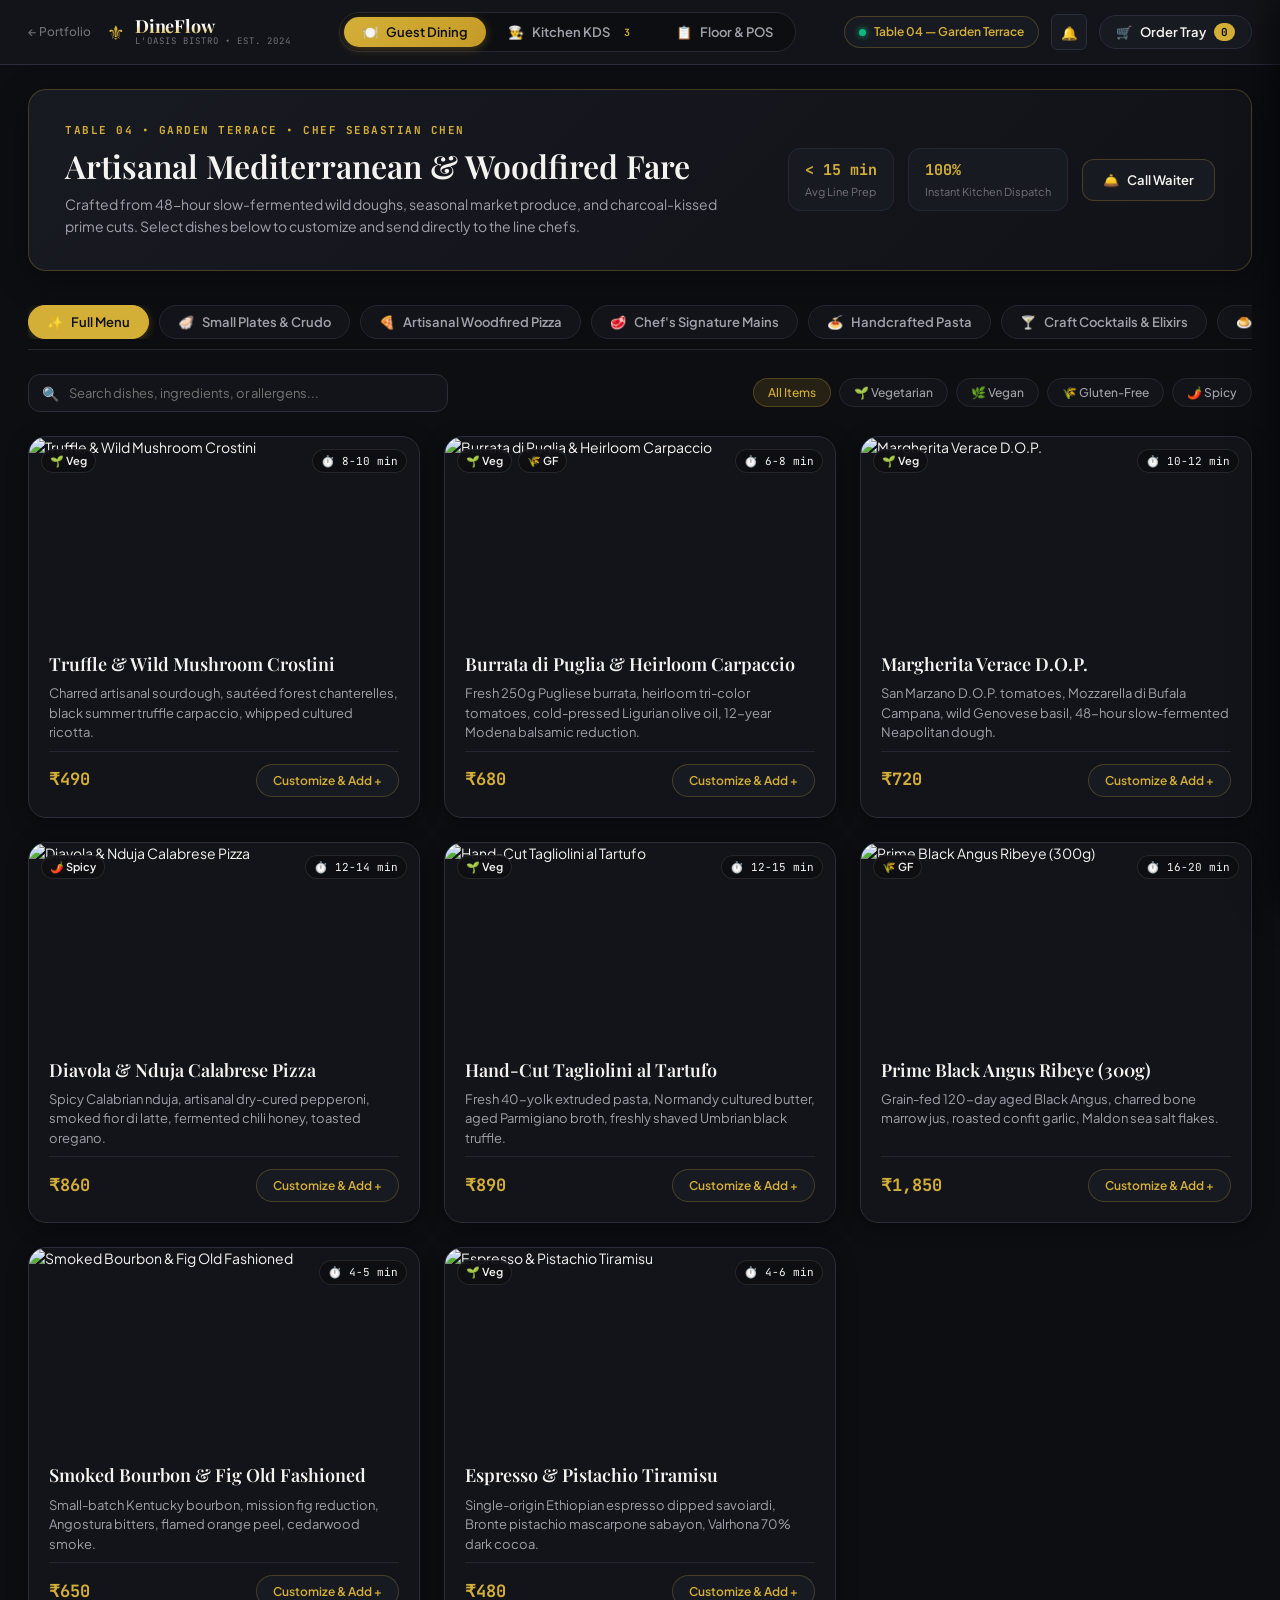
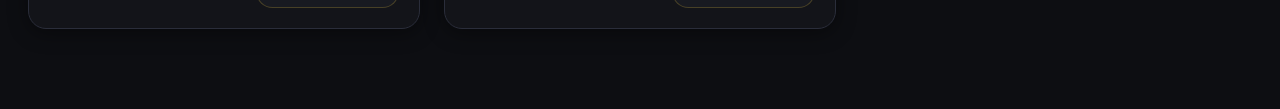
==== commit 95232385: "fix: resolve string quotation syntax in script.js and harden XSS security in dineflow" ====
--- a/dineflow/index.html
+++ b/dineflow/index.html
@@ -4,6 +4,9 @@
   <meta charset="UTF-8">
   <meta name="viewport" content="width=device-width, initial-scale=1.0">
   <title>DineFlow 2.0 — Enterprise Hospitality Operating System &amp; Real-Time KDS</title>
+    <meta name="referrer" content="strict-origin-when-cross-origin">
+  <meta http-equiv="X-Content-Type-Options" content="nosniff">
+  <meta http-equiv="X-Frame-Options" content="SAMEORIGIN">
   <meta name="description" content="Commercial restaurant guest dining, multi-station kitchen display system (KDS), table floorplan management, and 80mm thermal receipt generator.">
   
   <!-- Refined Typography: Playfair Display + Plus Jakarta Sans + JetBrains Mono -->
